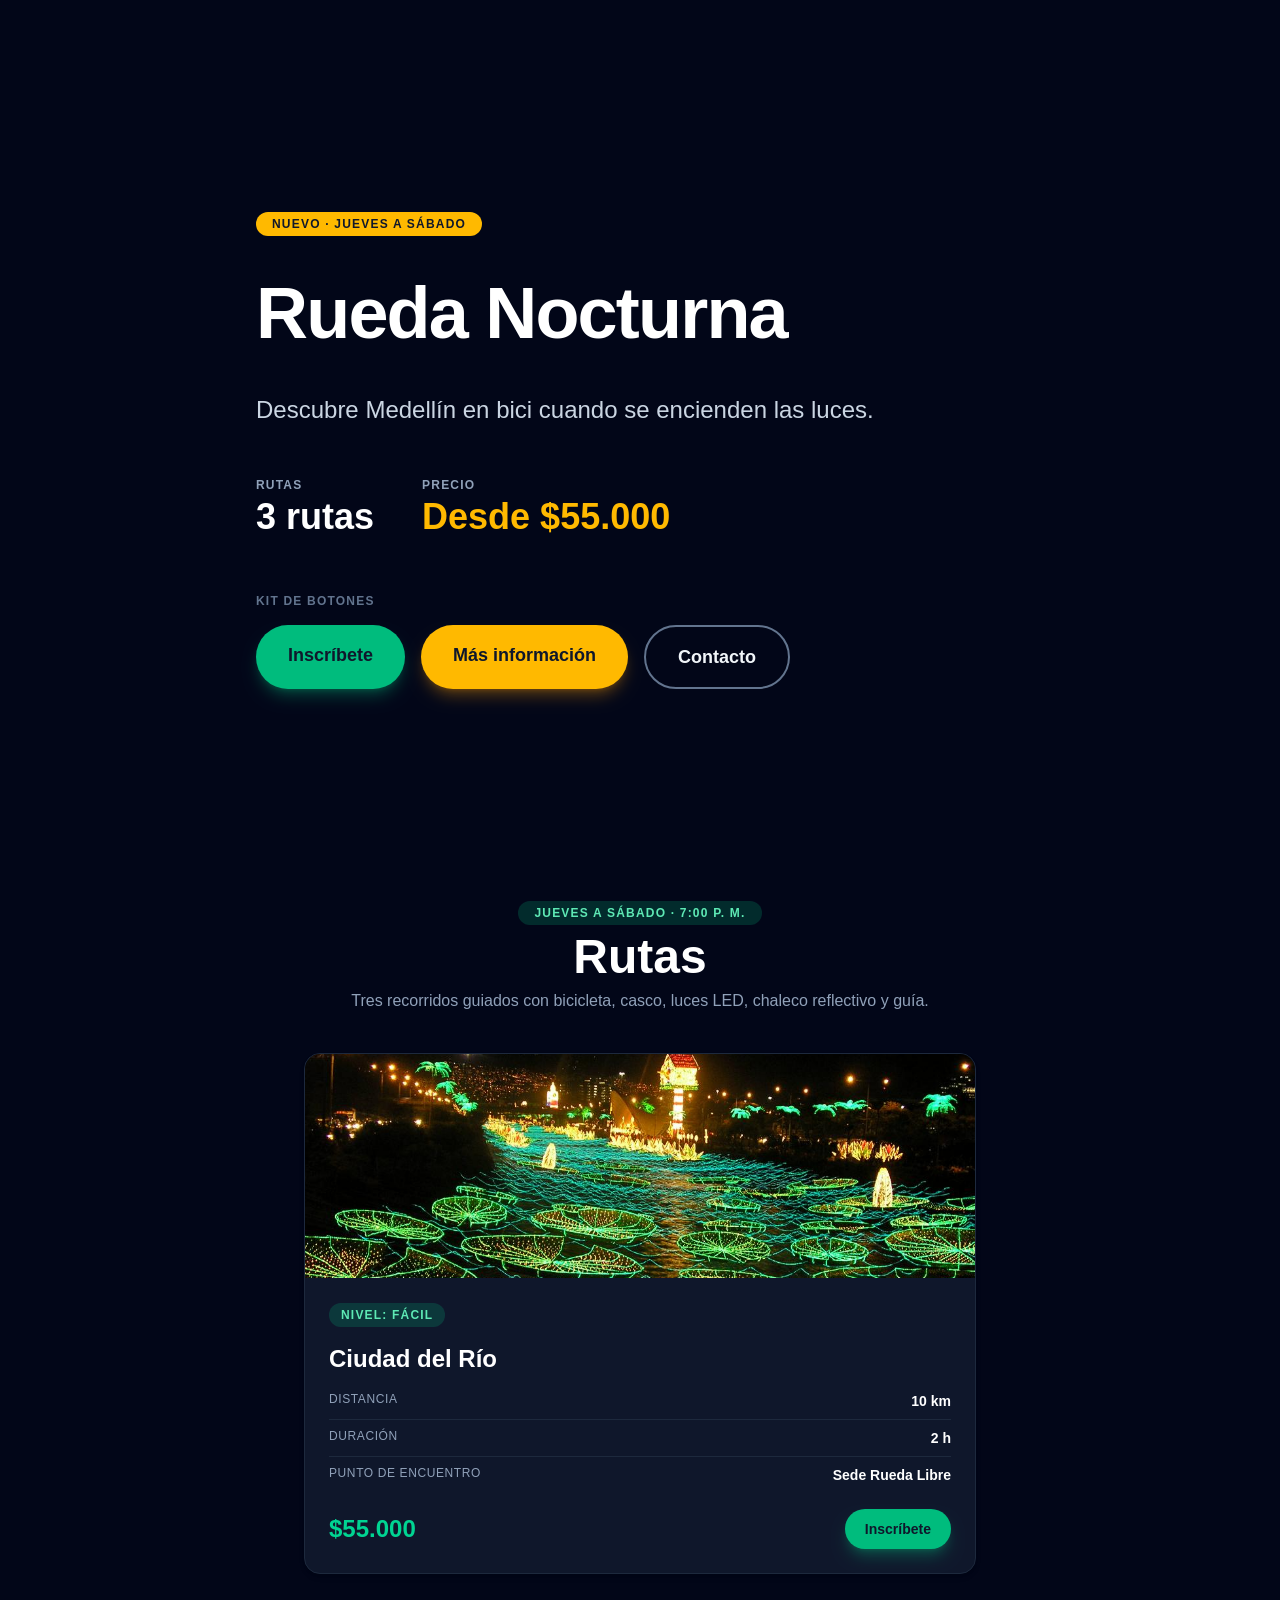
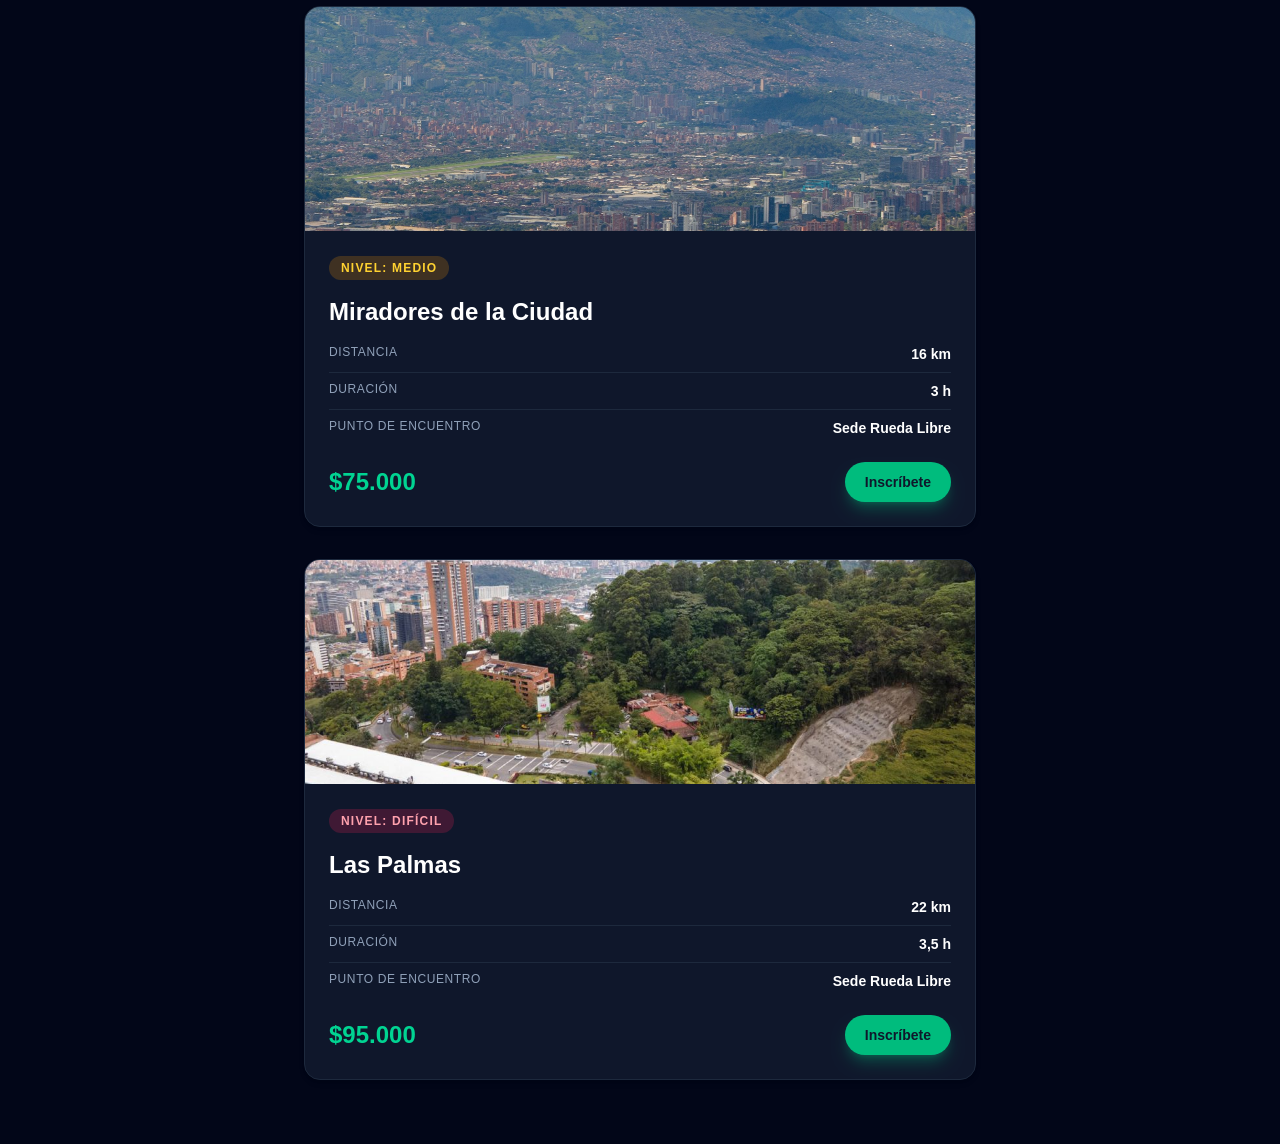
==== nocturna/index.html @ 1883d612 "feat: Agrega rutas en nocturna" ====
<!DOCTYPE html>
<html lang="es">
<head>
    <meta charset="UTF-8">
    <meta name="viewport" content="width=device-width, initial-scale=1.0">
    <meta name="description" content="Rueda Nocturna: descubre Medellín en bici cuando se encienden las luces. Nuevo, jueves a sábado.">
    <title>Rueda Nocturna | Rueda Libre</title>

    <!-- CSS generado por Tailwind CLI (NO el Play CDN) -->
    <link href="./src/output.css" rel="stylesheet">
</head>
<body class="bg-slate-950 text-slate-100 antialiased">

    <!-- ============ HERO (Reto 1 y 2) ============ -->
    <header class="min-h-screen flex items-center justify-center px-6 py-16">
        <section class="w-full max-w-3xl space-y-8">

            <span class="inline-block rounded-full bg-amber-400 text-slate-900 text-xs font-bold uppercase tracking-widest px-4 py-1">
                Nuevo · Jueves a sábado
            </span>

            <h1 class="text-5xl md:text-7xl font-extrabold leading-tight tracking-tight text-white">
                Rueda Nocturna
            </h1>

            <p class="text-lg md:text-2xl text-slate-300 leading-relaxed max-w-2xl">
                Descubre Medellín en bici cuando se encienden las luces.
            </p>

            <dl class="flex flex-wrap gap-8 md:gap-12 pt-4">
                <div class="space-y-1">
                    <dt class="text-xs uppercase tracking-widest text-slate-400 font-semibold">Rutas</dt>
                    <dd class="text-3xl md:text-4xl font-bold text-white">3 rutas</dd>
                </div>
                <div class="space-y-1">
                    <dt class="text-xs uppercase tracking-widest text-slate-400 font-semibold">Precio</dt>
                    <dd class="text-3xl md:text-4xl font-bold text-amber-400">Desde $55.000</dd>
                </div>
            </dl>

            <div class="pt-6 space-y-4">
                <p class="text-xs uppercase tracking-widest text-slate-500 font-semibold">Kit de botones</p>
                <div class="flex flex-wrap gap-4">
                    <a href="../paginas/reservas.html"
                       class="inline-block bg-emerald-500 hover:bg-emerald-400 focus:outline-none focus:ring-4 focus:ring-emerald-300/50 text-slate-900 text-lg font-bold px-8 py-4 rounded-full shadow-lg shadow-emerald-500/30 transition-colors duration-200">
                        Inscríbete
                    </a>
                    <a href="#info"
                       class="inline-block bg-amber-400 hover:bg-amber-300 focus:outline-none focus:ring-4 focus:ring-amber-300/50 text-slate-900 text-lg font-bold px-8 py-4 rounded-full shadow-lg shadow-amber-500/30 transition-colors duration-200">
                        Más información
                    </a>
                    <a href="#contacto"
                       class="inline-block border-2 border-slate-500 hover:border-white hover:bg-slate-800 focus:outline-none focus:ring-4 focus:ring-slate-400/50 text-slate-100 text-lg font-bold px-8 py-4 rounded-full transition-colors duration-200">
                        Contacto
                    </a>
                </div>
            </div>

        </section>
    </header>

    <!-- ============ SECCIÓN RUTAS (Reto 3) ============ -->
    <main id="rutas" class="px-6 pb-16 max-w-3xl mx-auto">

        <div class="text-center mb-10 space-y-2">
            <span class="inline-block rounded-full bg-emerald-500/20 text-emerald-300 text-xs font-bold uppercase tracking-widest px-4 py-1">
                Jueves a sábado · 7:00 p. m.
            </span>
            <h2 class="text-4xl md:text-5xl font-extrabold text-white">Rutas</h2>
            <p class="text-slate-400">Tres recorridos guiados con bicicleta, casco, luces LED, chaleco reflectivo y guía.</p>
        </div>

        <!-- Aquí van las 3 cards, una debajo de otra -->
        <div class="space-y-8">

            <!-- ===== CARD 1: Luces del Centro ===== -->
            <article class="group max-w-2xl mx-auto w-full bg-slate-900 border border-slate-800 rounded-2xl overflow-hidden shadow-md hover:shadow-2xl hover:border-emerald-500/50 transition-all duration-300">

                <img src="../img/ciudad_rio.jpg"
                     alt="Decoración navidad sobre el río Medellín"
                     class="w-full h-56 object-cover">

                <div class="p-6 space-y-4">

                    <span class="inline-block rounded-full bg-emerald-500/20 text-emerald-300 text-xs font-bold uppercase tracking-widest px-3 py-1">
                        Nivel: Fácil
                    </span>

                    <h3 class="text-2xl font-bold text-white">Ciudad del Río</h3>

                    <dl class="space-y-2 text-sm">
                        <div class="flex justify-between border-b border-slate-800 pb-2">
                            <dt class="text-slate-400 uppercase tracking-wider text-xs">Distancia</dt>
                            <dd class="text-white font-semibold">10 km</dd>
                        </div>
                        <div class="flex justify-between border-b border-slate-800 pb-2">
                            <dt class="text-slate-400 uppercase tracking-wider text-xs">Duración</dt>
                            <dd class="text-white font-semibold">2 h</dd>
                        </div>
                        <div class="flex justify-between">
                            <dt class="text-slate-400 uppercase tracking-wider text-xs">Punto de encuentro</dt>
                            <dd class="text-white font-semibold">Sede Rueda Libre</dd>
                        </div>
                    </dl>

                    <div class="flex items-center justify-between pt-2">
                        <p class="text-2xl font-extrabold text-emerald-400">$55.000</p>
                        <a href="../paginas/reservas.html"
                           class="inline-block bg-emerald-500 hover:bg-emerald-400 focus:outline-none focus:ring-4 focus:ring-emerald-300/50 text-slate-900 text-sm font-bold px-5 py-2.5 rounded-full shadow-lg shadow-emerald-500/30 transition-colors duration-200">
                            Inscríbete
                        </a>
                    </div>

                </div>
            </article>

            <!-- ===== CARD 2: Miradores de la Ciudad ===== -->
            <article class="group max-w-2xl mx-auto w-full bg-slate-900 border border-slate-800 rounded-2xl overflow-hidden shadow-md hover:shadow-2xl hover:border-amber-500/50 transition-all duration-300">

                <img src="../img/mirador.jpg"
                     alt="Un mirador de Medellín"
                     class="w-full h-56 object-cover">

                <div class="p-6 space-y-4">

                    <span class="inline-block rounded-full bg-amber-500/20 text-amber-300 text-xs font-bold uppercase tracking-widest px-3 py-1">
                        Nivel: Medio
                    </span>

                    <h3 class="text-2xl font-bold text-white">Miradores de la Ciudad</h3>

                    <dl class="space-y-2 text-sm">
                        <div class="flex justify-between border-b border-slate-800 pb-2">
                            <dt class="text-slate-400 uppercase tracking-wider text-xs">Distancia</dt>
                            <dd class="text-white font-semibold">16 km</dd>
                        </div>
                        <div class="flex justify-between border-b border-slate-800 pb-2">
                            <dt class="text-slate-400 uppercase tracking-wider text-xs">Duración</dt>
                            <dd class="text-white font-semibold">3 h</dd>
                        </div>
                        <div class="flex justify-between">
                            <dt class="text-slate-400 uppercase tracking-wider text-xs">Punto de encuentro</dt>
                            <dd class="text-white font-semibold">Sede Rueda Libre</dd>
                        </div>
                    </dl>

                    <div class="flex items-center justify-between pt-2">
                        <p class="text-2xl font-extrabold text-emerald-400">$75.000</p>
                        <a href="../paginas/reservas.html"
                           class="inline-block bg-emerald-500 hover:bg-emerald-400 focus:outline-none focus:ring-4 focus:ring-emerald-300/50 text-slate-900 text-sm font-bold px-5 py-2.5 rounded-full shadow-lg shadow-emerald-500/30 transition-colors duration-200">
                            Inscríbete
                        </a>
                    </div>

                </div>
            </article>

            <!-- ===== CARD 3: Luna en Las Palmas ===== -->
            <article class="group max-w-2xl mx-auto w-full bg-slate-900 border border-slate-800 rounded-2xl overflow-hidden shadow-md hover:shadow-2xl hover:border-rose-500/50 transition-all duration-300">

                <img src="../img/palmas.jpg"
                     alt="Las Palmas Medellín"
                     class="w-full h-56 object-cover">

                <div class="p-6 space-y-4">

                    <span class="inline-block rounded-full bg-rose-500/20 text-rose-300 text-xs font-bold uppercase tracking-widest px-3 py-1">
                        Nivel: Difícil
                    </span>

                    <h3 class="text-2xl font-bold text-white">Las Palmas</h3>

                    <dl class="space-y-2 text-sm">
                        <div class="flex justify-between border-b border-slate-800 pb-2">
                            <dt class="text-slate-400 uppercase tracking-wider text-xs">Distancia</dt>
                            <dd class="text-white font-semibold">22 km</dd>
                        </div>
                        <div class="flex justify-between border-b border-slate-800 pb-2">
                            <dt class="text-slate-400 uppercase tracking-wider text-xs">Duración</dt>
                            <dd class="text-white font-semibold">3,5 h</dd>
                        </div>
                        <div class="flex justify-between">
                            <dt class="text-slate-400 uppercase tracking-wider text-xs">Punto de encuentro</dt>
                            <dd class="text-white font-semibold">Sede Rueda Libre</dd>
                        </div>
                    </dl>

                    <div class="flex items-center justify-between pt-2">
                        <p class="text-2xl font-extrabold text-emerald-400">$95.000</p>
                        <a href="../paginas/reservas.html"
                           class="inline-block bg-emerald-500 hover:bg-emerald-400 focus:outline-none focus:ring-4 focus:ring-emerald-300/50 text-slate-900 text-sm font-bold px-5 py-2.5 rounded-full shadow-lg shadow-emerald-500/30 transition-colors duration-200">
                            Inscríbete
                        </a>
                    </div>

                </div>
            </article>

        </div>

    </main>

</body>
</html>
---- nocturna/src/output.css ----
/*! tailwindcss v4.3.5 | MIT License | https://tailwindcss.com */
@layer properties;
@layer theme, base, components, utilities;
@layer theme {
  :root, :host {
    --font-sans: -apple-system, BlinkMacSystemFont, "Segoe UI", Roboto, "Helvetica Neue",
      "Noto Sans", Arial, sans-serif, "Apple Color Emoji", "Segoe UI Emoji",
      "Segoe UI Symbol", "Noto Color Emoji";
    --font-mono: ui-monospace, SFMono-Regular, Menlo, Monaco, Consolas, "Liberation Mono",
      "Courier New", monospace;
    --color-amber-300: oklch(87.9% 0.169 91.605);
    --color-amber-400: oklch(82.8% 0.189 84.429);
    --color-amber-500: oklch(76.9% 0.188 70.08);
    --color-emerald-300: oklch(84.5% 0.143 164.978);
    --color-emerald-400: oklch(76.5% 0.177 163.223);
    --color-emerald-500: oklch(69.6% 0.17 162.48);
    --color-rose-300: oklch(81% 0.117 11.638);
    --color-rose-500: oklch(64.5% 0.246 16.439);
    --color-slate-100: oklch(96.8% 0.007 247.896);
    --color-slate-300: oklch(86.9% 0.022 252.894);
    --color-slate-400: oklch(70.4% 0.04 256.788);
    --color-slate-500: oklch(55.4% 0.046 257.417);
    --color-slate-800: oklch(27.9% 0.041 260.031);
    --color-slate-900: oklch(20.8% 0.042 265.755);
    --color-slate-950: oklch(12.9% 0.042 264.695);
    --color-white: #fff;
    --spacing: 0.25rem;
    --container-2xl: 42rem;
    --container-3xl: 48rem;
    --text-xs: 0.75rem;
    --text-xs--line-height: calc(1 / 0.75);
    --text-sm: 0.875rem;
    --text-sm--line-height: calc(1.25 / 0.875);
    --text-lg: 1.125rem;
    --text-lg--line-height: calc(1.75 / 1.125);
    --text-2xl: 1.5rem;
    --text-2xl--line-height: calc(2 / 1.5);
    --text-3xl: 1.875rem;
    --text-3xl--line-height: calc(2.25 / 1.875);
    --text-4xl: 2.25rem;
    --text-4xl--line-height: calc(2.5 / 2.25);
    --text-5xl: 3rem;
    --text-5xl--line-height: 1;
    --text-7xl: 4.5rem;
    --text-7xl--line-height: 1;
    --font-weight-semibold: 600;
    --font-weight-bold: 700;
    --font-weight-extrabold: 800;
    --tracking-tight: -0.025em;
    --tracking-wider: 0.05em;
    --tracking-widest: 0.1em;
    --leading-tight: 1.25;
    --leading-relaxed: 1.625;
    --radius-2xl: 1rem;
    --default-transition-duration: 150ms;
    --default-transition-timing-function: cubic-bezier(0.4, 0, 0.2, 1);
    --default-font-family: var(--font-sans);
    --default-mono-font-family: var(--font-mono);
  }
}
@layer base {
  *, ::after, ::before, ::backdrop, ::file-selector-button {
    box-sizing: border-box;
    margin: 0;
    padding: 0;
    border: 0 solid;
  }
  html, :host {
    line-height: 1.5;
    -webkit-text-size-adjust: 100%;
    tab-size: 4;
    font-family: var(--default-font-family, -apple-system, BlinkMacSystemFont, "Segoe UI", Roboto, "Helvetica Neue", "Noto Sans", Arial, sans-serif, "Apple Color Emoji", "Segoe UI Emoji", "Segoe UI Symbol", "Noto Color Emoji");
    font-feature-settings: var(--default-font-feature-settings, normal);
    font-variation-settings: var(--default-font-variation-settings, normal);
    -webkit-tap-highlight-color: transparent;
  }
  hr {
    height: 0;
    color: inherit;
    border-top-width: 1px;
  }
  abbr:where([title]) {
    -webkit-text-decoration: underline dotted;
    text-decoration: underline dotted;
  }
  h1, h2, h3, h4, h5, h6 {
    font-size: inherit;
    font-weight: inherit;
  }
  a {
    color: inherit;
    -webkit-text-decoration: inherit;
    text-decoration: inherit;
  }
  b, strong {
    font-weight: bolder;
  }
  code, kbd, samp, pre {
    font-family: var(--default-mono-font-family, ui-monospace, SFMono-Regular, Menlo, Monaco, Consolas, "Liberation Mono", "Courier New", monospace);
    font-feature-settings: var(--default-mono-font-feature-settings, normal);
    font-variation-settings: var(--default-mono-font-variation-settings, normal);
    font-size: 1em;
  }
  small {
    font-size: 80%;
  }
  sub, sup {
    font-size: 75%;
    line-height: 0;
    position: relative;
    vertical-align: baseline;
  }
  sub {
    bottom: -0.25em;
  }
  sup {
    top: -0.5em;
  }
  table {
    text-indent: 0;
    border-color: inherit;
    border-collapse: collapse;
  }
  :-moz-focusring:where(:not(iframe)) {
    outline: auto;
  }
  progress {
    vertical-align: baseline;
  }
  summary {
    display: list-item;
  }
  ol, ul, menu {
    list-style: none;
  }
  img, svg, video, canvas, audio, iframe, embed, object {
    display: block;
    vertical-align: middle;
  }
  img, video {
    max-width: 100%;
    height: auto;
  }
  button, input, select, optgroup, textarea, ::file-selector-button {
    font: inherit;
    font-feature-settings: inherit;
    font-variation-settings: inherit;
    letter-spacing: inherit;
    color: inherit;
    border-radius: 0;
    background-color: transparent;
    opacity: 1;
  }
  :where(select:is([multiple], [size])) optgroup {
    font-weight: bolder;
  }
  :where(select:is([multiple], [size])) optgroup option {
    padding-inline-start: 20px;
  }
  ::file-selector-button {
    margin-inline-end: 4px;
  }
  ::placeholder {
    opacity: 1;
  }
  @supports (not (-webkit-appearance: -apple-pay-button))  or (contain-intrinsic-size: 1px) {
    ::placeholder {
      color: currentcolor;
      @supports (color: color-mix(in lab, red, red)) {
        color: color-mix(in oklab, currentcolor 50%, transparent);
      }
    }
  }
  textarea {
    resize: vertical;
  }
  ::-webkit-search-decoration {
    -webkit-appearance: none;
  }
  ::-webkit-date-and-time-value {
    min-height: 1lh;
    text-align: inherit;
  }
  ::-webkit-datetime-edit {
    display: inline-flex;
  }
  ::-webkit-datetime-edit-fields-wrapper {
    padding: 0;
  }
  ::-webkit-datetime-edit, ::-webkit-datetime-edit-year-field, ::-webkit-datetime-edit-month-field, ::-webkit-datetime-edit-day-field, ::-webkit-datetime-edit-hour-field, ::-webkit-datetime-edit-minute-field, ::-webkit-datetime-edit-second-field, ::-webkit-datetime-edit-millisecond-field, ::-webkit-datetime-edit-meridiem-field {
    padding-block: 0;
  }
  ::-webkit-calendar-picker-indicator {
    line-height: 1;
  }
  :-moz-ui-invalid {
    box-shadow: none;
  }
  button, input:where([type="button"], [type="reset"], [type="submit"]), ::file-selector-button {
    appearance: button;
  }
  ::-webkit-inner-spin-button, ::-webkit-outer-spin-button {
    height: auto;
  }
  [hidden]:where(:not([hidden="until-found"])) {
    display: none !important;
  }
}
@layer utilities {
  .mx-auto {
    margin-inline: auto;
  }
  .mb-10 {
    margin-bottom: calc(var(--spacing) * 10);
  }
  .flex {
    display: flex;
  }
  .inline-block {
    display: inline-block;
  }
  .h-56 {
    height: calc(var(--spacing) * 56);
  }
  .min-h-screen {
    min-height: 100vh;
  }
  .w-full {
    width: 100%;
  }
  .max-w-2xl {
    max-width: var(--container-2xl);
  }
  .max-w-3xl {
    max-width: var(--container-3xl);
  }
  .flex-wrap {
    flex-wrap: wrap;
  }
  .items-center {
    align-items: center;
  }
  .justify-between {
    justify-content: space-between;
  }
  .justify-center {
    justify-content: center;
  }
  .gap-4 {
    gap: calc(var(--spacing) * 4);
  }
  .gap-8 {
    gap: calc(var(--spacing) * 8);
  }
  :where(.space-y-1 > :not(:last-child)) {
    --tw-space-y-reverse: 0;
    margin-block-start: calc(var(--spacing) * var(--tw-space-y-reverse));
    margin-block-end: calc(var(--spacing) * calc(1 - var(--tw-space-y-reverse)));
  }
  :where(.space-y-2 > :not(:last-child)) {
    --tw-space-y-reverse: 0;
    margin-block-start: calc(calc(var(--spacing) * 2) * var(--tw-space-y-reverse));
    margin-block-end: calc(calc(var(--spacing) * 2) * calc(1 - var(--tw-space-y-reverse)));
  }
  :where(.space-y-4 > :not(:last-child)) {
    --tw-space-y-reverse: 0;
    margin-block-start: calc(calc(var(--spacing) * 4) * var(--tw-space-y-reverse));
    margin-block-end: calc(calc(var(--spacing) * 4) * calc(1 - var(--tw-space-y-reverse)));
  }
  :where(.space-y-8 > :not(:last-child)) {
    --tw-space-y-reverse: 0;
    margin-block-start: calc(calc(var(--spacing) * 8) * var(--tw-space-y-reverse));
    margin-block-end: calc(calc(var(--spacing) * 8) * calc(1 - var(--tw-space-y-reverse)));
  }
  .overflow-hidden {
    overflow: hidden;
  }
  .rounded-2xl {
    border-radius: var(--radius-2xl);
  }
  .rounded-full {
    border-radius: calc(infinity * 1px);
  }
  .border {
    border-style: var(--tw-border-style);
    border-width: 1px;
  }
  .border-2 {
    border-style: var(--tw-border-style);
    border-width: 2px;
  }
  .border-b {
    border-bottom-style: var(--tw-border-style);
    border-bottom-width: 1px;
  }
  .border-slate-500 {
    border-color: var(--color-slate-500);
  }
  .border-slate-800 {
    border-color: var(--color-slate-800);
  }
  .bg-amber-400 {
    background-color: var(--color-amber-400);
  }
  .bg-amber-500\/20 {
    background-color: color-mix(in srgb, oklch(76.9% 0.188 70.08) 20%, transparent);
    @supports (color: color-mix(in lab, red, red)) {
      background-color: color-mix(in oklab, var(--color-amber-500) 20%, transparent);
    }
  }
  .bg-emerald-500 {
    background-color: var(--color-emerald-500);
  }
  .bg-emerald-500\/20 {
    background-color: color-mix(in srgb, oklch(69.6% 0.17 162.48) 20%, transparent);
    @supports (color: color-mix(in lab, red, red)) {
      background-color: color-mix(in oklab, var(--color-emerald-500) 20%, transparent);
    }
  }
  .bg-rose-500\/20 {
    background-color: color-mix(in srgb, oklch(64.5% 0.246 16.439) 20%, transparent);
    @supports (color: color-mix(in lab, red, red)) {
      background-color: color-mix(in oklab, var(--color-rose-500) 20%, transparent);
    }
  }
  .bg-slate-900 {
    background-color: var(--color-slate-900);
  }
  .bg-slate-950 {
    background-color: var(--color-slate-950);
  }
  .object-cover {
    object-fit: cover;
  }
  .p-6 {
    padding: calc(var(--spacing) * 6);
  }
  .px-3 {
    padding-inline: calc(var(--spacing) * 3);
  }
  .px-4 {
    padding-inline: calc(var(--spacing) * 4);
  }
  .px-5 {
    padding-inline: calc(var(--spacing) * 5);
  }
  .px-6 {
    padding-inline: calc(var(--spacing) * 6);
  }
  .px-8 {
    padding-inline: calc(var(--spacing) * 8);
  }
  .py-1 {
    padding-block: var(--spacing);
  }
  .py-2\.5 {
    padding-block: calc(var(--spacing) * 2.5);
  }
  .py-4 {
    padding-block: calc(var(--spacing) * 4);
  }
  .py-16 {
    padding-block: calc(var(--spacing) * 16);
  }
  .pt-2 {
    padding-top: calc(var(--spacing) * 2);
  }
  .pt-4 {
    padding-top: calc(var(--spacing) * 4);
  }
  .pt-6 {
    padding-top: calc(var(--spacing) * 6);
  }
  .pb-2 {
    padding-bottom: calc(var(--spacing) * 2);
  }
  .pb-16 {
    padding-bottom: calc(var(--spacing) * 16);
  }
  .text-center {
    text-align: center;
  }
  .text-2xl {
    font-size: var(--text-2xl);
    line-height: var(--tw-leading, var(--text-2xl--line-height));
  }
  .text-3xl {
    font-size: var(--text-3xl);
    line-height: var(--tw-leading, var(--text-3xl--line-height));
  }
  .text-4xl {
    font-size: var(--text-4xl);
    line-height: var(--tw-leading, var(--text-4xl--line-height));
  }
  .text-5xl {
    font-size: var(--text-5xl);
    line-height: var(--tw-leading, var(--text-5xl--line-height));
  }
  .text-lg {
    font-size: var(--text-lg);
    line-height: var(--tw-leading, var(--text-lg--line-height));
  }
  .text-sm {
    font-size: var(--text-sm);
    line-height: var(--tw-leading, var(--text-sm--line-height));
  }
  .text-xs {
    font-size: var(--text-xs);
    line-height: var(--tw-leading, var(--text-xs--line-height));
  }
  .leading-relaxed {
    --tw-leading: var(--leading-relaxed);
    line-height: var(--leading-relaxed);
  }
  .leading-tight {
    --tw-leading: var(--leading-tight);
    line-height: var(--leading-tight);
  }
  .font-bold {
    --tw-font-weight: var(--font-weight-bold);
    font-weight: var(--font-weight-bold);
  }
  .font-extrabold {
    --tw-font-weight: var(--font-weight-extrabold);
    font-weight: var(--font-weight-extrabold);
  }
  .font-semibold {
    --tw-font-weight: var(--font-weight-semibold);
    font-weight: var(--font-weight-semibold);
  }
  .tracking-tight {
    --tw-tracking: var(--tracking-tight);
    letter-spacing: var(--tracking-tight);
  }
  .tracking-wider {
    --tw-tracking: var(--tracking-wider);
    letter-spacing: var(--tracking-wider);
  }
  .tracking-widest {
    --tw-tracking: var(--tracking-widest);
    letter-spacing: var(--tracking-widest);
  }
  .text-amber-300 {
    color: var(--color-amber-300);
  }
  .text-amber-400 {
    color: var(--color-amber-400);
  }
  .text-emerald-300 {
    color: var(--color-emerald-300);
  }
  .text-emerald-400 {
    color: var(--color-emerald-400);
  }
  .text-rose-300 {
    color: var(--color-rose-300);
  }
  .text-slate-100 {
    color: var(--color-slate-100);
  }
  .text-slate-300 {
    color: var(--color-slate-300);
  }
  .text-slate-400 {
    color: var(--color-slate-400);
  }
  .text-slate-500 {
    color: var(--color-slate-500);
  }
  .text-slate-900 {
    color: var(--color-slate-900);
  }
  .text-white {
    color: var(--color-white);
  }
  .uppercase {
    text-transform: uppercase;
  }
  .antialiased {
    -webkit-font-smoothing: antialiased;
    -moz-osx-font-smoothing: grayscale;
  }
  .shadow-lg {
    --tw-shadow: 0 10px 15px -3px var(--tw-shadow-color, rgb(0 0 0 / 0.1)), 0 4px 6px -4px var(--tw-shadow-color, rgb(0 0 0 / 0.1));
    box-shadow: var(--tw-inset-shadow), var(--tw-inset-ring-shadow), var(--tw-ring-offset-shadow), var(--tw-ring-shadow), var(--tw-shadow);
  }
  .shadow-md {
    --tw-shadow: 0 4px 6px -1px var(--tw-shadow-color, rgb(0 0 0 / 0.1)), 0 2px 4px -2px var(--tw-shadow-color, rgb(0 0 0 / 0.1));
    box-shadow: var(--tw-inset-shadow), var(--tw-inset-ring-shadow), var(--tw-ring-offset-shadow), var(--tw-ring-shadow), var(--tw-shadow);
  }
  .shadow-amber-500\/30 {
    --tw-shadow-color: color-mix(in srgb, oklch(76.9% 0.188 70.08) 30%, transparent);
    @supports (color: color-mix(in lab, red, red)) {
      --tw-shadow-color: color-mix(in oklab, color-mix(in oklab, var(--color-amber-500) 30%, transparent) var(--tw-shadow-alpha), transparent);
    }
  }
  .shadow-emerald-500\/30 {
    --tw-shadow-color: color-mix(in srgb, oklch(69.6% 0.17 162.48) 30%, transparent);
    @supports (color: color-mix(in lab, red, red)) {
      --tw-shadow-color: color-mix(in oklab, color-mix(in oklab, var(--color-emerald-500) 30%, transparent) var(--tw-shadow-alpha), transparent);
    }
  }
  .transition-all {
    transition-property: all;
    transition-timing-function: var(--tw-ease, var(--default-transition-timing-function));
    transition-duration: var(--tw-duration, var(--default-transition-duration));
  }
  .transition-colors {
    transition-property: color, background-color, border-color, outline-color, text-decoration-color, fill, stroke, --tw-gradient-from, --tw-gradient-via, --tw-gradient-to;
    transition-timing-function: var(--tw-ease, var(--default-transition-timing-function));
    transition-duration: var(--tw-duration, var(--default-transition-duration));
  }
  .duration-200 {
    --tw-duration: 200ms;
    transition-duration: 200ms;
  }
  .duration-300 {
    --tw-duration: 300ms;
    transition-duration: 300ms;
  }
  @media (hover: hover) {
    .hover\:border-amber-500\/50:hover {
      border-color: color-mix(in srgb, oklch(76.9% 0.188 70.08) 50%, transparent);
    }
    @supports (color: color-mix(in lab, red, red)) {
      .hover\:border-amber-500\/50:hover {
        border-color: color-mix(in oklab, var(--color-amber-500) 50%, transparent);
      }
    }
    .hover\:border-emerald-500\/50:hover {
      border-color: color-mix(in srgb, oklch(69.6% 0.17 162.48) 50%, transparent);
    }
    @supports (color: color-mix(in lab, red, red)) {
      .hover\:border-emerald-500\/50:hover {
        border-color: color-mix(in oklab, var(--color-emerald-500) 50%, transparent);
      }
    }
    .hover\:border-rose-500\/50:hover {
      border-color: color-mix(in srgb, oklch(64.5% 0.246 16.439) 50%, transparent);
    }
    @supports (color: color-mix(in lab, red, red)) {
      .hover\:border-rose-500\/50:hover {
        border-color: color-mix(in oklab, var(--color-rose-500) 50%, transparent);
      }
    }
    .hover\:border-white:hover {
      border-color: var(--color-white);
    }
    .hover\:bg-amber-300:hover {
      background-color: var(--color-amber-300);
    }
    .hover\:bg-emerald-400:hover {
      background-color: var(--color-emerald-400);
    }
    .hover\:bg-slate-800:hover {
      background-color: var(--color-slate-800);
    }
    .hover\:shadow-2xl:hover {
      --tw-shadow: 0 25px 50px -12px var(--tw-shadow-color, rgb(0 0 0 / 0.25));
      box-shadow: var(--tw-inset-shadow), var(--tw-inset-ring-shadow), var(--tw-ring-offset-shadow), var(--tw-ring-shadow), var(--tw-shadow);
    }
  }
  .focus\:ring-4:focus {
    --tw-ring-shadow: var(--tw-ring-inset, ) 0 0 0 calc(4px + var(--tw-ring-offset-width)) var(--tw-ring-color, currentcolor);
    box-shadow: var(--tw-inset-shadow), var(--tw-inset-ring-shadow), var(--tw-ring-offset-shadow), var(--tw-ring-shadow), var(--tw-shadow);
  }
  .focus\:ring-amber-300\/50:focus {
    --tw-ring-color: color-mix(in srgb, oklch(87.9% 0.169 91.605) 50%, transparent);
    @supports (color: color-mix(in lab, red, red)) {
      --tw-ring-color: color-mix(in oklab, var(--color-amber-300) 50%, transparent);
    }
  }
  .focus\:ring-emerald-300\/50:focus {
    --tw-ring-color: color-mix(in srgb, oklch(84.5% 0.143 164.978) 50%, transparent);
    @supports (color: color-mix(in lab, red, red)) {
      --tw-ring-color: color-mix(in oklab, var(--color-emerald-300) 50%, transparent);
    }
  }
  .focus\:ring-slate-400\/50:focus {
    --tw-ring-color: color-mix(in srgb, oklch(70.4% 0.04 256.788) 50%, transparent);
    @supports (color: color-mix(in lab, red, red)) {
      --tw-ring-color: color-mix(in oklab, var(--color-slate-400) 50%, transparent);
    }
  }
  .focus\:outline-none:focus {
    --tw-outline-style: none;
    outline-style: none;
  }
  @media (width >= 48rem) {
    .md\:gap-12 {
      gap: calc(var(--spacing) * 12);
    }
    .md\:text-2xl {
      font-size: var(--text-2xl);
      line-height: var(--tw-leading, var(--text-2xl--line-height));
    }
    .md\:text-4xl {
      font-size: var(--text-4xl);
      line-height: var(--tw-leading, var(--text-4xl--line-height));
    }
    .md\:text-5xl {
      font-size: var(--text-5xl);
      line-height: var(--tw-leading, var(--text-5xl--line-height));
    }
    .md\:text-7xl {
      font-size: var(--text-7xl);
      line-height: var(--tw-leading, var(--text-7xl--line-height));
    }
  }
}
@property --tw-space-y-reverse {
  syntax: "*";
  inherits: false;
  initial-value: 0;
}
@property --tw-border-style {
  syntax: "*";
  inherits: false;
  initial-value: solid;
}
@property --tw-leading {
  syntax: "*";
  inherits: false;
}
@property --tw-font-weight {
  syntax: "*";
  inherits: false;
}
@property --tw-tracking {
  syntax: "*";
  inherits: false;
}
@property --tw-shadow {
  syntax: "*";
  inherits: false;
  initial-value: 0 0 #0000;
}
@property --tw-shadow-color {
  syntax: "*";
  inherits: false;
}
@property --tw-shadow-alpha {
  syntax: "<percentage>";
  inherits: false;
  initial-value: 100%;
}
@property --tw-inset-shadow {
  syntax: "*";
  inherits: false;
  initial-value: 0 0 #0000;
}
@property --tw-inset-shadow-color {
  syntax: "*";
  inherits: false;
}
@property --tw-inset-shadow-alpha {
  syntax: "<percentage>";
  inherits: false;
  initial-value: 100%;
}
@property --tw-ring-color {
  syntax: "*";
  inherits: false;
}
@property --tw-ring-shadow {
  syntax: "*";
  inherits: false;
  initial-value: 0 0 #0000;
}
@property --tw-inset-ring-color {
  syntax: "*";
  inherits: false;
}
@property --tw-inset-ring-shadow {
  syntax: "*";
  inherits: false;
  initial-value: 0 0 #0000;
}
@property --tw-ring-inset {
  syntax: "*";
  inherits: false;
}
@property --tw-ring-offset-width {
  syntax: "<length>";
  inherits: false;
  initial-value: 0px;
}
@property --tw-ring-offset-color {
  syntax: "*";
  inherits: false;
  initial-value: #fff;
}
@property --tw-ring-offset-shadow {
  syntax: "*";
  inherits: false;
  initial-value: 0 0 #0000;
}
@property --tw-duration {
  syntax: "*";
  inherits: false;
}
@layer properties {
  @supports ((-webkit-hyphens: none) and (not (margin-trim: block))) or ((-moz-orient: inline) and (not (color:rgb(from red r g b)))) {
    *, ::before, ::after, ::backdrop {
      --tw-space-y-reverse: 0;
      --tw-border-style: solid;
      --tw-leading: initial;
      --tw-font-weight: initial;
      --tw-tracking: initial;
      --tw-shadow: 0 0 #0000;
      --tw-shadow-color: initial;
      --tw-shadow-alpha: 100%;
      --tw-inset-shadow: 0 0 #0000;
      --tw-inset-shadow-color: initial;
      --tw-inset-shadow-alpha: 100%;
      --tw-ring-color: initial;
      --tw-ring-shadow: 0 0 #0000;
      --tw-inset-ring-color: initial;
      --tw-inset-ring-shadow: 0 0 #0000;
      --tw-ring-inset: initial;
      --tw-ring-offset-width: 0px;
      --tw-ring-offset-color: #fff;
      --tw-ring-offset-shadow: 0 0 #0000;
      --tw-duration: initial;
    }
  }
}
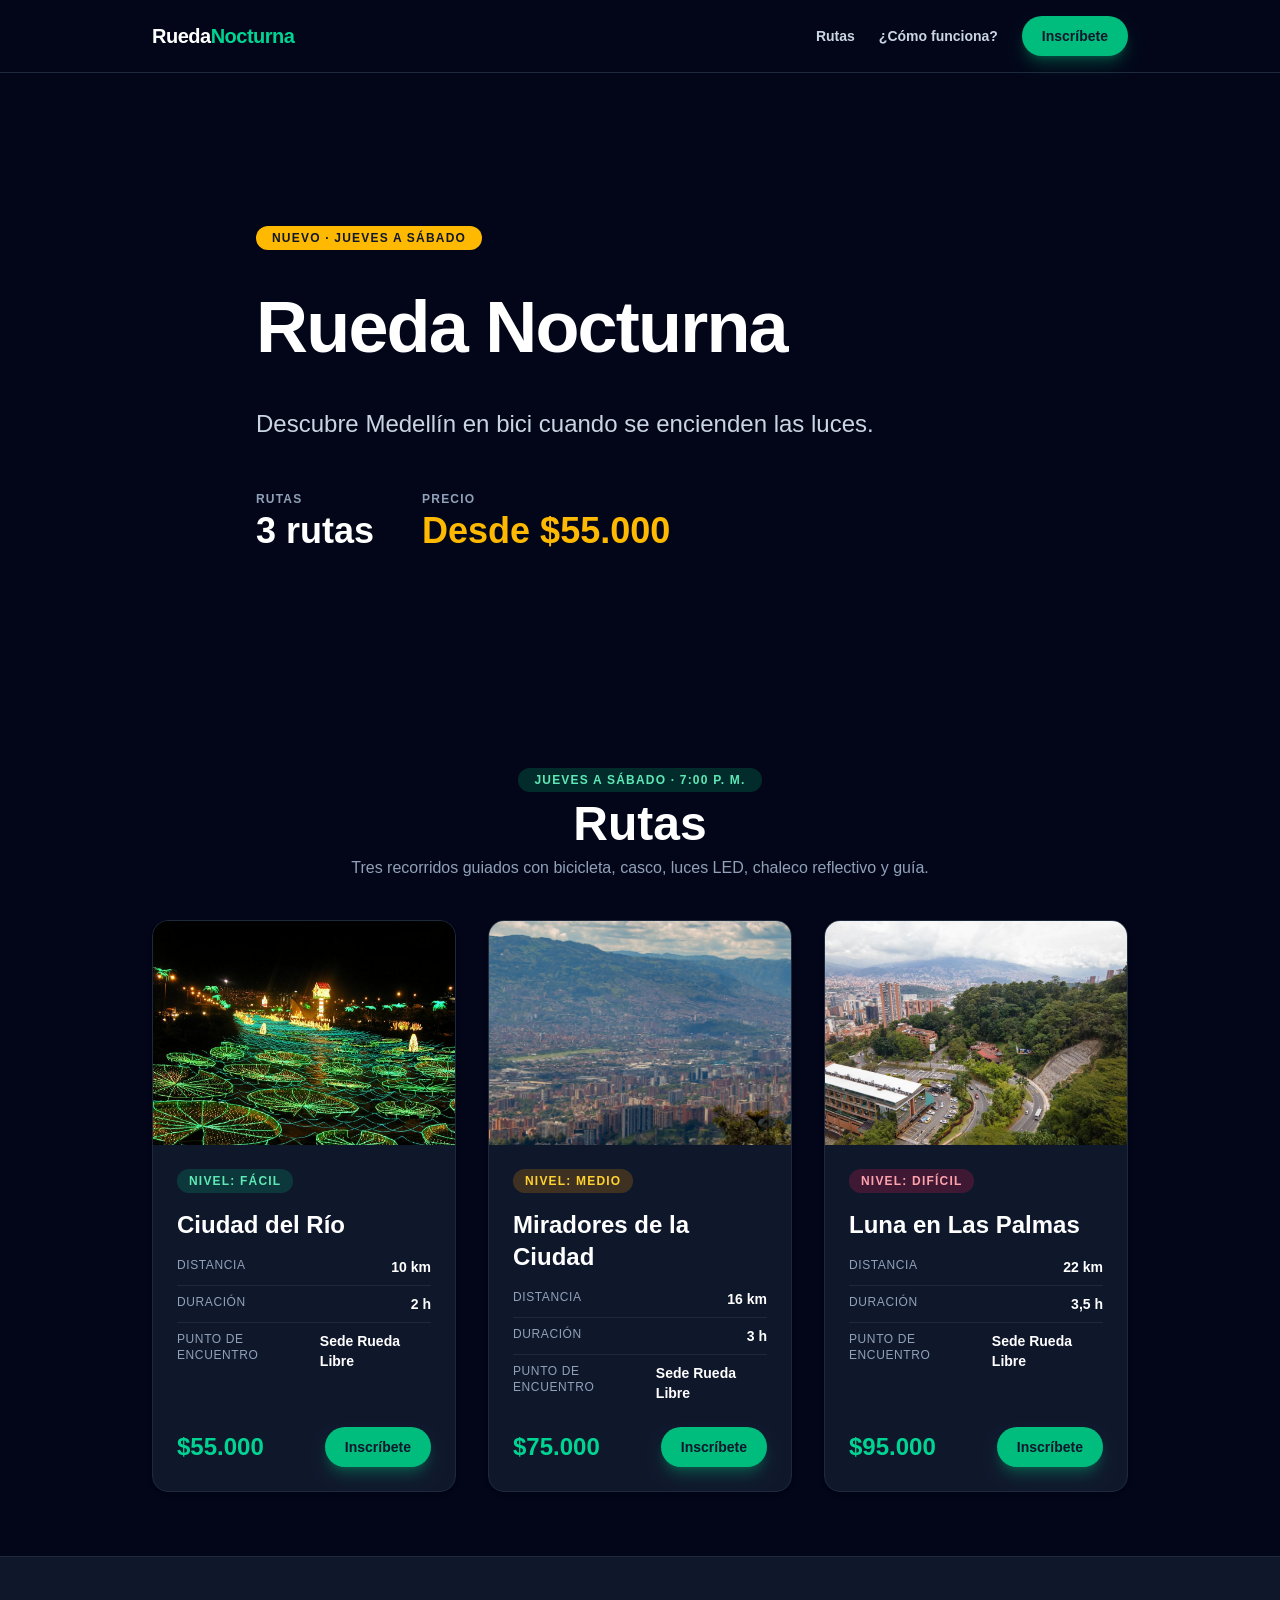
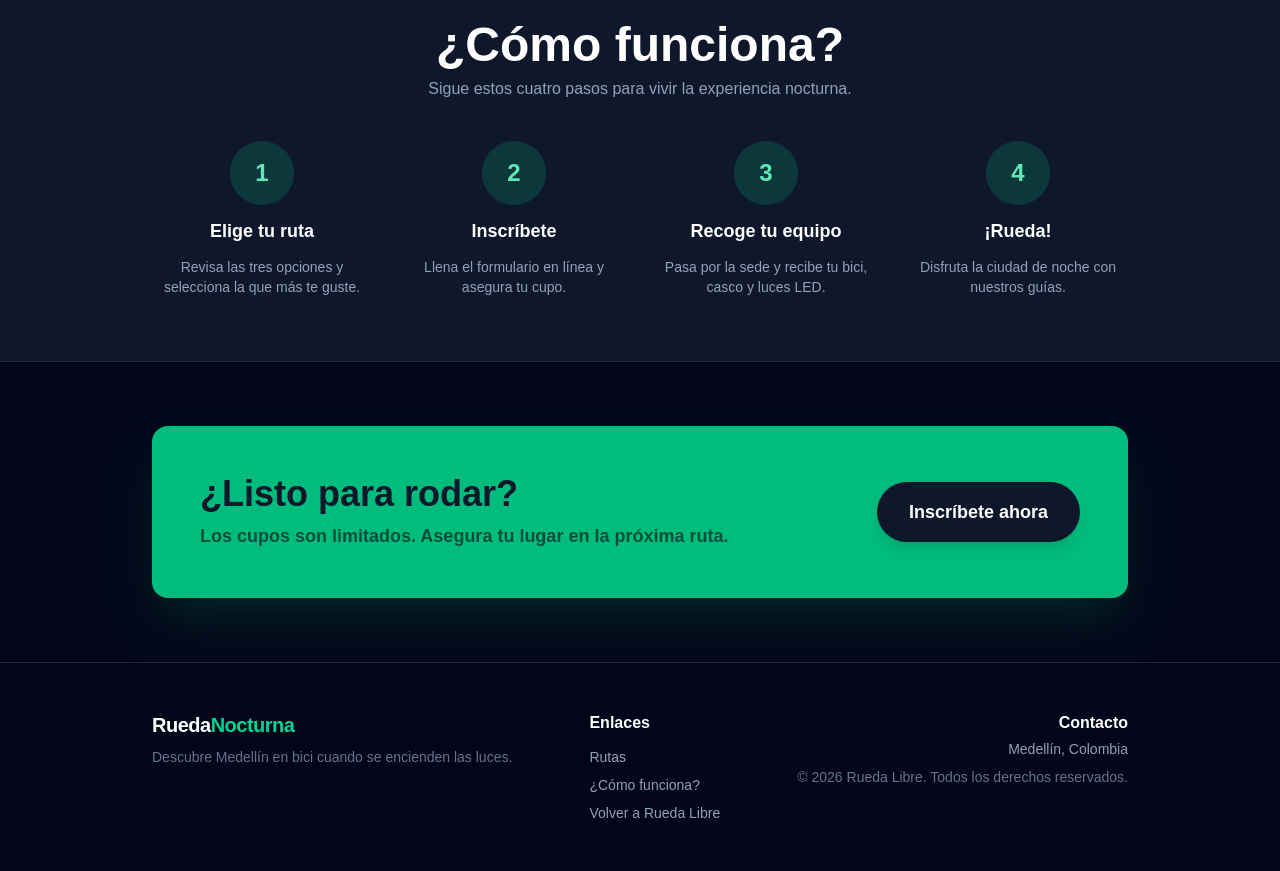
==== commit 41b78b44: "feat: Layout completo de la landing" ====
--- a/nocturna/index.html
+++ b/nocturna/index.html
@@ -6,199 +6,226 @@
     <meta name="description" content="Rueda Nocturna: descubre Medellín en bici cuando se encienden las luces. Nuevo, jueves a sábado.">
     <title>Rueda Nocturna | Rueda Libre</title>
 
-    <!-- CSS generado por Tailwind CLI (NO el Play CDN) -->
+    <!-- CSS generado por Tailwind CLI -->
     <link href="./src/output.css" rel="stylesheet">
 </head>
 <body class="bg-slate-950 text-slate-100 antialiased">
 
-    <!-- ============ HERO (Reto 1 y 2) ============ -->
-    <header class="min-h-screen flex items-center justify-center px-6 py-16">
-        <section class="w-full max-w-3xl space-y-8">
-
-            <span class="inline-block rounded-full bg-amber-400 text-slate-900 text-xs font-bold uppercase tracking-widest px-4 py-1">
-                Nuevo · Jueves a sábado
-            </span>
-
-            <h1 class="text-5xl md:text-7xl font-extrabold leading-tight tracking-tight text-white">
-                Rueda Nocturna
-            </h1>
-
-            <p class="text-lg md:text-2xl text-slate-300 leading-relaxed max-w-2xl">
-                Descubre Medellín en bici cuando se encienden las luces.
-            </p>
-
-            <dl class="flex flex-wrap gap-8 md:gap-12 pt-4">
-                <div class="space-y-1">
-                    <dt class="text-xs uppercase tracking-widest text-slate-400 font-semibold">Rutas</dt>
-                    <dd class="text-3xl md:text-4xl font-bold text-white">3 rutas</dd>
+    <!-- ============ ENCABEZADO (Header) ============ -->
+    <header class="border-b border-slate-800">
+        <div class="max-w-5xl mx-auto px-6 py-4 flex items-center justify-between">
+            <!-- Logo -->
+            <a href="#" class="text-xl font-extrabold text-white tracking-tight">
+                Rueda<span class="text-emerald-400">Nocturna</span>
+            </a>
+
+            <!-- Navegación y CTA -->
+            <nav class="flex items-center gap-6">
+                <a href="#rutas" class="text-sm font-semibold text-slate-300 hover:text-white transition-colors">Rutas</a>
+                <a href="#como-funciona" class="text-sm font-semibold text-slate-300 hover:text-white transition-colors">¿Cómo funciona?</a>
+                <a href="#inscripcion" class="inline-block bg-emerald-500 hover:bg-emerald-400 focus:outline-none focus:ring-4 focus:ring-emerald-300/50 text-slate-900 text-sm font-bold px-5 py-2.5 rounded-full shadow-lg shadow-emerald-500/30 transition-colors duration-200">
+                    Inscríbete
+                </a>
+            </nav>
+        </div>
+    </header>
+
+    <main>
+        <!-- ============ HERO (Retos 1 y 2) ============ -->
+        <section class="max-w-5xl mx-auto px-6 py-20 md:py-32 flex items-center justify-center min-h-[70vh]">
+            <div class="w-full max-w-3xl space-y-8 text-center md:text-left">
+                <span class="inline-block rounded-full bg-amber-400 text-slate-900 text-xs font-bold uppercase tracking-widest px-4 py-1">
+                    Nuevo · Jueves a sábado
+                </span>
+                <h1 class="text-5xl md:text-7xl font-extrabold leading-tight tracking-tight text-white">
+                    Rueda Nocturna
+                </h1>
+                <p class="text-lg md:text-2xl text-slate-300 leading-relaxed max-w-2xl mx-auto md:mx-0">
+                    Descubre Medellín en bici cuando se encienden las luces.
+                </p>
+                <dl class="flex flex-wrap justify-center md:justify-start gap-8 md:gap-12 pt-4">
+                    <div class="space-y-1">
+                        <dt class="text-xs uppercase tracking-widest text-slate-400 font-semibold">Rutas</dt>
+                        <dd class="text-3xl md:text-4xl font-bold text-white">3 rutas</dd>
+                    </div>
+                    <div class="space-y-1">
+                        <dt class="text-xs uppercase tracking-widest text-slate-400 font-semibold">Precio</dt>
+                        <dd class="text-3xl md:text-4xl font-bold text-amber-400">Desde $55.000</dd>
+                    </div>
+                </dl>
+            </div>
+        </section>
+
+        <!-- ============ SECCIÓN RUTAS (Reto 3) ============ -->
+        <section id="rutas" class="max-w-5xl mx-auto px-6 py-16">
+            <div class="text-center mb-10 space-y-2">
+                <span class="inline-block rounded-full bg-emerald-500/20 text-emerald-300 text-xs font-bold uppercase tracking-widest px-4 py-1">
+                    Jueves a sábado · 7:00 p. m.
+                </span>
+                <h2 class="text-4xl md:text-5xl font-extrabold text-white">Rutas</h2>
+                <p class="text-slate-400">Tres recorridos guiados con bicicleta, casco, luces LED, chaleco reflectivo y guía.</p>
+            </div>
+
+            <!-- Grid de 3 columnas -->
+            <div class="grid grid-cols-1 md:grid-cols-3 gap-8">
+                <!-- CARD 1 -->
+                <article class="bg-slate-900 border border-slate-800 rounded-2xl overflow-hidden shadow-md hover:shadow-2xl hover:border-emerald-500/50 transition-all duration-300 flex flex-col">
+                    <img src="../img/ciudad_rio.jpg" alt="Decoración navidad sobre el río Medellín" class="w-full h-56 object-cover">
+                    <div class="p-6 space-y-4 flex-1 flex flex-col">
+                        <span class="inline-block rounded-full bg-emerald-500/20 text-emerald-300 text-xs font-bold uppercase tracking-widest px-3 py-1 w-max">Nivel: Fácil</span>
+                        <h3 class="text-2xl font-bold text-white">Ciudad del Río</h3>
+                        <dl class="space-y-2 text-sm flex-1">
+                            <div class="flex justify-between border-b border-slate-800 pb-2">
+                                <dt class="text-slate-400 uppercase tracking-wider text-xs">Distancia</dt>
+                                <dd class="text-white font-semibold">10 km</dd>
+                            </div>
+                            <div class="flex justify-between border-b border-slate-800 pb-2">
+                                <dt class="text-slate-400 uppercase tracking-wider text-xs">Duración</dt>
+                                <dd class="text-white font-semibold">2 h</dd>
+                            </div>
+                            <div class="flex justify-between">
+                                <dt class="text-slate-400 uppercase tracking-wider text-xs">Punto de encuentro</dt>
+                                <dd class="text-white font-semibold">Sede Rueda Libre</dd>
+                            </div>
+                        </dl>
+                        <div class="flex items-center justify-between pt-2">
+                            <p class="text-2xl font-extrabold text-emerald-400">$55.000</p>
+                            <a href="../paginas/reservas.html" class="inline-block bg-emerald-500 hover:bg-emerald-400 focus:outline-none focus:ring-4 focus:ring-emerald-300/50 text-slate-900 text-sm font-bold px-5 py-2.5 rounded-full shadow-lg shadow-emerald-500/30 transition-colors duration-200">Inscríbete</a>
+                        </div>
+                    </div>
+                </article>
+
+                <!-- CARD 2 -->
+                <article class="bg-slate-900 border border-slate-800 rounded-2xl overflow-hidden shadow-md hover:shadow-2xl hover:border-amber-500/50 transition-all duration-300 flex flex-col">
+                    <img src="../img/mirador.jpg" alt="Un mirador de Medellín" class="w-full h-56 object-cover">
+                    <div class="p-6 space-y-4 flex-1 flex flex-col">
+                        <span class="inline-block rounded-full bg-amber-500/20 text-amber-300 text-xs font-bold uppercase tracking-widest px-3 py-1 w-max">Nivel: Medio</span>
+                        <h3 class="text-2xl font-bold text-white">Miradores de la Ciudad</h3>
+                        <dl class="space-y-2 text-sm flex-1">
+                            <div class="flex justify-between border-b border-slate-800 pb-2">
+                                <dt class="text-slate-400 uppercase tracking-wider text-xs">Distancia</dt>
+                                <dd class="text-white font-semibold">16 km</dd>
+                            </div>
+                            <div class="flex justify-between border-b border-slate-800 pb-2">
+                                <dt class="text-slate-400 uppercase tracking-wider text-xs">Duración</dt>
+                                <dd class="text-white font-semibold">3 h</dd>
+                            </div>
+                            <div class="flex justify-between">
+                                <dt class="text-slate-400 uppercase tracking-wider text-xs">Punto de encuentro</dt>
+                                <dd class="text-white font-semibold">Sede Rueda Libre</dd>
+                            </div>
+                        </dl>
+                        <div class="flex items-center justify-between pt-2">
+                            <p class="text-2xl font-extrabold text-emerald-400">$75.000</p>
+                            <a href="../paginas/reservas.html" class="inline-block bg-emerald-500 hover:bg-emerald-400 focus:outline-none focus:ring-4 focus:ring-emerald-300/50 text-slate-900 text-sm font-bold px-5 py-2.5 rounded-full shadow-lg shadow-emerald-500/30 transition-colors duration-200">Inscríbete</a>
+                        </div>
+                    </div>
+                </article>
+
+                <!-- CARD 3 -->
+                <article class="bg-slate-900 border border-slate-800 rounded-2xl overflow-hidden shadow-md hover:shadow-2xl hover:border-rose-500/50 transition-all duration-300 flex flex-col">
+                    <img src="../img/palmas.jpg" alt="Las Palmas Medellín" class="w-full h-56 object-cover">
+                    <div class="p-6 space-y-4 flex-1 flex flex-col">
+                        <span class="inline-block rounded-full bg-rose-500/20 text-rose-300 text-xs font-bold uppercase tracking-widest px-3 py-1 w-max">Nivel: Difícil</span>
+                        <h3 class="text-2xl font-bold text-white">Luna en Las Palmas</h3>
+                        <dl class="space-y-2 text-sm flex-1">
+                            <div class="flex justify-between border-b border-slate-800 pb-2">
+                                <dt class="text-slate-400 uppercase tracking-wider text-xs">Distancia</dt>
+                                <dd class="text-white font-semibold">22 km</dd>
+                            </div>
+                            <div class="flex justify-between border-b border-slate-800 pb-2">
+                                <dt class="text-slate-400 uppercase tracking-wider text-xs">Duración</dt>
+                                <dd class="text-white font-semibold">3,5 h</dd>
+                            </div>
+                            <div class="flex justify-between">
+                                <dt class="text-slate-400 uppercase tracking-wider text-xs">Punto de encuentro</dt>
+                                <dd class="text-white font-semibold">Sede Rueda Libre</dd>
+                            </div>
+                        </dl>
+                        <div class="flex items-center justify-between pt-2">
+                            <p class="text-2xl font-extrabold text-emerald-400">$95.000</p>
+                            <a href="../paginas/reservas.html" class="inline-block bg-emerald-500 hover:bg-emerald-400 focus:outline-none focus:ring-4 focus:ring-emerald-300/50 text-slate-900 text-sm font-bold px-5 py-2.5 rounded-full shadow-lg shadow-emerald-500/30 transition-colors duration-200">Inscríbete</a>
+                        </div>
+                    </div>
+                </article>
+            </div>
+        </section>
+
+        <!-- ============ SECCIÓN ¿CÓMO FUNCIONA? (Reto 5) ============ -->
+        <section id="como-funciona" class="bg-slate-900 border-y border-slate-800 py-16">
+            <div class="max-w-5xl mx-auto px-6">
+                <div class="text-center mb-10 space-y-2">
+                    <h2 class="text-4xl md:text-5xl font-extrabold text-white">¿Cómo funciona?</h2>
+                    <p class="text-slate-400">Sigue estos cuatro pasos para vivir la experiencia nocturna.</p>
                 </div>
-                <div class="space-y-1">
-                    <dt class="text-xs uppercase tracking-widest text-slate-400 font-semibold">Precio</dt>
-                    <dd class="text-3xl md:text-4xl font-bold text-amber-400">Desde $55.000</dd>
+
+                <!-- Grid de 4 columnas para los pasos -->
+                <div class="grid grid-cols-1 md:grid-cols-4 gap-8">
+                    <!-- Paso 1 -->
+                    <div class="text-center space-y-3">
+                        <div class="w-16 h-16 mx-auto bg-emerald-500/20 text-emerald-300 rounded-full flex items-center justify-center text-2xl font-bold">1</div>
+                        <h3 class="text-lg font-bold text-white">Elige tu ruta</h3>
+                        <p class="text-sm text-slate-400">Revisa las tres opciones y selecciona la que más te guste.</p>
+                    </div>
+                    <!-- Paso 2 -->
+                    <div class="text-center space-y-3">
+                        <div class="w-16 h-16 mx-auto bg-emerald-500/20 text-emerald-300 rounded-full flex items-center justify-center text-2xl font-bold">2</div>
+                        <h3 class="text-lg font-bold text-white">Inscríbete</h3>
+                        <p class="text-sm text-slate-400">Llena el formulario en línea y asegura tu cupo.</p>
+                    </div>
+                    <!-- Paso 3 -->
+                    <div class="text-center space-y-3">
+                        <div class="w-16 h-16 mx-auto bg-emerald-500/20 text-emerald-300 rounded-full flex items-center justify-center text-2xl font-bold">3</div>
+                        <h3 class="text-lg font-bold text-white">Recoge tu equipo</h3>
+                        <p class="text-sm text-slate-400">Pasa por la sede y recibe tu bici, casco y luces LED.</p>
+                    </div>
+                    <!-- Paso 4 -->
+                    <div class="text-center space-y-3">
+                        <div class="w-16 h-16 mx-auto bg-emerald-500/20 text-emerald-300 rounded-full flex items-center justify-center text-2xl font-bold">4</div>
+                        <h3 class="text-lg font-bold text-white">¡Rueda!</h3>
+                        <p class="text-sm text-slate-400">Disfruta la ciudad de noche con nuestros guías.</p>
+                    </div>
                 </div>
-            </dl>
-
-            <div class="pt-6 space-y-4">
-                <p class="text-xs uppercase tracking-widest text-slate-500 font-semibold">Kit de botones</p>
-                <div class="flex flex-wrap gap-4">
-                    <a href="../paginas/reservas.html"
-                       class="inline-block bg-emerald-500 hover:bg-emerald-400 focus:outline-none focus:ring-4 focus:ring-emerald-300/50 text-slate-900 text-lg font-bold px-8 py-4 rounded-full shadow-lg shadow-emerald-500/30 transition-colors duration-200">
-                        Inscríbete
-                    </a>
-                    <a href="#info"
-                       class="inline-block bg-amber-400 hover:bg-amber-300 focus:outline-none focus:ring-4 focus:ring-amber-300/50 text-slate-900 text-lg font-bold px-8 py-4 rounded-full shadow-lg shadow-amber-500/30 transition-colors duration-200">
-                        Más información
-                    </a>
-                    <a href="#contacto"
-                       class="inline-block border-2 border-slate-500 hover:border-white hover:bg-slate-800 focus:outline-none focus:ring-4 focus:ring-slate-400/50 text-slate-100 text-lg font-bold px-8 py-4 rounded-full transition-colors duration-200">
-                        Contacto
-                    </a>
+            </div>
+        </section>
+
+        <!-- ============ FRANJA DE INSCRIPCIÓN (Reto 5) ============ -->
+        <section id="inscripcion" class="max-w-5xl mx-auto px-6 py-16">
+            <div class="bg-emerald-500 rounded-2xl p-8 md:p-12 text-center md:text-left flex flex-col md:flex-row items-center justify-between gap-8 shadow-2xl shadow-emerald-500/20">
+                <div class="space-y-2">
+                    <h2 class="text-3xl md:text-4xl font-extrabold text-slate-900">¿Listo para rodar?</h2>
+                    <p class="text-emerald-900 text-lg font-semibold">Los cupos son limitados. Asegura tu lugar en la próxima ruta.</p>
                 </div>
-            </div>
-
-        </section>
-    </header>
-
-    <!-- ============ SECCIÓN RUTAS (Reto 3) ============ -->
-    <main id="rutas" class="px-6 pb-16 max-w-3xl mx-auto">
-
-        <div class="text-center mb-10 space-y-2">
-            <span class="inline-block rounded-full bg-emerald-500/20 text-emerald-300 text-xs font-bold uppercase tracking-widest px-4 py-1">
-                Jueves a sábado · 7:00 p. m.
-            </span>
-            <h2 class="text-4xl md:text-5xl font-extrabold text-white">Rutas</h2>
-            <p class="text-slate-400">Tres recorridos guiados con bicicleta, casco, luces LED, chaleco reflectivo y guía.</p>
+                <a href="../paginas/reservas.html" class="inline-block bg-slate-900 hover:bg-slate-800 text-white text-lg font-bold px-8 py-4 rounded-full shadow-lg transition-colors duration-200 whitespace-nowrap">
+                    Inscríbete ahora
+                </a>
+            </div>
+        </section>
+    </main>
+
+    <!-- ============ PIE DE PÁGINA (Reto 5) ============ -->
+    <footer class="border-t border-slate-800 bg-slate-950">
+        <div class="max-w-5xl mx-auto px-6 py-12 flex flex-col md:flex-row justify-between items-center md:items-start gap-8">
+            <!-- Bloque 1: Marca -->
+            <div class="text-center md:text-left">
+                <a href="#" class="text-xl font-extrabold text-white tracking-tight">Rueda<span class="text-emerald-400">Nocturna</span></a>
+                <p class="text-slate-500 text-sm mt-2">Descubre Medellín en bici cuando se encienden las luces.</p>
+            </div>
+            <!-- Bloque 2: Enlaces -->
+            <div class="flex flex-col items-center md:items-start gap-2">
+                <p class="text-white font-bold mb-1">Enlaces</p>
+                <a href="#rutas" class="text-slate-400 hover:text-emerald-400 text-sm transition-colors">Rutas</a>
+                <a href="#como-funciona" class="text-slate-400 hover:text-emerald-400 text-sm transition-colors">¿Cómo funciona?</a>
+                <a href="../index.html" class="text-slate-400 hover:text-emerald-400 text-sm transition-colors">Volver a Rueda Libre</a>
+            </div>
+            <!-- Bloque 3: Legal -->
+            <div class="text-center md:text-right">
+                <p class="text-white font-bold mb-1">Contacto</p>
+                <p class="text-slate-400 text-sm">Medellín, Colombia</p>
+                <p class="text-slate-500 text-sm mt-2">&copy; 2026 Rueda Libre. Todos los derechos reservados.</p>
+            </div>
         </div>
-
-        <!-- Aquí van las 3 cards, una debajo de otra -->
-        <div class="space-y-8">
-
-            <!-- ===== CARD 1: Luces del Centro ===== -->
-            <article class="group max-w-2xl mx-auto w-full bg-slate-900 border border-slate-800 rounded-2xl overflow-hidden shadow-md hover:shadow-2xl hover:border-emerald-500/50 transition-all duration-300">
-
-                <img src="../img/ciudad_rio.jpg"
-                     alt="Decoración navidad sobre el río Medellín"
-                     class="w-full h-56 object-cover">
-
-                <div class="p-6 space-y-4">
-
-                    <span class="inline-block rounded-full bg-emerald-500/20 text-emerald-300 text-xs font-bold uppercase tracking-widest px-3 py-1">
-                        Nivel: Fácil
-                    </span>
-
-                    <h3 class="text-2xl font-bold text-white">Ciudad del Río</h3>
-
-                    <dl class="space-y-2 text-sm">
-                        <div class="flex justify-between border-b border-slate-800 pb-2">
-                            <dt class="text-slate-400 uppercase tracking-wider text-xs">Distancia</dt>
-                            <dd class="text-white font-semibold">10 km</dd>
-                        </div>
-                        <div class="flex justify-between border-b border-slate-800 pb-2">
-                            <dt class="text-slate-400 uppercase tracking-wider text-xs">Duración</dt>
-                            <dd class="text-white font-semibold">2 h</dd>
-                        </div>
-                        <div class="flex justify-between">
-                            <dt class="text-slate-400 uppercase tracking-wider text-xs">Punto de encuentro</dt>
-                            <dd class="text-white font-semibold">Sede Rueda Libre</dd>
-                        </div>
-                    </dl>
-
-                    <div class="flex items-center justify-between pt-2">
-                        <p class="text-2xl font-extrabold text-emerald-400">$55.000</p>
-                        <a href="../paginas/reservas.html"
-                           class="inline-block bg-emerald-500 hover:bg-emerald-400 focus:outline-none focus:ring-4 focus:ring-emerald-300/50 text-slate-900 text-sm font-bold px-5 py-2.5 rounded-full shadow-lg shadow-emerald-500/30 transition-colors duration-200">
-                            Inscríbete
-                        </a>
-                    </div>
-
-                </div>
-            </article>
-
-            <!-- ===== CARD 2: Miradores de la Ciudad ===== -->
-            <article class="group max-w-2xl mx-auto w-full bg-slate-900 border border-slate-800 rounded-2xl overflow-hidden shadow-md hover:shadow-2xl hover:border-amber-500/50 transition-all duration-300">
-
-                <img src="../img/mirador.jpg"
-                     alt="Un mirador de Medellín"
-                     class="w-full h-56 object-cover">
-
-                <div class="p-6 space-y-4">
-
-                    <span class="inline-block rounded-full bg-amber-500/20 text-amber-300 text-xs font-bold uppercase tracking-widest px-3 py-1">
-                        Nivel: Medio
-                    </span>
-
-                    <h3 class="text-2xl font-bold text-white">Miradores de la Ciudad</h3>
-
-                    <dl class="space-y-2 text-sm">
-                        <div class="flex justify-between border-b border-slate-800 pb-2">
-                            <dt class="text-slate-400 uppercase tracking-wider text-xs">Distancia</dt>
-                            <dd class="text-white font-semibold">16 km</dd>
-                        </div>
-                        <div class="flex justify-between border-b border-slate-800 pb-2">
-                            <dt class="text-slate-400 uppercase tracking-wider text-xs">Duración</dt>
-                            <dd class="text-white font-semibold">3 h</dd>
-                        </div>
-                        <div class="flex justify-between">
-                            <dt class="text-slate-400 uppercase tracking-wider text-xs">Punto de encuentro</dt>
-                            <dd class="text-white font-semibold">Sede Rueda Libre</dd>
-                        </div>
-                    </dl>
-
-                    <div class="flex items-center justify-between pt-2">
-                        <p class="text-2xl font-extrabold text-emerald-400">$75.000</p>
-                        <a href="../paginas/reservas.html"
-                           class="inline-block bg-emerald-500 hover:bg-emerald-400 focus:outline-none focus:ring-4 focus:ring-emerald-300/50 text-slate-900 text-sm font-bold px-5 py-2.5 rounded-full shadow-lg shadow-emerald-500/30 transition-colors duration-200">
-                            Inscríbete
-                        </a>
-                    </div>
-
-                </div>
-            </article>
-
-            <!-- ===== CARD 3: Luna en Las Palmas ===== -->
-            <article class="group max-w-2xl mx-auto w-full bg-slate-900 border border-slate-800 rounded-2xl overflow-hidden shadow-md hover:shadow-2xl hover:border-rose-500/50 transition-all duration-300">
-
-                <img src="../img/palmas.jpg"
-                     alt="Las Palmas Medellín"
-                     class="w-full h-56 object-cover">
-
-                <div class="p-6 space-y-4">
-
-                    <span class="inline-block rounded-full bg-rose-500/20 text-rose-300 text-xs font-bold uppercase tracking-widest px-3 py-1">
-                        Nivel: Difícil
-                    </span>
-
-                    <h3 class="text-2xl font-bold text-white">Las Palmas</h3>
-
-                    <dl class="space-y-2 text-sm">
-                        <div class="flex justify-between border-b border-slate-800 pb-2">
-                            <dt class="text-slate-400 uppercase tracking-wider text-xs">Distancia</dt>
-                            <dd class="text-white font-semibold">22 km</dd>
-                        </div>
-                        <div class="flex justify-between border-b border-slate-800 pb-2">
-                            <dt class="text-slate-400 uppercase tracking-wider text-xs">Duración</dt>
-                            <dd class="text-white font-semibold">3,5 h</dd>
-                        </div>
-                        <div class="flex justify-between">
-                            <dt class="text-slate-400 uppercase tracking-wider text-xs">Punto de encuentro</dt>
-                            <dd class="text-white font-semibold">Sede Rueda Libre</dd>
-                        </div>
-                    </dl>
-
-                    <div class="flex items-center justify-between pt-2">
-                        <p class="text-2xl font-extrabold text-emerald-400">$95.000</p>
-                        <a href="../paginas/reservas.html"
-                           class="inline-block bg-emerald-500 hover:bg-emerald-400 focus:outline-none focus:ring-4 focus:ring-emerald-300/50 text-slate-900 text-sm font-bold px-5 py-2.5 rounded-full shadow-lg shadow-emerald-500/30 transition-colors duration-200">
-                            Inscríbete
-                        </a>
-                    </div>
-
-                </div>
-            </article>
-
-        </div>
-
-    </main>
+    </footer>
 
 </body>
 </html>
--- a/nocturna/src/output.css
+++ b/nocturna/src/output.css
@@ -14,25 +14,34 @@
     --color-emerald-300: oklch(84.5% 0.143 164.978);
     --color-emerald-400: oklch(76.5% 0.177 163.223);
     --color-emerald-500: oklch(69.6% 0.17 162.48);
+    --color-emerald-900: oklch(37.8% 0.077 168.94);
+    --color-sky-300: oklch(82.8% 0.111 230.318);
+    --color-sky-500: oklch(68.5% 0.169 237.323);
     --color-rose-300: oklch(81% 0.117 11.638);
     --color-rose-500: oklch(64.5% 0.246 16.439);
     --color-slate-100: oklch(96.8% 0.007 247.896);
+    --color-slate-200: oklch(92.9% 0.013 255.508);
     --color-slate-300: oklch(86.9% 0.022 252.894);
     --color-slate-400: oklch(70.4% 0.04 256.788);
     --color-slate-500: oklch(55.4% 0.046 257.417);
+    --color-slate-700: oklch(37.2% 0.044 257.287);
     --color-slate-800: oklch(27.9% 0.041 260.031);
     --color-slate-900: oklch(20.8% 0.042 265.755);
     --color-slate-950: oklch(12.9% 0.042 264.695);
     --color-white: #fff;
     --spacing: 0.25rem;
+    --container-xl: 36rem;
     --container-2xl: 42rem;
     --container-3xl: 48rem;
+    --container-5xl: 64rem;
     --text-xs: 0.75rem;
     --text-xs--line-height: calc(1 / 0.75);
     --text-sm: 0.875rem;
     --text-sm--line-height: calc(1.25 / 0.875);
     --text-lg: 1.125rem;
     --text-lg--line-height: calc(1.75 / 1.125);
+    --text-xl: 1.25rem;
+    --text-xl--line-height: calc(1.75 / 1.25);
     --text-2xl: 1.5rem;
     --text-2xl--line-height: calc(2 / 1.5);
     --text-3xl: 1.875rem;
@@ -51,6 +60,7 @@
     --tracking-widest: 0.1em;
     --leading-tight: 1.25;
     --leading-relaxed: 1.625;
+    --radius-lg: 0.5rem;
     --radius-2xl: 1rem;
     --default-transition-duration: 150ms;
     --default-transition-timing-function: cubic-bezier(0.4, 0, 0.2, 1);
@@ -210,30 +220,69 @@
   .mx-auto {
     margin-inline: auto;
   }
+  .mt-2 {
+    margin-top: calc(var(--spacing) * 2);
+  }
+  .mb-1 {
+    margin-bottom: var(--spacing);
+  }
   .mb-10 {
     margin-bottom: calc(var(--spacing) * 10);
   }
+  .block {
+    display: block;
+  }
   .flex {
     display: flex;
   }
+  .grid {
+    display: grid;
+  }
   .inline-block {
     display: inline-block;
   }
+  .h-16 {
+    height: calc(var(--spacing) * 16);
+  }
   .h-56 {
     height: calc(var(--spacing) * 56);
   }
+  .min-h-\[70vh\] {
+    min-height: 70vh;
+  }
   .min-h-screen {
     min-height: 100vh;
   }
+  .w-16 {
+    width: calc(var(--spacing) * 16);
+  }
   .w-full {
     width: 100%;
   }
+  .w-max {
+    width: max-content;
+  }
   .max-w-2xl {
     max-width: var(--container-2xl);
   }
   .max-w-3xl {
     max-width: var(--container-3xl);
   }
+  .max-w-5xl {
+    max-width: var(--container-5xl);
+  }
+  .max-w-xl {
+    max-width: var(--container-xl);
+  }
+  .flex-1 {
+    flex: 1;
+  }
+  .grid-cols-1 {
+    grid-template-columns: repeat(1, minmax(0, 1fr));
+  }
+  .flex-col {
+    flex-direction: column;
+  }
   .flex-wrap {
     flex-wrap: wrap;
   }
@@ -246,8 +295,14 @@
   .justify-center {
     justify-content: center;
   }
+  .gap-2 {
+    gap: calc(var(--spacing) * 2);
+  }
   .gap-4 {
     gap: calc(var(--spacing) * 4);
+  }
+  .gap-6 {
+    gap: calc(var(--spacing) * 6);
   }
   .gap-8 {
     gap: calc(var(--spacing) * 8);
@@ -262,16 +317,31 @@
     margin-block-start: calc(calc(var(--spacing) * 2) * var(--tw-space-y-reverse));
     margin-block-end: calc(calc(var(--spacing) * 2) * calc(1 - var(--tw-space-y-reverse)));
   }
+  :where(.space-y-3 > :not(:last-child)) {
+    --tw-space-y-reverse: 0;
+    margin-block-start: calc(calc(var(--spacing) * 3) * var(--tw-space-y-reverse));
+    margin-block-end: calc(calc(var(--spacing) * 3) * calc(1 - var(--tw-space-y-reverse)));
+  }
   :where(.space-y-4 > :not(:last-child)) {
     --tw-space-y-reverse: 0;
     margin-block-start: calc(calc(var(--spacing) * 4) * var(--tw-space-y-reverse));
     margin-block-end: calc(calc(var(--spacing) * 4) * calc(1 - var(--tw-space-y-reverse)));
   }
+  :where(.space-y-6 > :not(:last-child)) {
+    --tw-space-y-reverse: 0;
+    margin-block-start: calc(calc(var(--spacing) * 6) * var(--tw-space-y-reverse));
+    margin-block-end: calc(calc(var(--spacing) * 6) * calc(1 - var(--tw-space-y-reverse)));
+  }
   :where(.space-y-8 > :not(:last-child)) {
     --tw-space-y-reverse: 0;
     margin-block-start: calc(calc(var(--spacing) * 8) * var(--tw-space-y-reverse));
     margin-block-end: calc(calc(var(--spacing) * 8) * calc(1 - var(--tw-space-y-reverse)));
   }
+  :where(.space-y-16 > :not(:last-child)) {
+    --tw-space-y-reverse: 0;
+    margin-block-start: calc(calc(var(--spacing) * 16) * var(--tw-space-y-reverse));
+    margin-block-end: calc(calc(var(--spacing) * 16) * calc(1 - var(--tw-space-y-reverse)));
+  }
   .overflow-hidden {
     overflow: hidden;
   }
@@ -280,6 +350,9 @@
   }
   .rounded-full {
     border-radius: calc(infinity * 1px);
+  }
+  .rounded-lg {
+    border-radius: var(--radius-lg);
   }
   .border {
     border-style: var(--tw-border-style);
@@ -289,19 +362,49 @@
     border-style: var(--tw-border-style);
     border-width: 2px;
   }
+  .border-y {
+    border-block-style: var(--tw-border-style);
+    border-block-width: 1px;
+  }
+  .border-t {
+    border-top-style: var(--tw-border-style);
+    border-top-width: 1px;
+  }
   .border-b {
     border-bottom-style: var(--tw-border-style);
     border-bottom-width: 1px;
   }
+  .border-l-4 {
+    border-left-style: var(--tw-border-style);
+    border-left-width: 4px;
+  }
+  .border-amber-500 {
+    border-color: var(--color-amber-500);
+  }
+  .border-emerald-500 {
+    border-color: var(--color-emerald-500);
+  }
+  .border-sky-500 {
+    border-color: var(--color-sky-500);
+  }
   .border-slate-500 {
     border-color: var(--color-slate-500);
   }
+  .border-slate-700 {
+    border-color: var(--color-slate-700);
+  }
   .border-slate-800 {
     border-color: var(--color-slate-800);
   }
   .bg-amber-400 {
     background-color: var(--color-amber-400);
   }
+  .bg-amber-500\/10 {
+    background-color: color-mix(in srgb, oklch(76.9% 0.188 70.08) 10%, transparent);
+    @supports (color: color-mix(in lab, red, red)) {
+      background-color: color-mix(in oklab, var(--color-amber-500) 10%, transparent);
+    }
+  }
   .bg-amber-500\/20 {
     background-color: color-mix(in srgb, oklch(76.9% 0.188 70.08) 20%, transparent);
     @supports (color: color-mix(in lab, red, red)) {
@@ -311,6 +414,12 @@
   .bg-emerald-500 {
     background-color: var(--color-emerald-500);
   }
+  .bg-emerald-500\/10 {
+    background-color: color-mix(in srgb, oklch(69.6% 0.17 162.48) 10%, transparent);
+    @supports (color: color-mix(in lab, red, red)) {
+      background-color: color-mix(in oklab, var(--color-emerald-500) 10%, transparent);
+    }
+  }
   .bg-emerald-500\/20 {
     background-color: color-mix(in srgb, oklch(69.6% 0.17 162.48) 20%, transparent);
     @supports (color: color-mix(in lab, red, red)) {
@@ -323,6 +432,12 @@
       background-color: color-mix(in oklab, var(--color-rose-500) 20%, transparent);
     }
   }
+  .bg-sky-500\/10 {
+    background-color: color-mix(in srgb, oklch(68.5% 0.169 237.323) 10%, transparent);
+    @supports (color: color-mix(in lab, red, red)) {
+      background-color: color-mix(in oklab, var(--color-sky-500) 10%, transparent);
+    }
+  }
   .bg-slate-900 {
     background-color: var(--color-slate-900);
   }
@@ -332,9 +447,15 @@
   .object-cover {
     object-fit: cover;
   }
+  .p-4 {
+    padding: calc(var(--spacing) * 4);
+  }
   .p-6 {
     padding: calc(var(--spacing) * 6);
   }
+  .p-8 {
+    padding: calc(var(--spacing) * 8);
+  }
   .px-3 {
     padding-inline: calc(var(--spacing) * 3);
   }
@@ -356,26 +477,41 @@
   .py-2\.5 {
     padding-block: calc(var(--spacing) * 2.5);
   }
+  .py-3 {
+    padding-block: calc(var(--spacing) * 3);
+  }
   .py-4 {
     padding-block: calc(var(--spacing) * 4);
   }
+  .py-8 {
+    padding-block: calc(var(--spacing) * 8);
+  }
+  .py-12 {
+    padding-block: calc(var(--spacing) * 12);
+  }
   .py-16 {
     padding-block: calc(var(--spacing) * 16);
   }
+  .py-20 {
+    padding-block: calc(var(--spacing) * 20);
+  }
   .pt-2 {
     padding-top: calc(var(--spacing) * 2);
   }
   .pt-4 {
     padding-top: calc(var(--spacing) * 4);
   }
-  .pt-6 {
-    padding-top: calc(var(--spacing) * 6);
-  }
   .pb-2 {
     padding-bottom: calc(var(--spacing) * 2);
   }
-  .pb-16 {
-    padding-bottom: calc(var(--spacing) * 16);
+  .pb-24 {
+    padding-bottom: calc(var(--spacing) * 24);
+  }
+  .pl-4 {
+    padding-left: calc(var(--spacing) * 4);
+  }
+  .pl-5 {
+    padding-left: calc(var(--spacing) * 5);
   }
   .text-center {
     text-align: center;
@@ -404,6 +540,10 @@
     font-size: var(--text-sm);
     line-height: var(--tw-leading, var(--text-sm--line-height));
   }
+  .text-xl {
+    font-size: var(--text-xl);
+    line-height: var(--tw-leading, var(--text-xl--line-height));
+  }
   .text-xs {
     font-size: var(--text-xs);
     line-height: var(--tw-leading, var(--text-xs--line-height));
@@ -440,6 +580,9 @@
     --tw-tracking: var(--tracking-widest);
     letter-spacing: var(--tracking-widest);
   }
+  .whitespace-nowrap {
+    white-space: nowrap;
+  }
   .text-amber-300 {
     color: var(--color-amber-300);
   }
@@ -452,12 +595,21 @@
   .text-emerald-400 {
     color: var(--color-emerald-400);
   }
+  .text-emerald-900 {
+    color: var(--color-emerald-900);
+  }
   .text-rose-300 {
     color: var(--color-rose-300);
   }
+  .text-sky-300 {
+    color: var(--color-sky-300);
+  }
   .text-slate-100 {
     color: var(--color-slate-100);
   }
+  .text-slate-200 {
+    color: var(--color-slate-200);
+  }
   .text-slate-300 {
     color: var(--color-slate-300);
   }
@@ -475,11 +627,21 @@
   }
   .uppercase {
     text-transform: uppercase;
+  }
+  .underline {
+    text-decoration-line: underline;
+  }
+  .underline-offset-4 {
+    text-underline-offset: 4px;
   }
   .antialiased {
     -webkit-font-smoothing: antialiased;
     -moz-osx-font-smoothing: grayscale;
   }
+  .shadow-2xl {
+    --tw-shadow: 0 25px 50px -12px var(--tw-shadow-color, rgb(0 0 0 / 0.25));
+    box-shadow: var(--tw-inset-shadow), var(--tw-inset-ring-shadow), var(--tw-ring-offset-shadow), var(--tw-ring-shadow), var(--tw-shadow);
+  }
   .shadow-lg {
     --tw-shadow: 0 10px 15px -3px var(--tw-shadow-color, rgb(0 0 0 / 0.1)), 0 4px 6px -4px var(--tw-shadow-color, rgb(0 0 0 / 0.1));
     box-shadow: var(--tw-inset-shadow), var(--tw-inset-ring-shadow), var(--tw-ring-offset-shadow), var(--tw-ring-shadow), var(--tw-shadow);
@@ -492,6 +654,12 @@
     --tw-shadow-color: color-mix(in srgb, oklch(76.9% 0.188 70.08) 30%, transparent);
     @supports (color: color-mix(in lab, red, red)) {
       --tw-shadow-color: color-mix(in oklab, color-mix(in oklab, var(--color-amber-500) 30%, transparent) var(--tw-shadow-alpha), transparent);
+    }
+  }
+  .shadow-emerald-500\/20 {
+    --tw-shadow-color: color-mix(in srgb, oklch(69.6% 0.17 162.48) 20%, transparent);
+    @supports (color: color-mix(in lab, red, red)) {
+      --tw-shadow-color: color-mix(in oklab, color-mix(in oklab, var(--color-emerald-500) 20%, transparent) var(--tw-shadow-alpha), transparent);
     }
   }
   .shadow-emerald-500\/30 {
@@ -518,6 +686,9 @@
     --tw-duration: 300ms;
     transition-duration: 300ms;
   }
+  .placeholder\:text-slate-500::placeholder {
+    color: var(--color-slate-500);
+  }
   @media (hover: hover) {
     .hover\:border-amber-500\/50:hover {
       border-color: color-mix(in srgb, oklch(76.9% 0.188 70.08) 50%, transparent);
@@ -555,11 +726,23 @@
     .hover\:bg-slate-800:hover {
       background-color: var(--color-slate-800);
     }
+    .hover\:text-emerald-300:hover {
+      color: var(--color-emerald-300);
+    }
+    .hover\:text-emerald-400:hover {
+      color: var(--color-emerald-400);
+    }
+    .hover\:text-white:hover {
+      color: var(--color-white);
+    }
     .hover\:shadow-2xl:hover {
       --tw-shadow: 0 25px 50px -12px var(--tw-shadow-color, rgb(0 0 0 / 0.25));
       box-shadow: var(--tw-inset-shadow), var(--tw-inset-ring-shadow), var(--tw-ring-offset-shadow), var(--tw-ring-shadow), var(--tw-shadow);
     }
   }
+  .focus\:border-emerald-500:focus {
+    border-color: var(--color-emerald-500);
+  }
   .focus\:ring-4:focus {
     --tw-ring-shadow: var(--tw-ring-inset, ) 0 0 0 calc(4px + var(--tw-ring-offset-width)) var(--tw-ring-color, currentcolor);
     box-shadow: var(--tw-inset-shadow), var(--tw-inset-ring-shadow), var(--tw-ring-offset-shadow), var(--tw-ring-shadow), var(--tw-shadow);
@@ -576,6 +759,12 @@
       --tw-ring-color: color-mix(in oklab, var(--color-emerald-300) 50%, transparent);
     }
   }
+  .focus\:ring-emerald-500\/30:focus {
+    --tw-ring-color: color-mix(in srgb, oklch(69.6% 0.17 162.48) 30%, transparent);
+    @supports (color: color-mix(in lab, red, red)) {
+      --tw-ring-color: color-mix(in oklab, var(--color-emerald-500) 30%, transparent);
+    }
+  }
   .focus\:ring-slate-400\/50:focus {
     --tw-ring-color: color-mix(in srgb, oklch(70.4% 0.04 256.788) 50%, transparent);
     @supports (color: color-mix(in lab, red, red)) {
@@ -587,8 +776,38 @@
     outline-style: none;
   }
   @media (width >= 48rem) {
+    .md\:mx-0 {
+      margin-inline: 0px;
+    }
+    .md\:grid-cols-3 {
+      grid-template-columns: repeat(3, minmax(0, 1fr));
+    }
+    .md\:grid-cols-4 {
+      grid-template-columns: repeat(4, minmax(0, 1fr));
+    }
+    .md\:flex-row {
+      flex-direction: row;
+    }
+    .md\:items-start {
+      align-items: flex-start;
+    }
+    .md\:justify-start {
+      justify-content: flex-start;
+    }
     .md\:gap-12 {
       gap: calc(var(--spacing) * 12);
+    }
+    .md\:p-12 {
+      padding: calc(var(--spacing) * 12);
+    }
+    .md\:py-32 {
+      padding-block: calc(var(--spacing) * 32);
+    }
+    .md\:text-left {
+      text-align: left;
+    }
+    .md\:text-right {
+      text-align: right;
     }
     .md\:text-2xl {
       font-size: var(--text-2xl);
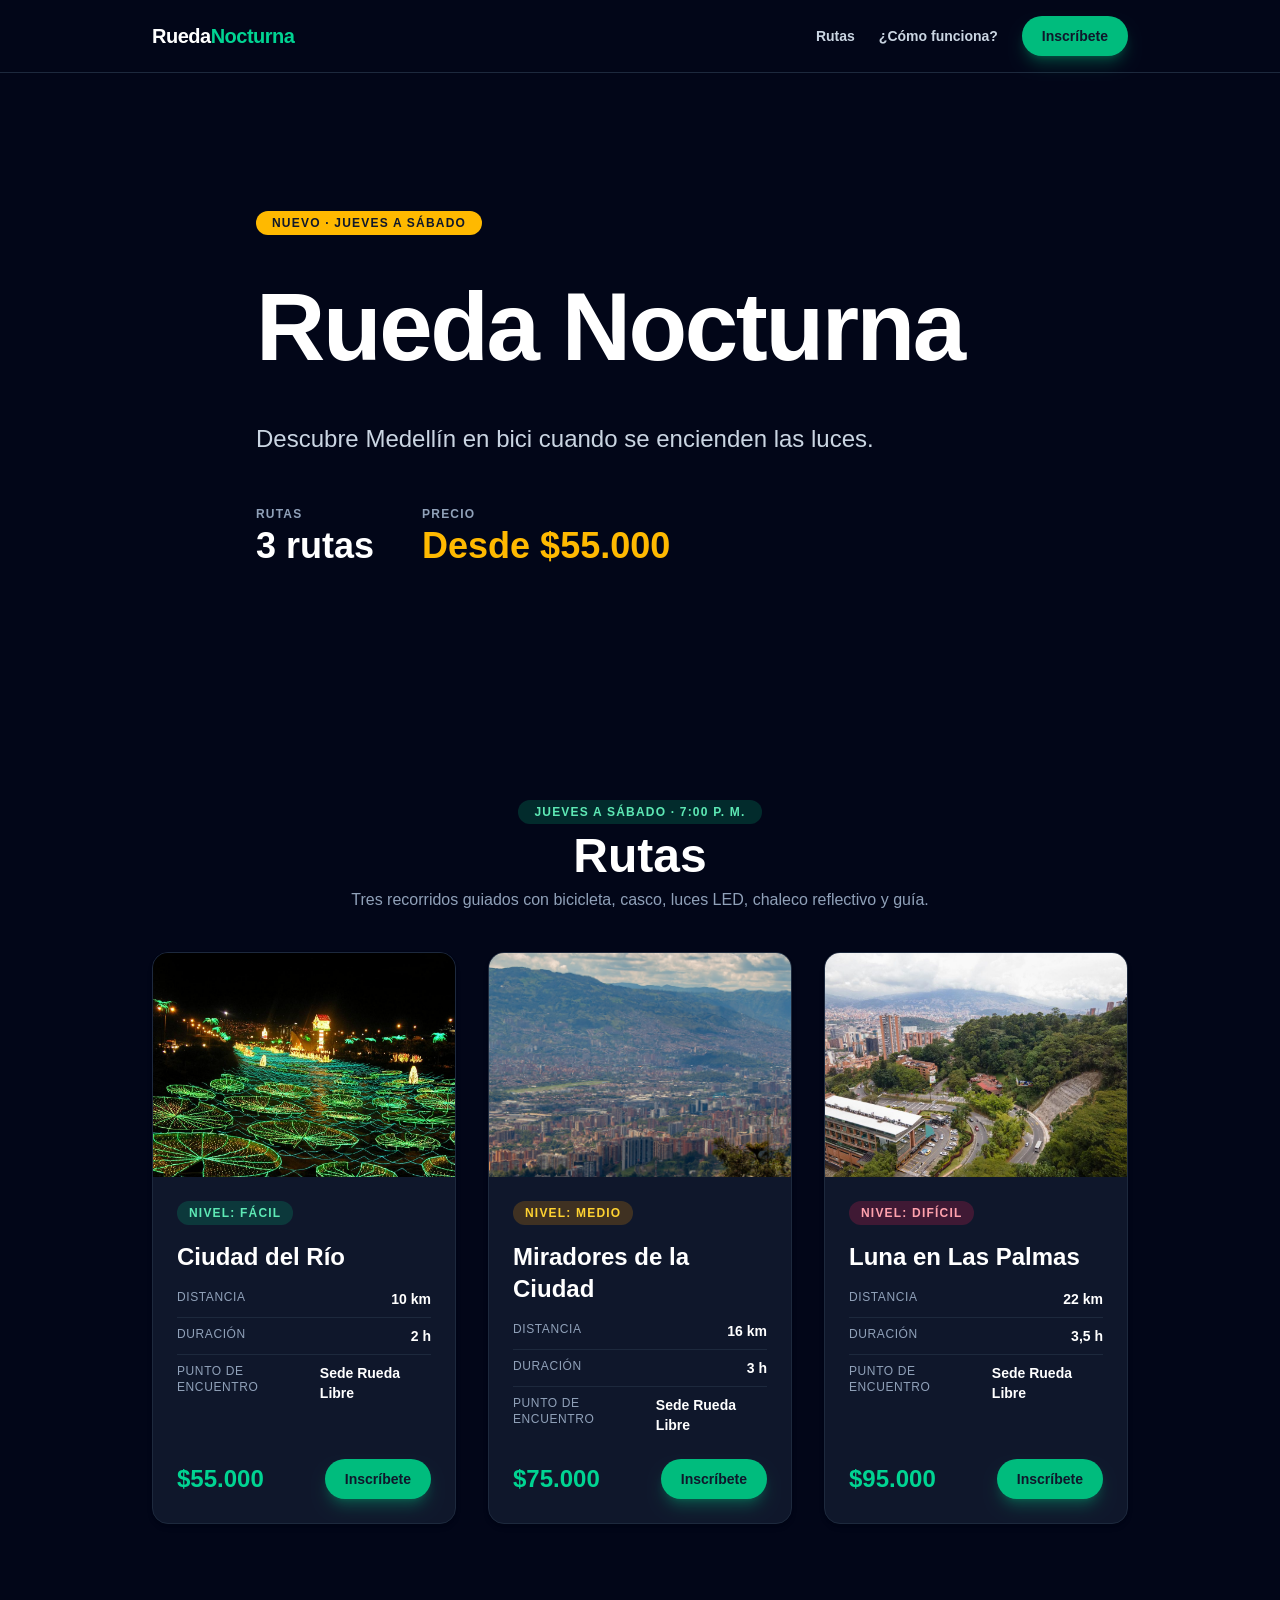
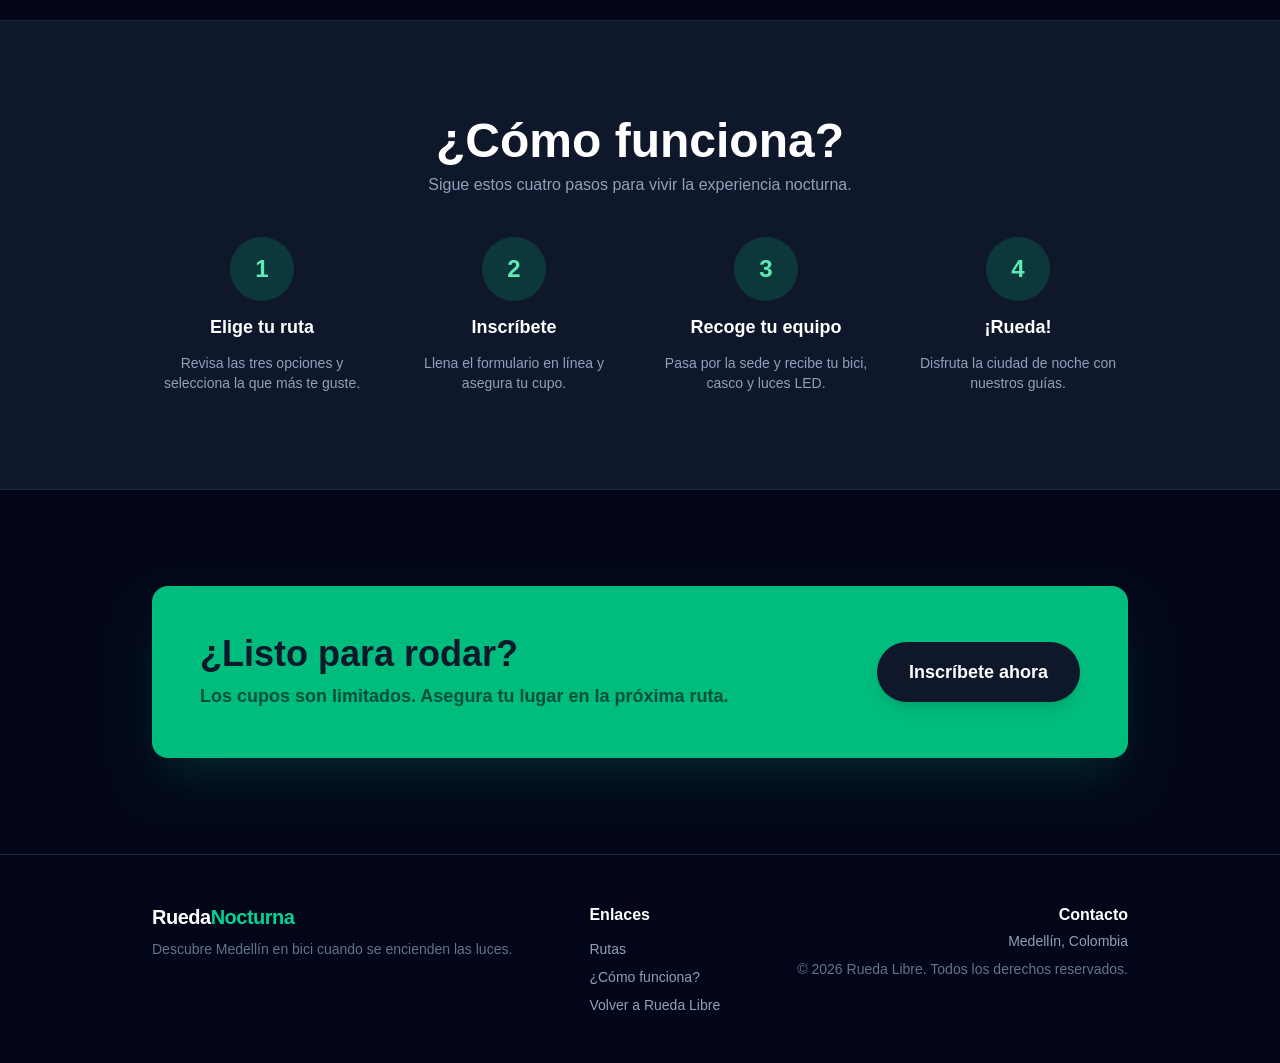
==== commit 4d89e8c3: "feat: Agrega landing responsive enfoque mobile-first" ====
--- a/nocturna/index.html
+++ b/nocturna/index.html
@@ -13,16 +13,21 @@
 
     <!-- ============ ENCABEZADO (Header) ============ -->
     <header class="border-b border-slate-800">
-        <div class="max-w-5xl mx-auto px-6 py-4 flex items-center justify-between">
+        <!-- Mobile: columna | Desktop (md): fila -->
+        <div class="max-w-5xl mx-auto px-6 py-4 flex flex-col md:flex-row items-center justify-between gap-4 md:gap-0">
             <!-- Logo -->
             <a href="#" class="text-xl font-extrabold text-white tracking-tight">
                 Rueda<span class="text-emerald-400">Nocturna</span>
             </a>
 
-            <!-- Navegación y CTA -->
+            <!-- Navegación: oculta en móvil, visible desde md -->
             <nav class="flex items-center gap-6">
-                <a href="#rutas" class="text-sm font-semibold text-slate-300 hover:text-white transition-colors">Rutas</a>
-                <a href="#como-funciona" class="text-sm font-semibold text-slate-300 hover:text-white transition-colors">¿Cómo funciona?</a>
+                <!-- Enlaces ocultos en móvil -->
+                <div class="hidden md:flex items-center gap-6">
+                    <a href="#rutas" class="text-sm font-semibold text-slate-300 hover:text-white transition-colors">Rutas</a>
+                    <a href="#como-funciona" class="text-sm font-semibold text-slate-300 hover:text-white transition-colors">¿Cómo funciona?</a>
+                </div>
+                <!-- Botón visible siempre -->
                 <a href="#inscripcion" class="inline-block bg-emerald-500 hover:bg-emerald-400 focus:outline-none focus:ring-4 focus:ring-emerald-300/50 text-slate-900 text-sm font-bold px-5 py-2.5 rounded-full shadow-lg shadow-emerald-500/30 transition-colors duration-200">
                     Inscríbete
                 </a>
@@ -37,7 +42,8 @@
                 <span class="inline-block rounded-full bg-amber-400 text-slate-900 text-xs font-bold uppercase tracking-widest px-4 py-1">
                     Nuevo · Jueves a sábado
                 </span>
-                <h1 class="text-5xl md:text-7xl font-extrabold leading-tight tracking-tight text-white">
+                <!-- Letra más grande desde lg -->
+                <h1 class="text-5xl md:text-7xl lg:text-8xl font-extrabold leading-tight tracking-tight text-white">
                     Rueda Nocturna
                 </h1>
                 <p class="text-lg md:text-2xl text-slate-300 leading-relaxed max-w-2xl mx-auto md:mx-0">
@@ -57,7 +63,8 @@
         </section>
 
         <!-- ============ SECCIÓN RUTAS (Reto 3) ============ -->
-        <section id="rutas" class="max-w-5xl mx-auto px-6 py-16">
+        <!-- Más relleno vertical en pantallas grandes -->
+        <section id="rutas" class="max-w-5xl mx-auto px-6 py-16 md:py-24">
             <div class="text-center mb-10 space-y-2">
                 <span class="inline-block rounded-full bg-emerald-500/20 text-emerald-300 text-xs font-bold uppercase tracking-widest px-4 py-1">
                     Jueves a sábado · 7:00 p. m.
@@ -66,8 +73,8 @@
                 <p class="text-slate-400">Tres recorridos guiados con bicicleta, casco, luces LED, chaleco reflectivo y guía.</p>
             </div>
 
-            <!-- Grid de 3 columnas -->
-            <div class="grid grid-cols-1 md:grid-cols-3 gap-8">
+            <!-- Grid Mobile-First: 1 col móvil, 2 sm (640px), 3 lg (1024px) -->
+            <div class="grid grid-cols-1 sm:grid-cols-2 lg:grid-cols-3 gap-8">
                 <!-- CARD 1 -->
                 <article class="bg-slate-900 border border-slate-800 rounded-2xl overflow-hidden shadow-md hover:shadow-2xl hover:border-emerald-500/50 transition-all duration-300 flex flex-col">
                     <img src="../img/ciudad_rio.jpg" alt="Decoración navidad sobre el río Medellín" class="w-full h-56 object-cover">
@@ -151,16 +158,16 @@
             </div>
         </section>
 
-        <!-- ============ SECCIÓN ¿CÓMO FUNCIONA? (Reto 5) ============ -->
-        <section id="como-funciona" class="bg-slate-900 border-y border-slate-800 py-16">
+        <!-- ============ SECCIÓN ¿CÓMO FUNCIONA? ============ -->
+        <section id="como-funciona" class="bg-slate-900 border-y border-slate-800 py-16 md:py-24">
             <div class="max-w-5xl mx-auto px-6">
                 <div class="text-center mb-10 space-y-2">
                     <h2 class="text-4xl md:text-5xl font-extrabold text-white">¿Cómo funciona?</h2>
                     <p class="text-slate-400">Sigue estos cuatro pasos para vivir la experiencia nocturna.</p>
                 </div>
 
-                <!-- Grid de 4 columnas para los pasos -->
-                <div class="grid grid-cols-1 md:grid-cols-4 gap-8">
+                <!-- Grid Mobile-First: 1 col móvil, 2 sm (640px), 4 lg (1024px) -->
+                <div class="grid grid-cols-1 sm:grid-cols-2 lg:grid-cols-4 gap-8">
                     <!-- Paso 1 -->
                     <div class="text-center space-y-3">
                         <div class="w-16 h-16 mx-auto bg-emerald-500/20 text-emerald-300 rounded-full flex items-center justify-center text-2xl font-bold">1</div>
@@ -189,8 +196,8 @@
             </div>
         </section>
 
-        <!-- ============ FRANJA DE INSCRIPCIÓN (Reto 5) ============ -->
-        <section id="inscripcion" class="max-w-5xl mx-auto px-6 py-16">
+        <!-- ============ FRANJA DE INSCRIPCIÓN ============ -->
+        <section id="inscripcion" class="max-w-5xl mx-auto px-6 py-16 md:py-24">
             <div class="bg-emerald-500 rounded-2xl p-8 md:p-12 text-center md:text-left flex flex-col md:flex-row items-center justify-between gap-8 shadow-2xl shadow-emerald-500/20">
                 <div class="space-y-2">
                     <h2 class="text-3xl md:text-4xl font-extrabold text-slate-900">¿Listo para rodar?</h2>
@@ -203,7 +210,7 @@
         </section>
     </main>
 
-    <!-- ============ PIE DE PÁGINA (Reto 5) ============ -->
+    <!-- ============ PIE DE PÁGINA ============ -->
     <footer class="border-t border-slate-800 bg-slate-950">
         <div class="max-w-5xl mx-auto px-6 py-12 flex flex-col md:flex-row justify-between items-center md:items-start gap-8">
             <!-- Bloque 1: Marca -->
--- a/nocturna/src/output.css
+++ b/nocturna/src/output.css
@@ -52,6 +52,8 @@
     --text-5xl--line-height: 1;
     --text-7xl: 4.5rem;
     --text-7xl--line-height: 1;
+    --text-8xl: 6rem;
+    --text-8xl--line-height: 1;
     --font-weight-semibold: 600;
     --font-weight-bold: 700;
     --font-weight-extrabold: 800;
@@ -217,6 +219,9 @@
   }
 }
 @layer utilities {
+  .visible {
+    visibility: visible;
+  }
   .mx-auto {
     margin-inline: auto;
   }
@@ -237,6 +242,9 @@
   }
   .grid {
     display: grid;
+  }
+  .hidden {
+    display: none;
   }
   .inline-block {
     display: inline-block;
@@ -775,15 +783,17 @@
     --tw-outline-style: none;
     outline-style: none;
   }
+  @media (width >= 40rem) {
+    .sm\:grid-cols-2 {
+      grid-template-columns: repeat(2, minmax(0, 1fr));
+    }
+  }
   @media (width >= 48rem) {
     .md\:mx-0 {
       margin-inline: 0px;
     }
-    .md\:grid-cols-3 {
-      grid-template-columns: repeat(3, minmax(0, 1fr));
-    }
-    .md\:grid-cols-4 {
-      grid-template-columns: repeat(4, minmax(0, 1fr));
+    .md\:flex {
+      display: flex;
     }
     .md\:flex-row {
       flex-direction: row;
@@ -794,11 +804,17 @@
     .md\:justify-start {
       justify-content: flex-start;
     }
+    .md\:gap-0 {
+      gap: 0px;
+    }
     .md\:gap-12 {
       gap: calc(var(--spacing) * 12);
     }
     .md\:p-12 {
       padding: calc(var(--spacing) * 12);
+    }
+    .md\:py-24 {
+      padding-block: calc(var(--spacing) * 24);
     }
     .md\:py-32 {
       padding-block: calc(var(--spacing) * 32);
@@ -824,6 +840,18 @@
     .md\:text-7xl {
       font-size: var(--text-7xl);
       line-height: var(--tw-leading, var(--text-7xl--line-height));
+    }
+  }
+  @media (width >= 64rem) {
+    .lg\:grid-cols-3 {
+      grid-template-columns: repeat(3, minmax(0, 1fr));
+    }
+    .lg\:grid-cols-4 {
+      grid-template-columns: repeat(4, minmax(0, 1fr));
+    }
+    .lg\:text-8xl {
+      font-size: var(--text-8xl);
+      line-height: var(--tw-leading, var(--text-8xl--line-height));
     }
   }
 }
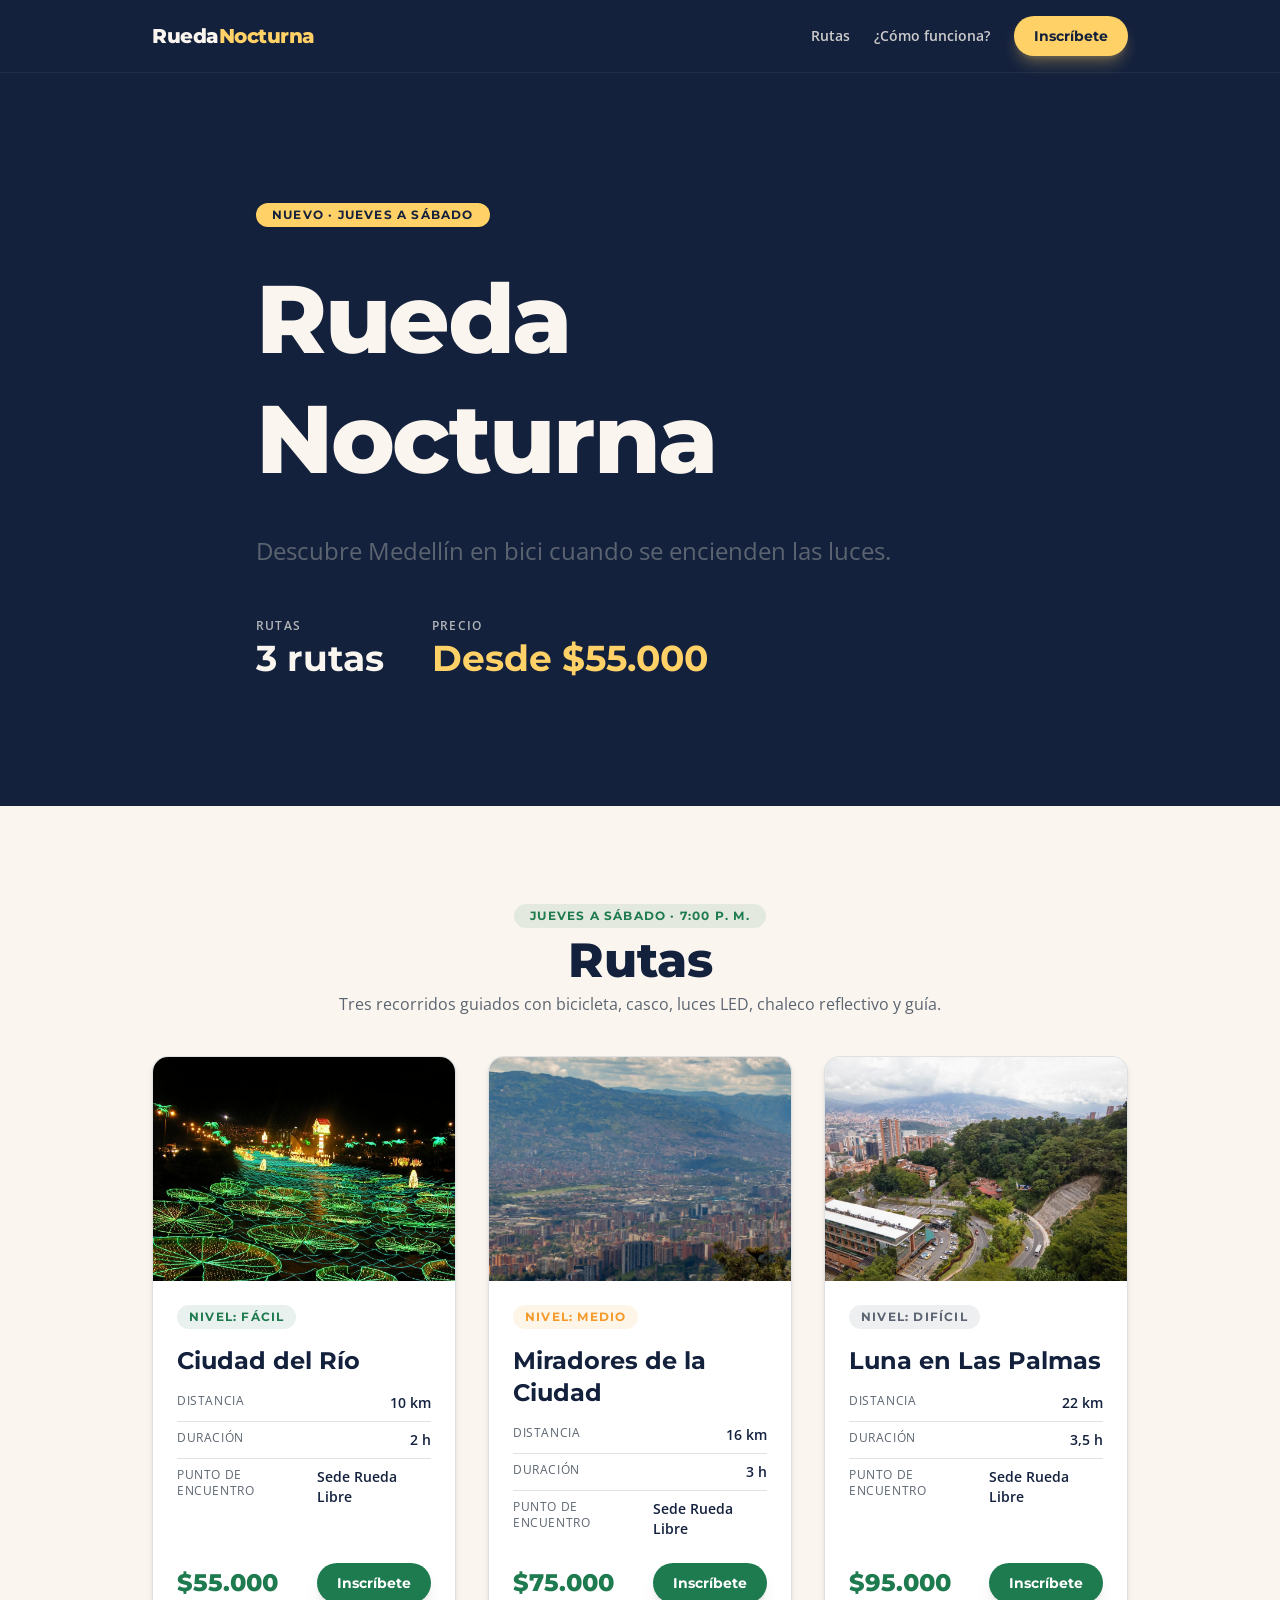
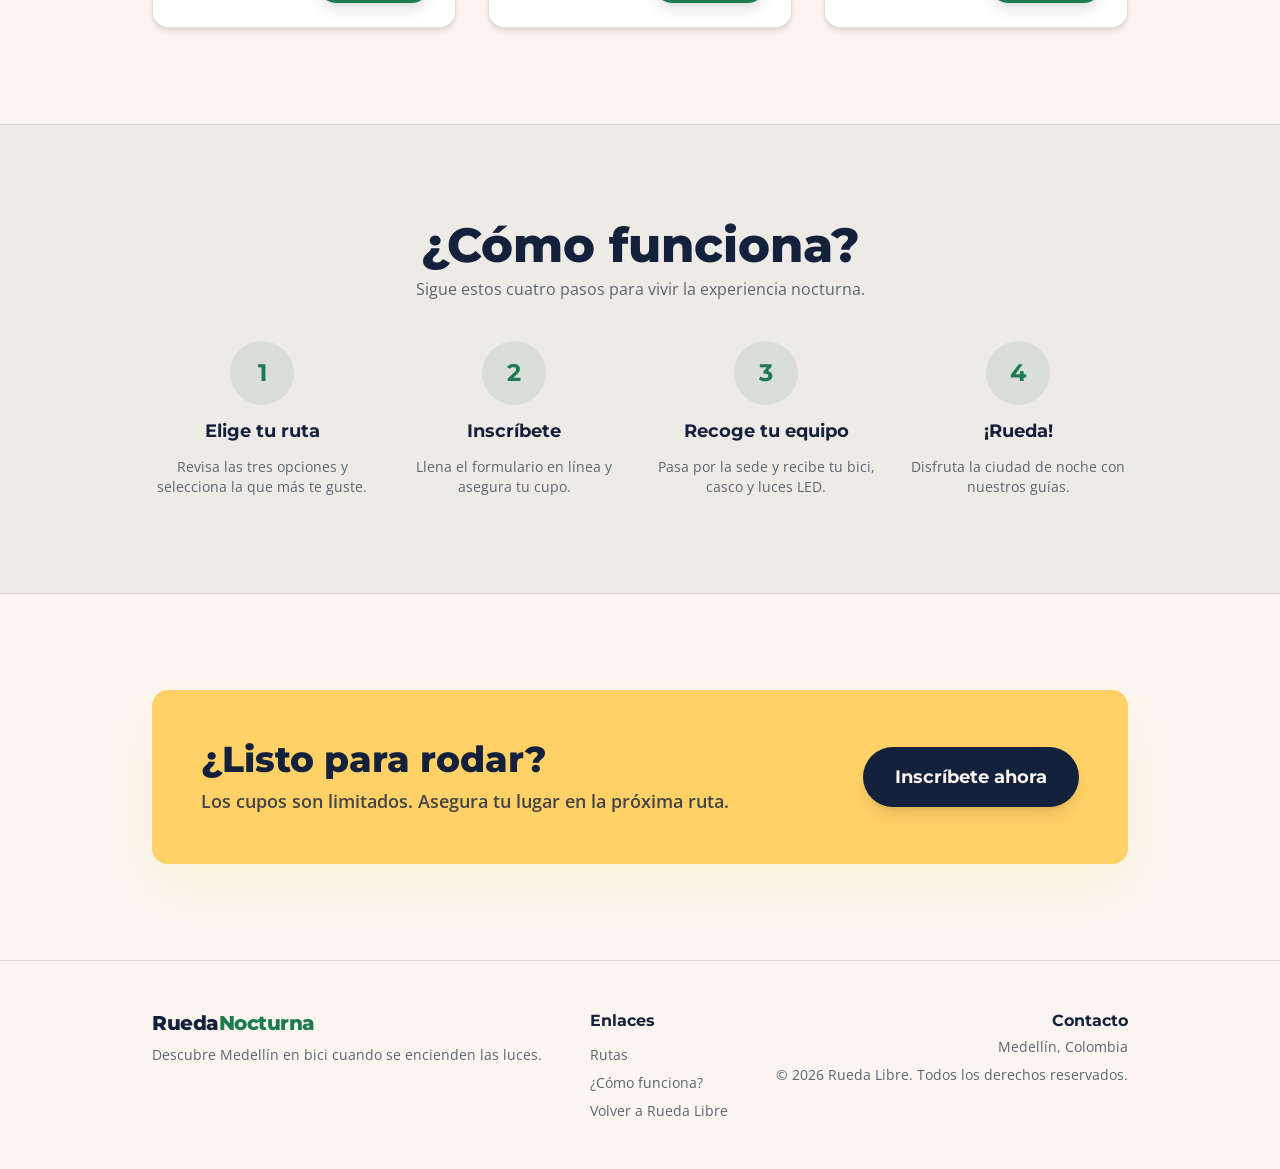
==== commit e3025435: "feat: Agrega @theme y modo oscuro" ====
--- a/nocturna/index.html
+++ b/nocturna/index.html
@@ -6,29 +6,31 @@
     <meta name="description" content="Rueda Nocturna: descubre Medellín en bici cuando se encienden las luces. Nuevo, jueves a sábado.">
     <title>Rueda Nocturna | Rueda Libre</title>
 
+    <!-- Google Fonts: Montserrat y Open Sans -->
+    <link rel="preconnect" href="https://fonts.googleapis.com">
+    <link rel="preconnect" href="https://fonts.gstatic.com" crossorigin>
+    <link href="https://fonts.googleapis.com/css2?family=Montserrat:wght@400;700;800&family=Open+Sans:wght@400;600&display=swap" rel="stylesheet">
+
     <!-- CSS generado por Tailwind CLI -->
     <link href="./src/output.css" rel="stylesheet">
 </head>
-<body class="bg-slate-950 text-slate-100 antialiased">
+<body class="font-body bg-crema text-azul-noche dark:bg-dark-bg dark:text-dark-text antialiased transition-colors duration-300">
 
     <!-- ============ ENCABEZADO (Header) ============ -->
-    <header class="border-b border-slate-800">
-        <!-- Mobile: columna | Desktop (md): fila -->
+    <header class="border-b border-gris-asfalto/20 bg-azul-noche dark:bg-dark-bg dark:border-dark-border transition-colors duration-300">
         <div class="max-w-5xl mx-auto px-6 py-4 flex flex-col md:flex-row items-center justify-between gap-4 md:gap-0">
             <!-- Logo -->
-            <a href="#" class="text-xl font-extrabold text-white tracking-tight">
-                Rueda<span class="text-emerald-400">Nocturna</span>
+            <a href="#" class="text-xl font-heading font-extrabold text-crema tracking-tight">
+                Rueda<span class="text-amarillo-farol">Nocturna</span>
             </a>
 
-            <!-- Navegación: oculta en móvil, visible desde md -->
+            <!-- Navegación -->
             <nav class="flex items-center gap-6">
-                <!-- Enlaces ocultos en móvil -->
                 <div class="hidden md:flex items-center gap-6">
-                    <a href="#rutas" class="text-sm font-semibold text-slate-300 hover:text-white transition-colors">Rutas</a>
-                    <a href="#como-funciona" class="text-sm font-semibold text-slate-300 hover:text-white transition-colors">¿Cómo funciona?</a>
-                </div>
-                <!-- Botón visible siempre -->
-                <a href="#inscripcion" class="inline-block bg-emerald-500 hover:bg-emerald-400 focus:outline-none focus:ring-4 focus:ring-emerald-300/50 text-slate-900 text-sm font-bold px-5 py-2.5 rounded-full shadow-lg shadow-emerald-500/30 transition-colors duration-200">
+                    <a href="#rutas" class="text-sm font-semibold text-crema/80 hover:text-crema transition-colors">Rutas</a>
+                    <a href="#como-funciona" class="text-sm font-semibold text-crema/80 hover:text-crema transition-colors">¿Cómo funciona?</a>
+                </div>
+                <a href="#inscripcion" class="inline-block bg-amarillo-farol hover:bg-amarillo-farol/90 focus:outline-none focus:ring-4 focus:ring-amarillo-farol/50 text-azul-noche text-sm font-heading font-bold px-5 py-2.5 rounded-full shadow-lg shadow-amarillo-farol/30 transition-all duration-200">
                     Inscríbete
                 </a>
             </nav>
@@ -36,122 +38,121 @@
     </header>
 
     <main>
-        <!-- ============ HERO (Retos 1 y 2) ============ -->
-        <section class="max-w-5xl mx-auto px-6 py-20 md:py-32 flex items-center justify-center min-h-[70vh]">
-            <div class="w-full max-w-3xl space-y-8 text-center md:text-left">
-                <span class="inline-block rounded-full bg-amber-400 text-slate-900 text-xs font-bold uppercase tracking-widest px-4 py-1">
-                    Nuevo · Jueves a sábado
-                </span>
-                <!-- Letra más grande desde lg -->
-                <h1 class="text-5xl md:text-7xl lg:text-8xl font-extrabold leading-tight tracking-tight text-white">
-                    Rueda Nocturna
-                </h1>
-                <p class="text-lg md:text-2xl text-slate-300 leading-relaxed max-w-2xl mx-auto md:mx-0">
-                    Descubre Medellín en bici cuando se encienden las luces.
-                </p>
-                <dl class="flex flex-wrap justify-center md:justify-start gap-8 md:gap-12 pt-4">
-                    <div class="space-y-1">
-                        <dt class="text-xs uppercase tracking-widest text-slate-400 font-semibold">Rutas</dt>
-                        <dd class="text-3xl md:text-4xl font-bold text-white">3 rutas</dd>
-                    </div>
-                    <div class="space-y-1">
-                        <dt class="text-xs uppercase tracking-widest text-slate-400 font-semibold">Precio</dt>
-                        <dd class="text-3xl md:text-4xl font-bold text-amber-400">Desde $55.000</dd>
-                    </div>
-                </dl>
-            </div>
-        </section>
-
-        <!-- ============ SECCIÓN RUTAS (Reto 3) ============ -->
-        <!-- Más relleno vertical en pantallas grandes -->
+        <!-- ============ HERO ============ -->
+        <section class="bg-azul-noche dark:bg-dark-bg transition-colors duration-300">
+            <div class="max-w-5xl mx-auto px-6 py-20 md:py-32 flex items-center justify-center min-h-[70vh]">
+                <div class="w-full max-w-3xl space-y-8 text-center md:text-left">
+                    <span class="inline-block rounded-full bg-amarillo-farol text-azul-noche text-xs font-heading font-bold uppercase tracking-widest px-4 py-1 shadow-sm">
+                        Nuevo · Jueves a sábado
+                    </span>
+                    <h1 class="text-5xl md:text-7xl lg:text-8xl font-heading font-extrabold leading-tight tracking-tight text-crema">
+                        Rueda Nocturna
+                    </h1>
+                    <p class="text-lg md:text-2xl text-gris-asfalto dark:text-dark-muted leading-relaxed max-w-2xl mx-auto md:mx-0">
+                        Descubre Medellín en bici cuando se encienden las luces.
+                    </p>
+                    <dl class="flex flex-wrap justify-center md:justify-start gap-8 md:gap-12 pt-4">
+                        <div class="space-y-1">
+                            <dt class="text-xs uppercase tracking-widest text-crema/70 font-semibold">Rutas</dt>
+                            <dd class="text-3xl md:text-4xl font-heading font-bold text-crema">3 rutas</dd>
+                        </div>
+                        <div class="space-y-1">
+                            <dt class="text-xs uppercase tracking-widest text-crema/70 font-semibold">Precio</dt>
+                            <dd class="text-3xl md:text-4xl font-heading font-bold text-amarillo-farol">Desde $55.000</dd>
+                        </div>
+                    </dl>
+                </div>
+            </div>
+        </section>
+
+        <!-- ============ SECCIÓN RUTAS ============ -->
         <section id="rutas" class="max-w-5xl mx-auto px-6 py-16 md:py-24">
             <div class="text-center mb-10 space-y-2">
-                <span class="inline-block rounded-full bg-emerald-500/20 text-emerald-300 text-xs font-bold uppercase tracking-widest px-4 py-1">
+                <span class="inline-block rounded-full bg-verde-ruta/10 dark:bg-verde-ruta/20 text-verde-ruta dark:text-verde-ruta text-xs font-heading font-bold uppercase tracking-widest px-4 py-1">
                     Jueves a sábado · 7:00 p. m.
                 </span>
-                <h2 class="text-4xl md:text-5xl font-extrabold text-white">Rutas</h2>
-                <p class="text-slate-400">Tres recorridos guiados con bicicleta, casco, luces LED, chaleco reflectivo y guía.</p>
-            </div>
-
-            <!-- Grid Mobile-First: 1 col móvil, 2 sm (640px), 3 lg (1024px) -->
+                <h2 class="text-4xl md:text-5xl font-heading font-extrabold text-azul-noche dark:text-crema">Rutas</h2>
+                <p class="text-gris-asfalto dark:text-dark-muted">Tres recorridos guiados con bicicleta, casco, luces LED, chaleco reflectivo y guía.</p>
+            </div>
+
             <div class="grid grid-cols-1 sm:grid-cols-2 lg:grid-cols-3 gap-8">
                 <!-- CARD 1 -->
-                <article class="bg-slate-900 border border-slate-800 rounded-2xl overflow-hidden shadow-md hover:shadow-2xl hover:border-emerald-500/50 transition-all duration-300 flex flex-col">
+                <article class="bg-white dark:bg-dark-surface border border-gris-asfalto/20 dark:border-dark-border rounded-2xl overflow-hidden shadow-md hover:shadow-2xl hover:border-verde-ruta/50 transition-all duration-300 flex flex-col">
                     <img src="../img/ciudad_rio.jpg" alt="Decoración navidad sobre el río Medellín" class="w-full h-56 object-cover">
                     <div class="p-6 space-y-4 flex-1 flex flex-col">
-                        <span class="inline-block rounded-full bg-emerald-500/20 text-emerald-300 text-xs font-bold uppercase tracking-widest px-3 py-1 w-max">Nivel: Fácil</span>
-                        <h3 class="text-2xl font-bold text-white">Ciudad del Río</h3>
-                        <dl class="space-y-2 text-sm flex-1">
-                            <div class="flex justify-between border-b border-slate-800 pb-2">
-                                <dt class="text-slate-400 uppercase tracking-wider text-xs">Distancia</dt>
-                                <dd class="text-white font-semibold">10 km</dd>
-                            </div>
-                            <div class="flex justify-between border-b border-slate-800 pb-2">
-                                <dt class="text-slate-400 uppercase tracking-wider text-xs">Duración</dt>
-                                <dd class="text-white font-semibold">2 h</dd>
+                        <span class="inline-block rounded-full bg-verde-ruta/10 text-verde-ruta dark:bg-verde-ruta/20 dark:text-verde-ruta text-xs font-heading font-bold uppercase tracking-widest px-3 py-1 w-max">Nivel: Fácil</span>
+                        <h3 class="text-2xl font-heading font-bold text-azul-noche dark:text-crema">Ciudad del Río</h3>
+                        <dl class="space-y-2 text-sm flex-1 font-body">
+                            <div class="flex justify-between border-b border-gris-asfalto/20 dark:border-dark-border pb-2">
+                                <dt class="text-gris-asfalto dark:text-dark-muted uppercase tracking-wider text-xs">Distancia</dt>
+                                <dd class="text-azul-noche dark:text-crema font-semibold">10 km</dd>
+                            </div>
+                            <div class="flex justify-between border-b border-gris-asfalto/20 dark:border-dark-border pb-2">
+                                <dt class="text-gris-asfalto dark:text-dark-muted uppercase tracking-wider text-xs">Duración</dt>
+                                <dd class="text-azul-noche dark:text-crema font-semibold">2 h</dd>
                             </div>
                             <div class="flex justify-between">
-                                <dt class="text-slate-400 uppercase tracking-wider text-xs">Punto de encuentro</dt>
-                                <dd class="text-white font-semibold">Sede Rueda Libre</dd>
+                                <dt class="text-gris-asfalto dark:text-dark-muted uppercase tracking-wider text-xs">Punto de encuentro</dt>
+                                <dd class="text-azul-noche dark:text-crema font-semibold">Sede Rueda Libre</dd>
                             </div>
                         </dl>
                         <div class="flex items-center justify-between pt-2">
-                            <p class="text-2xl font-extrabold text-emerald-400">$55.000</p>
-                            <a href="../paginas/reservas.html" class="inline-block bg-emerald-500 hover:bg-emerald-400 focus:outline-none focus:ring-4 focus:ring-emerald-300/50 text-slate-900 text-sm font-bold px-5 py-2.5 rounded-full shadow-lg shadow-emerald-500/30 transition-colors duration-200">Inscríbete</a>
+                            <p class="text-2xl font-heading font-extrabold text-verde-ruta dark:text-verde-ruta">$55.000</p>
+                            <a href="../paginas/reservas.html" class="inline-block bg-verde-ruta hover:bg-verde-hover focus:outline-none focus:ring-4 focus:ring-verde-ruta/50 text-white text-sm font-heading font-bold px-5 py-2.5 rounded-full shadow-lg transition-colors duration-200">Inscríbete</a>
                         </div>
                     </div>
                 </article>
 
                 <!-- CARD 2 -->
-                <article class="bg-slate-900 border border-slate-800 rounded-2xl overflow-hidden shadow-md hover:shadow-2xl hover:border-amber-500/50 transition-all duration-300 flex flex-col">
+                <article class="bg-white dark:bg-dark-surface border border-gris-asfalto/20 dark:border-dark-border rounded-2xl overflow-hidden shadow-md hover:shadow-2xl hover:border-naranja-pedal/50 transition-all duration-300 flex flex-col">
                     <img src="../img/mirador.jpg" alt="Un mirador de Medellín" class="w-full h-56 object-cover">
                     <div class="p-6 space-y-4 flex-1 flex flex-col">
-                        <span class="inline-block rounded-full bg-amber-500/20 text-amber-300 text-xs font-bold uppercase tracking-widest px-3 py-1 w-max">Nivel: Medio</span>
-                        <h3 class="text-2xl font-bold text-white">Miradores de la Ciudad</h3>
-                        <dl class="space-y-2 text-sm flex-1">
-                            <div class="flex justify-between border-b border-slate-800 pb-2">
-                                <dt class="text-slate-400 uppercase tracking-wider text-xs">Distancia</dt>
-                                <dd class="text-white font-semibold">16 km</dd>
-                            </div>
-                            <div class="flex justify-between border-b border-slate-800 pb-2">
-                                <dt class="text-slate-400 uppercase tracking-wider text-xs">Duración</dt>
-                                <dd class="text-white font-semibold">3 h</dd>
+                        <span class="inline-block rounded-full bg-naranja-pedal/10 text-naranja-pedal dark:bg-naranja-pedal/20 dark:text-naranja-pedal text-xs font-heading font-bold uppercase tracking-widest px-3 py-1 w-max">Nivel: Medio</span>
+                        <h3 class="text-2xl font-heading font-bold text-azul-noche dark:text-crema">Miradores de la Ciudad</h3>
+                        <dl class="space-y-2 text-sm flex-1 font-body">
+                            <div class="flex justify-between border-b border-gris-asfalto/20 dark:border-dark-border pb-2">
+                                <dt class="text-gris-asfalto dark:text-dark-muted uppercase tracking-wider text-xs">Distancia</dt>
+                                <dd class="text-azul-noche dark:text-crema font-semibold">16 km</dd>
+                            </div>
+                            <div class="flex justify-between border-b border-gris-asfalto/20 dark:border-dark-border pb-2">
+                                <dt class="text-gris-asfalto dark:text-dark-muted uppercase tracking-wider text-xs">Duración</dt>
+                                <dd class="text-azul-noche dark:text-crema font-semibold">3 h</dd>
                             </div>
                             <div class="flex justify-between">
-                                <dt class="text-slate-400 uppercase tracking-wider text-xs">Punto de encuentro</dt>
-                                <dd class="text-white font-semibold">Sede Rueda Libre</dd>
+                                <dt class="text-gris-asfalto dark:text-dark-muted uppercase tracking-wider text-xs">Punto de encuentro</dt>
+                                <dd class="text-azul-noche dark:text-crema font-semibold">Sede Rueda Libre</dd>
                             </div>
                         </dl>
                         <div class="flex items-center justify-between pt-2">
-                            <p class="text-2xl font-extrabold text-emerald-400">$75.000</p>
-                            <a href="../paginas/reservas.html" class="inline-block bg-emerald-500 hover:bg-emerald-400 focus:outline-none focus:ring-4 focus:ring-emerald-300/50 text-slate-900 text-sm font-bold px-5 py-2.5 rounded-full shadow-lg shadow-emerald-500/30 transition-colors duration-200">Inscríbete</a>
+                            <p class="text-2xl font-heading font-extrabold text-verde-ruta dark:text-verde-ruta">$75.000</p>
+                            <a href="../paginas/reservas.html" class="inline-block bg-verde-ruta hover:bg-verde-hover focus:outline-none focus:ring-4 focus:ring-verde-ruta/50 text-white text-sm font-heading font-bold px-5 py-2.5 rounded-full shadow-lg transition-colors duration-200">Inscríbete</a>
                         </div>
                     </div>
                 </article>
 
                 <!-- CARD 3 -->
-                <article class="bg-slate-900 border border-slate-800 rounded-2xl overflow-hidden shadow-md hover:shadow-2xl hover:border-rose-500/50 transition-all duration-300 flex flex-col">
+                <article class="bg-white dark:bg-dark-surface border border-gris-asfalto/20 dark:border-dark-border rounded-2xl overflow-hidden shadow-md hover:shadow-2xl hover:border-gris-asfalto/50 transition-all duration-300 flex flex-col">
                     <img src="../img/palmas.jpg" alt="Las Palmas Medellín" class="w-full h-56 object-cover">
                     <div class="p-6 space-y-4 flex-1 flex flex-col">
-                        <span class="inline-block rounded-full bg-rose-500/20 text-rose-300 text-xs font-bold uppercase tracking-widest px-3 py-1 w-max">Nivel: Difícil</span>
-                        <h3 class="text-2xl font-bold text-white">Luna en Las Palmas</h3>
-                        <dl class="space-y-2 text-sm flex-1">
-                            <div class="flex justify-between border-b border-slate-800 pb-2">
-                                <dt class="text-slate-400 uppercase tracking-wider text-xs">Distancia</dt>
-                                <dd class="text-white font-semibold">22 km</dd>
-                            </div>
-                            <div class="flex justify-between border-b border-slate-800 pb-2">
-                                <dt class="text-slate-400 uppercase tracking-wider text-xs">Duración</dt>
-                                <dd class="text-white font-semibold">3,5 h</dd>
+                        <span class="inline-block rounded-full bg-gris-asfalto/10 text-gris-asfalto dark:bg-gris-asfalto/30 dark:text-crema text-xs font-heading font-bold uppercase tracking-widest px-3 py-1 w-max">Nivel: Difícil</span>
+                        <h3 class="text-2xl font-heading font-bold text-azul-noche dark:text-crema">Luna en Las Palmas</h3>
+                        <dl class="space-y-2 text-sm flex-1 font-body">
+                            <div class="flex justify-between border-b border-gris-asfalto/20 dark:border-dark-border pb-2">
+                                <dt class="text-gris-asfalto dark:text-dark-muted uppercase tracking-wider text-xs">Distancia</dt>
+                                <dd class="text-azul-noche dark:text-crema font-semibold">22 km</dd>
+                            </div>
+                            <div class="flex justify-between border-b border-gris-asfalto/20 dark:border-dark-border pb-2">
+                                <dt class="text-gris-asfalto dark:text-dark-muted uppercase tracking-wider text-xs">Duración</dt>
+                                <dd class="text-azul-noche dark:text-crema font-semibold">3,5 h</dd>
                             </div>
                             <div class="flex justify-between">
-                                <dt class="text-slate-400 uppercase tracking-wider text-xs">Punto de encuentro</dt>
-                                <dd class="text-white font-semibold">Sede Rueda Libre</dd>
+                                <dt class="text-gris-asfalto dark:text-dark-muted uppercase tracking-wider text-xs">Punto de encuentro</dt>
+                                <dd class="text-azul-noche dark:text-crema font-semibold">Sede Rueda Libre</dd>
                             </div>
                         </dl>
                         <div class="flex items-center justify-between pt-2">
-                            <p class="text-2xl font-extrabold text-emerald-400">$95.000</p>
-                            <a href="../paginas/reservas.html" class="inline-block bg-emerald-500 hover:bg-emerald-400 focus:outline-none focus:ring-4 focus:ring-emerald-300/50 text-slate-900 text-sm font-bold px-5 py-2.5 rounded-full shadow-lg shadow-emerald-500/30 transition-colors duration-200">Inscríbete</a>
+                            <p class="text-2xl font-heading font-extrabold text-verde-ruta dark:text-verde-ruta">$95.000</p>
+                            <a href="../paginas/reservas.html" class="inline-block bg-verde-ruta hover:bg-verde-hover focus:outline-none focus:ring-4 focus:ring-verde-ruta/50 text-white text-sm font-heading font-bold px-5 py-2.5 rounded-full shadow-lg transition-colors duration-200">Inscríbete</a>
                         </div>
                     </div>
                 </article>
@@ -159,38 +160,33 @@
         </section>
 
         <!-- ============ SECCIÓN ¿CÓMO FUNCIONA? ============ -->
-        <section id="como-funciona" class="bg-slate-900 border-y border-slate-800 py-16 md:py-24">
+        <section id="como-funciona" class="bg-azul-noche/5 dark:bg-dark-surface/50 border-y border-gris-asfalto/20 dark:border-dark-border py-16 md:py-24 transition-colors duration-300">
             <div class="max-w-5xl mx-auto px-6">
                 <div class="text-center mb-10 space-y-2">
-                    <h2 class="text-4xl md:text-5xl font-extrabold text-white">¿Cómo funciona?</h2>
-                    <p class="text-slate-400">Sigue estos cuatro pasos para vivir la experiencia nocturna.</p>
-                </div>
-
-                <!-- Grid Mobile-First: 1 col móvil, 2 sm (640px), 4 lg (1024px) -->
+                    <h2 class="text-4xl md:text-5xl font-heading font-extrabold text-azul-noche dark:text-crema">¿Cómo funciona?</h2>
+                    <p class="text-gris-asfalto dark:text-dark-muted">Sigue estos cuatro pasos para vivir la experiencia nocturna.</p>
+                </div>
+
                 <div class="grid grid-cols-1 sm:grid-cols-2 lg:grid-cols-4 gap-8">
-                    <!-- Paso 1 -->
-                    <div class="text-center space-y-3">
-                        <div class="w-16 h-16 mx-auto bg-emerald-500/20 text-emerald-300 rounded-full flex items-center justify-center text-2xl font-bold">1</div>
-                        <h3 class="text-lg font-bold text-white">Elige tu ruta</h3>
-                        <p class="text-sm text-slate-400">Revisa las tres opciones y selecciona la que más te guste.</p>
-                    </div>
-                    <!-- Paso 2 -->
-                    <div class="text-center space-y-3">
-                        <div class="w-16 h-16 mx-auto bg-emerald-500/20 text-emerald-300 rounded-full flex items-center justify-center text-2xl font-bold">2</div>
-                        <h3 class="text-lg font-bold text-white">Inscríbete</h3>
-                        <p class="text-sm text-slate-400">Llena el formulario en línea y asegura tu cupo.</p>
-                    </div>
-                    <!-- Paso 3 -->
-                    <div class="text-center space-y-3">
-                        <div class="w-16 h-16 mx-auto bg-emerald-500/20 text-emerald-300 rounded-full flex items-center justify-center text-2xl font-bold">3</div>
-                        <h3 class="text-lg font-bold text-white">Recoge tu equipo</h3>
-                        <p class="text-sm text-slate-400">Pasa por la sede y recibe tu bici, casco y luces LED.</p>
-                    </div>
-                    <!-- Paso 4 -->
-                    <div class="text-center space-y-3">
-                        <div class="w-16 h-16 mx-auto bg-emerald-500/20 text-emerald-300 rounded-full flex items-center justify-center text-2xl font-bold">4</div>
-                        <h3 class="text-lg font-bold text-white">¡Rueda!</h3>
-                        <p class="text-sm text-slate-400">Disfruta la ciudad de noche con nuestros guías.</p>
+                    <div class="text-center space-y-3">
+                        <div class="w-16 h-16 mx-auto bg-verde-ruta/10 dark:bg-verde-ruta/20 text-verde-ruta rounded-full flex items-center justify-center text-2xl font-heading font-bold">1</div>
+                        <h3 class="text-lg font-heading font-bold text-azul-noche dark:text-crema">Elige tu ruta</h3>
+                        <p class="text-sm text-gris-asfalto dark:text-dark-muted">Revisa las tres opciones y selecciona la que más te guste.</p>
+                    </div>
+                    <div class="text-center space-y-3">
+                        <div class="w-16 h-16 mx-auto bg-verde-ruta/10 dark:bg-verde-ruta/20 text-verde-ruta rounded-full flex items-center justify-center text-2xl font-heading font-bold">2</div>
+                        <h3 class="text-lg font-heading font-bold text-azul-noche dark:text-crema">Inscríbete</h3>
+                        <p class="text-sm text-gris-asfalto dark:text-dark-muted">Llena el formulario en línea y asegura tu cupo.</p>
+                    </div>
+                    <div class="text-center space-y-3">
+                        <div class="w-16 h-16 mx-auto bg-verde-ruta/10 dark:bg-verde-ruta/20 text-verde-ruta rounded-full flex items-center justify-center text-2xl font-heading font-bold">3</div>
+                        <h3 class="text-lg font-heading font-bold text-azul-noche dark:text-crema">Recoge tu equipo</h3>
+                        <p class="text-sm text-gris-asfalto dark:text-dark-muted">Pasa por la sede y recibe tu bici, casco y luces LED.</p>
+                    </div>
+                    <div class="text-center space-y-3">
+                        <div class="w-16 h-16 mx-auto bg-verde-ruta/10 dark:bg-verde-ruta/20 text-verde-ruta rounded-full flex items-center justify-center text-2xl font-heading font-bold">4</div>
+                        <h3 class="text-lg font-heading font-bold text-azul-noche dark:text-crema">¡Rueda!</h3>
+                        <p class="text-sm text-gris-asfalto dark:text-dark-muted">Disfruta la ciudad de noche con nuestros guías.</p>
                     </div>
                 </div>
             </div>
@@ -198,12 +194,12 @@
 
         <!-- ============ FRANJA DE INSCRIPCIÓN ============ -->
         <section id="inscripcion" class="max-w-5xl mx-auto px-6 py-16 md:py-24">
-            <div class="bg-emerald-500 rounded-2xl p-8 md:p-12 text-center md:text-left flex flex-col md:flex-row items-center justify-between gap-8 shadow-2xl shadow-emerald-500/20">
+            <div class="bg-amarillo-farol rounded-2xl p-8 md:p-12 text-center md:text-left flex flex-col md:flex-row items-center justify-between gap-8 shadow-2xl shadow-amarillo-farol/20 dark:shadow-none border border-transparent dark:border-amarillo-farol/20 transition-colors duration-300">
                 <div class="space-y-2">
-                    <h2 class="text-3xl md:text-4xl font-extrabold text-slate-900">¿Listo para rodar?</h2>
-                    <p class="text-emerald-900 text-lg font-semibold">Los cupos son limitados. Asegura tu lugar en la próxima ruta.</p>
-                </div>
-                <a href="../paginas/reservas.html" class="inline-block bg-slate-900 hover:bg-slate-800 text-white text-lg font-bold px-8 py-4 rounded-full shadow-lg transition-colors duration-200 whitespace-nowrap">
+                    <h2 class="text-3xl md:text-4xl font-heading font-extrabold text-azul-noche">¿Listo para rodar?</h2>
+                    <p class="text-azul-noche/80 text-lg font-semibold">Los cupos son limitados. Asegura tu lugar en la próxima ruta.</p>
+                </div>
+                <a href="../paginas/reservas.html" class="inline-block bg-azul-noche hover:bg-azul-noche/90 text-crema text-lg font-heading font-bold px-8 py-4 rounded-full shadow-lg transition-colors duration-200 whitespace-nowrap">
                     Inscríbete ahora
                 </a>
             </div>
@@ -211,25 +207,22 @@
     </main>
 
     <!-- ============ PIE DE PÁGINA ============ -->
-    <footer class="border-t border-slate-800 bg-slate-950">
+    <footer class="border-t border-gris-asfalto/20 dark:border-dark-border bg-crema dark:bg-dark-bg transition-colors duration-300">
         <div class="max-w-5xl mx-auto px-6 py-12 flex flex-col md:flex-row justify-between items-center md:items-start gap-8">
-            <!-- Bloque 1: Marca -->
             <div class="text-center md:text-left">
-                <a href="#" class="text-xl font-extrabold text-white tracking-tight">Rueda<span class="text-emerald-400">Nocturna</span></a>
-                <p class="text-slate-500 text-sm mt-2">Descubre Medellín en bici cuando se encienden las luces.</p>
-            </div>
-            <!-- Bloque 2: Enlaces -->
+                <a href="#" class="text-xl font-heading font-extrabold text-azul-noche dark:text-crema tracking-tight">Rueda<span class="text-verde-ruta dark:text-amarillo-farol">Nocturna</span></a>
+                <p class="text-gris-asfalto dark:text-dark-muted text-sm mt-2">Descubre Medellín en bici cuando se encienden las luces.</p>
+            </div>
             <div class="flex flex-col items-center md:items-start gap-2">
-                <p class="text-white font-bold mb-1">Enlaces</p>
-                <a href="#rutas" class="text-slate-400 hover:text-emerald-400 text-sm transition-colors">Rutas</a>
-                <a href="#como-funciona" class="text-slate-400 hover:text-emerald-400 text-sm transition-colors">¿Cómo funciona?</a>
-                <a href="../index.html" class="text-slate-400 hover:text-emerald-400 text-sm transition-colors">Volver a Rueda Libre</a>
-            </div>
-            <!-- Bloque 3: Legal -->
+                <p class="text-azul-noche dark:text-crema font-heading font-bold mb-1">Enlaces</p>
+                <a href="#rutas" class="text-gris-asfalto dark:text-dark-muted hover:text-verde-ruta dark:hover:text-amarillo-farol text-sm transition-colors">Rutas</a>
+                <a href="#como-funciona" class="text-gris-asfalto dark:text-dark-muted hover:text-verde-ruta dark:hover:text-amarillo-farol text-sm transition-colors">¿Cómo funciona?</a>
+                <a href="../index.html" class="text-gris-asfalto dark:text-dark-muted hover:text-verde-ruta dark:hover:text-amarillo-farol text-sm transition-colors">Volver a Rueda Libre</a>
+            </div>
             <div class="text-center md:text-right">
-                <p class="text-white font-bold mb-1">Contacto</p>
-                <p class="text-slate-400 text-sm">Medellín, Colombia</p>
-                <p class="text-slate-500 text-sm mt-2">&copy; 2026 Rueda Libre. Todos los derechos reservados.</p>
+                <p class="text-azul-noche dark:text-crema font-heading font-bold mb-1">Contacto</p>
+                <p class="text-gris-asfalto dark:text-dark-muted text-sm">Medellín, Colombia</p>
+                <p class="text-gris-asfalto dark:text-dark-muted text-sm mt-2">&copy; 2026 Rueda Libre. Todos los derechos reservados.</p>
             </div>
         </div>
     </footer>
--- a/nocturna/src/output.css
+++ b/nocturna/src/output.css
@@ -68,6 +68,20 @@
     --default-transition-timing-function: cubic-bezier(0.4, 0, 0.2, 1);
     --default-font-family: var(--font-sans);
     --default-mono-font-family: var(--font-mono);
+    --color-verde-ruta: #1E7A4F;
+    --color-verde-hover: #155C3B;
+    --color-naranja-pedal: #F39A2B;
+    --color-azul-noche: #14213D;
+    --color-crema: #FAF6EF;
+    --color-gris-asfalto: #5B6470;
+    --color-amarillo-farol: #FFD166;
+    --font-heading: "Montserrat", sans-serif;
+    --font-body: "Open Sans", sans-serif;
+    --color-dark-bg: #0B1121;
+    --color-dark-surface: #14213D;
+    --color-dark-border: #1F2E52;
+    --color-dark-text: #FAF6EF;
+    --color-dark-muted: #9CA3AF;
   }
 }
 @layer base {
@@ -219,9 +233,6 @@
   }
 }
 @layer utilities {
-  .visible {
-    visibility: visible;
-  }
   .mx-auto {
     margin-inline: auto;
   }
@@ -386,72 +397,84 @@
     border-left-style: var(--tw-border-style);
     border-left-width: 4px;
   }
-  .border-amber-500 {
-    border-color: var(--color-amber-500);
-  }
-  .border-emerald-500 {
-    border-color: var(--color-emerald-500);
-  }
-  .border-sky-500 {
-    border-color: var(--color-sky-500);
-  }
-  .border-slate-500 {
-    border-color: var(--color-slate-500);
-  }
-  .border-slate-700 {
-    border-color: var(--color-slate-700);
-  }
-  .border-slate-800 {
-    border-color: var(--color-slate-800);
+  .border-azul-noche {
+    border-color: var(--color-azul-noche);
+  }
+  .border-gris-asfalto {
+    border-color: var(--color-gris-asfalto);
+  }
+  .border-gris-asfalto\/20 {
+    border-color: color-mix(in srgb, #5B6470 20%, transparent);
+    @supports (color: color-mix(in lab, red, red)) {
+      border-color: color-mix(in oklab, var(--color-gris-asfalto) 20%, transparent);
+    }
+  }
+  .border-gris-asfalto\/30 {
+    border-color: color-mix(in srgb, #5B6470 30%, transparent);
+    @supports (color: color-mix(in lab, red, red)) {
+      border-color: color-mix(in oklab, var(--color-gris-asfalto) 30%, transparent);
+    }
+  }
+  .border-naranja-pedal {
+    border-color: var(--color-naranja-pedal);
+  }
+  .border-transparent {
+    border-color: transparent;
+  }
+  .border-verde-ruta {
+    border-color: var(--color-verde-ruta);
+  }
+  .bg-amarillo-farol {
+    background-color: var(--color-amarillo-farol);
   }
   .bg-amber-400 {
     background-color: var(--color-amber-400);
   }
-  .bg-amber-500\/10 {
-    background-color: color-mix(in srgb, oklch(76.9% 0.188 70.08) 10%, transparent);
-    @supports (color: color-mix(in lab, red, red)) {
-      background-color: color-mix(in oklab, var(--color-amber-500) 10%, transparent);
-    }
-  }
-  .bg-amber-500\/20 {
-    background-color: color-mix(in srgb, oklch(76.9% 0.188 70.08) 20%, transparent);
-    @supports (color: color-mix(in lab, red, red)) {
-      background-color: color-mix(in oklab, var(--color-amber-500) 20%, transparent);
-    }
+  .bg-azul-noche {
+    background-color: var(--color-azul-noche);
+  }
+  .bg-azul-noche\/5 {
+    background-color: color-mix(in srgb, #14213D 5%, transparent);
+    @supports (color: color-mix(in lab, red, red)) {
+      background-color: color-mix(in oklab, var(--color-azul-noche) 5%, transparent);
+    }
+  }
+  .bg-crema {
+    background-color: var(--color-crema);
   }
   .bg-emerald-500 {
     background-color: var(--color-emerald-500);
   }
-  .bg-emerald-500\/10 {
-    background-color: color-mix(in srgb, oklch(69.6% 0.17 162.48) 10%, transparent);
-    @supports (color: color-mix(in lab, red, red)) {
-      background-color: color-mix(in oklab, var(--color-emerald-500) 10%, transparent);
-    }
-  }
-  .bg-emerald-500\/20 {
-    background-color: color-mix(in srgb, oklch(69.6% 0.17 162.48) 20%, transparent);
-    @supports (color: color-mix(in lab, red, red)) {
-      background-color: color-mix(in oklab, var(--color-emerald-500) 20%, transparent);
-    }
-  }
-  .bg-rose-500\/20 {
-    background-color: color-mix(in srgb, oklch(64.5% 0.246 16.439) 20%, transparent);
-    @supports (color: color-mix(in lab, red, red)) {
-      background-color: color-mix(in oklab, var(--color-rose-500) 20%, transparent);
-    }
-  }
-  .bg-sky-500\/10 {
-    background-color: color-mix(in srgb, oklch(68.5% 0.169 237.323) 10%, transparent);
-    @supports (color: color-mix(in lab, red, red)) {
-      background-color: color-mix(in oklab, var(--color-sky-500) 10%, transparent);
-    }
-  }
-  .bg-slate-900 {
-    background-color: var(--color-slate-900);
+  .bg-gris-asfalto\/10 {
+    background-color: color-mix(in srgb, #5B6470 10%, transparent);
+    @supports (color: color-mix(in lab, red, red)) {
+      background-color: color-mix(in oklab, var(--color-gris-asfalto) 10%, transparent);
+    }
+  }
+  .bg-naranja-pedal\/10 {
+    background-color: color-mix(in srgb, #F39A2B 10%, transparent);
+    @supports (color: color-mix(in lab, red, red)) {
+      background-color: color-mix(in oklab, var(--color-naranja-pedal) 10%, transparent);
+    }
   }
   .bg-slate-950 {
     background-color: var(--color-slate-950);
   }
+  .bg-transparent {
+    background-color: transparent;
+  }
+  .bg-verde-ruta {
+    background-color: var(--color-verde-ruta);
+  }
+  .bg-verde-ruta\/10 {
+    background-color: color-mix(in srgb, #1E7A4F 10%, transparent);
+    @supports (color: color-mix(in lab, red, red)) {
+      background-color: color-mix(in oklab, var(--color-verde-ruta) 10%, transparent);
+    }
+  }
+  .bg-white {
+    background-color: var(--color-white);
+  }
   .object-cover {
     object-fit: cover;
   }
@@ -523,6 +546,12 @@
   }
   .text-center {
     text-align: center;
+  }
+  .font-body {
+    font-family: var(--font-body);
+  }
+  .font-heading {
+    font-family: var(--font-heading);
   }
   .text-2xl {
     font-size: var(--text-2xl);
@@ -591,53 +620,62 @@
   .whitespace-nowrap {
     white-space: nowrap;
   }
-  .text-amber-300 {
-    color: var(--color-amber-300);
+  .text-amarillo-farol {
+    color: var(--color-amarillo-farol);
   }
   .text-amber-400 {
     color: var(--color-amber-400);
   }
-  .text-emerald-300 {
-    color: var(--color-emerald-300);
-  }
-  .text-emerald-400 {
-    color: var(--color-emerald-400);
-  }
-  .text-emerald-900 {
-    color: var(--color-emerald-900);
-  }
-  .text-rose-300 {
-    color: var(--color-rose-300);
-  }
-  .text-sky-300 {
-    color: var(--color-sky-300);
+  .text-azul-noche {
+    color: var(--color-azul-noche);
+  }
+  .text-azul-noche\/80 {
+    color: color-mix(in srgb, #14213D 80%, transparent);
+    @supports (color: color-mix(in lab, red, red)) {
+      color: color-mix(in oklab, var(--color-azul-noche) 80%, transparent);
+    }
+  }
+  .text-crema {
+    color: var(--color-crema);
+  }
+  .text-crema\/70 {
+    color: color-mix(in srgb, #FAF6EF 70%, transparent);
+    @supports (color: color-mix(in lab, red, red)) {
+      color: color-mix(in oklab, var(--color-crema) 70%, transparent);
+    }
+  }
+  .text-crema\/80 {
+    color: color-mix(in srgb, #FAF6EF 80%, transparent);
+    @supports (color: color-mix(in lab, red, red)) {
+      color: color-mix(in oklab, var(--color-crema) 80%, transparent);
+    }
+  }
+  .text-gris-asfalto {
+    color: var(--color-gris-asfalto);
+  }
+  .text-naranja-pedal {
+    color: var(--color-naranja-pedal);
   }
   .text-slate-100 {
     color: var(--color-slate-100);
   }
-  .text-slate-200 {
-    color: var(--color-slate-200);
-  }
   .text-slate-300 {
     color: var(--color-slate-300);
   }
   .text-slate-400 {
     color: var(--color-slate-400);
   }
-  .text-slate-500 {
-    color: var(--color-slate-500);
-  }
   .text-slate-900 {
     color: var(--color-slate-900);
   }
+  .text-verde-ruta {
+    color: var(--color-verde-ruta);
+  }
   .text-white {
     color: var(--color-white);
   }
   .uppercase {
     text-transform: uppercase;
-  }
-  .underline {
-    text-decoration-line: underline;
   }
   .underline-offset-4 {
     text-underline-offset: 4px;
@@ -658,22 +696,20 @@
     --tw-shadow: 0 4px 6px -1px var(--tw-shadow-color, rgb(0 0 0 / 0.1)), 0 2px 4px -2px var(--tw-shadow-color, rgb(0 0 0 / 0.1));
     box-shadow: var(--tw-inset-shadow), var(--tw-inset-ring-shadow), var(--tw-ring-offset-shadow), var(--tw-ring-shadow), var(--tw-shadow);
   }
-  .shadow-amber-500\/30 {
-    --tw-shadow-color: color-mix(in srgb, oklch(76.9% 0.188 70.08) 30%, transparent);
-    @supports (color: color-mix(in lab, red, red)) {
-      --tw-shadow-color: color-mix(in oklab, color-mix(in oklab, var(--color-amber-500) 30%, transparent) var(--tw-shadow-alpha), transparent);
-    }
-  }
-  .shadow-emerald-500\/20 {
-    --tw-shadow-color: color-mix(in srgb, oklch(69.6% 0.17 162.48) 20%, transparent);
-    @supports (color: color-mix(in lab, red, red)) {
-      --tw-shadow-color: color-mix(in oklab, color-mix(in oklab, var(--color-emerald-500) 20%, transparent) var(--tw-shadow-alpha), transparent);
-    }
-  }
-  .shadow-emerald-500\/30 {
-    --tw-shadow-color: color-mix(in srgb, oklch(69.6% 0.17 162.48) 30%, transparent);
-    @supports (color: color-mix(in lab, red, red)) {
-      --tw-shadow-color: color-mix(in oklab, color-mix(in oklab, var(--color-emerald-500) 30%, transparent) var(--tw-shadow-alpha), transparent);
+  .shadow-sm {
+    --tw-shadow: 0 1px 3px 0 var(--tw-shadow-color, rgb(0 0 0 / 0.1)), 0 1px 2px -1px var(--tw-shadow-color, rgb(0 0 0 / 0.1));
+    box-shadow: var(--tw-inset-shadow), var(--tw-inset-ring-shadow), var(--tw-ring-offset-shadow), var(--tw-ring-shadow), var(--tw-shadow);
+  }
+  .shadow-amarillo-farol\/20 {
+    --tw-shadow-color: color-mix(in srgb, #FFD166 20%, transparent);
+    @supports (color: color-mix(in lab, red, red)) {
+      --tw-shadow-color: color-mix(in oklab, color-mix(in oklab, var(--color-amarillo-farol) 20%, transparent) var(--tw-shadow-alpha), transparent);
+    }
+  }
+  .shadow-amarillo-farol\/30 {
+    --tw-shadow-color: color-mix(in srgb, #FFD166 30%, transparent);
+    @supports (color: color-mix(in lab, red, red)) {
+      --tw-shadow-color: color-mix(in oklab, color-mix(in oklab, var(--color-amarillo-farol) 30%, transparent) var(--tw-shadow-alpha), transparent);
     }
   }
   .transition-all {
@@ -694,71 +730,98 @@
     --tw-duration: 300ms;
     transition-duration: 300ms;
   }
-  .placeholder\:text-slate-500::placeholder {
-    color: var(--color-slate-500);
+  .placeholder\:text-gris-asfalto\/50::placeholder {
+    color: color-mix(in srgb, #5B6470 50%, transparent);
+    @supports (color: color-mix(in lab, red, red)) {
+      color: color-mix(in oklab, var(--color-gris-asfalto) 50%, transparent);
+    }
   }
   @media (hover: hover) {
-    .hover\:border-amber-500\/50:hover {
-      border-color: color-mix(in srgb, oklch(76.9% 0.188 70.08) 50%, transparent);
-    }
-    @supports (color: color-mix(in lab, red, red)) {
-      .hover\:border-amber-500\/50:hover {
-        border-color: color-mix(in oklab, var(--color-amber-500) 50%, transparent);
-      }
-    }
-    .hover\:border-emerald-500\/50:hover {
-      border-color: color-mix(in srgb, oklch(69.6% 0.17 162.48) 50%, transparent);
-    }
-    @supports (color: color-mix(in lab, red, red)) {
-      .hover\:border-emerald-500\/50:hover {
-        border-color: color-mix(in oklab, var(--color-emerald-500) 50%, transparent);
-      }
-    }
-    .hover\:border-rose-500\/50:hover {
-      border-color: color-mix(in srgb, oklch(64.5% 0.246 16.439) 50%, transparent);
-    }
-    @supports (color: color-mix(in lab, red, red)) {
-      .hover\:border-rose-500\/50:hover {
-        border-color: color-mix(in oklab, var(--color-rose-500) 50%, transparent);
-      }
-    }
-    .hover\:border-white:hover {
-      border-color: var(--color-white);
-    }
-    .hover\:bg-amber-300:hover {
-      background-color: var(--color-amber-300);
+    .hover\:border-gris-asfalto\/50:hover {
+      border-color: color-mix(in srgb, #5B6470 50%, transparent);
+    }
+    @supports (color: color-mix(in lab, red, red)) {
+      .hover\:border-gris-asfalto\/50:hover {
+        border-color: color-mix(in oklab, var(--color-gris-asfalto) 50%, transparent);
+      }
+    }
+    .hover\:border-naranja-pedal\/50:hover {
+      border-color: color-mix(in srgb, #F39A2B 50%, transparent);
+    }
+    @supports (color: color-mix(in lab, red, red)) {
+      .hover\:border-naranja-pedal\/50:hover {
+        border-color: color-mix(in oklab, var(--color-naranja-pedal) 50%, transparent);
+      }
+    }
+    .hover\:border-verde-ruta\/50:hover {
+      border-color: color-mix(in srgb, #1E7A4F 50%, transparent);
+    }
+    @supports (color: color-mix(in lab, red, red)) {
+      .hover\:border-verde-ruta\/50:hover {
+        border-color: color-mix(in oklab, var(--color-verde-ruta) 50%, transparent);
+      }
+    }
+    .hover\:bg-amarillo-farol\/90:hover {
+      background-color: color-mix(in srgb, #FFD166 90%, transparent);
+    }
+    @supports (color: color-mix(in lab, red, red)) {
+      .hover\:bg-amarillo-farol\/90:hover {
+        background-color: color-mix(in oklab, var(--color-amarillo-farol) 90%, transparent);
+      }
+    }
+    .hover\:bg-azul-noche\/10:hover {
+      background-color: color-mix(in srgb, #14213D 10%, transparent);
+    }
+    @supports (color: color-mix(in lab, red, red)) {
+      .hover\:bg-azul-noche\/10:hover {
+        background-color: color-mix(in oklab, var(--color-azul-noche) 10%, transparent);
+      }
+    }
+    .hover\:bg-azul-noche\/90:hover {
+      background-color: color-mix(in srgb, #14213D 90%, transparent);
+    }
+    @supports (color: color-mix(in lab, red, red)) {
+      .hover\:bg-azul-noche\/90:hover {
+        background-color: color-mix(in oklab, var(--color-azul-noche) 90%, transparent);
+      }
     }
     .hover\:bg-emerald-400:hover {
       background-color: var(--color-emerald-400);
     }
-    .hover\:bg-slate-800:hover {
-      background-color: var(--color-slate-800);
-    }
-    .hover\:text-emerald-300:hover {
-      color: var(--color-emerald-300);
-    }
-    .hover\:text-emerald-400:hover {
-      color: var(--color-emerald-400);
-    }
-    .hover\:text-white:hover {
-      color: var(--color-white);
+    .hover\:bg-verde-hover:hover {
+      background-color: var(--color-verde-hover);
+    }
+    .hover\:text-crema:hover {
+      color: var(--color-crema);
+    }
+    .hover\:text-verde-ruta:hover {
+      color: var(--color-verde-ruta);
+    }
+    .hover\:underline:hover {
+      text-decoration-line: underline;
     }
     .hover\:shadow-2xl:hover {
       --tw-shadow: 0 25px 50px -12px var(--tw-shadow-color, rgb(0 0 0 / 0.25));
       box-shadow: var(--tw-inset-shadow), var(--tw-inset-ring-shadow), var(--tw-ring-offset-shadow), var(--tw-ring-shadow), var(--tw-shadow);
     }
   }
-  .focus\:border-emerald-500:focus {
-    border-color: var(--color-emerald-500);
+  .focus\:border-verde-ruta:focus {
+    border-color: var(--color-verde-ruta);
   }
   .focus\:ring-4:focus {
     --tw-ring-shadow: var(--tw-ring-inset, ) 0 0 0 calc(4px + var(--tw-ring-offset-width)) var(--tw-ring-color, currentcolor);
     box-shadow: var(--tw-inset-shadow), var(--tw-inset-ring-shadow), var(--tw-ring-offset-shadow), var(--tw-ring-shadow), var(--tw-shadow);
   }
-  .focus\:ring-amber-300\/50:focus {
-    --tw-ring-color: color-mix(in srgb, oklch(87.9% 0.169 91.605) 50%, transparent);
-    @supports (color: color-mix(in lab, red, red)) {
-      --tw-ring-color: color-mix(in oklab, var(--color-amber-300) 50%, transparent);
+  .focus\:ring-amarillo-farol\/50:focus {
+    --tw-ring-color: color-mix(in srgb, #FFD166 50%, transparent);
+    @supports (color: color-mix(in lab, red, red)) {
+      --tw-ring-color: color-mix(in oklab, var(--color-amarillo-farol) 50%, transparent);
+    }
+  }
+  .focus\:ring-azul-noche\/50:focus {
+    --tw-ring-color: color-mix(in srgb, #14213D 50%, transparent);
+    @supports (color: color-mix(in lab, red, red)) {
+      --tw-ring-color: color-mix(in oklab, var(--color-azul-noche) 50%, transparent);
     }
   }
   .focus\:ring-emerald-300\/50:focus {
@@ -767,16 +830,16 @@
       --tw-ring-color: color-mix(in oklab, var(--color-emerald-300) 50%, transparent);
     }
   }
-  .focus\:ring-emerald-500\/30:focus {
-    --tw-ring-color: color-mix(in srgb, oklch(69.6% 0.17 162.48) 30%, transparent);
-    @supports (color: color-mix(in lab, red, red)) {
-      --tw-ring-color: color-mix(in oklab, var(--color-emerald-500) 30%, transparent);
-    }
-  }
-  .focus\:ring-slate-400\/50:focus {
-    --tw-ring-color: color-mix(in srgb, oklch(70.4% 0.04 256.788) 50%, transparent);
-    @supports (color: color-mix(in lab, red, red)) {
-      --tw-ring-color: color-mix(in oklab, var(--color-slate-400) 50%, transparent);
+  .focus\:ring-verde-ruta\/30:focus {
+    --tw-ring-color: color-mix(in srgb, #1E7A4F 30%, transparent);
+    @supports (color: color-mix(in lab, red, red)) {
+      --tw-ring-color: color-mix(in oklab, var(--color-verde-ruta) 30%, transparent);
+    }
+  }
+  .focus\:ring-verde-ruta\/50:focus {
+    --tw-ring-color: color-mix(in srgb, #1E7A4F 50%, transparent);
+    @supports (color: color-mix(in lab, red, red)) {
+      --tw-ring-color: color-mix(in oklab, var(--color-verde-ruta) 50%, transparent);
     }
   }
   .focus\:outline-none:focus {
@@ -852,6 +915,117 @@
     .lg\:text-8xl {
       font-size: var(--text-8xl);
       line-height: var(--tw-leading, var(--text-8xl--line-height));
+    }
+  }
+  @media (prefers-color-scheme: dark) {
+    .dark\:border-amarillo-farol\/20 {
+      border-color: color-mix(in srgb, #FFD166 20%, transparent);
+    }
+    @supports (color: color-mix(in lab, red, red)) {
+      .dark\:border-amarillo-farol\/20 {
+        border-color: color-mix(in oklab, var(--color-amarillo-farol) 20%, transparent);
+      }
+    }
+    .dark\:border-crema {
+      border-color: var(--color-crema);
+    }
+    .dark\:border-dark-border {
+      border-color: var(--color-dark-border);
+    }
+    .dark\:border-gris-asfalto\/50 {
+      border-color: color-mix(in srgb, #5B6470 50%, transparent);
+    }
+    @supports (color: color-mix(in lab, red, red)) {
+      .dark\:border-gris-asfalto\/50 {
+        border-color: color-mix(in oklab, var(--color-gris-asfalto) 50%, transparent);
+      }
+    }
+    .dark\:bg-dark-bg {
+      background-color: var(--color-dark-bg);
+    }
+    .dark\:bg-dark-surface {
+      background-color: var(--color-dark-surface);
+    }
+    .dark\:bg-dark-surface\/50 {
+      background-color: color-mix(in srgb, #14213D 50%, transparent);
+    }
+    @supports (color: color-mix(in lab, red, red)) {
+      .dark\:bg-dark-surface\/50 {
+        background-color: color-mix(in oklab, var(--color-dark-surface) 50%, transparent);
+      }
+    }
+    .dark\:bg-gris-asfalto\/20 {
+      background-color: color-mix(in srgb, #5B6470 20%, transparent);
+    }
+    @supports (color: color-mix(in lab, red, red)) {
+      .dark\:bg-gris-asfalto\/20 {
+        background-color: color-mix(in oklab, var(--color-gris-asfalto) 20%, transparent);
+      }
+    }
+    .dark\:bg-gris-asfalto\/30 {
+      background-color: color-mix(in srgb, #5B6470 30%, transparent);
+    }
+    @supports (color: color-mix(in lab, red, red)) {
+      .dark\:bg-gris-asfalto\/30 {
+        background-color: color-mix(in oklab, var(--color-gris-asfalto) 30%, transparent);
+      }
+    }
+    .dark\:bg-naranja-pedal\/20 {
+      background-color: color-mix(in srgb, #F39A2B 20%, transparent);
+    }
+    @supports (color: color-mix(in lab, red, red)) {
+      .dark\:bg-naranja-pedal\/20 {
+        background-color: color-mix(in oklab, var(--color-naranja-pedal) 20%, transparent);
+      }
+    }
+    .dark\:bg-verde-ruta\/20 {
+      background-color: color-mix(in srgb, #1E7A4F 20%, transparent);
+    }
+    @supports (color: color-mix(in lab, red, red)) {
+      .dark\:bg-verde-ruta\/20 {
+        background-color: color-mix(in oklab, var(--color-verde-ruta) 20%, transparent);
+      }
+    }
+    .dark\:text-amarillo-farol {
+      color: var(--color-amarillo-farol);
+    }
+    .dark\:text-crema {
+      color: var(--color-crema);
+    }
+    .dark\:text-dark-muted {
+      color: var(--color-dark-muted);
+    }
+    .dark\:text-dark-text {
+      color: var(--color-dark-text);
+    }
+    .dark\:text-naranja-pedal {
+      color: var(--color-naranja-pedal);
+    }
+    .dark\:text-verde-ruta {
+      color: var(--color-verde-ruta);
+    }
+    .dark\:shadow-none {
+      --tw-shadow: 0 0 #0000;
+      box-shadow: var(--tw-inset-shadow), var(--tw-inset-ring-shadow), var(--tw-ring-offset-shadow), var(--tw-ring-shadow), var(--tw-shadow);
+    }
+    .dark\:placeholder\:text-dark-muted\/50::placeholder {
+      color: color-mix(in srgb, #9CA3AF 50%, transparent);
+      @supports (color: color-mix(in lab, red, red)) {
+        color: color-mix(in oklab, var(--color-dark-muted) 50%, transparent);
+      }
+    }
+    @media (hover: hover) {
+      .dark\:hover\:bg-crema\/10:hover {
+        background-color: color-mix(in srgb, #FAF6EF 10%, transparent);
+      }
+      @supports (color: color-mix(in lab, red, red)) {
+        .dark\:hover\:bg-crema\/10:hover {
+          background-color: color-mix(in oklab, var(--color-crema) 10%, transparent);
+        }
+      }
+      .dark\:hover\:text-amarillo-farol:hover {
+        color: var(--color-amarillo-farol);
+      }
     }
   }
 }
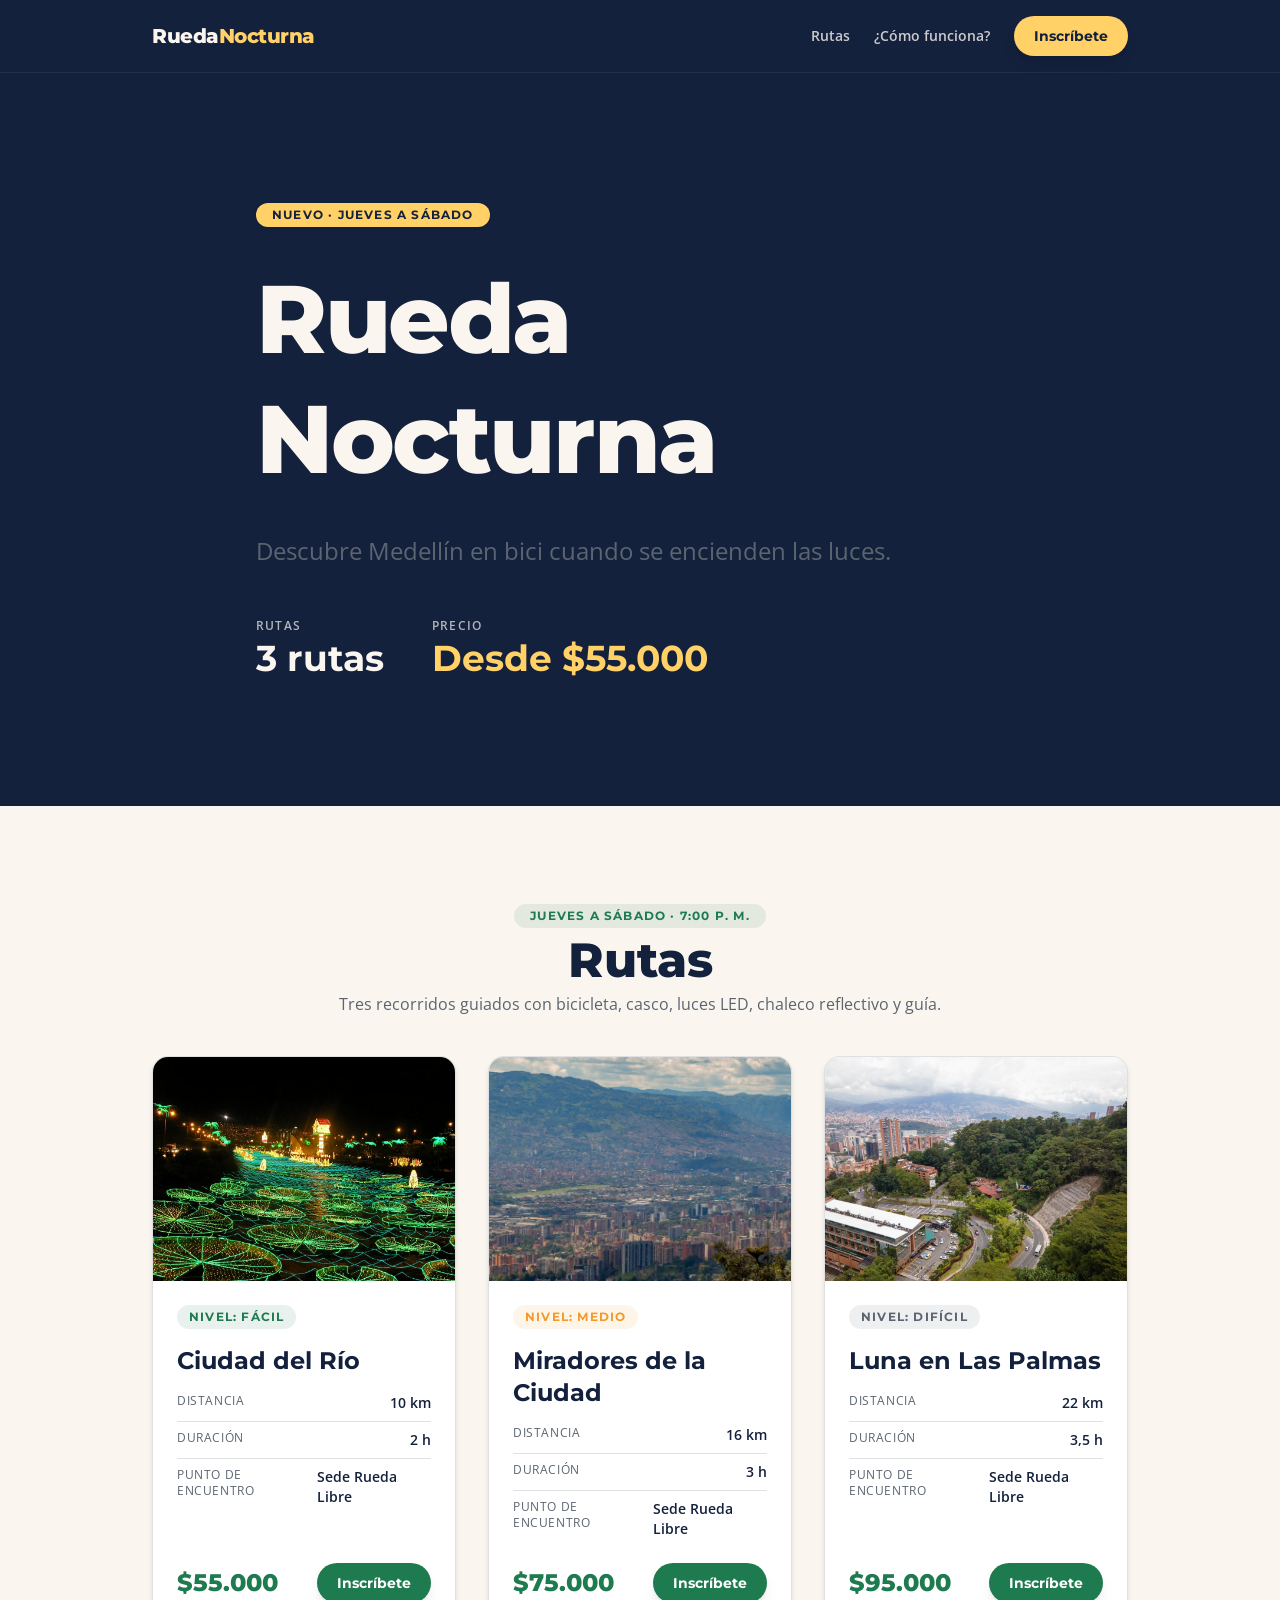
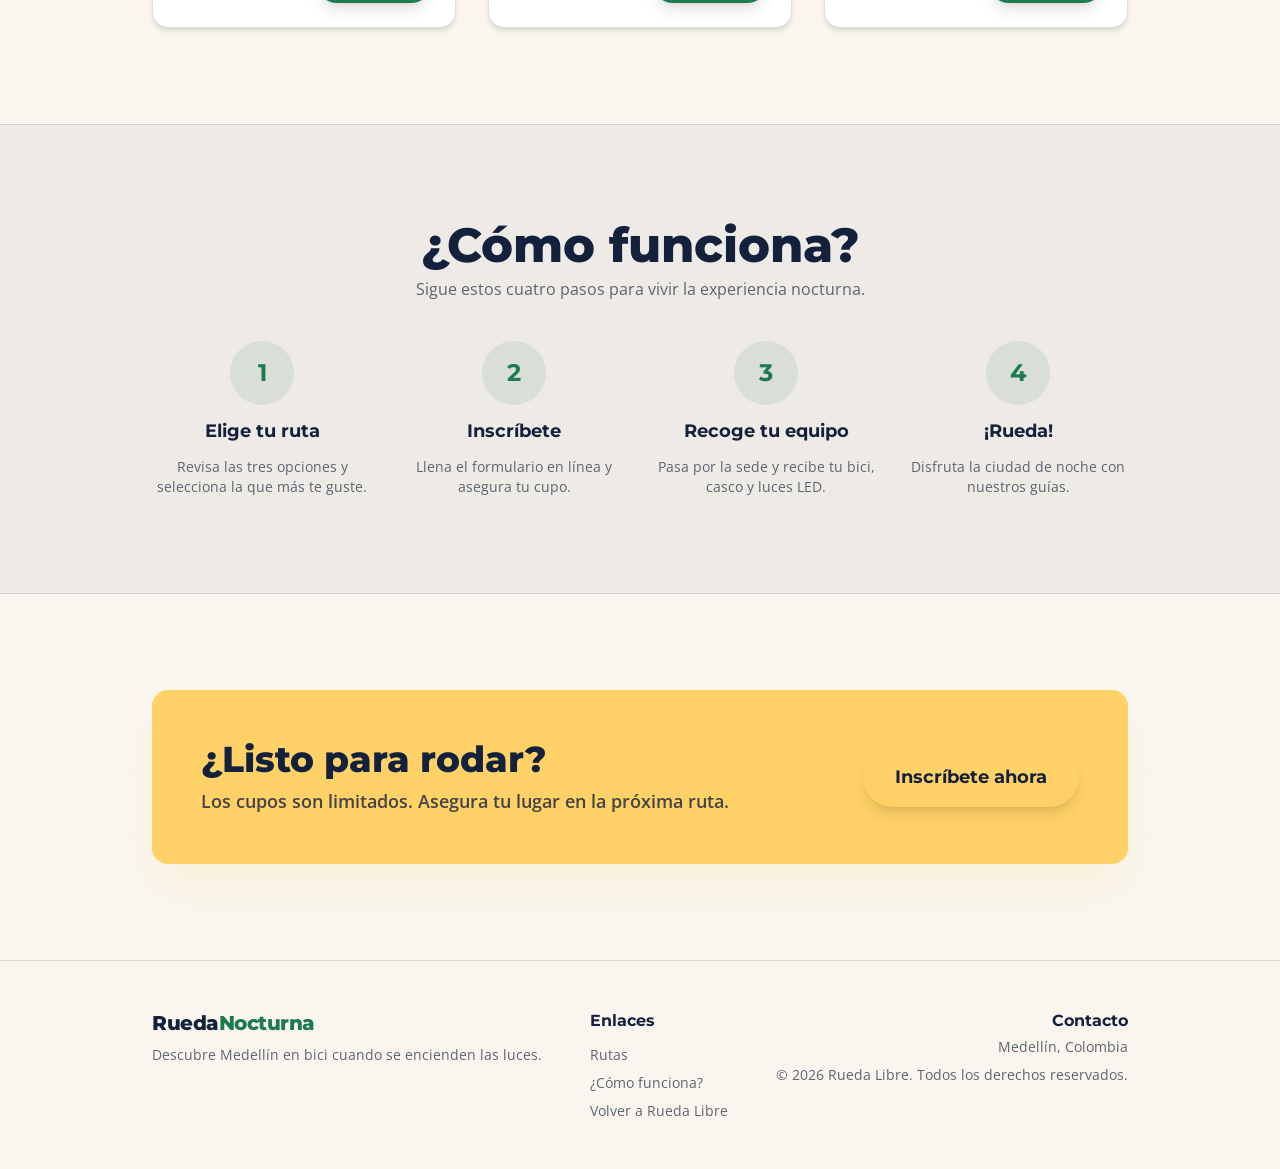
==== commit 2d23bf92: "feat: Agrega refactorización con @apply" ====
--- a/nocturna/index.html
+++ b/nocturna/index.html
@@ -6,33 +6,30 @@
     <meta name="description" content="Rueda Nocturna: descubre Medellín en bici cuando se encienden las luces. Nuevo, jueves a sábado.">
     <title>Rueda Nocturna | Rueda Libre</title>
 
-    <!-- Google Fonts: Montserrat y Open Sans -->
+    <!-- Google Fonts -->
     <link rel="preconnect" href="https://fonts.googleapis.com">
     <link rel="preconnect" href="https://fonts.gstatic.com" crossorigin>
     <link href="https://fonts.googleapis.com/css2?family=Montserrat:wght@400;700;800&family=Open+Sans:wght@400;600&display=swap" rel="stylesheet">
 
-    <!-- CSS generado por Tailwind CLI -->
     <link href="./src/output.css" rel="stylesheet">
 </head>
 <body class="font-body bg-crema text-azul-noche dark:bg-dark-bg dark:text-dark-text antialiased transition-colors duration-300">
 
-    <!-- ============ ENCABEZADO (Header) ============ -->
+    <!-- ============ ENCABEZADO ============ -->
     <header class="border-b border-gris-asfalto/20 bg-azul-noche dark:bg-dark-bg dark:border-dark-border transition-colors duration-300">
         <div class="max-w-5xl mx-auto px-6 py-4 flex flex-col md:flex-row items-center justify-between gap-4 md:gap-0">
-            <!-- Logo -->
+            
             <a href="#" class="text-xl font-heading font-extrabold text-crema tracking-tight">
                 Rueda<span class="text-amarillo-farol">Nocturna</span>
             </a>
 
-            <!-- Navegación -->
             <nav class="flex items-center gap-6">
                 <div class="hidden md:flex items-center gap-6">
                     <a href="#rutas" class="text-sm font-semibold text-crema/80 hover:text-crema transition-colors">Rutas</a>
                     <a href="#como-funciona" class="text-sm font-semibold text-crema/80 hover:text-crema transition-colors">¿Cómo funciona?</a>
                 </div>
-                <a href="#inscripcion" class="inline-block bg-amarillo-farol hover:bg-amarillo-farol/90 focus:outline-none focus:ring-4 focus:ring-amarillo-farol/50 text-azul-noche text-sm font-heading font-bold px-5 py-2.5 rounded-full shadow-lg shadow-amarillo-farol/30 transition-all duration-200">
-                    Inscríbete
-                </a>
+                <!-- Botón Refactorizado -->
+                <a href="#inscripcion" class="btn-secondary">Inscríbete</a>
             </nav>
         </div>
     </header>
@@ -42,7 +39,7 @@
         <section class="bg-azul-noche dark:bg-dark-bg transition-colors duration-300">
             <div class="max-w-5xl mx-auto px-6 py-20 md:py-32 flex items-center justify-center min-h-[70vh]">
                 <div class="w-full max-w-3xl space-y-8 text-center md:text-left">
-                    <span class="inline-block rounded-full bg-amarillo-farol text-azul-noche text-xs font-heading font-bold uppercase tracking-widest px-4 py-1 shadow-sm">
+                    <span class="inline-block bg-amarillo-farol text-azul-noche text-xs font-heading font-bold uppercase tracking-widest px-4 py-1 rounded-full shadow-sm">
                         Nuevo · Jueves a sábado
                     </span>
                     <h1 class="text-5xl md:text-7xl lg:text-8xl font-heading font-extrabold leading-tight tracking-tight text-crema">
@@ -68,7 +65,7 @@
         <!-- ============ SECCIÓN RUTAS ============ -->
         <section id="rutas" class="max-w-5xl mx-auto px-6 py-16 md:py-24">
             <div class="text-center mb-10 space-y-2">
-                <span class="inline-block rounded-full bg-verde-ruta/10 dark:bg-verde-ruta/20 text-verde-ruta dark:text-verde-ruta text-xs font-heading font-bold uppercase tracking-widest px-4 py-1">
+                <span class="inline-block bg-verde-ruta/10 dark:bg-verde-ruta/20 text-verde-ruta dark:text-verde-ruta text-xs font-heading font-bold uppercase tracking-widest px-4 py-1 rounded-full">
                     Jueves a sábado · 7:00 p. m.
                 </span>
                 <h2 class="text-4xl md:text-5xl font-heading font-extrabold text-azul-noche dark:text-crema">Rutas</h2>
@@ -80,7 +77,8 @@
                 <article class="bg-white dark:bg-dark-surface border border-gris-asfalto/20 dark:border-dark-border rounded-2xl overflow-hidden shadow-md hover:shadow-2xl hover:border-verde-ruta/50 transition-all duration-300 flex flex-col">
                     <img src="../img/ciudad_rio.jpg" alt="Decoración navidad sobre el río Medellín" class="w-full h-56 object-cover">
                     <div class="p-6 space-y-4 flex-1 flex flex-col">
-                        <span class="inline-block rounded-full bg-verde-ruta/10 text-verde-ruta dark:bg-verde-ruta/20 dark:text-verde-ruta text-xs font-heading font-bold uppercase tracking-widest px-3 py-1 w-max">Nivel: Fácil</span>
+                        <!-- Etiqueta Refactorizada -->
+                        <span class="badge-level bg-verde-ruta/10 text-verde-ruta dark:bg-verde-ruta/20 dark:text-verde-ruta">Nivel: Fácil</span>
                         <h3 class="text-2xl font-heading font-bold text-azul-noche dark:text-crema">Ciudad del Río</h3>
                         <dl class="space-y-2 text-sm flex-1 font-body">
                             <div class="flex justify-between border-b border-gris-asfalto/20 dark:border-dark-border pb-2">
@@ -98,7 +96,8 @@
                         </dl>
                         <div class="flex items-center justify-between pt-2">
                             <p class="text-2xl font-heading font-extrabold text-verde-ruta dark:text-verde-ruta">$55.000</p>
-                            <a href="../paginas/reservas.html" class="inline-block bg-verde-ruta hover:bg-verde-hover focus:outline-none focus:ring-4 focus:ring-verde-ruta/50 text-white text-sm font-heading font-bold px-5 py-2.5 rounded-full shadow-lg transition-colors duration-200">Inscríbete</a>
+                            <!-- Botón Refactorizado -->
+                            <a href="../paginas/reservas.html" class="btn-primary">Inscríbete</a>
                         </div>
                     </div>
                 </article>
@@ -107,7 +106,7 @@
                 <article class="bg-white dark:bg-dark-surface border border-gris-asfalto/20 dark:border-dark-border rounded-2xl overflow-hidden shadow-md hover:shadow-2xl hover:border-naranja-pedal/50 transition-all duration-300 flex flex-col">
                     <img src="../img/mirador.jpg" alt="Un mirador de Medellín" class="w-full h-56 object-cover">
                     <div class="p-6 space-y-4 flex-1 flex flex-col">
-                        <span class="inline-block rounded-full bg-naranja-pedal/10 text-naranja-pedal dark:bg-naranja-pedal/20 dark:text-naranja-pedal text-xs font-heading font-bold uppercase tracking-widest px-3 py-1 w-max">Nivel: Medio</span>
+                        <span class="badge-level bg-naranja-pedal/10 text-naranja-pedal dark:bg-naranja-pedal/20 dark:text-naranja-pedal">Nivel: Medio</span>
                         <h3 class="text-2xl font-heading font-bold text-azul-noche dark:text-crema">Miradores de la Ciudad</h3>
                         <dl class="space-y-2 text-sm flex-1 font-body">
                             <div class="flex justify-between border-b border-gris-asfalto/20 dark:border-dark-border pb-2">
@@ -125,7 +124,7 @@
                         </dl>
                         <div class="flex items-center justify-between pt-2">
                             <p class="text-2xl font-heading font-extrabold text-verde-ruta dark:text-verde-ruta">$75.000</p>
-                            <a href="../paginas/reservas.html" class="inline-block bg-verde-ruta hover:bg-verde-hover focus:outline-none focus:ring-4 focus:ring-verde-ruta/50 text-white text-sm font-heading font-bold px-5 py-2.5 rounded-full shadow-lg transition-colors duration-200">Inscríbete</a>
+                            <a href="../paginas/reservas.html" class="btn-primary">Inscríbete</a>
                         </div>
                     </div>
                 </article>
@@ -134,7 +133,7 @@
                 <article class="bg-white dark:bg-dark-surface border border-gris-asfalto/20 dark:border-dark-border rounded-2xl overflow-hidden shadow-md hover:shadow-2xl hover:border-gris-asfalto/50 transition-all duration-300 flex flex-col">
                     <img src="../img/palmas.jpg" alt="Las Palmas Medellín" class="w-full h-56 object-cover">
                     <div class="p-6 space-y-4 flex-1 flex flex-col">
-                        <span class="inline-block rounded-full bg-gris-asfalto/10 text-gris-asfalto dark:bg-gris-asfalto/30 dark:text-crema text-xs font-heading font-bold uppercase tracking-widest px-3 py-1 w-max">Nivel: Difícil</span>
+                        <span class="badge-level bg-gris-asfalto/10 text-gris-asfalto dark:bg-gris-asfalto/30 dark:text-crema">Nivel: Difícil</span>
                         <h3 class="text-2xl font-heading font-bold text-azul-noche dark:text-crema">Luna en Las Palmas</h3>
                         <dl class="space-y-2 text-sm flex-1 font-body">
                             <div class="flex justify-between border-b border-gris-asfalto/20 dark:border-dark-border pb-2">
@@ -152,7 +151,7 @@
                         </dl>
                         <div class="flex items-center justify-between pt-2">
                             <p class="text-2xl font-heading font-extrabold text-verde-ruta dark:text-verde-ruta">$95.000</p>
-                            <a href="../paginas/reservas.html" class="inline-block bg-verde-ruta hover:bg-verde-hover focus:outline-none focus:ring-4 focus:ring-verde-ruta/50 text-white text-sm font-heading font-bold px-5 py-2.5 rounded-full shadow-lg transition-colors duration-200">Inscríbete</a>
+                            <a href="../paginas/reservas.html" class="btn-primary">Inscríbete</a>
                         </div>
                     </div>
                 </article>
@@ -199,9 +198,8 @@
                     <h2 class="text-3xl md:text-4xl font-heading font-extrabold text-azul-noche">¿Listo para rodar?</h2>
                     <p class="text-azul-noche/80 text-lg font-semibold">Los cupos son limitados. Asegura tu lugar en la próxima ruta.</p>
                 </div>
-                <a href="../paginas/reservas.html" class="inline-block bg-azul-noche hover:bg-azul-noche/90 text-crema text-lg font-heading font-bold px-8 py-4 rounded-full shadow-lg transition-colors duration-200 whitespace-nowrap">
-                    Inscríbete ahora
-                </a>
+                <!-- Botón Refactorizado (usa btn-secondary pero con tamaño más grande) -->
+                <a href="../paginas/reservas.html" class="btn-secondary text-lg px-8 py-4">Inscríbete ahora</a>
             </div>
         </section>
     </main>
--- a/nocturna/src/output.css
+++ b/nocturna/src/output.css
@@ -1,1148 +1,2 @@
 /*! tailwindcss v4.3.5 | MIT License | https://tailwindcss.com */
-@layer properties;
-@layer theme, base, components, utilities;
-@layer theme {
-  :root, :host {
-    --font-sans: -apple-system, BlinkMacSystemFont, "Segoe UI", Roboto, "Helvetica Neue",
-      "Noto Sans", Arial, sans-serif, "Apple Color Emoji", "Segoe UI Emoji",
-      "Segoe UI Symbol", "Noto Color Emoji";
-    --font-mono: ui-monospace, SFMono-Regular, Menlo, Monaco, Consolas, "Liberation Mono",
-      "Courier New", monospace;
-    --color-amber-300: oklch(87.9% 0.169 91.605);
-    --color-amber-400: oklch(82.8% 0.189 84.429);
-    --color-amber-500: oklch(76.9% 0.188 70.08);
-    --color-emerald-300: oklch(84.5% 0.143 164.978);
-    --color-emerald-400: oklch(76.5% 0.177 163.223);
-    --color-emerald-500: oklch(69.6% 0.17 162.48);
-    --color-emerald-900: oklch(37.8% 0.077 168.94);
-    --color-sky-300: oklch(82.8% 0.111 230.318);
-    --color-sky-500: oklch(68.5% 0.169 237.323);
-    --color-rose-300: oklch(81% 0.117 11.638);
-    --color-rose-500: oklch(64.5% 0.246 16.439);
-    --color-slate-100: oklch(96.8% 0.007 247.896);
-    --color-slate-200: oklch(92.9% 0.013 255.508);
-    --color-slate-300: oklch(86.9% 0.022 252.894);
-    --color-slate-400: oklch(70.4% 0.04 256.788);
-    --color-slate-500: oklch(55.4% 0.046 257.417);
-    --color-slate-700: oklch(37.2% 0.044 257.287);
-    --color-slate-800: oklch(27.9% 0.041 260.031);
-    --color-slate-900: oklch(20.8% 0.042 265.755);
-    --color-slate-950: oklch(12.9% 0.042 264.695);
-    --color-white: #fff;
-    --spacing: 0.25rem;
-    --container-xl: 36rem;
-    --container-2xl: 42rem;
-    --container-3xl: 48rem;
-    --container-5xl: 64rem;
-    --text-xs: 0.75rem;
-    --text-xs--line-height: calc(1 / 0.75);
-    --text-sm: 0.875rem;
-    --text-sm--line-height: calc(1.25 / 0.875);
-    --text-lg: 1.125rem;
-    --text-lg--line-height: calc(1.75 / 1.125);
-    --text-xl: 1.25rem;
-    --text-xl--line-height: calc(1.75 / 1.25);
-    --text-2xl: 1.5rem;
-    --text-2xl--line-height: calc(2 / 1.5);
-    --text-3xl: 1.875rem;
-    --text-3xl--line-height: calc(2.25 / 1.875);
-    --text-4xl: 2.25rem;
-    --text-4xl--line-height: calc(2.5 / 2.25);
-    --text-5xl: 3rem;
-    --text-5xl--line-height: 1;
-    --text-7xl: 4.5rem;
-    --text-7xl--line-height: 1;
-    --text-8xl: 6rem;
-    --text-8xl--line-height: 1;
-    --font-weight-semibold: 600;
-    --font-weight-bold: 700;
-    --font-weight-extrabold: 800;
-    --tracking-tight: -0.025em;
-    --tracking-wider: 0.05em;
-    --tracking-widest: 0.1em;
-    --leading-tight: 1.25;
-    --leading-relaxed: 1.625;
-    --radius-lg: 0.5rem;
-    --radius-2xl: 1rem;
-    --default-transition-duration: 150ms;
-    --default-transition-timing-function: cubic-bezier(0.4, 0, 0.2, 1);
-    --default-font-family: var(--font-sans);
-    --default-mono-font-family: var(--font-mono);
-    --color-verde-ruta: #1E7A4F;
-    --color-verde-hover: #155C3B;
-    --color-naranja-pedal: #F39A2B;
-    --color-azul-noche: #14213D;
-    --color-crema: #FAF6EF;
-    --color-gris-asfalto: #5B6470;
-    --color-amarillo-farol: #FFD166;
-    --font-heading: "Montserrat", sans-serif;
-    --font-body: "Open Sans", sans-serif;
-    --color-dark-bg: #0B1121;
-    --color-dark-surface: #14213D;
-    --color-dark-border: #1F2E52;
-    --color-dark-text: #FAF6EF;
-    --color-dark-muted: #9CA3AF;
-  }
-}
-@layer base {
-  *, ::after, ::before, ::backdrop, ::file-selector-button {
-    box-sizing: border-box;
-    margin: 0;
-    padding: 0;
-    border: 0 solid;
-  }
-  html, :host {
-    line-height: 1.5;
-    -webkit-text-size-adjust: 100%;
-    tab-size: 4;
-    font-family: var(--default-font-family, -apple-system, BlinkMacSystemFont, "Segoe UI", Roboto, "Helvetica Neue", "Noto Sans", Arial, sans-serif, "Apple Color Emoji", "Segoe UI Emoji", "Segoe UI Symbol", "Noto Color Emoji");
-    font-feature-settings: var(--default-font-feature-settings, normal);
-    font-variation-settings: var(--default-font-variation-settings, normal);
-    -webkit-tap-highlight-color: transparent;
-  }
-  hr {
-    height: 0;
-    color: inherit;
-    border-top-width: 1px;
-  }
-  abbr:where([title]) {
-    -webkit-text-decoration: underline dotted;
-    text-decoration: underline dotted;
-  }
-  h1, h2, h3, h4, h5, h6 {
-    font-size: inherit;
-    font-weight: inherit;
-  }
-  a {
-    color: inherit;
-    -webkit-text-decoration: inherit;
-    text-decoration: inherit;
-  }
-  b, strong {
-    font-weight: bolder;
-  }
-  code, kbd, samp, pre {
-    font-family: var(--default-mono-font-family, ui-monospace, SFMono-Regular, Menlo, Monaco, Consolas, "Liberation Mono", "Courier New", monospace);
-    font-feature-settings: var(--default-mono-font-feature-settings, normal);
-    font-variation-settings: var(--default-mono-font-variation-settings, normal);
-    font-size: 1em;
-  }
-  small {
-    font-size: 80%;
-  }
-  sub, sup {
-    font-size: 75%;
-    line-height: 0;
-    position: relative;
-    vertical-align: baseline;
-  }
-  sub {
-    bottom: -0.25em;
-  }
-  sup {
-    top: -0.5em;
-  }
-  table {
-    text-indent: 0;
-    border-color: inherit;
-    border-collapse: collapse;
-  }
-  :-moz-focusring:where(:not(iframe)) {
-    outline: auto;
-  }
-  progress {
-    vertical-align: baseline;
-  }
-  summary {
-    display: list-item;
-  }
-  ol, ul, menu {
-    list-style: none;
-  }
-  img, svg, video, canvas, audio, iframe, embed, object {
-    display: block;
-    vertical-align: middle;
-  }
-  img, video {
-    max-width: 100%;
-    height: auto;
-  }
-  button, input, select, optgroup, textarea, ::file-selector-button {
-    font: inherit;
-    font-feature-settings: inherit;
-    font-variation-settings: inherit;
-    letter-spacing: inherit;
-    color: inherit;
-    border-radius: 0;
-    background-color: transparent;
-    opacity: 1;
-  }
-  :where(select:is([multiple], [size])) optgroup {
-    font-weight: bolder;
-  }
-  :where(select:is([multiple], [size])) optgroup option {
-    padding-inline-start: 20px;
-  }
-  ::file-selector-button {
-    margin-inline-end: 4px;
-  }
-  ::placeholder {
-    opacity: 1;
-  }
-  @supports (not (-webkit-appearance: -apple-pay-button))  or (contain-intrinsic-size: 1px) {
-    ::placeholder {
-      color: currentcolor;
-      @supports (color: color-mix(in lab, red, red)) {
-        color: color-mix(in oklab, currentcolor 50%, transparent);
-      }
-    }
-  }
-  textarea {
-    resize: vertical;
-  }
-  ::-webkit-search-decoration {
-    -webkit-appearance: none;
-  }
-  ::-webkit-date-and-time-value {
-    min-height: 1lh;
-    text-align: inherit;
-  }
-  ::-webkit-datetime-edit {
-    display: inline-flex;
-  }
-  ::-webkit-datetime-edit-fields-wrapper {
-    padding: 0;
-  }
-  ::-webkit-datetime-edit, ::-webkit-datetime-edit-year-field, ::-webkit-datetime-edit-month-field, ::-webkit-datetime-edit-day-field, ::-webkit-datetime-edit-hour-field, ::-webkit-datetime-edit-minute-field, ::-webkit-datetime-edit-second-field, ::-webkit-datetime-edit-millisecond-field, ::-webkit-datetime-edit-meridiem-field {
-    padding-block: 0;
-  }
-  ::-webkit-calendar-picker-indicator {
-    line-height: 1;
-  }
-  :-moz-ui-invalid {
-    box-shadow: none;
-  }
-  button, input:where([type="button"], [type="reset"], [type="submit"]), ::file-selector-button {
-    appearance: button;
-  }
-  ::-webkit-inner-spin-button, ::-webkit-outer-spin-button {
-    height: auto;
-  }
-  [hidden]:where(:not([hidden="until-found"])) {
-    display: none !important;
-  }
-}
-@layer utilities {
-  .mx-auto {
-    margin-inline: auto;
-  }
-  .mt-2 {
-    margin-top: calc(var(--spacing) * 2);
-  }
-  .mb-1 {
-    margin-bottom: var(--spacing);
-  }
-  .mb-10 {
-    margin-bottom: calc(var(--spacing) * 10);
-  }
-  .block {
-    display: block;
-  }
-  .flex {
-    display: flex;
-  }
-  .grid {
-    display: grid;
-  }
-  .hidden {
-    display: none;
-  }
-  .inline-block {
-    display: inline-block;
-  }
-  .h-16 {
-    height: calc(var(--spacing) * 16);
-  }
-  .h-56 {
-    height: calc(var(--spacing) * 56);
-  }
-  .min-h-\[70vh\] {
-    min-height: 70vh;
-  }
-  .min-h-screen {
-    min-height: 100vh;
-  }
-  .w-16 {
-    width: calc(var(--spacing) * 16);
-  }
-  .w-full {
-    width: 100%;
-  }
-  .w-max {
-    width: max-content;
-  }
-  .max-w-2xl {
-    max-width: var(--container-2xl);
-  }
-  .max-w-3xl {
-    max-width: var(--container-3xl);
-  }
-  .max-w-5xl {
-    max-width: var(--container-5xl);
-  }
-  .max-w-xl {
-    max-width: var(--container-xl);
-  }
-  .flex-1 {
-    flex: 1;
-  }
-  .grid-cols-1 {
-    grid-template-columns: repeat(1, minmax(0, 1fr));
-  }
-  .flex-col {
-    flex-direction: column;
-  }
-  .flex-wrap {
-    flex-wrap: wrap;
-  }
-  .items-center {
-    align-items: center;
-  }
-  .justify-between {
-    justify-content: space-between;
-  }
-  .justify-center {
-    justify-content: center;
-  }
-  .gap-2 {
-    gap: calc(var(--spacing) * 2);
-  }
-  .gap-4 {
-    gap: calc(var(--spacing) * 4);
-  }
-  .gap-6 {
-    gap: calc(var(--spacing) * 6);
-  }
-  .gap-8 {
-    gap: calc(var(--spacing) * 8);
-  }
-  :where(.space-y-1 > :not(:last-child)) {
-    --tw-space-y-reverse: 0;
-    margin-block-start: calc(var(--spacing) * var(--tw-space-y-reverse));
-    margin-block-end: calc(var(--spacing) * calc(1 - var(--tw-space-y-reverse)));
-  }
-  :where(.space-y-2 > :not(:last-child)) {
-    --tw-space-y-reverse: 0;
-    margin-block-start: calc(calc(var(--spacing) * 2) * var(--tw-space-y-reverse));
-    margin-block-end: calc(calc(var(--spacing) * 2) * calc(1 - var(--tw-space-y-reverse)));
-  }
-  :where(.space-y-3 > :not(:last-child)) {
-    --tw-space-y-reverse: 0;
-    margin-block-start: calc(calc(var(--spacing) * 3) * var(--tw-space-y-reverse));
-    margin-block-end: calc(calc(var(--spacing) * 3) * calc(1 - var(--tw-space-y-reverse)));
-  }
-  :where(.space-y-4 > :not(:last-child)) {
-    --tw-space-y-reverse: 0;
-    margin-block-start: calc(calc(var(--spacing) * 4) * var(--tw-space-y-reverse));
-    margin-block-end: calc(calc(var(--spacing) * 4) * calc(1 - var(--tw-space-y-reverse)));
-  }
-  :where(.space-y-6 > :not(:last-child)) {
-    --tw-space-y-reverse: 0;
-    margin-block-start: calc(calc(var(--spacing) * 6) * var(--tw-space-y-reverse));
-    margin-block-end: calc(calc(var(--spacing) * 6) * calc(1 - var(--tw-space-y-reverse)));
-  }
-  :where(.space-y-8 > :not(:last-child)) {
-    --tw-space-y-reverse: 0;
-    margin-block-start: calc(calc(var(--spacing) * 8) * var(--tw-space-y-reverse));
-    margin-block-end: calc(calc(var(--spacing) * 8) * calc(1 - var(--tw-space-y-reverse)));
-  }
-  :where(.space-y-16 > :not(:last-child)) {
-    --tw-space-y-reverse: 0;
-    margin-block-start: calc(calc(var(--spacing) * 16) * var(--tw-space-y-reverse));
-    margin-block-end: calc(calc(var(--spacing) * 16) * calc(1 - var(--tw-space-y-reverse)));
-  }
-  .overflow-hidden {
-    overflow: hidden;
-  }
-  .rounded-2xl {
-    border-radius: var(--radius-2xl);
-  }
-  .rounded-full {
-    border-radius: calc(infinity * 1px);
-  }
-  .rounded-lg {
-    border-radius: var(--radius-lg);
-  }
-  .border {
-    border-style: var(--tw-border-style);
-    border-width: 1px;
-  }
-  .border-2 {
-    border-style: var(--tw-border-style);
-    border-width: 2px;
-  }
-  .border-y {
-    border-block-style: var(--tw-border-style);
-    border-block-width: 1px;
-  }
-  .border-t {
-    border-top-style: var(--tw-border-style);
-    border-top-width: 1px;
-  }
-  .border-b {
-    border-bottom-style: var(--tw-border-style);
-    border-bottom-width: 1px;
-  }
-  .border-l-4 {
-    border-left-style: var(--tw-border-style);
-    border-left-width: 4px;
-  }
-  .border-azul-noche {
-    border-color: var(--color-azul-noche);
-  }
-  .border-gris-asfalto {
-    border-color: var(--color-gris-asfalto);
-  }
-  .border-gris-asfalto\/20 {
-    border-color: color-mix(in srgb, #5B6470 20%, transparent);
-    @supports (color: color-mix(in lab, red, red)) {
-      border-color: color-mix(in oklab, var(--color-gris-asfalto) 20%, transparent);
-    }
-  }
-  .border-gris-asfalto\/30 {
-    border-color: color-mix(in srgb, #5B6470 30%, transparent);
-    @supports (color: color-mix(in lab, red, red)) {
-      border-color: color-mix(in oklab, var(--color-gris-asfalto) 30%, transparent);
-    }
-  }
-  .border-naranja-pedal {
-    border-color: var(--color-naranja-pedal);
-  }
-  .border-transparent {
-    border-color: transparent;
-  }
-  .border-verde-ruta {
-    border-color: var(--color-verde-ruta);
-  }
-  .bg-amarillo-farol {
-    background-color: var(--color-amarillo-farol);
-  }
-  .bg-amber-400 {
-    background-color: var(--color-amber-400);
-  }
-  .bg-azul-noche {
-    background-color: var(--color-azul-noche);
-  }
-  .bg-azul-noche\/5 {
-    background-color: color-mix(in srgb, #14213D 5%, transparent);
-    @supports (color: color-mix(in lab, red, red)) {
-      background-color: color-mix(in oklab, var(--color-azul-noche) 5%, transparent);
-    }
-  }
-  .bg-crema {
-    background-color: var(--color-crema);
-  }
-  .bg-emerald-500 {
-    background-color: var(--color-emerald-500);
-  }
-  .bg-gris-asfalto\/10 {
-    background-color: color-mix(in srgb, #5B6470 10%, transparent);
-    @supports (color: color-mix(in lab, red, red)) {
-      background-color: color-mix(in oklab, var(--color-gris-asfalto) 10%, transparent);
-    }
-  }
-  .bg-naranja-pedal\/10 {
-    background-color: color-mix(in srgb, #F39A2B 10%, transparent);
-    @supports (color: color-mix(in lab, red, red)) {
-      background-color: color-mix(in oklab, var(--color-naranja-pedal) 10%, transparent);
-    }
-  }
-  .bg-slate-950 {
-    background-color: var(--color-slate-950);
-  }
-  .bg-transparent {
-    background-color: transparent;
-  }
-  .bg-verde-ruta {
-    background-color: var(--color-verde-ruta);
-  }
-  .bg-verde-ruta\/10 {
-    background-color: color-mix(in srgb, #1E7A4F 10%, transparent);
-    @supports (color: color-mix(in lab, red, red)) {
-      background-color: color-mix(in oklab, var(--color-verde-ruta) 10%, transparent);
-    }
-  }
-  .bg-white {
-    background-color: var(--color-white);
-  }
-  .object-cover {
-    object-fit: cover;
-  }
-  .p-4 {
-    padding: calc(var(--spacing) * 4);
-  }
-  .p-6 {
-    padding: calc(var(--spacing) * 6);
-  }
-  .p-8 {
-    padding: calc(var(--spacing) * 8);
-  }
-  .px-3 {
-    padding-inline: calc(var(--spacing) * 3);
-  }
-  .px-4 {
-    padding-inline: calc(var(--spacing) * 4);
-  }
-  .px-5 {
-    padding-inline: calc(var(--spacing) * 5);
-  }
-  .px-6 {
-    padding-inline: calc(var(--spacing) * 6);
-  }
-  .px-8 {
-    padding-inline: calc(var(--spacing) * 8);
-  }
-  .py-1 {
-    padding-block: var(--spacing);
-  }
-  .py-2\.5 {
-    padding-block: calc(var(--spacing) * 2.5);
-  }
-  .py-3 {
-    padding-block: calc(var(--spacing) * 3);
-  }
-  .py-4 {
-    padding-block: calc(var(--spacing) * 4);
-  }
-  .py-8 {
-    padding-block: calc(var(--spacing) * 8);
-  }
-  .py-12 {
-    padding-block: calc(var(--spacing) * 12);
-  }
-  .py-16 {
-    padding-block: calc(var(--spacing) * 16);
-  }
-  .py-20 {
-    padding-block: calc(var(--spacing) * 20);
-  }
-  .pt-2 {
-    padding-top: calc(var(--spacing) * 2);
-  }
-  .pt-4 {
-    padding-top: calc(var(--spacing) * 4);
-  }
-  .pb-2 {
-    padding-bottom: calc(var(--spacing) * 2);
-  }
-  .pb-24 {
-    padding-bottom: calc(var(--spacing) * 24);
-  }
-  .pl-4 {
-    padding-left: calc(var(--spacing) * 4);
-  }
-  .pl-5 {
-    padding-left: calc(var(--spacing) * 5);
-  }
-  .text-center {
-    text-align: center;
-  }
-  .font-body {
-    font-family: var(--font-body);
-  }
-  .font-heading {
-    font-family: var(--font-heading);
-  }
-  .text-2xl {
-    font-size: var(--text-2xl);
-    line-height: var(--tw-leading, var(--text-2xl--line-height));
-  }
-  .text-3xl {
-    font-size: var(--text-3xl);
-    line-height: var(--tw-leading, var(--text-3xl--line-height));
-  }
-  .text-4xl {
-    font-size: var(--text-4xl);
-    line-height: var(--tw-leading, var(--text-4xl--line-height));
-  }
-  .text-5xl {
-    font-size: var(--text-5xl);
-    line-height: var(--tw-leading, var(--text-5xl--line-height));
-  }
-  .text-lg {
-    font-size: var(--text-lg);
-    line-height: var(--tw-leading, var(--text-lg--line-height));
-  }
-  .text-sm {
-    font-size: var(--text-sm);
-    line-height: var(--tw-leading, var(--text-sm--line-height));
-  }
-  .text-xl {
-    font-size: var(--text-xl);
-    line-height: var(--tw-leading, var(--text-xl--line-height));
-  }
-  .text-xs {
-    font-size: var(--text-xs);
-    line-height: var(--tw-leading, var(--text-xs--line-height));
-  }
-  .leading-relaxed {
-    --tw-leading: var(--leading-relaxed);
-    line-height: var(--leading-relaxed);
-  }
-  .leading-tight {
-    --tw-leading: var(--leading-tight);
-    line-height: var(--leading-tight);
-  }
-  .font-bold {
-    --tw-font-weight: var(--font-weight-bold);
-    font-weight: var(--font-weight-bold);
-  }
-  .font-extrabold {
-    --tw-font-weight: var(--font-weight-extrabold);
-    font-weight: var(--font-weight-extrabold);
-  }
-  .font-semibold {
-    --tw-font-weight: var(--font-weight-semibold);
-    font-weight: var(--font-weight-semibold);
-  }
-  .tracking-tight {
-    --tw-tracking: var(--tracking-tight);
-    letter-spacing: var(--tracking-tight);
-  }
-  .tracking-wider {
-    --tw-tracking: var(--tracking-wider);
-    letter-spacing: var(--tracking-wider);
-  }
-  .tracking-widest {
-    --tw-tracking: var(--tracking-widest);
-    letter-spacing: var(--tracking-widest);
-  }
-  .whitespace-nowrap {
-    white-space: nowrap;
-  }
-  .text-amarillo-farol {
-    color: var(--color-amarillo-farol);
-  }
-  .text-amber-400 {
-    color: var(--color-amber-400);
-  }
-  .text-azul-noche {
-    color: var(--color-azul-noche);
-  }
-  .text-azul-noche\/80 {
-    color: color-mix(in srgb, #14213D 80%, transparent);
-    @supports (color: color-mix(in lab, red, red)) {
-      color: color-mix(in oklab, var(--color-azul-noche) 80%, transparent);
-    }
-  }
-  .text-crema {
-    color: var(--color-crema);
-  }
-  .text-crema\/70 {
-    color: color-mix(in srgb, #FAF6EF 70%, transparent);
-    @supports (color: color-mix(in lab, red, red)) {
-      color: color-mix(in oklab, var(--color-crema) 70%, transparent);
-    }
-  }
-  .text-crema\/80 {
-    color: color-mix(in srgb, #FAF6EF 80%, transparent);
-    @supports (color: color-mix(in lab, red, red)) {
-      color: color-mix(in oklab, var(--color-crema) 80%, transparent);
-    }
-  }
-  .text-gris-asfalto {
-    color: var(--color-gris-asfalto);
-  }
-  .text-naranja-pedal {
-    color: var(--color-naranja-pedal);
-  }
-  .text-slate-100 {
-    color: var(--color-slate-100);
-  }
-  .text-slate-300 {
-    color: var(--color-slate-300);
-  }
-  .text-slate-400 {
-    color: var(--color-slate-400);
-  }
-  .text-slate-900 {
-    color: var(--color-slate-900);
-  }
-  .text-verde-ruta {
-    color: var(--color-verde-ruta);
-  }
-  .text-white {
-    color: var(--color-white);
-  }
-  .uppercase {
-    text-transform: uppercase;
-  }
-  .underline-offset-4 {
-    text-underline-offset: 4px;
-  }
-  .antialiased {
-    -webkit-font-smoothing: antialiased;
-    -moz-osx-font-smoothing: grayscale;
-  }
-  .shadow-2xl {
-    --tw-shadow: 0 25px 50px -12px var(--tw-shadow-color, rgb(0 0 0 / 0.25));
-    box-shadow: var(--tw-inset-shadow), var(--tw-inset-ring-shadow), var(--tw-ring-offset-shadow), var(--tw-ring-shadow), var(--tw-shadow);
-  }
-  .shadow-lg {
-    --tw-shadow: 0 10px 15px -3px var(--tw-shadow-color, rgb(0 0 0 / 0.1)), 0 4px 6px -4px var(--tw-shadow-color, rgb(0 0 0 / 0.1));
-    box-shadow: var(--tw-inset-shadow), var(--tw-inset-ring-shadow), var(--tw-ring-offset-shadow), var(--tw-ring-shadow), var(--tw-shadow);
-  }
-  .shadow-md {
-    --tw-shadow: 0 4px 6px -1px var(--tw-shadow-color, rgb(0 0 0 / 0.1)), 0 2px 4px -2px var(--tw-shadow-color, rgb(0 0 0 / 0.1));
-    box-shadow: var(--tw-inset-shadow), var(--tw-inset-ring-shadow), var(--tw-ring-offset-shadow), var(--tw-ring-shadow), var(--tw-shadow);
-  }
-  .shadow-sm {
-    --tw-shadow: 0 1px 3px 0 var(--tw-shadow-color, rgb(0 0 0 / 0.1)), 0 1px 2px -1px var(--tw-shadow-color, rgb(0 0 0 / 0.1));
-    box-shadow: var(--tw-inset-shadow), var(--tw-inset-ring-shadow), var(--tw-ring-offset-shadow), var(--tw-ring-shadow), var(--tw-shadow);
-  }
-  .shadow-amarillo-farol\/20 {
-    --tw-shadow-color: color-mix(in srgb, #FFD166 20%, transparent);
-    @supports (color: color-mix(in lab, red, red)) {
-      --tw-shadow-color: color-mix(in oklab, color-mix(in oklab, var(--color-amarillo-farol) 20%, transparent) var(--tw-shadow-alpha), transparent);
-    }
-  }
-  .shadow-amarillo-farol\/30 {
-    --tw-shadow-color: color-mix(in srgb, #FFD166 30%, transparent);
-    @supports (color: color-mix(in lab, red, red)) {
-      --tw-shadow-color: color-mix(in oklab, color-mix(in oklab, var(--color-amarillo-farol) 30%, transparent) var(--tw-shadow-alpha), transparent);
-    }
-  }
-  .transition-all {
-    transition-property: all;
-    transition-timing-function: var(--tw-ease, var(--default-transition-timing-function));
-    transition-duration: var(--tw-duration, var(--default-transition-duration));
-  }
-  .transition-colors {
-    transition-property: color, background-color, border-color, outline-color, text-decoration-color, fill, stroke, --tw-gradient-from, --tw-gradient-via, --tw-gradient-to;
-    transition-timing-function: var(--tw-ease, var(--default-transition-timing-function));
-    transition-duration: var(--tw-duration, var(--default-transition-duration));
-  }
-  .duration-200 {
-    --tw-duration: 200ms;
-    transition-duration: 200ms;
-  }
-  .duration-300 {
-    --tw-duration: 300ms;
-    transition-duration: 300ms;
-  }
-  .placeholder\:text-gris-asfalto\/50::placeholder {
-    color: color-mix(in srgb, #5B6470 50%, transparent);
-    @supports (color: color-mix(in lab, red, red)) {
-      color: color-mix(in oklab, var(--color-gris-asfalto) 50%, transparent);
-    }
-  }
-  @media (hover: hover) {
-    .hover\:border-gris-asfalto\/50:hover {
-      border-color: color-mix(in srgb, #5B6470 50%, transparent);
-    }
-    @supports (color: color-mix(in lab, red, red)) {
-      .hover\:border-gris-asfalto\/50:hover {
-        border-color: color-mix(in oklab, var(--color-gris-asfalto) 50%, transparent);
-      }
-    }
-    .hover\:border-naranja-pedal\/50:hover {
-      border-color: color-mix(in srgb, #F39A2B 50%, transparent);
-    }
-    @supports (color: color-mix(in lab, red, red)) {
-      .hover\:border-naranja-pedal\/50:hover {
-        border-color: color-mix(in oklab, var(--color-naranja-pedal) 50%, transparent);
-      }
-    }
-    .hover\:border-verde-ruta\/50:hover {
-      border-color: color-mix(in srgb, #1E7A4F 50%, transparent);
-    }
-    @supports (color: color-mix(in lab, red, red)) {
-      .hover\:border-verde-ruta\/50:hover {
-        border-color: color-mix(in oklab, var(--color-verde-ruta) 50%, transparent);
-      }
-    }
-    .hover\:bg-amarillo-farol\/90:hover {
-      background-color: color-mix(in srgb, #FFD166 90%, transparent);
-    }
-    @supports (color: color-mix(in lab, red, red)) {
-      .hover\:bg-amarillo-farol\/90:hover {
-        background-color: color-mix(in oklab, var(--color-amarillo-farol) 90%, transparent);
-      }
-    }
-    .hover\:bg-azul-noche\/10:hover {
-      background-color: color-mix(in srgb, #14213D 10%, transparent);
-    }
-    @supports (color: color-mix(in lab, red, red)) {
-      .hover\:bg-azul-noche\/10:hover {
-        background-color: color-mix(in oklab, var(--color-azul-noche) 10%, transparent);
-      }
-    }
-    .hover\:bg-azul-noche\/90:hover {
-      background-color: color-mix(in srgb, #14213D 90%, transparent);
-    }
-    @supports (color: color-mix(in lab, red, red)) {
-      .hover\:bg-azul-noche\/90:hover {
-        background-color: color-mix(in oklab, var(--color-azul-noche) 90%, transparent);
-      }
-    }
-    .hover\:bg-emerald-400:hover {
-      background-color: var(--color-emerald-400);
-    }
-    .hover\:bg-verde-hover:hover {
-      background-color: var(--color-verde-hover);
-    }
-    .hover\:text-crema:hover {
-      color: var(--color-crema);
-    }
-    .hover\:text-verde-ruta:hover {
-      color: var(--color-verde-ruta);
-    }
-    .hover\:underline:hover {
-      text-decoration-line: underline;
-    }
-    .hover\:shadow-2xl:hover {
-      --tw-shadow: 0 25px 50px -12px var(--tw-shadow-color, rgb(0 0 0 / 0.25));
-      box-shadow: var(--tw-inset-shadow), var(--tw-inset-ring-shadow), var(--tw-ring-offset-shadow), var(--tw-ring-shadow), var(--tw-shadow);
-    }
-  }
-  .focus\:border-verde-ruta:focus {
-    border-color: var(--color-verde-ruta);
-  }
-  .focus\:ring-4:focus {
-    --tw-ring-shadow: var(--tw-ring-inset, ) 0 0 0 calc(4px + var(--tw-ring-offset-width)) var(--tw-ring-color, currentcolor);
-    box-shadow: var(--tw-inset-shadow), var(--tw-inset-ring-shadow), var(--tw-ring-offset-shadow), var(--tw-ring-shadow), var(--tw-shadow);
-  }
-  .focus\:ring-amarillo-farol\/50:focus {
-    --tw-ring-color: color-mix(in srgb, #FFD166 50%, transparent);
-    @supports (color: color-mix(in lab, red, red)) {
-      --tw-ring-color: color-mix(in oklab, var(--color-amarillo-farol) 50%, transparent);
-    }
-  }
-  .focus\:ring-azul-noche\/50:focus {
-    --tw-ring-color: color-mix(in srgb, #14213D 50%, transparent);
-    @supports (color: color-mix(in lab, red, red)) {
-      --tw-ring-color: color-mix(in oklab, var(--color-azul-noche) 50%, transparent);
-    }
-  }
-  .focus\:ring-emerald-300\/50:focus {
-    --tw-ring-color: color-mix(in srgb, oklch(84.5% 0.143 164.978) 50%, transparent);
-    @supports (color: color-mix(in lab, red, red)) {
-      --tw-ring-color: color-mix(in oklab, var(--color-emerald-300) 50%, transparent);
-    }
-  }
-  .focus\:ring-verde-ruta\/30:focus {
-    --tw-ring-color: color-mix(in srgb, #1E7A4F 30%, transparent);
-    @supports (color: color-mix(in lab, red, red)) {
-      --tw-ring-color: color-mix(in oklab, var(--color-verde-ruta) 30%, transparent);
-    }
-  }
-  .focus\:ring-verde-ruta\/50:focus {
-    --tw-ring-color: color-mix(in srgb, #1E7A4F 50%, transparent);
-    @supports (color: color-mix(in lab, red, red)) {
-      --tw-ring-color: color-mix(in oklab, var(--color-verde-ruta) 50%, transparent);
-    }
-  }
-  .focus\:outline-none:focus {
-    --tw-outline-style: none;
-    outline-style: none;
-  }
-  @media (width >= 40rem) {
-    .sm\:grid-cols-2 {
-      grid-template-columns: repeat(2, minmax(0, 1fr));
-    }
-  }
-  @media (width >= 48rem) {
-    .md\:mx-0 {
-      margin-inline: 0px;
-    }
-    .md\:flex {
-      display: flex;
-    }
-    .md\:flex-row {
-      flex-direction: row;
-    }
-    .md\:items-start {
-      align-items: flex-start;
-    }
-    .md\:justify-start {
-      justify-content: flex-start;
-    }
-    .md\:gap-0 {
-      gap: 0px;
-    }
-    .md\:gap-12 {
-      gap: calc(var(--spacing) * 12);
-    }
-    .md\:p-12 {
-      padding: calc(var(--spacing) * 12);
-    }
-    .md\:py-24 {
-      padding-block: calc(var(--spacing) * 24);
-    }
-    .md\:py-32 {
-      padding-block: calc(var(--spacing) * 32);
-    }
-    .md\:text-left {
-      text-align: left;
-    }
-    .md\:text-right {
-      text-align: right;
-    }
-    .md\:text-2xl {
-      font-size: var(--text-2xl);
-      line-height: var(--tw-leading, var(--text-2xl--line-height));
-    }
-    .md\:text-4xl {
-      font-size: var(--text-4xl);
-      line-height: var(--tw-leading, var(--text-4xl--line-height));
-    }
-    .md\:text-5xl {
-      font-size: var(--text-5xl);
-      line-height: var(--tw-leading, var(--text-5xl--line-height));
-    }
-    .md\:text-7xl {
-      font-size: var(--text-7xl);
-      line-height: var(--tw-leading, var(--text-7xl--line-height));
-    }
-  }
-  @media (width >= 64rem) {
-    .lg\:grid-cols-3 {
-      grid-template-columns: repeat(3, minmax(0, 1fr));
-    }
-    .lg\:grid-cols-4 {
-      grid-template-columns: repeat(4, minmax(0, 1fr));
-    }
-    .lg\:text-8xl {
-      font-size: var(--text-8xl);
-      line-height: var(--tw-leading, var(--text-8xl--line-height));
-    }
-  }
-  @media (prefers-color-scheme: dark) {
-    .dark\:border-amarillo-farol\/20 {
-      border-color: color-mix(in srgb, #FFD166 20%, transparent);
-    }
-    @supports (color: color-mix(in lab, red, red)) {
-      .dark\:border-amarillo-farol\/20 {
-        border-color: color-mix(in oklab, var(--color-amarillo-farol) 20%, transparent);
-      }
-    }
-    .dark\:border-crema {
-      border-color: var(--color-crema);
-    }
-    .dark\:border-dark-border {
-      border-color: var(--color-dark-border);
-    }
-    .dark\:border-gris-asfalto\/50 {
-      border-color: color-mix(in srgb, #5B6470 50%, transparent);
-    }
-    @supports (color: color-mix(in lab, red, red)) {
-      .dark\:border-gris-asfalto\/50 {
-        border-color: color-mix(in oklab, var(--color-gris-asfalto) 50%, transparent);
-      }
-    }
-    .dark\:bg-dark-bg {
-      background-color: var(--color-dark-bg);
-    }
-    .dark\:bg-dark-surface {
-      background-color: var(--color-dark-surface);
-    }
-    .dark\:bg-dark-surface\/50 {
-      background-color: color-mix(in srgb, #14213D 50%, transparent);
-    }
-    @supports (color: color-mix(in lab, red, red)) {
-      .dark\:bg-dark-surface\/50 {
-        background-color: color-mix(in oklab, var(--color-dark-surface) 50%, transparent);
-      }
-    }
-    .dark\:bg-gris-asfalto\/20 {
-      background-color: color-mix(in srgb, #5B6470 20%, transparent);
-    }
-    @supports (color: color-mix(in lab, red, red)) {
-      .dark\:bg-gris-asfalto\/20 {
-        background-color: color-mix(in oklab, var(--color-gris-asfalto) 20%, transparent);
-      }
-    }
-    .dark\:bg-gris-asfalto\/30 {
-      background-color: color-mix(in srgb, #5B6470 30%, transparent);
-    }
-    @supports (color: color-mix(in lab, red, red)) {
-      .dark\:bg-gris-asfalto\/30 {
-        background-color: color-mix(in oklab, var(--color-gris-asfalto) 30%, transparent);
-      }
-    }
-    .dark\:bg-naranja-pedal\/20 {
-      background-color: color-mix(in srgb, #F39A2B 20%, transparent);
-    }
-    @supports (color: color-mix(in lab, red, red)) {
-      .dark\:bg-naranja-pedal\/20 {
-        background-color: color-mix(in oklab, var(--color-naranja-pedal) 20%, transparent);
-      }
-    }
-    .dark\:bg-verde-ruta\/20 {
-      background-color: color-mix(in srgb, #1E7A4F 20%, transparent);
-    }
-    @supports (color: color-mix(in lab, red, red)) {
-      .dark\:bg-verde-ruta\/20 {
-        background-color: color-mix(in oklab, var(--color-verde-ruta) 20%, transparent);
-      }
-    }
-    .dark\:text-amarillo-farol {
-      color: var(--color-amarillo-farol);
-    }
-    .dark\:text-crema {
-      color: var(--color-crema);
-    }
-    .dark\:text-dark-muted {
-      color: var(--color-dark-muted);
-    }
-    .dark\:text-dark-text {
-      color: var(--color-dark-text);
-    }
-    .dark\:text-naranja-pedal {
-      color: var(--color-naranja-pedal);
-    }
-    .dark\:text-verde-ruta {
-      color: var(--color-verde-ruta);
-    }
-    .dark\:shadow-none {
-      --tw-shadow: 0 0 #0000;
-      box-shadow: var(--tw-inset-shadow), var(--tw-inset-ring-shadow), var(--tw-ring-offset-shadow), var(--tw-ring-shadow), var(--tw-shadow);
-    }
-    .dark\:placeholder\:text-dark-muted\/50::placeholder {
-      color: color-mix(in srgb, #9CA3AF 50%, transparent);
-      @supports (color: color-mix(in lab, red, red)) {
-        color: color-mix(in oklab, var(--color-dark-muted) 50%, transparent);
-      }
-    }
-    @media (hover: hover) {
-      .dark\:hover\:bg-crema\/10:hover {
-        background-color: color-mix(in srgb, #FAF6EF 10%, transparent);
-      }
-      @supports (color: color-mix(in lab, red, red)) {
-        .dark\:hover\:bg-crema\/10:hover {
-          background-color: color-mix(in oklab, var(--color-crema) 10%, transparent);
-        }
-      }
-      .dark\:hover\:text-amarillo-farol:hover {
-        color: var(--color-amarillo-farol);
-      }
-    }
-  }
-}
-@property --tw-space-y-reverse {
-  syntax: "*";
-  inherits: false;
-  initial-value: 0;
-}
-@property --tw-border-style {
-  syntax: "*";
-  inherits: false;
-  initial-value: solid;
-}
-@property --tw-leading {
-  syntax: "*";
-  inherits: false;
-}
-@property --tw-font-weight {
-  syntax: "*";
-  inherits: false;
-}
-@property --tw-tracking {
-  syntax: "*";
-  inherits: false;
-}
-@property --tw-shadow {
-  syntax: "*";
-  inherits: false;
-  initial-value: 0 0 #0000;
-}
-@property --tw-shadow-color {
-  syntax: "*";
-  inherits: false;
-}
-@property --tw-shadow-alpha {
-  syntax: "<percentage>";
-  inherits: false;
-  initial-value: 100%;
-}
-@property --tw-inset-shadow {
-  syntax: "*";
-  inherits: false;
-  initial-value: 0 0 #0000;
-}
-@property --tw-inset-shadow-color {
-  syntax: "*";
-  inherits: false;
-}
-@property --tw-inset-shadow-alpha {
-  syntax: "<percentage>";
-  inherits: false;
-  initial-value: 100%;
-}
-@property --tw-ring-color {
-  syntax: "*";
-  inherits: false;
-}
-@property --tw-ring-shadow {
-  syntax: "*";
-  inherits: false;
-  initial-value: 0 0 #0000;
-}
-@property --tw-inset-ring-color {
-  syntax: "*";
-  inherits: false;
-}
-@property --tw-inset-ring-shadow {
-  syntax: "*";
-  inherits: false;
-  initial-value: 0 0 #0000;
-}
-@property --tw-ring-inset {
-  syntax: "*";
-  inherits: false;
-}
-@property --tw-ring-offset-width {
-  syntax: "<length>";
-  inherits: false;
-  initial-value: 0px;
-}
-@property --tw-ring-offset-color {
-  syntax: "*";
-  inherits: false;
-  initial-value: #fff;
-}
-@property --tw-ring-offset-shadow {
-  syntax: "*";
-  inherits: false;
-  initial-value: 0 0 #0000;
-}
-@property --tw-duration {
-  syntax: "*";
-  inherits: false;
-}
-@layer properties {
-  @supports ((-webkit-hyphens: none) and (not (margin-trim: block))) or ((-moz-orient: inline) and (not (color:rgb(from red r g b)))) {
-    *, ::before, ::after, ::backdrop {
-      --tw-space-y-reverse: 0;
-      --tw-border-style: solid;
-      --tw-leading: initial;
-      --tw-font-weight: initial;
-      --tw-tracking: initial;
-      --tw-shadow: 0 0 #0000;
-      --tw-shadow-color: initial;
-      --tw-shadow-alpha: 100%;
-      --tw-inset-shadow: 0 0 #0000;
-      --tw-inset-shadow-color: initial;
-      --tw-inset-shadow-alpha: 100%;
-      --tw-ring-color: initial;
-      --tw-ring-shadow: 0 0 #0000;
-      --tw-inset-ring-color: initial;
-      --tw-inset-ring-shadow: 0 0 #0000;
-      --tw-ring-inset: initial;
-      --tw-ring-offset-width: 0px;
-      --tw-ring-offset-color: #fff;
-      --tw-ring-offset-shadow: 0 0 #0000;
-      --tw-duration: initial;
-    }
-  }
-}
+@layer properties{@supports (((-webkit-hyphens:none)) and (not (margin-trim:block))) or ((-moz-orient:inline) and (not (color:rgb(from red r g b)))){*,:before,:after,::backdrop{--tw-space-y-reverse:0;--tw-border-style:solid;--tw-leading:initial;--tw-font-weight:initial;--tw-tracking:initial;--tw-shadow:0 0 #0000;--tw-shadow-color:initial;--tw-shadow-alpha:100%;--tw-inset-shadow:0 0 #0000;--tw-inset-shadow-color:initial;--tw-inset-shadow-alpha:100%;--tw-ring-color:initial;--tw-ring-shadow:0 0 #0000;--tw-inset-ring-color:initial;--tw-inset-ring-shadow:0 0 #0000;--tw-ring-inset:initial;--tw-ring-offset-width:0px;--tw-ring-offset-color:#fff;--tw-ring-offset-shadow:0 0 #0000;--tw-duration:initial}}}@layer theme{:root,:host{--font-sans:-apple-system, BlinkMacSystemFont, "Segoe UI", Roboto, "Helvetica Neue", "Noto Sans", Arial, sans-serif, "Apple Color Emoji", "Segoe UI Emoji", "Segoe UI Symbol", "Noto Color Emoji";--font-mono:ui-monospace, SFMono-Regular, Menlo, Monaco, Consolas, "Liberation Mono", "Courier New", monospace;--color-amber-400:oklch(82.8% .189 84.429);--color-emerald-300:oklch(84.5% .143 164.978);--color-emerald-400:oklch(76.5% .177 163.223);--color-emerald-500:oklch(69.6% .17 162.48);--color-slate-100:oklch(96.8% .007 247.896);--color-slate-300:oklch(86.9% .022 252.894);--color-slate-400:oklch(70.4% .04 256.788);--color-slate-900:oklch(20.8% .042 265.755);--color-slate-950:oklch(12.9% .042 264.695);--color-white:#fff;--spacing:.25rem;--container-xl:36rem;--container-2xl:42rem;--container-3xl:48rem;--container-5xl:64rem;--text-xs:.75rem;--text-xs--line-height:calc(1 / .75);--text-sm:.875rem;--text-sm--line-height:calc(1.25 / .875);--text-lg:1.125rem;--text-lg--line-height:calc(1.75 / 1.125);--text-xl:1.25rem;--text-xl--line-height:calc(1.75 / 1.25);--text-2xl:1.5rem;--text-2xl--line-height:calc(2 / 1.5);--text-3xl:1.875rem;--text-3xl--line-height:calc(2.25 / 1.875);--text-4xl:2.25rem;--text-4xl--line-height:calc(2.5 / 2.25);--text-5xl:3rem;--text-5xl--line-height:1;--text-7xl:4.5rem;--text-7xl--line-height:1;--text-8xl:6rem;--text-8xl--line-height:1;--font-weight-semibold:600;--font-weight-bold:700;--font-weight-extrabold:800;--tracking-tight:-.025em;--tracking-wider:.05em;--tracking-widest:.1em;--leading-tight:1.25;--leading-relaxed:1.625;--radius-lg:.5rem;--radius-2xl:1rem;--default-transition-duration:.15s;--default-transition-timing-function:cubic-bezier(.4, 0, .2, 1);--default-font-family:var(--font-sans);--default-mono-font-family:var(--font-mono);--color-verde-ruta:#1e7a4f;--color-verde-hover:#155c3b;--color-naranja-pedal:#f39a2b;--color-azul-noche:#14213d;--color-crema:#faf6ef;--color-gris-asfalto:#5b6470;--color-amarillo-farol:#ffd166;--font-heading:"Montserrat", sans-serif;--font-body:"Open Sans", sans-serif;--color-dark-bg:#0b1121;--color-dark-surface:#14213d;--color-dark-border:#1f2e52;--color-dark-text:#faf6ef;--color-dark-muted:#9ca3af}}@layer base{*,:after,:before,::backdrop{box-sizing:border-box;border:0 solid;margin:0;padding:0}::file-selector-button{box-sizing:border-box;border:0 solid;margin:0;padding:0}html,:host{-webkit-text-size-adjust:100%;tab-size:4;line-height:1.5;font-family:var(--default-font-family,-apple-system, BlinkMacSystemFont, "Segoe UI", Roboto, "Helvetica Neue", "Noto Sans", Arial, sans-serif, "Apple Color Emoji", "Segoe UI Emoji", "Segoe UI Symbol", "Noto Color Emoji");font-feature-settings:var(--default-font-feature-settings,normal);font-variation-settings:var(--default-font-variation-settings,normal);-webkit-tap-highlight-color:transparent}hr{height:0;color:inherit;border-top-width:1px}abbr:where([title]){-webkit-text-decoration:underline dotted;text-decoration:underline dotted}h1,h2,h3,h4,h5,h6{font-size:inherit;font-weight:inherit}a{color:inherit;-webkit-text-decoration:inherit;-webkit-text-decoration:inherit;-webkit-text-decoration:inherit;text-decoration:inherit}b,strong{font-weight:bolder}code,kbd,samp,pre{font-family:var(--default-mono-font-family,ui-monospace, SFMono-Regular, Menlo, Monaco, Consolas, "Liberation Mono", "Courier New", monospace);font-feature-settings:var(--default-mono-font-feature-settings,normal);font-variation-settings:var(--default-mono-font-variation-settings,normal);font-size:1em}small{font-size:80%}sub,sup{vertical-align:baseline;font-size:75%;line-height:0;position:relative}sub{bottom:-.25em}sup{top:-.5em}table{text-indent:0;border-color:inherit;border-collapse:collapse}:-moz-focusring:where(:not(iframe)){outline:auto}progress{vertical-align:baseline}summary{display:list-item}ol,ul,menu{list-style:none}img,svg,video,canvas,audio,iframe,embed,object{vertical-align:middle;display:block}img,video{max-width:100%;height:auto}button,input,select,optgroup,textarea{font:inherit;font-feature-settings:inherit;font-variation-settings:inherit;letter-spacing:inherit;color:inherit;opacity:1;background-color:#0000;border-radius:0}::file-selector-button{font:inherit;font-feature-settings:inherit;font-variation-settings:inherit;letter-spacing:inherit;color:inherit;opacity:1;background-color:#0000;border-radius:0}:where(select:is([multiple],[size])) optgroup{font-weight:bolder}:where(select:is([multiple],[size])) optgroup option{padding-inline-start:20px}::file-selector-button{margin-inline-end:4px}::placeholder{opacity:1}@supports (not ((-webkit-appearance:-apple-pay-button))) or (contain-intrinsic-size:1px){::placeholder{color:currentColor}@supports (color:color-mix(in lab, red, red)){::placeholder{color:color-mix(in oklab, currentcolor 50%, transparent)}}}textarea{resize:vertical}::-webkit-search-decoration{-webkit-appearance:none}::-webkit-date-and-time-value{min-height:1lh;text-align:inherit}::-webkit-datetime-edit{display:inline-flex}::-webkit-datetime-edit-fields-wrapper{padding:0}::-webkit-datetime-edit{padding-block:0}::-webkit-datetime-edit-year-field{padding-block:0}::-webkit-datetime-edit-month-field{padding-block:0}::-webkit-datetime-edit-day-field{padding-block:0}::-webkit-datetime-edit-hour-field{padding-block:0}::-webkit-datetime-edit-minute-field{padding-block:0}::-webkit-datetime-edit-second-field{padding-block:0}::-webkit-datetime-edit-millisecond-field{padding-block:0}::-webkit-datetime-edit-meridiem-field{padding-block:0}::-webkit-calendar-picker-indicator{line-height:1}:-moz-ui-invalid{box-shadow:none}button,input:where([type=button],[type=reset],[type=submit]){appearance:button}::file-selector-button{appearance:button}::-webkit-inner-spin-button{height:auto}::-webkit-outer-spin-button{height:auto}[hidden]:where(:not([hidden=until-found])){display:none!important}}@layer components{.btn-primary{background-color:var(--color-verde-ruta);padding-inline:calc(var(--spacing) * 5);padding-block:calc(var(--spacing) * 2.5);font-family:var(--font-heading);font-size:var(--text-sm);line-height:var(--tw-leading,var(--text-sm--line-height));--tw-font-weight:var(--font-weight-bold);font-weight:var(--font-weight-bold);color:var(--color-white);--tw-shadow:0 10px 15px -3px var(--tw-shadow-color,#0000001a), 0 4px 6px -4px var(--tw-shadow-color,#0000001a);box-shadow:var(--tw-inset-shadow), var(--tw-inset-ring-shadow), var(--tw-ring-offset-shadow), var(--tw-ring-shadow), var(--tw-shadow);transition-property:color,background-color,border-color,outline-color,text-decoration-color,fill,stroke,--tw-gradient-from,--tw-gradient-via,--tw-gradient-to;transition-timing-function:var(--tw-ease,var(--default-transition-timing-function));transition-duration:var(--tw-duration,var(--default-transition-duration));--tw-duration:.2s;border-radius:2147483647px;transition-duration:.2s;display:inline-block}@media (hover:hover){.btn-primary:hover{background-color:var(--color-verde-hover)}}.btn-primary:focus{--tw-ring-shadow:var(--tw-ring-inset, ) 0 0 0 calc(4px + var(--tw-ring-offset-width)) var(--tw-ring-color,currentcolor);box-shadow:var(--tw-inset-shadow), var(--tw-inset-ring-shadow), var(--tw-ring-offset-shadow), var(--tw-ring-shadow), var(--tw-shadow);--tw-ring-color:#1e7a4f80}@supports (color:color-mix(in lab, red, red)){.btn-primary:focus{--tw-ring-color:color-mix(in oklab, var(--color-verde-ruta) 50%, transparent)}}.btn-primary:focus{--tw-outline-style:none;outline-style:none}.btn-secondary{background-color:var(--color-amarillo-farol);padding-inline:calc(var(--spacing) * 5);padding-block:calc(var(--spacing) * 2.5);font-family:var(--font-heading);font-size:var(--text-sm);line-height:var(--tw-leading,var(--text-sm--line-height));--tw-font-weight:var(--font-weight-bold);font-weight:var(--font-weight-bold);color:var(--color-azul-noche);--tw-shadow:0 10px 15px -3px var(--tw-shadow-color,#0000001a), 0 4px 6px -4px var(--tw-shadow-color,#0000001a);box-shadow:var(--tw-inset-shadow), var(--tw-inset-ring-shadow), var(--tw-ring-offset-shadow), var(--tw-ring-shadow), var(--tw-shadow);transition-property:color,background-color,border-color,outline-color,text-decoration-color,fill,stroke,--tw-gradient-from,--tw-gradient-via,--tw-gradient-to;transition-timing-function:var(--tw-ease,var(--default-transition-timing-function));transition-duration:var(--tw-duration,var(--default-transition-duration));--tw-duration:.2s;border-radius:2147483647px;transition-duration:.2s;display:inline-block}@media (hover:hover){.btn-secondary:hover{background-color:#ffd166e6}@supports (color:color-mix(in lab, red, red)){.btn-secondary:hover{background-color:color-mix(in oklab, var(--color-amarillo-farol) 90%, transparent)}}}.btn-secondary:focus{--tw-ring-shadow:var(--tw-ring-inset, ) 0 0 0 calc(4px + var(--tw-ring-offset-width)) var(--tw-ring-color,currentcolor);box-shadow:var(--tw-inset-shadow), var(--tw-inset-ring-shadow), var(--tw-ring-offset-shadow), var(--tw-ring-shadow), var(--tw-shadow);--tw-ring-color:#ffd16680}@supports (color:color-mix(in lab, red, red)){.btn-secondary:focus{--tw-ring-color:color-mix(in oklab, var(--color-amarillo-farol) 50%, transparent)}}.btn-secondary:focus{--tw-outline-style:none;outline-style:none}.badge-level{width:max-content;padding-inline:calc(var(--spacing) * 3);padding-block:var(--spacing);font-family:var(--font-heading);font-size:var(--text-xs);line-height:var(--tw-leading,var(--text-xs--line-height));--tw-font-weight:var(--font-weight-bold);font-weight:var(--font-weight-bold);--tw-tracking:var(--tracking-widest);letter-spacing:var(--tracking-widest);text-transform:uppercase;border-radius:2147483647px;display:inline-block}}@layer utilities{.mx-auto{margin-inline:auto}.mt-2{margin-top:calc(var(--spacing) * 2)}.mb-1{margin-bottom:var(--spacing)}.mb-10{margin-bottom:calc(var(--spacing) * 10)}.block{display:block}.flex{display:flex}.grid{display:grid}.hidden{display:none}.inline-block{display:inline-block}.h-16{height:calc(var(--spacing) * 16)}.h-56{height:calc(var(--spacing) * 56)}.min-h-\[70vh\]{min-height:70vh}.min-h-screen{min-height:100vh}.w-16{width:calc(var(--spacing) * 16)}.w-full{width:100%}.max-w-2xl{max-width:var(--container-2xl)}.max-w-3xl{max-width:var(--container-3xl)}.max-w-5xl{max-width:var(--container-5xl)}.max-w-xl{max-width:var(--container-xl)}.flex-1{flex:1}.grid-cols-1{grid-template-columns:repeat(1,minmax(0,1fr))}.flex-col{flex-direction:column}.flex-wrap{flex-wrap:wrap}.items-center{align-items:center}.justify-between{justify-content:space-between}.justify-center{justify-content:center}.gap-2{gap:calc(var(--spacing) * 2)}.gap-4{gap:calc(var(--spacing) * 4)}.gap-6{gap:calc(var(--spacing) * 6)}.gap-8{gap:calc(var(--spacing) * 8)}:where(.space-y-1>:not(:last-child)){--tw-space-y-reverse:0;margin-block-start:calc(var(--spacing) * var(--tw-space-y-reverse));margin-block-end:calc(var(--spacing) * calc(1 - var(--tw-space-y-reverse)))}:where(.space-y-2>:not(:last-child)){--tw-space-y-reverse:0;margin-block-start:calc(calc(var(--spacing) * 2) * var(--tw-space-y-reverse));margin-block-end:calc(calc(var(--spacing) * 2) * calc(1 - var(--tw-space-y-reverse)))}:where(.space-y-3>:not(:last-child)){--tw-space-y-reverse:0;margin-block-start:calc(calc(var(--spacing) * 3) * var(--tw-space-y-reverse));margin-block-end:calc(calc(var(--spacing) * 3) * calc(1 - var(--tw-space-y-reverse)))}:where(.space-y-4>:not(:last-child)){--tw-space-y-reverse:0;margin-block-start:calc(calc(var(--spacing) * 4) * var(--tw-space-y-reverse));margin-block-end:calc(calc(var(--spacing) * 4) * calc(1 - var(--tw-space-y-reverse)))}:where(.space-y-6>:not(:last-child)){--tw-space-y-reverse:0;margin-block-start:calc(calc(var(--spacing) * 6) * var(--tw-space-y-reverse));margin-block-end:calc(calc(var(--spacing) * 6) * calc(1 - var(--tw-space-y-reverse)))}:where(.space-y-8>:not(:last-child)){--tw-space-y-reverse:0;margin-block-start:calc(calc(var(--spacing) * 8) * var(--tw-space-y-reverse));margin-block-end:calc(calc(var(--spacing) * 8) * calc(1 - var(--tw-space-y-reverse)))}:where(.space-y-16>:not(:last-child)){--tw-space-y-reverse:0;margin-block-start:calc(calc(var(--spacing) * 16) * var(--tw-space-y-reverse));margin-block-end:calc(calc(var(--spacing) * 16) * calc(1 - var(--tw-space-y-reverse)))}.overflow-hidden{overflow:hidden}.rounded-2xl{border-radius:var(--radius-2xl)}.rounded-full{border-radius:2147483647px}.rounded-lg{border-radius:var(--radius-lg)}.border{border-style:var(--tw-border-style);border-width:1px}.border-2{border-style:var(--tw-border-style);border-width:2px}.border-y{border-block-style:var(--tw-border-style);border-block-width:1px}.border-t{border-top-style:var(--tw-border-style);border-top-width:1px}.border-b{border-bottom-style:var(--tw-border-style);border-bottom-width:1px}.border-l-4{border-left-style:var(--tw-border-style);border-left-width:4px}.border-azul-noche{border-color:var(--color-azul-noche)}.border-gris-asfalto{border-color:var(--color-gris-asfalto)}.border-gris-asfalto\/20{border-color:#5b647033}@supports (color:color-mix(in lab, red, red)){.border-gris-asfalto\/20{border-color:color-mix(in oklab, var(--color-gris-asfalto) 20%, transparent)}}.border-gris-asfalto\/30{border-color:#5b64704d}@supports (color:color-mix(in lab, red, red)){.border-gris-asfalto\/30{border-color:color-mix(in oklab, var(--color-gris-asfalto) 30%, transparent)}}.border-naranja-pedal{border-color:var(--color-naranja-pedal)}.border-transparent{border-color:#0000}.border-verde-ruta{border-color:var(--color-verde-ruta)}.bg-amarillo-farol{background-color:var(--color-amarillo-farol)}.bg-amber-400{background-color:var(--color-amber-400)}.bg-azul-noche{background-color:var(--color-azul-noche)}.bg-azul-noche\/5{background-color:#14213d0d}@supports (color:color-mix(in lab, red, red)){.bg-azul-noche\/5{background-color:color-mix(in oklab, var(--color-azul-noche) 5%, transparent)}}.bg-crema{background-color:var(--color-crema)}.bg-emerald-500{background-color:var(--color-emerald-500)}.bg-gris-asfalto\/10{background-color:#5b64701a}@supports (color:color-mix(in lab, red, red)){.bg-gris-asfalto\/10{background-color:color-mix(in oklab, var(--color-gris-asfalto) 10%, transparent)}}.bg-naranja-pedal\/10{background-color:#f39a2b1a}@supports (color:color-mix(in lab, red, red)){.bg-naranja-pedal\/10{background-color:color-mix(in oklab, var(--color-naranja-pedal) 10%, transparent)}}.bg-slate-950{background-color:var(--color-slate-950)}.bg-transparent{background-color:#0000}.bg-verde-ruta{background-color:var(--color-verde-ruta)}.bg-verde-ruta\/10{background-color:#1e7a4f1a}@supports (color:color-mix(in lab, red, red)){.bg-verde-ruta\/10{background-color:color-mix(in oklab, var(--color-verde-ruta) 10%, transparent)}}.bg-white{background-color:var(--color-white)}.object-cover{object-fit:cover}.p-4{padding:calc(var(--spacing) * 4)}.p-6{padding:calc(var(--spacing) * 6)}.p-8{padding:calc(var(--spacing) * 8)}.px-3{padding-inline:calc(var(--spacing) * 3)}.px-4{padding-inline:calc(var(--spacing) * 4)}.px-5{padding-inline:calc(var(--spacing) * 5)}.px-6{padding-inline:calc(var(--spacing) * 6)}.px-8{padding-inline:calc(var(--spacing) * 8)}.py-1{padding-block:var(--spacing)}.py-2\.5{padding-block:calc(var(--spacing) * 2.5)}.py-3{padding-block:calc(var(--spacing) * 3)}.py-4{padding-block:calc(var(--spacing) * 4)}.py-8{padding-block:calc(var(--spacing) * 8)}.py-12{padding-block:calc(var(--spacing) * 12)}.py-16{padding-block:calc(var(--spacing) * 16)}.py-20{padding-block:calc(var(--spacing) * 20)}.pt-2{padding-top:calc(var(--spacing) * 2)}.pt-4{padding-top:calc(var(--spacing) * 4)}.pb-2{padding-bottom:calc(var(--spacing) * 2)}.pb-24{padding-bottom:calc(var(--spacing) * 24)}.pl-4{padding-left:calc(var(--spacing) * 4)}.pl-5{padding-left:calc(var(--spacing) * 5)}.text-center{text-align:center}.font-body{font-family:var(--font-body)}.font-heading{font-family:var(--font-heading)}.text-2xl{font-size:var(--text-2xl);line-height:var(--tw-leading,var(--text-2xl--line-height))}.text-3xl{font-size:var(--text-3xl);line-height:var(--tw-leading,var(--text-3xl--line-height))}.text-4xl{font-size:var(--text-4xl);line-height:var(--tw-leading,var(--text-4xl--line-height))}.text-5xl{font-size:var(--text-5xl);line-height:var(--tw-leading,var(--text-5xl--line-height))}.text-lg{font-size:var(--text-lg);line-height:var(--tw-leading,var(--text-lg--line-height))}.text-sm{font-size:var(--text-sm);line-height:var(--tw-leading,var(--text-sm--line-height))}.text-xl{font-size:var(--text-xl);line-height:var(--tw-leading,var(--text-xl--line-height))}.text-xs{font-size:var(--text-xs);line-height:var(--tw-leading,var(--text-xs--line-height))}.leading-relaxed{--tw-leading:var(--leading-relaxed);line-height:var(--leading-relaxed)}.leading-tight{--tw-leading:var(--leading-tight);line-height:var(--leading-tight)}.font-bold{--tw-font-weight:var(--font-weight-bold);font-weight:var(--font-weight-bold)}.font-extrabold{--tw-font-weight:var(--font-weight-extrabold);font-weight:var(--font-weight-extrabold)}.font-semibold{--tw-font-weight:var(--font-weight-semibold);font-weight:var(--font-weight-semibold)}.tracking-tight{--tw-tracking:var(--tracking-tight);letter-spacing:var(--tracking-tight)}.tracking-wider{--tw-tracking:var(--tracking-wider);letter-spacing:var(--tracking-wider)}.tracking-widest{--tw-tracking:var(--tracking-widest);letter-spacing:var(--tracking-widest)}.text-amarillo-farol{color:var(--color-amarillo-farol)}.text-amber-400{color:var(--color-amber-400)}.text-azul-noche{color:var(--color-azul-noche)}.text-azul-noche\/80{color:#14213dcc}@supports (color:color-mix(in lab, red, red)){.text-azul-noche\/80{color:color-mix(in oklab, var(--color-azul-noche) 80%, transparent)}}.text-crema{color:var(--color-crema)}.text-crema\/70{color:#faf6efb3}@supports (color:color-mix(in lab, red, red)){.text-crema\/70{color:color-mix(in oklab, var(--color-crema) 70%, transparent)}}.text-crema\/80{color:#faf6efcc}@supports (color:color-mix(in lab, red, red)){.text-crema\/80{color:color-mix(in oklab, var(--color-crema) 80%, transparent)}}.text-gris-asfalto{color:var(--color-gris-asfalto)}.text-naranja-pedal{color:var(--color-naranja-pedal)}.text-slate-100{color:var(--color-slate-100)}.text-slate-300{color:var(--color-slate-300)}.text-slate-400{color:var(--color-slate-400)}.text-slate-900{color:var(--color-slate-900)}.text-verde-ruta{color:var(--color-verde-ruta)}.text-white{color:var(--color-white)}.uppercase{text-transform:uppercase}.underline-offset-4{text-underline-offset:4px}.antialiased{-webkit-font-smoothing:antialiased;-moz-osx-font-smoothing:grayscale}.shadow-2xl{--tw-shadow:0 25px 50px -12px var(--tw-shadow-color,#00000040);box-shadow:var(--tw-inset-shadow), var(--tw-inset-ring-shadow), var(--tw-ring-offset-shadow), var(--tw-ring-shadow), var(--tw-shadow)}.shadow-lg{--tw-shadow:0 10px 15px -3px var(--tw-shadow-color,#0000001a), 0 4px 6px -4px var(--tw-shadow-color,#0000001a);box-shadow:var(--tw-inset-shadow), var(--tw-inset-ring-shadow), var(--tw-ring-offset-shadow), var(--tw-ring-shadow), var(--tw-shadow)}.shadow-md{--tw-shadow:0 4px 6px -1px var(--tw-shadow-color,#0000001a), 0 2px 4px -2px var(--tw-shadow-color,#0000001a);box-shadow:var(--tw-inset-shadow), var(--tw-inset-ring-shadow), var(--tw-ring-offset-shadow), var(--tw-ring-shadow), var(--tw-shadow)}.shadow-sm{--tw-shadow:0 1px 3px 0 var(--tw-shadow-color,#0000001a), 0 1px 2px -1px var(--tw-shadow-color,#0000001a);box-shadow:var(--tw-inset-shadow), var(--tw-inset-ring-shadow), var(--tw-ring-offset-shadow), var(--tw-ring-shadow), var(--tw-shadow)}.shadow-amarillo-farol\/20{--tw-shadow-color:#ffd16633}@supports (color:color-mix(in lab, red, red)){.shadow-amarillo-farol\/20{--tw-shadow-color:color-mix(in oklab, color-mix(in oklab, var(--color-amarillo-farol) 20%, transparent) var(--tw-shadow-alpha), transparent)}}.transition-all{transition-property:all;transition-timing-function:var(--tw-ease,var(--default-transition-timing-function));transition-duration:var(--tw-duration,var(--default-transition-duration))}.transition-colors{transition-property:color,background-color,border-color,outline-color,text-decoration-color,fill,stroke,--tw-gradient-from,--tw-gradient-via,--tw-gradient-to;transition-timing-function:var(--tw-ease,var(--default-transition-timing-function));transition-duration:var(--tw-duration,var(--default-transition-duration))}.duration-200{--tw-duration:.2s;transition-duration:.2s}.duration-300{--tw-duration:.3s;transition-duration:.3s}.placeholder\:text-gris-asfalto\/50::placeholder{color:#5b647080}@supports (color:color-mix(in lab, red, red)){.placeholder\:text-gris-asfalto\/50::placeholder{color:color-mix(in oklab, var(--color-gris-asfalto) 50%, transparent)}}@media (hover:hover){.hover\:border-gris-asfalto\/50:hover{border-color:#5b647080}@supports (color:color-mix(in lab, red, red)){.hover\:border-gris-asfalto\/50:hover{border-color:color-mix(in oklab, var(--color-gris-asfalto) 50%, transparent)}}.hover\:border-naranja-pedal\/50:hover{border-color:#f39a2b80}@supports (color:color-mix(in lab, red, red)){.hover\:border-naranja-pedal\/50:hover{border-color:color-mix(in oklab, var(--color-naranja-pedal) 50%, transparent)}}.hover\:border-verde-ruta\/50:hover{border-color:#1e7a4f80}@supports (color:color-mix(in lab, red, red)){.hover\:border-verde-ruta\/50:hover{border-color:color-mix(in oklab, var(--color-verde-ruta) 50%, transparent)}}.hover\:bg-amarillo-farol\/90:hover{background-color:#ffd166e6}@supports (color:color-mix(in lab, red, red)){.hover\:bg-amarillo-farol\/90:hover{background-color:color-mix(in oklab, var(--color-amarillo-farol) 90%, transparent)}}.hover\:bg-azul-noche\/10:hover{background-color:#14213d1a}@supports (color:color-mix(in lab, red, red)){.hover\:bg-azul-noche\/10:hover{background-color:color-mix(in oklab, var(--color-azul-noche) 10%, transparent)}}.hover\:bg-emerald-400:hover{background-color:var(--color-emerald-400)}.hover\:bg-verde-hover:hover{background-color:var(--color-verde-hover)}.hover\:text-crema:hover{color:var(--color-crema)}.hover\:text-verde-ruta:hover{color:var(--color-verde-ruta)}.hover\:underline:hover{text-decoration-line:underline}.hover\:shadow-2xl:hover{--tw-shadow:0 25px 50px -12px var(--tw-shadow-color,#00000040);box-shadow:var(--tw-inset-shadow), var(--tw-inset-ring-shadow), var(--tw-ring-offset-shadow), var(--tw-ring-shadow), var(--tw-shadow)}}.focus\:border-verde-ruta:focus{border-color:var(--color-verde-ruta)}.focus\:ring-4:focus{--tw-ring-shadow:var(--tw-ring-inset, ) 0 0 0 calc(4px + var(--tw-ring-offset-width)) var(--tw-ring-color,currentcolor);box-shadow:var(--tw-inset-shadow), var(--tw-inset-ring-shadow), var(--tw-ring-offset-shadow), var(--tw-ring-shadow), var(--tw-shadow)}.focus\:ring-amarillo-farol\/50:focus{--tw-ring-color:#ffd16680}@supports (color:color-mix(in lab, red, red)){.focus\:ring-amarillo-farol\/50:focus{--tw-ring-color:color-mix(in oklab, var(--color-amarillo-farol) 50%, transparent)}}.focus\:ring-azul-noche\/50:focus{--tw-ring-color:#14213d80}@supports (color:color-mix(in lab, red, red)){.focus\:ring-azul-noche\/50:focus{--tw-ring-color:color-mix(in oklab, var(--color-azul-noche) 50%, transparent)}}.focus\:ring-emerald-300\/50:focus{--tw-ring-color:#5ee9b580}@supports (color:color-mix(in lab, red, red)){.focus\:ring-emerald-300\/50:focus{--tw-ring-color:color-mix(in oklab, var(--color-emerald-300) 50%, transparent)}}.focus\:ring-verde-ruta\/30:focus{--tw-ring-color:#1e7a4f4d}@supports (color:color-mix(in lab, red, red)){.focus\:ring-verde-ruta\/30:focus{--tw-ring-color:color-mix(in oklab, var(--color-verde-ruta) 30%, transparent)}}.focus\:ring-verde-ruta\/50:focus{--tw-ring-color:#1e7a4f80}@supports (color:color-mix(in lab, red, red)){.focus\:ring-verde-ruta\/50:focus{--tw-ring-color:color-mix(in oklab, var(--color-verde-ruta) 50%, transparent)}}.focus\:outline-none:focus{--tw-outline-style:none;outline-style:none}@media (min-width:40rem){.sm\:grid-cols-2{grid-template-columns:repeat(2,minmax(0,1fr))}}@media (min-width:48rem){.md\:mx-0{margin-inline:0}.md\:flex{display:flex}.md\:flex-row{flex-direction:row}.md\:items-start{align-items:flex-start}.md\:justify-start{justify-content:flex-start}.md\:gap-0{gap:0}.md\:gap-12{gap:calc(var(--spacing) * 12)}.md\:p-12{padding:calc(var(--spacing) * 12)}.md\:py-24{padding-block:calc(var(--spacing) * 24)}.md\:py-32{padding-block:calc(var(--spacing) * 32)}.md\:text-left{text-align:left}.md\:text-right{text-align:right}.md\:text-2xl{font-size:var(--text-2xl);line-height:var(--tw-leading,var(--text-2xl--line-height))}.md\:text-4xl{font-size:var(--text-4xl);line-height:var(--tw-leading,var(--text-4xl--line-height))}.md\:text-5xl{font-size:var(--text-5xl);line-height:var(--tw-leading,var(--text-5xl--line-height))}.md\:text-7xl{font-size:var(--text-7xl);line-height:var(--tw-leading,var(--text-7xl--line-height))}}@media (min-width:64rem){.lg\:grid-cols-3{grid-template-columns:repeat(3,minmax(0,1fr))}.lg\:grid-cols-4{grid-template-columns:repeat(4,minmax(0,1fr))}.lg\:text-8xl{font-size:var(--text-8xl);line-height:var(--tw-leading,var(--text-8xl--line-height))}}@media (prefers-color-scheme:dark){.dark\:border-amarillo-farol\/20{border-color:#ffd16633}@supports (color:color-mix(in lab, red, red)){.dark\:border-amarillo-farol\/20{border-color:color-mix(in oklab, var(--color-amarillo-farol) 20%, transparent)}}.dark\:border-crema{border-color:var(--color-crema)}.dark\:border-dark-border{border-color:var(--color-dark-border)}.dark\:border-gris-asfalto\/50{border-color:#5b647080}@supports (color:color-mix(in lab, red, red)){.dark\:border-gris-asfalto\/50{border-color:color-mix(in oklab, var(--color-gris-asfalto) 50%, transparent)}}.dark\:bg-dark-bg{background-color:var(--color-dark-bg)}.dark\:bg-dark-surface{background-color:var(--color-dark-surface)}.dark\:bg-dark-surface\/50{background-color:#14213d80}@supports (color:color-mix(in lab, red, red)){.dark\:bg-dark-surface\/50{background-color:color-mix(in oklab, var(--color-dark-surface) 50%, transparent)}}.dark\:bg-gris-asfalto\/20{background-color:#5b647033}@supports (color:color-mix(in lab, red, red)){.dark\:bg-gris-asfalto\/20{background-color:color-mix(in oklab, var(--color-gris-asfalto) 20%, transparent)}}.dark\:bg-gris-asfalto\/30{background-color:#5b64704d}@supports (color:color-mix(in lab, red, red)){.dark\:bg-gris-asfalto\/30{background-color:color-mix(in oklab, var(--color-gris-asfalto) 30%, transparent)}}.dark\:bg-naranja-pedal\/20{background-color:#f39a2b33}@supports (color:color-mix(in lab, red, red)){.dark\:bg-naranja-pedal\/20{background-color:color-mix(in oklab, var(--color-naranja-pedal) 20%, transparent)}}.dark\:bg-verde-ruta\/20{background-color:#1e7a4f33}@supports (color:color-mix(in lab, red, red)){.dark\:bg-verde-ruta\/20{background-color:color-mix(in oklab, var(--color-verde-ruta) 20%, transparent)}}.dark\:text-amarillo-farol{color:var(--color-amarillo-farol)}.dark\:text-crema{color:var(--color-crema)}.dark\:text-dark-muted{color:var(--color-dark-muted)}.dark\:text-dark-text{color:var(--color-dark-text)}.dark\:text-naranja-pedal{color:var(--color-naranja-pedal)}.dark\:text-verde-ruta{color:var(--color-verde-ruta)}.dark\:shadow-none{--tw-shadow:0 0 #0000;box-shadow:var(--tw-inset-shadow), var(--tw-inset-ring-shadow), var(--tw-ring-offset-shadow), var(--tw-ring-shadow), var(--tw-shadow)}.dark\:placeholder\:text-dark-muted\/50::placeholder{color:#9ca3af80}@supports (color:color-mix(in lab, red, red)){.dark\:placeholder\:text-dark-muted\/50::placeholder{color:color-mix(in oklab, var(--color-dark-muted) 50%, transparent)}}@media (hover:hover){.dark\:hover\:bg-crema\/10:hover{background-color:#faf6ef1a}@supports (color:color-mix(in lab, red, red)){.dark\:hover\:bg-crema\/10:hover{background-color:color-mix(in oklab, var(--color-crema) 10%, transparent)}}.dark\:hover\:text-amarillo-farol:hover{color:var(--color-amarillo-farol)}}}}@property --tw-space-y-reverse{syntax:"*";inherits:false;initial-value:0}@property --tw-border-style{syntax:"*";inherits:false;initial-value:solid}@property --tw-leading{syntax:"*";inherits:false}@property --tw-font-weight{syntax:"*";inherits:false}@property --tw-tracking{syntax:"*";inherits:false}@property --tw-shadow{syntax:"*";inherits:false;initial-value:0 0 #0000}@property --tw-shadow-color{syntax:"*";inherits:false}@property --tw-shadow-alpha{syntax:"<percentage>";inherits:false;initial-value:100%}@property --tw-inset-shadow{syntax:"*";inherits:false;initial-value:0 0 #0000}@property --tw-inset-shadow-color{syntax:"*";inherits:false}@property --tw-inset-shadow-alpha{syntax:"<percentage>";inherits:false;initial-value:100%}@property --tw-ring-color{syntax:"*";inherits:false}@property --tw-ring-shadow{syntax:"*";inherits:false;initial-value:0 0 #0000}@property --tw-inset-ring-color{syntax:"*";inherits:false}@property --tw-inset-ring-shadow{syntax:"*";inherits:false;initial-value:0 0 #0000}@property --tw-ring-inset{syntax:"*";inherits:false}@property --tw-ring-offset-width{syntax:"<length>";inherits:false;initial-value:0}@property --tw-ring-offset-color{syntax:"*";inherits:false;initial-value:#fff}@property --tw-ring-offset-shadow{syntax:"*";inherits:false;initial-value:0 0 #0000}@property --tw-duration{syntax:"*";inherits:false}
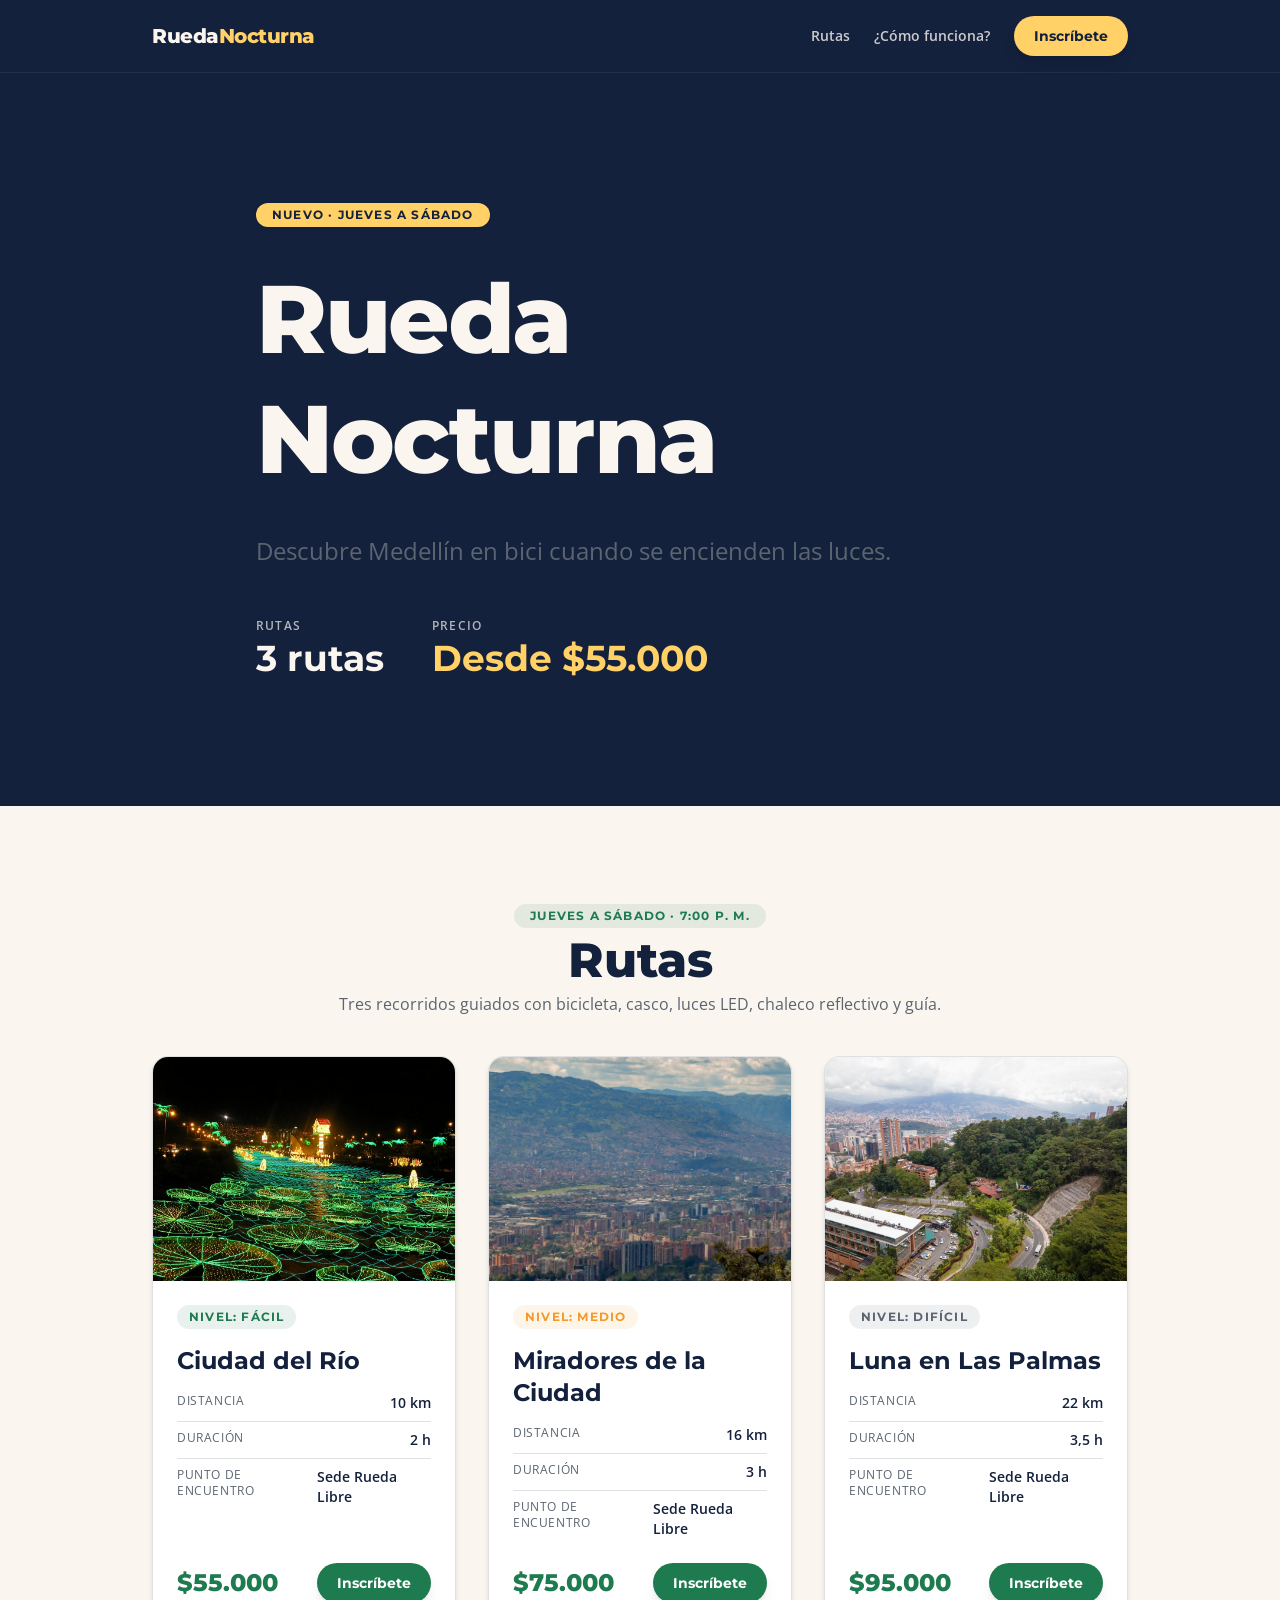
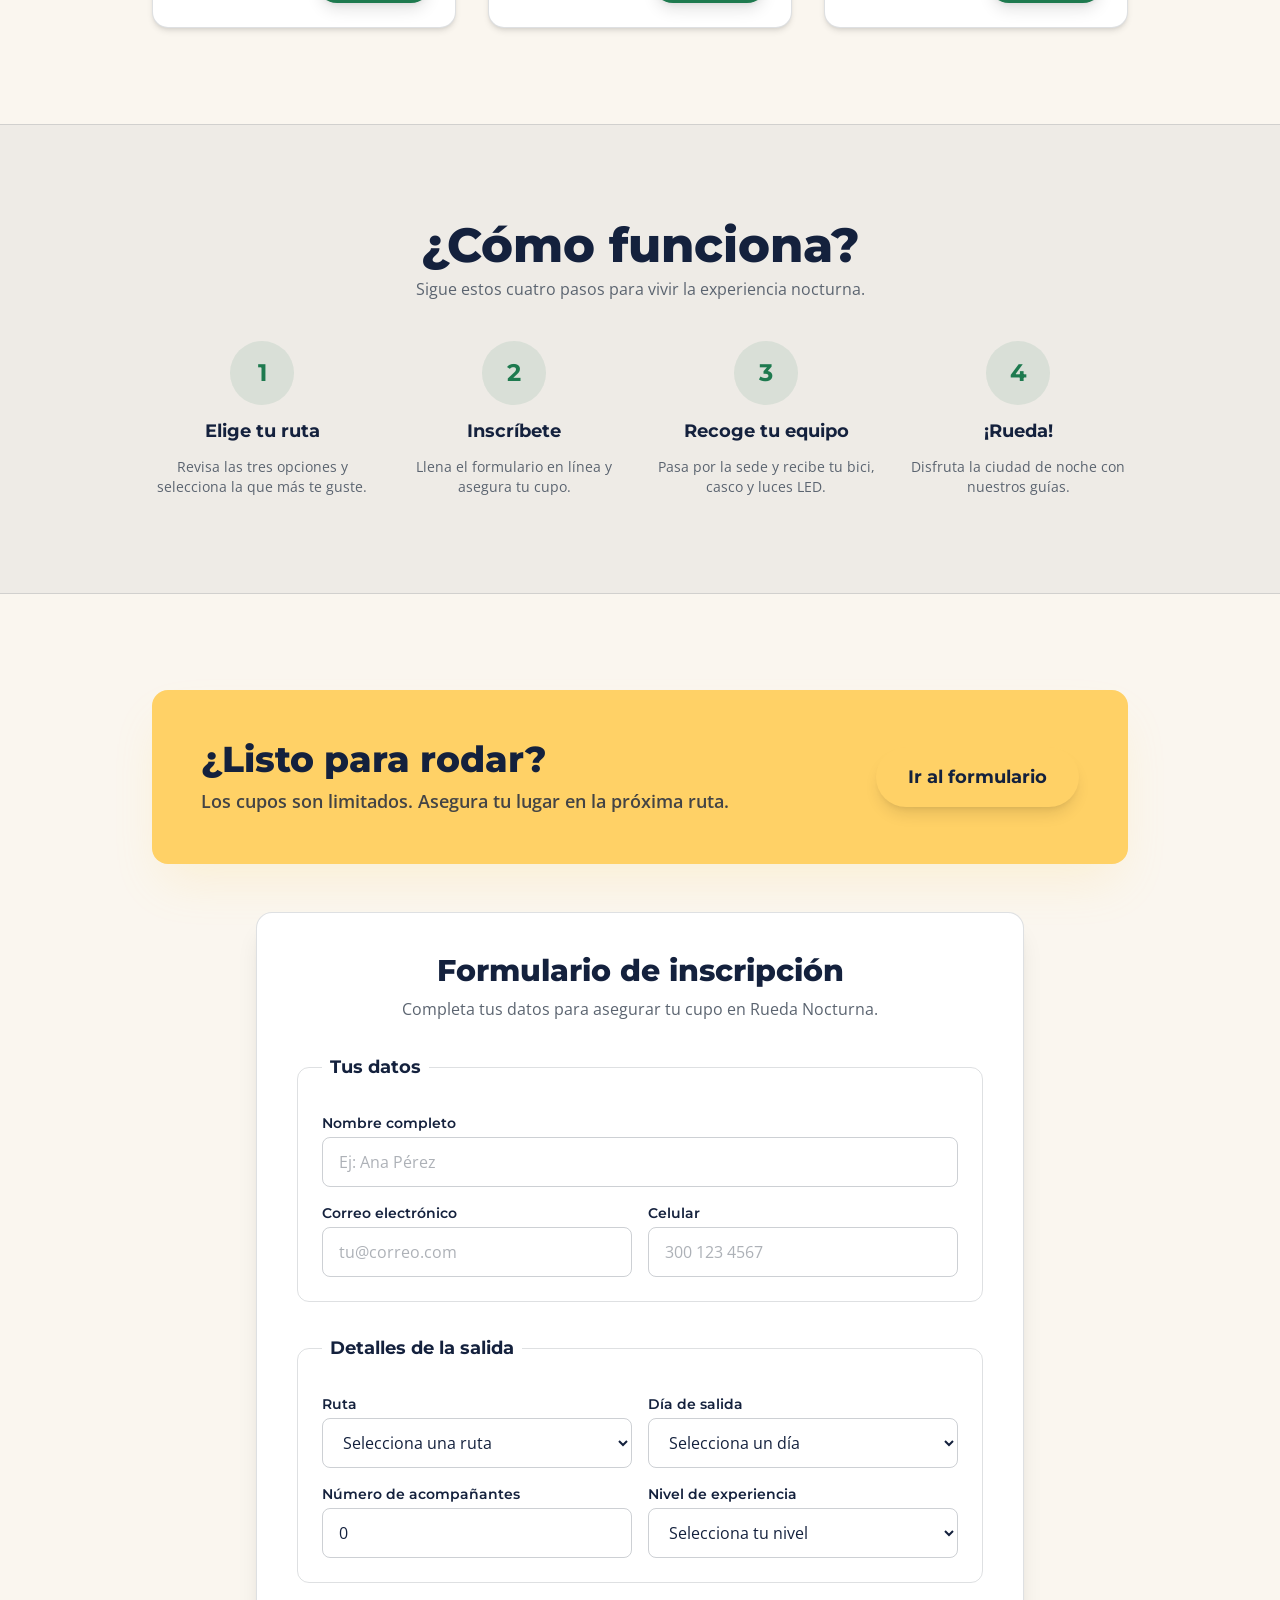
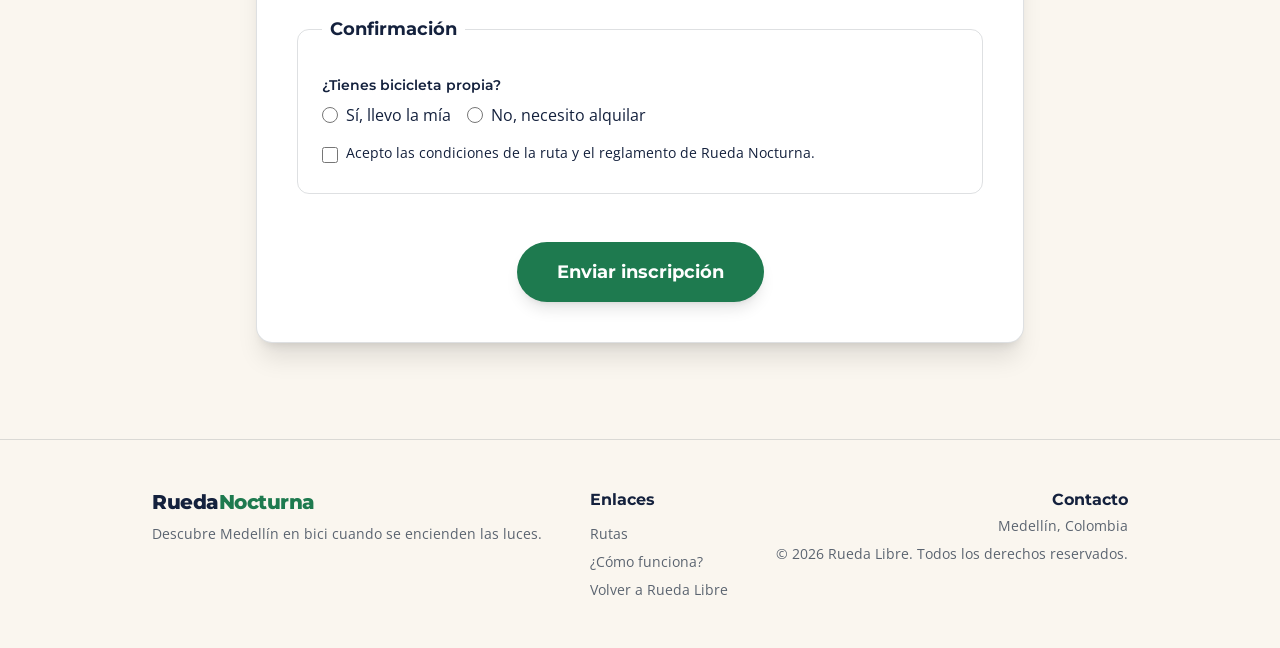
==== commit b5e80988: "Agrega formulario de inscripción en rueda nocturna" ====
--- a/nocturna/index.html
+++ b/nocturna/index.html
@@ -191,15 +191,146 @@
             </div>
         </section>
 
-        <!-- ============ FRANJA DE INSCRIPCIÓN ============ -->
-        <section id="inscripcion" class="max-w-5xl mx-auto px-6 py-16 md:py-24">
-            <div class="bg-amarillo-farol rounded-2xl p-8 md:p-12 text-center md:text-left flex flex-col md:flex-row items-center justify-between gap-8 shadow-2xl shadow-amarillo-farol/20 dark:shadow-none border border-transparent dark:border-amarillo-farol/20 transition-colors duration-300">
+        <!-- ============ SECCIÓN DE INSCRIPCIÓN (Reto 9) ============ -->
+        <section id="inscripcion" class="max-w-5xl mx-auto px-6 py-16 md:py-24 transition-colors duration-300">
+            
+            <!-- Franja motivacional superior -->
+            <div class="bg-amarillo-farol rounded-2xl p-8 md:p-12 text-center md:text-left flex flex-col md:flex-row items-center justify-between gap-8 shadow-2xl shadow-amarillo-farol/20 dark:shadow-none border border-transparent dark:border-amarillo-farol/20 mb-12">
                 <div class="space-y-2">
                     <h2 class="text-3xl md:text-4xl font-heading font-extrabold text-azul-noche">¿Listo para rodar?</h2>
                     <p class="text-azul-noche/80 text-lg font-semibold">Los cupos son limitados. Asegura tu lugar en la próxima ruta.</p>
                 </div>
-                <!-- Botón Refactorizado (usa btn-secondary pero con tamaño más grande) -->
-                <a href="../paginas/reservas.html" class="btn-secondary text-lg px-8 py-4">Inscríbete ahora</a>
+                <a href="#formulario" class="btn-secondary text-lg px-8 py-4">Ir al formulario</a>
+            </div>
+
+            <!-- Formulario de inscripción -->
+            <div class="max-w-3xl mx-auto bg-white dark:bg-dark-surface border border-gris-asfalto/20 dark:border-dark-border rounded-2xl p-6 md:p-10 shadow-xl transition-colors duration-300">
+                <div class="text-center mb-8">
+                    <h3 class="text-2xl md:text-3xl font-heading font-extrabold text-azul-noche dark:text-crema">Formulario de inscripción</h3>
+                    <p class="text-gris-asfalto dark:text-dark-muted mt-2">Completa tus datos para asegurar tu cupo en Rueda Nocturna.</p>
+                </div>
+
+                <form id="formulario" action="#" method="post" class="space-y-8">
+                    
+                    <!-- GRUPO 1: Tus datos -->
+                    <fieldset class="border border-gris-asfalto/20 dark:border-dark-border rounded-xl p-4 md:p-6">
+                        <legend class="px-2 text-lg font-heading font-bold text-azul-noche dark:text-crema">Tus datos</legend>
+                        
+                        <div class="space-y-4 mt-2">
+                            <!-- Nombre -->
+                            <div>
+                                <label for="nombre" class="block text-sm font-heading font-semibold text-azul-noche dark:text-crema mb-1">Nombre completo</label>
+                                <input type="text" id="nombre" name="nombre" required minlength="3" autocomplete="name"
+                                       class="w-full bg-transparent border border-gris-asfalto/30 dark:border-dark-border rounded-lg px-4 py-3 text-azul-noche dark:text-crema placeholder:text-gris-asfalto/50 dark:placeholder:text-dark-muted/50 focus:outline-none focus:border-verde-ruta focus:ring-4 focus:ring-verde-ruta/30 transition-colors duration-200"
+                                       placeholder="Ej: Ana Pérez">
+                            </div>
+
+                            <!-- Grid para campos cortos: Correo y Celular -->
+                            <div class="grid grid-cols-1 md:grid-cols-2 gap-4">
+                                <div>
+                                    <label for="correo" class="block text-sm font-heading font-semibold text-azul-noche dark:text-crema mb-1">Correo electrónico</label>
+                                    <input type="email" id="correo" name="correo" required autocomplete="email"
+                                           class="w-full bg-transparent border border-gris-asfalto/30 dark:border-dark-border rounded-lg px-4 py-3 text-azul-noche dark:text-crema placeholder:text-gris-asfalto/50 dark:placeholder:text-dark-muted/50 focus:outline-none focus:border-verde-ruta focus:ring-4 focus:ring-verde-ruta/30 transition-colors duration-200"
+                                           placeholder="tu@correo.com">
+                                </div>
+                                <div>
+                                    <label for="celular" class="block text-sm font-heading font-semibold text-azul-noche dark:text-crema mb-1">Celular</label>
+                                    <input type="tel" id="celular" name="celular" required pattern="3[0-9]{9}" minlength="10" maxlength="10" title="Debe tener 10 dígitos y empezar por 3 (ej: 3001234567)." autocomplete="tel"
+                                           class="w-full bg-transparent border border-gris-asfalto/30 dark:border-dark-border rounded-lg px-4 py-3 text-azul-noche dark:text-crema placeholder:text-gris-asfalto/50 dark:placeholder:text-dark-muted/50 focus:outline-none focus:border-verde-ruta focus:ring-4 focus:ring-verde-ruta/30 transition-colors duration-200"
+                                           placeholder="300 123 4567">
+                                </div>
+                            </div>
+                        </div>
+                    </fieldset>
+
+                    <!-- GRUPO 2: Detalles de la salida -->
+                    <fieldset class="border border-gris-asfalto/20 dark:border-dark-border rounded-xl p-4 md:p-6">
+                        <legend class="px-2 text-lg font-heading font-bold text-azul-noche dark:text-crema">Detalles de la salida</legend>
+                        
+                        <div class="space-y-4 mt-2">
+                            <!-- Grid: Ruta y Día -->
+                            <div class="grid grid-cols-1 md:grid-cols-2 gap-4">
+                                <div>
+                                    <label for="ruta" class="block text-sm font-heading font-semibold text-azul-noche dark:text-crema mb-1">Ruta</label>
+                                    <select id="ruta" name="ruta" required
+                                            class="w-full bg-transparent border border-gris-asfalto/30 dark:border-dark-border rounded-lg px-4 py-3 text-azul-noche dark:text-crema focus:outline-none focus:border-verde-ruta focus:ring-4 focus:ring-verde-ruta/30 transition-colors duration-200">
+                                        <option value="" disabled selected>Selecciona una ruta</option>
+                                        <option value="ciudad-rio">Ciudad del Río (Fácil)</option>
+                                        <option value="miradores">Miradores de la Ciudad (Medio)</option>
+                                        <option value="palmas">Luna en Las Palmas (Difícil)</option>
+                                    </select>
+                                </div>
+                                <div>
+                                    <label for="dia" class="block text-sm font-heading font-semibold text-azul-noche dark:text-crema mb-1">Día de salida</label>
+                                    <select id="dia" name="dia" required
+                                            class="w-full bg-transparent border border-gris-asfalto/30 dark:border-dark-border rounded-lg px-4 py-3 text-azul-noche dark:text-crema focus:outline-none focus:border-verde-ruta focus:ring-4 focus:ring-verde-ruta/30 transition-colors duration-200">
+                                        <option value="" disabled selected>Selecciona un día</option>
+                                        <option value="jueves">Jueves</option>
+                                        <option value="viernes">Viernes</option>
+                                        <option value="sabado">Sábado</option>
+                                    </select>
+                                </div>
+                            </div>
+
+                            <!-- Grid: Acompañantes y Experiencia -->
+                            <div class="grid grid-cols-1 md:grid-cols-2 gap-4">
+                                <div>
+                                    <label for="acompanantes" class="block text-sm font-heading font-semibold text-azul-noche dark:text-crema mb-1">Número de acompañantes</label>
+                                    <input type="number" id="acompanantes" name="acompanantes" required min="0" max="3" value="0"
+                                           class="w-full bg-transparent border border-gris-asfalto/30 dark:border-dark-border rounded-lg px-4 py-3 text-azul-noche dark:text-crema focus:outline-none focus:border-verde-ruta focus:ring-4 focus:ring-verde-ruta/30 transition-colors duration-200">
+                                </div>
+                                <div>
+                                    <label for="experiencia" class="block text-sm font-heading font-semibold text-azul-noche dark:text-crema mb-1">Nivel de experiencia</label>
+                                    <select id="experiencia" name="experiencia" required
+                                            class="w-full bg-transparent border border-gris-asfalto/30 dark:border-dark-border rounded-lg px-4 py-3 text-azul-noche dark:text-crema focus:outline-none focus:border-verde-ruta focus:ring-4 focus:ring-verde-ruta/30 transition-colors duration-200">
+                                        <option value="" disabled selected>Selecciona tu nivel</option>
+                                        <option value="principiante">Principiante</option>
+                                        <option value="intermedio">Intermedio</option>
+                                        <option value="avanzado">Avanzado</option>
+                                    </select>
+                                </div>
+                            </div>
+                        </div>
+                    </fieldset>
+
+                    <!-- GRUPO 3: Confirmación -->
+                    <fieldset class="border border-gris-asfalto/20 dark:border-dark-border rounded-xl p-4 md:p-6">
+                        <legend class="px-2 text-lg font-heading font-bold text-azul-noche dark:text-crema">Confirmación</legend>
+                        
+                        <div class="space-y-4 mt-2">
+                            <!-- Bicicleta propia (Radio) -->
+                            <div>
+                                <p class="block text-sm font-heading font-semibold text-azul-noche dark:text-crema mb-2">¿Tienes bicicleta propia?</p>
+                                <div class="flex flex-col sm:flex-row gap-4">
+                                    <label class="inline-flex items-center gap-2 cursor-pointer">
+                                        <input type="radio" name="bicicleta_propia" value="si" required class="w-4 h-4 text-verde-ruta focus:ring-verde-ruta border-gris-asfalto/30 dark:border-dark-border dark:bg-transparent">
+                                        <span class="text-azul-noche dark:text-crema">Sí, llevo la mía</span>
+                                    </label>
+                                    <label class="inline-flex items-center gap-2 cursor-pointer">
+                                        <input type="radio" name="bicicleta_propia" value="no" required class="w-4 h-4 text-verde-ruta focus:ring-verde-ruta border-gris-asfalto/30 dark:border-dark-border dark:bg-transparent">
+                                        <span class="text-azul-noche dark:text-crema">No, necesito alquilar</span>
+                                    </label>
+                                </div>
+                            </div>
+
+                            <!-- Aceptación de condiciones (Checkbox) -->
+                            <div>
+                                <label class="inline-flex items-start gap-2 cursor-pointer">
+                                    <input type="checkbox" id="condiciones" name="condiciones" required class="mt-1 w-4 h-4 text-verde-ruta focus:ring-verde-ruta border-gris-asfalto/30 dark:border-dark-border dark:bg-transparent rounded">
+                                    <span class="text-sm text-azul-noche dark:text-crema">Acepto las condiciones de la ruta y el reglamento de Rueda Nocturna.</span>
+                                </label>
+                            </div>
+                        </div>
+                    </fieldset>
+
+                    <!-- Botón de envío -->
+                    <div class="text-center pt-4">
+                        <button type="submit" class="btn-primary text-lg px-10 py-4 w-full md:w-auto">
+                            Enviar inscripción
+                        </button>
+                    </div>
+
+                </form>
             </div>
         </section>
     </main>
--- a/nocturna/src/output.css
+++ b/nocturna/src/output.css
@@ -1,2 +1,2 @@
 /*! tailwindcss v4.3.5 | MIT License | https://tailwindcss.com */
-@layer properties{@supports (((-webkit-hyphens:none)) and (not (margin-trim:block))) or ((-moz-orient:inline) and (not (color:rgb(from red r g b)))){*,:before,:after,::backdrop{--tw-space-y-reverse:0;--tw-border-style:solid;--tw-leading:initial;--tw-font-weight:initial;--tw-tracking:initial;--tw-shadow:0 0 #0000;--tw-shadow-color:initial;--tw-shadow-alpha:100%;--tw-inset-shadow:0 0 #0000;--tw-inset-shadow-color:initial;--tw-inset-shadow-alpha:100%;--tw-ring-color:initial;--tw-ring-shadow:0 0 #0000;--tw-inset-ring-color:initial;--tw-inset-ring-shadow:0 0 #0000;--tw-ring-inset:initial;--tw-ring-offset-width:0px;--tw-ring-offset-color:#fff;--tw-ring-offset-shadow:0 0 #0000;--tw-duration:initial}}}@layer theme{:root,:host{--font-sans:-apple-system, BlinkMacSystemFont, "Segoe UI", Roboto, "Helvetica Neue", "Noto Sans", Arial, sans-serif, "Apple Color Emoji", "Segoe UI Emoji", "Segoe UI Symbol", "Noto Color Emoji";--font-mono:ui-monospace, SFMono-Regular, Menlo, Monaco, Consolas, "Liberation Mono", "Courier New", monospace;--color-amber-400:oklch(82.8% .189 84.429);--color-emerald-300:oklch(84.5% .143 164.978);--color-emerald-400:oklch(76.5% .177 163.223);--color-emerald-500:oklch(69.6% .17 162.48);--color-slate-100:oklch(96.8% .007 247.896);--color-slate-300:oklch(86.9% .022 252.894);--color-slate-400:oklch(70.4% .04 256.788);--color-slate-900:oklch(20.8% .042 265.755);--color-slate-950:oklch(12.9% .042 264.695);--color-white:#fff;--spacing:.25rem;--container-xl:36rem;--container-2xl:42rem;--container-3xl:48rem;--container-5xl:64rem;--text-xs:.75rem;--text-xs--line-height:calc(1 / .75);--text-sm:.875rem;--text-sm--line-height:calc(1.25 / .875);--text-lg:1.125rem;--text-lg--line-height:calc(1.75 / 1.125);--text-xl:1.25rem;--text-xl--line-height:calc(1.75 / 1.25);--text-2xl:1.5rem;--text-2xl--line-height:calc(2 / 1.5);--text-3xl:1.875rem;--text-3xl--line-height:calc(2.25 / 1.875);--text-4xl:2.25rem;--text-4xl--line-height:calc(2.5 / 2.25);--text-5xl:3rem;--text-5xl--line-height:1;--text-7xl:4.5rem;--text-7xl--line-height:1;--text-8xl:6rem;--text-8xl--line-height:1;--font-weight-semibold:600;--font-weight-bold:700;--font-weight-extrabold:800;--tracking-tight:-.025em;--tracking-wider:.05em;--tracking-widest:.1em;--leading-tight:1.25;--leading-relaxed:1.625;--radius-lg:.5rem;--radius-2xl:1rem;--default-transition-duration:.15s;--default-transition-timing-function:cubic-bezier(.4, 0, .2, 1);--default-font-family:var(--font-sans);--default-mono-font-family:var(--font-mono);--color-verde-ruta:#1e7a4f;--color-verde-hover:#155c3b;--color-naranja-pedal:#f39a2b;--color-azul-noche:#14213d;--color-crema:#faf6ef;--color-gris-asfalto:#5b6470;--color-amarillo-farol:#ffd166;--font-heading:"Montserrat", sans-serif;--font-body:"Open Sans", sans-serif;--color-dark-bg:#0b1121;--color-dark-surface:#14213d;--color-dark-border:#1f2e52;--color-dark-text:#faf6ef;--color-dark-muted:#9ca3af}}@layer base{*,:after,:before,::backdrop{box-sizing:border-box;border:0 solid;margin:0;padding:0}::file-selector-button{box-sizing:border-box;border:0 solid;margin:0;padding:0}html,:host{-webkit-text-size-adjust:100%;tab-size:4;line-height:1.5;font-family:var(--default-font-family,-apple-system, BlinkMacSystemFont, "Segoe UI", Roboto, "Helvetica Neue", "Noto Sans", Arial, sans-serif, "Apple Color Emoji", "Segoe UI Emoji", "Segoe UI Symbol", "Noto Color Emoji");font-feature-settings:var(--default-font-feature-settings,normal);font-variation-settings:var(--default-font-variation-settings,normal);-webkit-tap-highlight-color:transparent}hr{height:0;color:inherit;border-top-width:1px}abbr:where([title]){-webkit-text-decoration:underline dotted;text-decoration:underline dotted}h1,h2,h3,h4,h5,h6{font-size:inherit;font-weight:inherit}a{color:inherit;-webkit-text-decoration:inherit;-webkit-text-decoration:inherit;-webkit-text-decoration:inherit;text-decoration:inherit}b,strong{font-weight:bolder}code,kbd,samp,pre{font-family:var(--default-mono-font-family,ui-monospace, SFMono-Regular, Menlo, Monaco, Consolas, "Liberation Mono", "Courier New", monospace);font-feature-settings:var(--default-mono-font-feature-settings,normal);font-variation-settings:var(--default-mono-font-variation-settings,normal);font-size:1em}small{font-size:80%}sub,sup{vertical-align:baseline;font-size:75%;line-height:0;position:relative}sub{bottom:-.25em}sup{top:-.5em}table{text-indent:0;border-color:inherit;border-collapse:collapse}:-moz-focusring:where(:not(iframe)){outline:auto}progress{vertical-align:baseline}summary{display:list-item}ol,ul,menu{list-style:none}img,svg,video,canvas,audio,iframe,embed,object{vertical-align:middle;display:block}img,video{max-width:100%;height:auto}button,input,select,optgroup,textarea{font:inherit;font-feature-settings:inherit;font-variation-settings:inherit;letter-spacing:inherit;color:inherit;opacity:1;background-color:#0000;border-radius:0}::file-selector-button{font:inherit;font-feature-settings:inherit;font-variation-settings:inherit;letter-spacing:inherit;color:inherit;opacity:1;background-color:#0000;border-radius:0}:where(select:is([multiple],[size])) optgroup{font-weight:bolder}:where(select:is([multiple],[size])) optgroup option{padding-inline-start:20px}::file-selector-button{margin-inline-end:4px}::placeholder{opacity:1}@supports (not ((-webkit-appearance:-apple-pay-button))) or (contain-intrinsic-size:1px){::placeholder{color:currentColor}@supports (color:color-mix(in lab, red, red)){::placeholder{color:color-mix(in oklab, currentcolor 50%, transparent)}}}textarea{resize:vertical}::-webkit-search-decoration{-webkit-appearance:none}::-webkit-date-and-time-value{min-height:1lh;text-align:inherit}::-webkit-datetime-edit{display:inline-flex}::-webkit-datetime-edit-fields-wrapper{padding:0}::-webkit-datetime-edit{padding-block:0}::-webkit-datetime-edit-year-field{padding-block:0}::-webkit-datetime-edit-month-field{padding-block:0}::-webkit-datetime-edit-day-field{padding-block:0}::-webkit-datetime-edit-hour-field{padding-block:0}::-webkit-datetime-edit-minute-field{padding-block:0}::-webkit-datetime-edit-second-field{padding-block:0}::-webkit-datetime-edit-millisecond-field{padding-block:0}::-webkit-datetime-edit-meridiem-field{padding-block:0}::-webkit-calendar-picker-indicator{line-height:1}:-moz-ui-invalid{box-shadow:none}button,input:where([type=button],[type=reset],[type=submit]){appearance:button}::file-selector-button{appearance:button}::-webkit-inner-spin-button{height:auto}::-webkit-outer-spin-button{height:auto}[hidden]:where(:not([hidden=until-found])){display:none!important}}@layer components{.btn-primary{background-color:var(--color-verde-ruta);padding-inline:calc(var(--spacing) * 5);padding-block:calc(var(--spacing) * 2.5);font-family:var(--font-heading);font-size:var(--text-sm);line-height:var(--tw-leading,var(--text-sm--line-height));--tw-font-weight:var(--font-weight-bold);font-weight:var(--font-weight-bold);color:var(--color-white);--tw-shadow:0 10px 15px -3px var(--tw-shadow-color,#0000001a), 0 4px 6px -4px var(--tw-shadow-color,#0000001a);box-shadow:var(--tw-inset-shadow), var(--tw-inset-ring-shadow), var(--tw-ring-offset-shadow), var(--tw-ring-shadow), var(--tw-shadow);transition-property:color,background-color,border-color,outline-color,text-decoration-color,fill,stroke,--tw-gradient-from,--tw-gradient-via,--tw-gradient-to;transition-timing-function:var(--tw-ease,var(--default-transition-timing-function));transition-duration:var(--tw-duration,var(--default-transition-duration));--tw-duration:.2s;border-radius:2147483647px;transition-duration:.2s;display:inline-block}@media (hover:hover){.btn-primary:hover{background-color:var(--color-verde-hover)}}.btn-primary:focus{--tw-ring-shadow:var(--tw-ring-inset, ) 0 0 0 calc(4px + var(--tw-ring-offset-width)) var(--tw-ring-color,currentcolor);box-shadow:var(--tw-inset-shadow), var(--tw-inset-ring-shadow), var(--tw-ring-offset-shadow), var(--tw-ring-shadow), var(--tw-shadow);--tw-ring-color:#1e7a4f80}@supports (color:color-mix(in lab, red, red)){.btn-primary:focus{--tw-ring-color:color-mix(in oklab, var(--color-verde-ruta) 50%, transparent)}}.btn-primary:focus{--tw-outline-style:none;outline-style:none}.btn-secondary{background-color:var(--color-amarillo-farol);padding-inline:calc(var(--spacing) * 5);padding-block:calc(var(--spacing) * 2.5);font-family:var(--font-heading);font-size:var(--text-sm);line-height:var(--tw-leading,var(--text-sm--line-height));--tw-font-weight:var(--font-weight-bold);font-weight:var(--font-weight-bold);color:var(--color-azul-noche);--tw-shadow:0 10px 15px -3px var(--tw-shadow-color,#0000001a), 0 4px 6px -4px var(--tw-shadow-color,#0000001a);box-shadow:var(--tw-inset-shadow), var(--tw-inset-ring-shadow), var(--tw-ring-offset-shadow), var(--tw-ring-shadow), var(--tw-shadow);transition-property:color,background-color,border-color,outline-color,text-decoration-color,fill,stroke,--tw-gradient-from,--tw-gradient-via,--tw-gradient-to;transition-timing-function:var(--tw-ease,var(--default-transition-timing-function));transition-duration:var(--tw-duration,var(--default-transition-duration));--tw-duration:.2s;border-radius:2147483647px;transition-duration:.2s;display:inline-block}@media (hover:hover){.btn-secondary:hover{background-color:#ffd166e6}@supports (color:color-mix(in lab, red, red)){.btn-secondary:hover{background-color:color-mix(in oklab, var(--color-amarillo-farol) 90%, transparent)}}}.btn-secondary:focus{--tw-ring-shadow:var(--tw-ring-inset, ) 0 0 0 calc(4px + var(--tw-ring-offset-width)) var(--tw-ring-color,currentcolor);box-shadow:var(--tw-inset-shadow), var(--tw-inset-ring-shadow), var(--tw-ring-offset-shadow), var(--tw-ring-shadow), var(--tw-shadow);--tw-ring-color:#ffd16680}@supports (color:color-mix(in lab, red, red)){.btn-secondary:focus{--tw-ring-color:color-mix(in oklab, var(--color-amarillo-farol) 50%, transparent)}}.btn-secondary:focus{--tw-outline-style:none;outline-style:none}.badge-level{width:max-content;padding-inline:calc(var(--spacing) * 3);padding-block:var(--spacing);font-family:var(--font-heading);font-size:var(--text-xs);line-height:var(--tw-leading,var(--text-xs--line-height));--tw-font-weight:var(--font-weight-bold);font-weight:var(--font-weight-bold);--tw-tracking:var(--tracking-widest);letter-spacing:var(--tracking-widest);text-transform:uppercase;border-radius:2147483647px;display:inline-block}}@layer utilities{.mx-auto{margin-inline:auto}.mt-2{margin-top:calc(var(--spacing) * 2)}.mb-1{margin-bottom:var(--spacing)}.mb-10{margin-bottom:calc(var(--spacing) * 10)}.block{display:block}.flex{display:flex}.grid{display:grid}.hidden{display:none}.inline-block{display:inline-block}.h-16{height:calc(var(--spacing) * 16)}.h-56{height:calc(var(--spacing) * 56)}.min-h-\[70vh\]{min-height:70vh}.min-h-screen{min-height:100vh}.w-16{width:calc(var(--spacing) * 16)}.w-full{width:100%}.max-w-2xl{max-width:var(--container-2xl)}.max-w-3xl{max-width:var(--container-3xl)}.max-w-5xl{max-width:var(--container-5xl)}.max-w-xl{max-width:var(--container-xl)}.flex-1{flex:1}.grid-cols-1{grid-template-columns:repeat(1,minmax(0,1fr))}.flex-col{flex-direction:column}.flex-wrap{flex-wrap:wrap}.items-center{align-items:center}.justify-between{justify-content:space-between}.justify-center{justify-content:center}.gap-2{gap:calc(var(--spacing) * 2)}.gap-4{gap:calc(var(--spacing) * 4)}.gap-6{gap:calc(var(--spacing) * 6)}.gap-8{gap:calc(var(--spacing) * 8)}:where(.space-y-1>:not(:last-child)){--tw-space-y-reverse:0;margin-block-start:calc(var(--spacing) * var(--tw-space-y-reverse));margin-block-end:calc(var(--spacing) * calc(1 - var(--tw-space-y-reverse)))}:where(.space-y-2>:not(:last-child)){--tw-space-y-reverse:0;margin-block-start:calc(calc(var(--spacing) * 2) * var(--tw-space-y-reverse));margin-block-end:calc(calc(var(--spacing) * 2) * calc(1 - var(--tw-space-y-reverse)))}:where(.space-y-3>:not(:last-child)){--tw-space-y-reverse:0;margin-block-start:calc(calc(var(--spacing) * 3) * var(--tw-space-y-reverse));margin-block-end:calc(calc(var(--spacing) * 3) * calc(1 - var(--tw-space-y-reverse)))}:where(.space-y-4>:not(:last-child)){--tw-space-y-reverse:0;margin-block-start:calc(calc(var(--spacing) * 4) * var(--tw-space-y-reverse));margin-block-end:calc(calc(var(--spacing) * 4) * calc(1 - var(--tw-space-y-reverse)))}:where(.space-y-6>:not(:last-child)){--tw-space-y-reverse:0;margin-block-start:calc(calc(var(--spacing) * 6) * var(--tw-space-y-reverse));margin-block-end:calc(calc(var(--spacing) * 6) * calc(1 - var(--tw-space-y-reverse)))}:where(.space-y-8>:not(:last-child)){--tw-space-y-reverse:0;margin-block-start:calc(calc(var(--spacing) * 8) * var(--tw-space-y-reverse));margin-block-end:calc(calc(var(--spacing) * 8) * calc(1 - var(--tw-space-y-reverse)))}:where(.space-y-16>:not(:last-child)){--tw-space-y-reverse:0;margin-block-start:calc(calc(var(--spacing) * 16) * var(--tw-space-y-reverse));margin-block-end:calc(calc(var(--spacing) * 16) * calc(1 - var(--tw-space-y-reverse)))}.overflow-hidden{overflow:hidden}.rounded-2xl{border-radius:var(--radius-2xl)}.rounded-full{border-radius:2147483647px}.rounded-lg{border-radius:var(--radius-lg)}.border{border-style:var(--tw-border-style);border-width:1px}.border-2{border-style:var(--tw-border-style);border-width:2px}.border-y{border-block-style:var(--tw-border-style);border-block-width:1px}.border-t{border-top-style:var(--tw-border-style);border-top-width:1px}.border-b{border-bottom-style:var(--tw-border-style);border-bottom-width:1px}.border-l-4{border-left-style:var(--tw-border-style);border-left-width:4px}.border-azul-noche{border-color:var(--color-azul-noche)}.border-gris-asfalto{border-color:var(--color-gris-asfalto)}.border-gris-asfalto\/20{border-color:#5b647033}@supports (color:color-mix(in lab, red, red)){.border-gris-asfalto\/20{border-color:color-mix(in oklab, var(--color-gris-asfalto) 20%, transparent)}}.border-gris-asfalto\/30{border-color:#5b64704d}@supports (color:color-mix(in lab, red, red)){.border-gris-asfalto\/30{border-color:color-mix(in oklab, var(--color-gris-asfalto) 30%, transparent)}}.border-naranja-pedal{border-color:var(--color-naranja-pedal)}.border-transparent{border-color:#0000}.border-verde-ruta{border-color:var(--color-verde-ruta)}.bg-amarillo-farol{background-color:var(--color-amarillo-farol)}.bg-amber-400{background-color:var(--color-amber-400)}.bg-azul-noche{background-color:var(--color-azul-noche)}.bg-azul-noche\/5{background-color:#14213d0d}@supports (color:color-mix(in lab, red, red)){.bg-azul-noche\/5{background-color:color-mix(in oklab, var(--color-azul-noche) 5%, transparent)}}.bg-crema{background-color:var(--color-crema)}.bg-emerald-500{background-color:var(--color-emerald-500)}.bg-gris-asfalto\/10{background-color:#5b64701a}@supports (color:color-mix(in lab, red, red)){.bg-gris-asfalto\/10{background-color:color-mix(in oklab, var(--color-gris-asfalto) 10%, transparent)}}.bg-naranja-pedal\/10{background-color:#f39a2b1a}@supports (color:color-mix(in lab, red, red)){.bg-naranja-pedal\/10{background-color:color-mix(in oklab, var(--color-naranja-pedal) 10%, transparent)}}.bg-slate-950{background-color:var(--color-slate-950)}.bg-transparent{background-color:#0000}.bg-verde-ruta{background-color:var(--color-verde-ruta)}.bg-verde-ruta\/10{background-color:#1e7a4f1a}@supports (color:color-mix(in lab, red, red)){.bg-verde-ruta\/10{background-color:color-mix(in oklab, var(--color-verde-ruta) 10%, transparent)}}.bg-white{background-color:var(--color-white)}.object-cover{object-fit:cover}.p-4{padding:calc(var(--spacing) * 4)}.p-6{padding:calc(var(--spacing) * 6)}.p-8{padding:calc(var(--spacing) * 8)}.px-3{padding-inline:calc(var(--spacing) * 3)}.px-4{padding-inline:calc(var(--spacing) * 4)}.px-5{padding-inline:calc(var(--spacing) * 5)}.px-6{padding-inline:calc(var(--spacing) * 6)}.px-8{padding-inline:calc(var(--spacing) * 8)}.py-1{padding-block:var(--spacing)}.py-2\.5{padding-block:calc(var(--spacing) * 2.5)}.py-3{padding-block:calc(var(--spacing) * 3)}.py-4{padding-block:calc(var(--spacing) * 4)}.py-8{padding-block:calc(var(--spacing) * 8)}.py-12{padding-block:calc(var(--spacing) * 12)}.py-16{padding-block:calc(var(--spacing) * 16)}.py-20{padding-block:calc(var(--spacing) * 20)}.pt-2{padding-top:calc(var(--spacing) * 2)}.pt-4{padding-top:calc(var(--spacing) * 4)}.pb-2{padding-bottom:calc(var(--spacing) * 2)}.pb-24{padding-bottom:calc(var(--spacing) * 24)}.pl-4{padding-left:calc(var(--spacing) * 4)}.pl-5{padding-left:calc(var(--spacing) * 5)}.text-center{text-align:center}.font-body{font-family:var(--font-body)}.font-heading{font-family:var(--font-heading)}.text-2xl{font-size:var(--text-2xl);line-height:var(--tw-leading,var(--text-2xl--line-height))}.text-3xl{font-size:var(--text-3xl);line-height:var(--tw-leading,var(--text-3xl--line-height))}.text-4xl{font-size:var(--text-4xl);line-height:var(--tw-leading,var(--text-4xl--line-height))}.text-5xl{font-size:var(--text-5xl);line-height:var(--tw-leading,var(--text-5xl--line-height))}.text-lg{font-size:var(--text-lg);line-height:var(--tw-leading,var(--text-lg--line-height))}.text-sm{font-size:var(--text-sm);line-height:var(--tw-leading,var(--text-sm--line-height))}.text-xl{font-size:var(--text-xl);line-height:var(--tw-leading,var(--text-xl--line-height))}.text-xs{font-size:var(--text-xs);line-height:var(--tw-leading,var(--text-xs--line-height))}.leading-relaxed{--tw-leading:var(--leading-relaxed);line-height:var(--leading-relaxed)}.leading-tight{--tw-leading:var(--leading-tight);line-height:var(--leading-tight)}.font-bold{--tw-font-weight:var(--font-weight-bold);font-weight:var(--font-weight-bold)}.font-extrabold{--tw-font-weight:var(--font-weight-extrabold);font-weight:var(--font-weight-extrabold)}.font-semibold{--tw-font-weight:var(--font-weight-semibold);font-weight:var(--font-weight-semibold)}.tracking-tight{--tw-tracking:var(--tracking-tight);letter-spacing:var(--tracking-tight)}.tracking-wider{--tw-tracking:var(--tracking-wider);letter-spacing:var(--tracking-wider)}.tracking-widest{--tw-tracking:var(--tracking-widest);letter-spacing:var(--tracking-widest)}.text-amarillo-farol{color:var(--color-amarillo-farol)}.text-amber-400{color:var(--color-amber-400)}.text-azul-noche{color:var(--color-azul-noche)}.text-azul-noche\/80{color:#14213dcc}@supports (color:color-mix(in lab, red, red)){.text-azul-noche\/80{color:color-mix(in oklab, var(--color-azul-noche) 80%, transparent)}}.text-crema{color:var(--color-crema)}.text-crema\/70{color:#faf6efb3}@supports (color:color-mix(in lab, red, red)){.text-crema\/70{color:color-mix(in oklab, var(--color-crema) 70%, transparent)}}.text-crema\/80{color:#faf6efcc}@supports (color:color-mix(in lab, red, red)){.text-crema\/80{color:color-mix(in oklab, var(--color-crema) 80%, transparent)}}.text-gris-asfalto{color:var(--color-gris-asfalto)}.text-naranja-pedal{color:var(--color-naranja-pedal)}.text-slate-100{color:var(--color-slate-100)}.text-slate-300{color:var(--color-slate-300)}.text-slate-400{color:var(--color-slate-400)}.text-slate-900{color:var(--color-slate-900)}.text-verde-ruta{color:var(--color-verde-ruta)}.text-white{color:var(--color-white)}.uppercase{text-transform:uppercase}.underline-offset-4{text-underline-offset:4px}.antialiased{-webkit-font-smoothing:antialiased;-moz-osx-font-smoothing:grayscale}.shadow-2xl{--tw-shadow:0 25px 50px -12px var(--tw-shadow-color,#00000040);box-shadow:var(--tw-inset-shadow), var(--tw-inset-ring-shadow), var(--tw-ring-offset-shadow), var(--tw-ring-shadow), var(--tw-shadow)}.shadow-lg{--tw-shadow:0 10px 15px -3px var(--tw-shadow-color,#0000001a), 0 4px 6px -4px var(--tw-shadow-color,#0000001a);box-shadow:var(--tw-inset-shadow), var(--tw-inset-ring-shadow), var(--tw-ring-offset-shadow), var(--tw-ring-shadow), var(--tw-shadow)}.shadow-md{--tw-shadow:0 4px 6px -1px var(--tw-shadow-color,#0000001a), 0 2px 4px -2px var(--tw-shadow-color,#0000001a);box-shadow:var(--tw-inset-shadow), var(--tw-inset-ring-shadow), var(--tw-ring-offset-shadow), var(--tw-ring-shadow), var(--tw-shadow)}.shadow-sm{--tw-shadow:0 1px 3px 0 var(--tw-shadow-color,#0000001a), 0 1px 2px -1px var(--tw-shadow-color,#0000001a);box-shadow:var(--tw-inset-shadow), var(--tw-inset-ring-shadow), var(--tw-ring-offset-shadow), var(--tw-ring-shadow), var(--tw-shadow)}.shadow-amarillo-farol\/20{--tw-shadow-color:#ffd16633}@supports (color:color-mix(in lab, red, red)){.shadow-amarillo-farol\/20{--tw-shadow-color:color-mix(in oklab, color-mix(in oklab, var(--color-amarillo-farol) 20%, transparent) var(--tw-shadow-alpha), transparent)}}.transition-all{transition-property:all;transition-timing-function:var(--tw-ease,var(--default-transition-timing-function));transition-duration:var(--tw-duration,var(--default-transition-duration))}.transition-colors{transition-property:color,background-color,border-color,outline-color,text-decoration-color,fill,stroke,--tw-gradient-from,--tw-gradient-via,--tw-gradient-to;transition-timing-function:var(--tw-ease,var(--default-transition-timing-function));transition-duration:var(--tw-duration,var(--default-transition-duration))}.duration-200{--tw-duration:.2s;transition-duration:.2s}.duration-300{--tw-duration:.3s;transition-duration:.3s}.placeholder\:text-gris-asfalto\/50::placeholder{color:#5b647080}@supports (color:color-mix(in lab, red, red)){.placeholder\:text-gris-asfalto\/50::placeholder{color:color-mix(in oklab, var(--color-gris-asfalto) 50%, transparent)}}@media (hover:hover){.hover\:border-gris-asfalto\/50:hover{border-color:#5b647080}@supports (color:color-mix(in lab, red, red)){.hover\:border-gris-asfalto\/50:hover{border-color:color-mix(in oklab, var(--color-gris-asfalto) 50%, transparent)}}.hover\:border-naranja-pedal\/50:hover{border-color:#f39a2b80}@supports (color:color-mix(in lab, red, red)){.hover\:border-naranja-pedal\/50:hover{border-color:color-mix(in oklab, var(--color-naranja-pedal) 50%, transparent)}}.hover\:border-verde-ruta\/50:hover{border-color:#1e7a4f80}@supports (color:color-mix(in lab, red, red)){.hover\:border-verde-ruta\/50:hover{border-color:color-mix(in oklab, var(--color-verde-ruta) 50%, transparent)}}.hover\:bg-amarillo-farol\/90:hover{background-color:#ffd166e6}@supports (color:color-mix(in lab, red, red)){.hover\:bg-amarillo-farol\/90:hover{background-color:color-mix(in oklab, var(--color-amarillo-farol) 90%, transparent)}}.hover\:bg-azul-noche\/10:hover{background-color:#14213d1a}@supports (color:color-mix(in lab, red, red)){.hover\:bg-azul-noche\/10:hover{background-color:color-mix(in oklab, var(--color-azul-noche) 10%, transparent)}}.hover\:bg-emerald-400:hover{background-color:var(--color-emerald-400)}.hover\:bg-verde-hover:hover{background-color:var(--color-verde-hover)}.hover\:text-crema:hover{color:var(--color-crema)}.hover\:text-verde-ruta:hover{color:var(--color-verde-ruta)}.hover\:underline:hover{text-decoration-line:underline}.hover\:shadow-2xl:hover{--tw-shadow:0 25px 50px -12px var(--tw-shadow-color,#00000040);box-shadow:var(--tw-inset-shadow), var(--tw-inset-ring-shadow), var(--tw-ring-offset-shadow), var(--tw-ring-shadow), var(--tw-shadow)}}.focus\:border-verde-ruta:focus{border-color:var(--color-verde-ruta)}.focus\:ring-4:focus{--tw-ring-shadow:var(--tw-ring-inset, ) 0 0 0 calc(4px + var(--tw-ring-offset-width)) var(--tw-ring-color,currentcolor);box-shadow:var(--tw-inset-shadow), var(--tw-inset-ring-shadow), var(--tw-ring-offset-shadow), var(--tw-ring-shadow), var(--tw-shadow)}.focus\:ring-amarillo-farol\/50:focus{--tw-ring-color:#ffd16680}@supports (color:color-mix(in lab, red, red)){.focus\:ring-amarillo-farol\/50:focus{--tw-ring-color:color-mix(in oklab, var(--color-amarillo-farol) 50%, transparent)}}.focus\:ring-azul-noche\/50:focus{--tw-ring-color:#14213d80}@supports (color:color-mix(in lab, red, red)){.focus\:ring-azul-noche\/50:focus{--tw-ring-color:color-mix(in oklab, var(--color-azul-noche) 50%, transparent)}}.focus\:ring-emerald-300\/50:focus{--tw-ring-color:#5ee9b580}@supports (color:color-mix(in lab, red, red)){.focus\:ring-emerald-300\/50:focus{--tw-ring-color:color-mix(in oklab, var(--color-emerald-300) 50%, transparent)}}.focus\:ring-verde-ruta\/30:focus{--tw-ring-color:#1e7a4f4d}@supports (color:color-mix(in lab, red, red)){.focus\:ring-verde-ruta\/30:focus{--tw-ring-color:color-mix(in oklab, var(--color-verde-ruta) 30%, transparent)}}.focus\:ring-verde-ruta\/50:focus{--tw-ring-color:#1e7a4f80}@supports (color:color-mix(in lab, red, red)){.focus\:ring-verde-ruta\/50:focus{--tw-ring-color:color-mix(in oklab, var(--color-verde-ruta) 50%, transparent)}}.focus\:outline-none:focus{--tw-outline-style:none;outline-style:none}@media (min-width:40rem){.sm\:grid-cols-2{grid-template-columns:repeat(2,minmax(0,1fr))}}@media (min-width:48rem){.md\:mx-0{margin-inline:0}.md\:flex{display:flex}.md\:flex-row{flex-direction:row}.md\:items-start{align-items:flex-start}.md\:justify-start{justify-content:flex-start}.md\:gap-0{gap:0}.md\:gap-12{gap:calc(var(--spacing) * 12)}.md\:p-12{padding:calc(var(--spacing) * 12)}.md\:py-24{padding-block:calc(var(--spacing) * 24)}.md\:py-32{padding-block:calc(var(--spacing) * 32)}.md\:text-left{text-align:left}.md\:text-right{text-align:right}.md\:text-2xl{font-size:var(--text-2xl);line-height:var(--tw-leading,var(--text-2xl--line-height))}.md\:text-4xl{font-size:var(--text-4xl);line-height:var(--tw-leading,var(--text-4xl--line-height))}.md\:text-5xl{font-size:var(--text-5xl);line-height:var(--tw-leading,var(--text-5xl--line-height))}.md\:text-7xl{font-size:var(--text-7xl);line-height:var(--tw-leading,var(--text-7xl--line-height))}}@media (min-width:64rem){.lg\:grid-cols-3{grid-template-columns:repeat(3,minmax(0,1fr))}.lg\:grid-cols-4{grid-template-columns:repeat(4,minmax(0,1fr))}.lg\:text-8xl{font-size:var(--text-8xl);line-height:var(--tw-leading,var(--text-8xl--line-height))}}@media (prefers-color-scheme:dark){.dark\:border-amarillo-farol\/20{border-color:#ffd16633}@supports (color:color-mix(in lab, red, red)){.dark\:border-amarillo-farol\/20{border-color:color-mix(in oklab, var(--color-amarillo-farol) 20%, transparent)}}.dark\:border-crema{border-color:var(--color-crema)}.dark\:border-dark-border{border-color:var(--color-dark-border)}.dark\:border-gris-asfalto\/50{border-color:#5b647080}@supports (color:color-mix(in lab, red, red)){.dark\:border-gris-asfalto\/50{border-color:color-mix(in oklab, var(--color-gris-asfalto) 50%, transparent)}}.dark\:bg-dark-bg{background-color:var(--color-dark-bg)}.dark\:bg-dark-surface{background-color:var(--color-dark-surface)}.dark\:bg-dark-surface\/50{background-color:#14213d80}@supports (color:color-mix(in lab, red, red)){.dark\:bg-dark-surface\/50{background-color:color-mix(in oklab, var(--color-dark-surface) 50%, transparent)}}.dark\:bg-gris-asfalto\/20{background-color:#5b647033}@supports (color:color-mix(in lab, red, red)){.dark\:bg-gris-asfalto\/20{background-color:color-mix(in oklab, var(--color-gris-asfalto) 20%, transparent)}}.dark\:bg-gris-asfalto\/30{background-color:#5b64704d}@supports (color:color-mix(in lab, red, red)){.dark\:bg-gris-asfalto\/30{background-color:color-mix(in oklab, var(--color-gris-asfalto) 30%, transparent)}}.dark\:bg-naranja-pedal\/20{background-color:#f39a2b33}@supports (color:color-mix(in lab, red, red)){.dark\:bg-naranja-pedal\/20{background-color:color-mix(in oklab, var(--color-naranja-pedal) 20%, transparent)}}.dark\:bg-verde-ruta\/20{background-color:#1e7a4f33}@supports (color:color-mix(in lab, red, red)){.dark\:bg-verde-ruta\/20{background-color:color-mix(in oklab, var(--color-verde-ruta) 20%, transparent)}}.dark\:text-amarillo-farol{color:var(--color-amarillo-farol)}.dark\:text-crema{color:var(--color-crema)}.dark\:text-dark-muted{color:var(--color-dark-muted)}.dark\:text-dark-text{color:var(--color-dark-text)}.dark\:text-naranja-pedal{color:var(--color-naranja-pedal)}.dark\:text-verde-ruta{color:var(--color-verde-ruta)}.dark\:shadow-none{--tw-shadow:0 0 #0000;box-shadow:var(--tw-inset-shadow), var(--tw-inset-ring-shadow), var(--tw-ring-offset-shadow), var(--tw-ring-shadow), var(--tw-shadow)}.dark\:placeholder\:text-dark-muted\/50::placeholder{color:#9ca3af80}@supports (color:color-mix(in lab, red, red)){.dark\:placeholder\:text-dark-muted\/50::placeholder{color:color-mix(in oklab, var(--color-dark-muted) 50%, transparent)}}@media (hover:hover){.dark\:hover\:bg-crema\/10:hover{background-color:#faf6ef1a}@supports (color:color-mix(in lab, red, red)){.dark\:hover\:bg-crema\/10:hover{background-color:color-mix(in oklab, var(--color-crema) 10%, transparent)}}.dark\:hover\:text-amarillo-farol:hover{color:var(--color-amarillo-farol)}}}}@property --tw-space-y-reverse{syntax:"*";inherits:false;initial-value:0}@property --tw-border-style{syntax:"*";inherits:false;initial-value:solid}@property --tw-leading{syntax:"*";inherits:false}@property --tw-font-weight{syntax:"*";inherits:false}@property --tw-tracking{syntax:"*";inherits:false}@property --tw-shadow{syntax:"*";inherits:false;initial-value:0 0 #0000}@property --tw-shadow-color{syntax:"*";inherits:false}@property --tw-shadow-alpha{syntax:"<percentage>";inherits:false;initial-value:100%}@property --tw-inset-shadow{syntax:"*";inherits:false;initial-value:0 0 #0000}@property --tw-inset-shadow-color{syntax:"*";inherits:false}@property --tw-inset-shadow-alpha{syntax:"<percentage>";inherits:false;initial-value:100%}@property --tw-ring-color{syntax:"*";inherits:false}@property --tw-ring-shadow{syntax:"*";inherits:false;initial-value:0 0 #0000}@property --tw-inset-ring-color{syntax:"*";inherits:false}@property --tw-inset-ring-shadow{syntax:"*";inherits:false;initial-value:0 0 #0000}@property --tw-ring-inset{syntax:"*";inherits:false}@property --tw-ring-offset-width{syntax:"<length>";inherits:false;initial-value:0}@property --tw-ring-offset-color{syntax:"*";inherits:false;initial-value:#fff}@property --tw-ring-offset-shadow{syntax:"*";inherits:false;initial-value:0 0 #0000}@property --tw-duration{syntax:"*";inherits:false}+@layer properties{@supports (((-webkit-hyphens:none)) and (not (margin-trim:block))) or ((-moz-orient:inline) and (not (color:rgb(from red r g b)))){*,:before,:after,::backdrop{--tw-space-y-reverse:0;--tw-border-style:solid;--tw-leading:initial;--tw-font-weight:initial;--tw-tracking:initial;--tw-shadow:0 0 #0000;--tw-shadow-color:initial;--tw-shadow-alpha:100%;--tw-inset-shadow:0 0 #0000;--tw-inset-shadow-color:initial;--tw-inset-shadow-alpha:100%;--tw-ring-color:initial;--tw-ring-shadow:0 0 #0000;--tw-inset-ring-color:initial;--tw-inset-ring-shadow:0 0 #0000;--tw-ring-inset:initial;--tw-ring-offset-width:0px;--tw-ring-offset-color:#fff;--tw-ring-offset-shadow:0 0 #0000;--tw-duration:initial}}}@layer theme{:root,:host{--font-sans:-apple-system, BlinkMacSystemFont, "Segoe UI", Roboto, "Helvetica Neue", "Noto Sans", Arial, sans-serif, "Apple Color Emoji", "Segoe UI Emoji", "Segoe UI Symbol", "Noto Color Emoji";--font-mono:ui-monospace, SFMono-Regular, Menlo, Monaco, Consolas, "Liberation Mono", "Courier New", monospace;--color-amber-400:oklch(82.8% .189 84.429);--color-emerald-300:oklch(84.5% .143 164.978);--color-emerald-400:oklch(76.5% .177 163.223);--color-emerald-500:oklch(69.6% .17 162.48);--color-slate-100:oklch(96.8% .007 247.896);--color-slate-300:oklch(86.9% .022 252.894);--color-slate-400:oklch(70.4% .04 256.788);--color-slate-900:oklch(20.8% .042 265.755);--color-slate-950:oklch(12.9% .042 264.695);--color-white:#fff;--spacing:.25rem;--container-xl:36rem;--container-2xl:42rem;--container-3xl:48rem;--container-5xl:64rem;--text-xs:.75rem;--text-xs--line-height:calc(1 / .75);--text-sm:.875rem;--text-sm--line-height:calc(1.25 / .875);--text-lg:1.125rem;--text-lg--line-height:calc(1.75 / 1.125);--text-xl:1.25rem;--text-xl--line-height:calc(1.75 / 1.25);--text-2xl:1.5rem;--text-2xl--line-height:calc(2 / 1.5);--text-3xl:1.875rem;--text-3xl--line-height:calc(2.25 / 1.875);--text-4xl:2.25rem;--text-4xl--line-height:calc(2.5 / 2.25);--text-5xl:3rem;--text-5xl--line-height:1;--text-7xl:4.5rem;--text-7xl--line-height:1;--text-8xl:6rem;--text-8xl--line-height:1;--font-weight-semibold:600;--font-weight-bold:700;--font-weight-extrabold:800;--tracking-tight:-.025em;--tracking-wider:.05em;--tracking-widest:.1em;--leading-tight:1.25;--leading-relaxed:1.625;--radius-lg:.5rem;--radius-xl:.75rem;--radius-2xl:1rem;--default-transition-duration:.15s;--default-transition-timing-function:cubic-bezier(.4, 0, .2, 1);--default-font-family:var(--font-sans);--default-mono-font-family:var(--font-mono);--color-verde-ruta:#1e7a4f;--color-verde-hover:#155c3b;--color-naranja-pedal:#f39a2b;--color-azul-noche:#14213d;--color-crema:#faf6ef;--color-gris-asfalto:#5b6470;--color-amarillo-farol:#ffd166;--font-heading:"Montserrat", sans-serif;--font-body:"Open Sans", sans-serif;--color-dark-bg:#0b1121;--color-dark-surface:#14213d;--color-dark-border:#1f2e52;--color-dark-text:#faf6ef;--color-dark-muted:#9ca3af}}@layer base{*,:after,:before,::backdrop{box-sizing:border-box;border:0 solid;margin:0;padding:0}::file-selector-button{box-sizing:border-box;border:0 solid;margin:0;padding:0}html,:host{-webkit-text-size-adjust:100%;tab-size:4;line-height:1.5;font-family:var(--default-font-family,-apple-system, BlinkMacSystemFont, "Segoe UI", Roboto, "Helvetica Neue", "Noto Sans", Arial, sans-serif, "Apple Color Emoji", "Segoe UI Emoji", "Segoe UI Symbol", "Noto Color Emoji");font-feature-settings:var(--default-font-feature-settings,normal);font-variation-settings:var(--default-font-variation-settings,normal);-webkit-tap-highlight-color:transparent}hr{height:0;color:inherit;border-top-width:1px}abbr:where([title]){-webkit-text-decoration:underline dotted;text-decoration:underline dotted}h1,h2,h3,h4,h5,h6{font-size:inherit;font-weight:inherit}a{color:inherit;-webkit-text-decoration:inherit;-webkit-text-decoration:inherit;-webkit-text-decoration:inherit;text-decoration:inherit}b,strong{font-weight:bolder}code,kbd,samp,pre{font-family:var(--default-mono-font-family,ui-monospace, SFMono-Regular, Menlo, Monaco, Consolas, "Liberation Mono", "Courier New", monospace);font-feature-settings:var(--default-mono-font-feature-settings,normal);font-variation-settings:var(--default-mono-font-variation-settings,normal);font-size:1em}small{font-size:80%}sub,sup{vertical-align:baseline;font-size:75%;line-height:0;position:relative}sub{bottom:-.25em}sup{top:-.5em}table{text-indent:0;border-color:inherit;border-collapse:collapse}:-moz-focusring:where(:not(iframe)){outline:auto}progress{vertical-align:baseline}summary{display:list-item}ol,ul,menu{list-style:none}img,svg,video,canvas,audio,iframe,embed,object{vertical-align:middle;display:block}img,video{max-width:100%;height:auto}button,input,select,optgroup,textarea{font:inherit;font-feature-settings:inherit;font-variation-settings:inherit;letter-spacing:inherit;color:inherit;opacity:1;background-color:#0000;border-radius:0}::file-selector-button{font:inherit;font-feature-settings:inherit;font-variation-settings:inherit;letter-spacing:inherit;color:inherit;opacity:1;background-color:#0000;border-radius:0}:where(select:is([multiple],[size])) optgroup{font-weight:bolder}:where(select:is([multiple],[size])) optgroup option{padding-inline-start:20px}::file-selector-button{margin-inline-end:4px}::placeholder{opacity:1}@supports (not ((-webkit-appearance:-apple-pay-button))) or (contain-intrinsic-size:1px){::placeholder{color:currentColor}@supports (color:color-mix(in lab, red, red)){::placeholder{color:color-mix(in oklab, currentcolor 50%, transparent)}}}textarea{resize:vertical}::-webkit-search-decoration{-webkit-appearance:none}::-webkit-date-and-time-value{min-height:1lh;text-align:inherit}::-webkit-datetime-edit{display:inline-flex}::-webkit-datetime-edit-fields-wrapper{padding:0}::-webkit-datetime-edit{padding-block:0}::-webkit-datetime-edit-year-field{padding-block:0}::-webkit-datetime-edit-month-field{padding-block:0}::-webkit-datetime-edit-day-field{padding-block:0}::-webkit-datetime-edit-hour-field{padding-block:0}::-webkit-datetime-edit-minute-field{padding-block:0}::-webkit-datetime-edit-second-field{padding-block:0}::-webkit-datetime-edit-millisecond-field{padding-block:0}::-webkit-datetime-edit-meridiem-field{padding-block:0}::-webkit-calendar-picker-indicator{line-height:1}:-moz-ui-invalid{box-shadow:none}button,input:where([type=button],[type=reset],[type=submit]){appearance:button}::file-selector-button{appearance:button}::-webkit-inner-spin-button{height:auto}::-webkit-outer-spin-button{height:auto}[hidden]:where(:not([hidden=until-found])){display:none!important}}@layer components{.btn-primary{background-color:var(--color-verde-ruta);padding-inline:calc(var(--spacing) * 5);padding-block:calc(var(--spacing) * 2.5);font-family:var(--font-heading);font-size:var(--text-sm);line-height:var(--tw-leading,var(--text-sm--line-height));--tw-font-weight:var(--font-weight-bold);font-weight:var(--font-weight-bold);color:var(--color-white);--tw-shadow:0 10px 15px -3px var(--tw-shadow-color,#0000001a), 0 4px 6px -4px var(--tw-shadow-color,#0000001a);box-shadow:var(--tw-inset-shadow), var(--tw-inset-ring-shadow), var(--tw-ring-offset-shadow), var(--tw-ring-shadow), var(--tw-shadow);transition-property:color,background-color,border-color,outline-color,text-decoration-color,fill,stroke,--tw-gradient-from,--tw-gradient-via,--tw-gradient-to;transition-timing-function:var(--tw-ease,var(--default-transition-timing-function));transition-duration:var(--tw-duration,var(--default-transition-duration));--tw-duration:.2s;border-radius:2147483647px;transition-duration:.2s;display:inline-block}@media (hover:hover){.btn-primary:hover{background-color:var(--color-verde-hover)}}.btn-primary:focus{--tw-ring-shadow:var(--tw-ring-inset, ) 0 0 0 calc(4px + var(--tw-ring-offset-width)) var(--tw-ring-color,currentcolor);box-shadow:var(--tw-inset-shadow), var(--tw-inset-ring-shadow), var(--tw-ring-offset-shadow), var(--tw-ring-shadow), var(--tw-shadow);--tw-ring-color:#1e7a4f80}@supports (color:color-mix(in lab, red, red)){.btn-primary:focus{--tw-ring-color:color-mix(in oklab, var(--color-verde-ruta) 50%, transparent)}}.btn-primary:focus{--tw-outline-style:none;outline-style:none}.btn-secondary{background-color:var(--color-amarillo-farol);padding-inline:calc(var(--spacing) * 5);padding-block:calc(var(--spacing) * 2.5);font-family:var(--font-heading);font-size:var(--text-sm);line-height:var(--tw-leading,var(--text-sm--line-height));--tw-font-weight:var(--font-weight-bold);font-weight:var(--font-weight-bold);color:var(--color-azul-noche);--tw-shadow:0 10px 15px -3px var(--tw-shadow-color,#0000001a), 0 4px 6px -4px var(--tw-shadow-color,#0000001a);box-shadow:var(--tw-inset-shadow), var(--tw-inset-ring-shadow), var(--tw-ring-offset-shadow), var(--tw-ring-shadow), var(--tw-shadow);transition-property:color,background-color,border-color,outline-color,text-decoration-color,fill,stroke,--tw-gradient-from,--tw-gradient-via,--tw-gradient-to;transition-timing-function:var(--tw-ease,var(--default-transition-timing-function));transition-duration:var(--tw-duration,var(--default-transition-duration));--tw-duration:.2s;border-radius:2147483647px;transition-duration:.2s;display:inline-block}@media (hover:hover){.btn-secondary:hover{background-color:#ffd166e6}@supports (color:color-mix(in lab, red, red)){.btn-secondary:hover{background-color:color-mix(in oklab, var(--color-amarillo-farol) 90%, transparent)}}}.btn-secondary:focus{--tw-ring-shadow:var(--tw-ring-inset, ) 0 0 0 calc(4px + var(--tw-ring-offset-width)) var(--tw-ring-color,currentcolor);box-shadow:var(--tw-inset-shadow), var(--tw-inset-ring-shadow), var(--tw-ring-offset-shadow), var(--tw-ring-shadow), var(--tw-shadow);--tw-ring-color:#ffd16680}@supports (color:color-mix(in lab, red, red)){.btn-secondary:focus{--tw-ring-color:color-mix(in oklab, var(--color-amarillo-farol) 50%, transparent)}}.btn-secondary:focus{--tw-outline-style:none;outline-style:none}.badge-level{width:max-content;padding-inline:calc(var(--spacing) * 3);padding-block:var(--spacing);font-family:var(--font-heading);font-size:var(--text-xs);line-height:var(--tw-leading,var(--text-xs--line-height));--tw-font-weight:var(--font-weight-bold);font-weight:var(--font-weight-bold);--tw-tracking:var(--tracking-widest);letter-spacing:var(--tracking-widest);text-transform:uppercase;border-radius:2147483647px;display:inline-block}}@layer utilities{.mx-auto{margin-inline:auto}.mt-1{margin-top:var(--spacing)}.mt-2{margin-top:calc(var(--spacing) * 2)}.mb-1{margin-bottom:var(--spacing)}.mb-2{margin-bottom:calc(var(--spacing) * 2)}.mb-8{margin-bottom:calc(var(--spacing) * 8)}.mb-10{margin-bottom:calc(var(--spacing) * 10)}.mb-12{margin-bottom:calc(var(--spacing) * 12)}.block{display:block}.flex{display:flex}.grid{display:grid}.hidden{display:none}.inline-block{display:inline-block}.inline-flex{display:inline-flex}.h-4{height:calc(var(--spacing) * 4)}.h-16{height:calc(var(--spacing) * 16)}.h-56{height:calc(var(--spacing) * 56)}.min-h-\[70vh\]{min-height:70vh}.min-h-screen{min-height:100vh}.w-4{width:calc(var(--spacing) * 4)}.w-16{width:calc(var(--spacing) * 16)}.w-full{width:100%}.max-w-2xl{max-width:var(--container-2xl)}.max-w-3xl{max-width:var(--container-3xl)}.max-w-5xl{max-width:var(--container-5xl)}.max-w-xl{max-width:var(--container-xl)}.flex-1{flex:1}.cursor-pointer{cursor:pointer}.grid-cols-1{grid-template-columns:repeat(1,minmax(0,1fr))}.flex-col{flex-direction:column}.flex-wrap{flex-wrap:wrap}.items-center{align-items:center}.items-start{align-items:flex-start}.justify-between{justify-content:space-between}.justify-center{justify-content:center}.gap-2{gap:calc(var(--spacing) * 2)}.gap-4{gap:calc(var(--spacing) * 4)}.gap-6{gap:calc(var(--spacing) * 6)}.gap-8{gap:calc(var(--spacing) * 8)}:where(.space-y-1>:not(:last-child)){--tw-space-y-reverse:0;margin-block-start:calc(var(--spacing) * var(--tw-space-y-reverse));margin-block-end:calc(var(--spacing) * calc(1 - var(--tw-space-y-reverse)))}:where(.space-y-2>:not(:last-child)){--tw-space-y-reverse:0;margin-block-start:calc(calc(var(--spacing) * 2) * var(--tw-space-y-reverse));margin-block-end:calc(calc(var(--spacing) * 2) * calc(1 - var(--tw-space-y-reverse)))}:where(.space-y-3>:not(:last-child)){--tw-space-y-reverse:0;margin-block-start:calc(calc(var(--spacing) * 3) * var(--tw-space-y-reverse));margin-block-end:calc(calc(var(--spacing) * 3) * calc(1 - var(--tw-space-y-reverse)))}:where(.space-y-4>:not(:last-child)){--tw-space-y-reverse:0;margin-block-start:calc(calc(var(--spacing) * 4) * var(--tw-space-y-reverse));margin-block-end:calc(calc(var(--spacing) * 4) * calc(1 - var(--tw-space-y-reverse)))}:where(.space-y-6>:not(:last-child)){--tw-space-y-reverse:0;margin-block-start:calc(calc(var(--spacing) * 6) * var(--tw-space-y-reverse));margin-block-end:calc(calc(var(--spacing) * 6) * calc(1 - var(--tw-space-y-reverse)))}:where(.space-y-8>:not(:last-child)){--tw-space-y-reverse:0;margin-block-start:calc(calc(var(--spacing) * 8) * var(--tw-space-y-reverse));margin-block-end:calc(calc(var(--spacing) * 8) * calc(1 - var(--tw-space-y-reverse)))}:where(.space-y-16>:not(:last-child)){--tw-space-y-reverse:0;margin-block-start:calc(calc(var(--spacing) * 16) * var(--tw-space-y-reverse));margin-block-end:calc(calc(var(--spacing) * 16) * calc(1 - var(--tw-space-y-reverse)))}.overflow-hidden{overflow:hidden}.rounded{border-radius:.25rem}.rounded-2xl{border-radius:var(--radius-2xl)}.rounded-full{border-radius:2147483647px}.rounded-lg{border-radius:var(--radius-lg)}.rounded-xl{border-radius:var(--radius-xl)}.border{border-style:var(--tw-border-style);border-width:1px}.border-2{border-style:var(--tw-border-style);border-width:2px}.border-y{border-block-style:var(--tw-border-style);border-block-width:1px}.border-t{border-top-style:var(--tw-border-style);border-top-width:1px}.border-b{border-bottom-style:var(--tw-border-style);border-bottom-width:1px}.border-l-4{border-left-style:var(--tw-border-style);border-left-width:4px}.border-azul-noche{border-color:var(--color-azul-noche)}.border-gris-asfalto{border-color:var(--color-gris-asfalto)}.border-gris-asfalto\/20{border-color:#5b647033}@supports (color:color-mix(in lab, red, red)){.border-gris-asfalto\/20{border-color:color-mix(in oklab, var(--color-gris-asfalto) 20%, transparent)}}.border-gris-asfalto\/30{border-color:#5b64704d}@supports (color:color-mix(in lab, red, red)){.border-gris-asfalto\/30{border-color:color-mix(in oklab, var(--color-gris-asfalto) 30%, transparent)}}.border-naranja-pedal{border-color:var(--color-naranja-pedal)}.border-transparent{border-color:#0000}.border-verde-ruta{border-color:var(--color-verde-ruta)}.bg-amarillo-farol{background-color:var(--color-amarillo-farol)}.bg-amber-400{background-color:var(--color-amber-400)}.bg-azul-noche{background-color:var(--color-azul-noche)}.bg-azul-noche\/5{background-color:#14213d0d}@supports (color:color-mix(in lab, red, red)){.bg-azul-noche\/5{background-color:color-mix(in oklab, var(--color-azul-noche) 5%, transparent)}}.bg-crema{background-color:var(--color-crema)}.bg-emerald-500{background-color:var(--color-emerald-500)}.bg-gris-asfalto\/10{background-color:#5b64701a}@supports (color:color-mix(in lab, red, red)){.bg-gris-asfalto\/10{background-color:color-mix(in oklab, var(--color-gris-asfalto) 10%, transparent)}}.bg-naranja-pedal\/10{background-color:#f39a2b1a}@supports (color:color-mix(in lab, red, red)){.bg-naranja-pedal\/10{background-color:color-mix(in oklab, var(--color-naranja-pedal) 10%, transparent)}}.bg-slate-950{background-color:var(--color-slate-950)}.bg-transparent{background-color:#0000}.bg-verde-ruta{background-color:var(--color-verde-ruta)}.bg-verde-ruta\/10{background-color:#1e7a4f1a}@supports (color:color-mix(in lab, red, red)){.bg-verde-ruta\/10{background-color:color-mix(in oklab, var(--color-verde-ruta) 10%, transparent)}}.bg-white{background-color:var(--color-white)}.object-cover{object-fit:cover}.p-4{padding:calc(var(--spacing) * 4)}.p-6{padding:calc(var(--spacing) * 6)}.p-8{padding:calc(var(--spacing) * 8)}.px-2{padding-inline:calc(var(--spacing) * 2)}.px-3{padding-inline:calc(var(--spacing) * 3)}.px-4{padding-inline:calc(var(--spacing) * 4)}.px-5{padding-inline:calc(var(--spacing) * 5)}.px-6{padding-inline:calc(var(--spacing) * 6)}.px-8{padding-inline:calc(var(--spacing) * 8)}.px-10{padding-inline:calc(var(--spacing) * 10)}.py-1{padding-block:var(--spacing)}.py-2\.5{padding-block:calc(var(--spacing) * 2.5)}.py-3{padding-block:calc(var(--spacing) * 3)}.py-4{padding-block:calc(var(--spacing) * 4)}.py-8{padding-block:calc(var(--spacing) * 8)}.py-12{padding-block:calc(var(--spacing) * 12)}.py-16{padding-block:calc(var(--spacing) * 16)}.py-20{padding-block:calc(var(--spacing) * 20)}.pt-2{padding-top:calc(var(--spacing) * 2)}.pt-4{padding-top:calc(var(--spacing) * 4)}.pb-2{padding-bottom:calc(var(--spacing) * 2)}.pb-24{padding-bottom:calc(var(--spacing) * 24)}.pl-4{padding-left:calc(var(--spacing) * 4)}.pl-5{padding-left:calc(var(--spacing) * 5)}.text-center{text-align:center}.font-body{font-family:var(--font-body)}.font-heading{font-family:var(--font-heading)}.text-2xl{font-size:var(--text-2xl);line-height:var(--tw-leading,var(--text-2xl--line-height))}.text-3xl{font-size:var(--text-3xl);line-height:var(--tw-leading,var(--text-3xl--line-height))}.text-4xl{font-size:var(--text-4xl);line-height:var(--tw-leading,var(--text-4xl--line-height))}.text-5xl{font-size:var(--text-5xl);line-height:var(--tw-leading,var(--text-5xl--line-height))}.text-lg{font-size:var(--text-lg);line-height:var(--tw-leading,var(--text-lg--line-height))}.text-sm{font-size:var(--text-sm);line-height:var(--tw-leading,var(--text-sm--line-height))}.text-xl{font-size:var(--text-xl);line-height:var(--tw-leading,var(--text-xl--line-height))}.text-xs{font-size:var(--text-xs);line-height:var(--tw-leading,var(--text-xs--line-height))}.leading-relaxed{--tw-leading:var(--leading-relaxed);line-height:var(--leading-relaxed)}.leading-tight{--tw-leading:var(--leading-tight);line-height:var(--leading-tight)}.font-bold{--tw-font-weight:var(--font-weight-bold);font-weight:var(--font-weight-bold)}.font-extrabold{--tw-font-weight:var(--font-weight-extrabold);font-weight:var(--font-weight-extrabold)}.font-semibold{--tw-font-weight:var(--font-weight-semibold);font-weight:var(--font-weight-semibold)}.tracking-tight{--tw-tracking:var(--tracking-tight);letter-spacing:var(--tracking-tight)}.tracking-wider{--tw-tracking:var(--tracking-wider);letter-spacing:var(--tracking-wider)}.tracking-widest{--tw-tracking:var(--tracking-widest);letter-spacing:var(--tracking-widest)}.text-amarillo-farol{color:var(--color-amarillo-farol)}.text-amber-400{color:var(--color-amber-400)}.text-azul-noche{color:var(--color-azul-noche)}.text-azul-noche\/80{color:#14213dcc}@supports (color:color-mix(in lab, red, red)){.text-azul-noche\/80{color:color-mix(in oklab, var(--color-azul-noche) 80%, transparent)}}.text-crema{color:var(--color-crema)}.text-crema\/70{color:#faf6efb3}@supports (color:color-mix(in lab, red, red)){.text-crema\/70{color:color-mix(in oklab, var(--color-crema) 70%, transparent)}}.text-crema\/80{color:#faf6efcc}@supports (color:color-mix(in lab, red, red)){.text-crema\/80{color:color-mix(in oklab, var(--color-crema) 80%, transparent)}}.text-gris-asfalto{color:var(--color-gris-asfalto)}.text-naranja-pedal{color:var(--color-naranja-pedal)}.text-slate-100{color:var(--color-slate-100)}.text-slate-300{color:var(--color-slate-300)}.text-slate-400{color:var(--color-slate-400)}.text-slate-900{color:var(--color-slate-900)}.text-verde-ruta{color:var(--color-verde-ruta)}.text-white{color:var(--color-white)}.uppercase{text-transform:uppercase}.underline-offset-4{text-underline-offset:4px}.antialiased{-webkit-font-smoothing:antialiased;-moz-osx-font-smoothing:grayscale}.shadow-2xl{--tw-shadow:0 25px 50px -12px var(--tw-shadow-color,#00000040);box-shadow:var(--tw-inset-shadow), var(--tw-inset-ring-shadow), var(--tw-ring-offset-shadow), var(--tw-ring-shadow), var(--tw-shadow)}.shadow-lg{--tw-shadow:0 10px 15px -3px var(--tw-shadow-color,#0000001a), 0 4px 6px -4px var(--tw-shadow-color,#0000001a);box-shadow:var(--tw-inset-shadow), var(--tw-inset-ring-shadow), var(--tw-ring-offset-shadow), var(--tw-ring-shadow), var(--tw-shadow)}.shadow-md{--tw-shadow:0 4px 6px -1px var(--tw-shadow-color,#0000001a), 0 2px 4px -2px var(--tw-shadow-color,#0000001a);box-shadow:var(--tw-inset-shadow), var(--tw-inset-ring-shadow), var(--tw-ring-offset-shadow), var(--tw-ring-shadow), var(--tw-shadow)}.shadow-sm{--tw-shadow:0 1px 3px 0 var(--tw-shadow-color,#0000001a), 0 1px 2px -1px var(--tw-shadow-color,#0000001a);box-shadow:var(--tw-inset-shadow), var(--tw-inset-ring-shadow), var(--tw-ring-offset-shadow), var(--tw-ring-shadow), var(--tw-shadow)}.shadow-xl{--tw-shadow:0 20px 25px -5px var(--tw-shadow-color,#0000001a), 0 8px 10px -6px var(--tw-shadow-color,#0000001a);box-shadow:var(--tw-inset-shadow), var(--tw-inset-ring-shadow), var(--tw-ring-offset-shadow), var(--tw-ring-shadow), var(--tw-shadow)}.shadow-amarillo-farol\/20{--tw-shadow-color:#ffd16633}@supports (color:color-mix(in lab, red, red)){.shadow-amarillo-farol\/20{--tw-shadow-color:color-mix(in oklab, color-mix(in oklab, var(--color-amarillo-farol) 20%, transparent) var(--tw-shadow-alpha), transparent)}}.transition-all{transition-property:all;transition-timing-function:var(--tw-ease,var(--default-transition-timing-function));transition-duration:var(--tw-duration,var(--default-transition-duration))}.transition-colors{transition-property:color,background-color,border-color,outline-color,text-decoration-color,fill,stroke,--tw-gradient-from,--tw-gradient-via,--tw-gradient-to;transition-timing-function:var(--tw-ease,var(--default-transition-timing-function));transition-duration:var(--tw-duration,var(--default-transition-duration))}.duration-200{--tw-duration:.2s;transition-duration:.2s}.duration-300{--tw-duration:.3s;transition-duration:.3s}.placeholder\:text-gris-asfalto\/50::placeholder{color:#5b647080}@supports (color:color-mix(in lab, red, red)){.placeholder\:text-gris-asfalto\/50::placeholder{color:color-mix(in oklab, var(--color-gris-asfalto) 50%, transparent)}}@media (hover:hover){.hover\:border-gris-asfalto\/50:hover{border-color:#5b647080}@supports (color:color-mix(in lab, red, red)){.hover\:border-gris-asfalto\/50:hover{border-color:color-mix(in oklab, var(--color-gris-asfalto) 50%, transparent)}}.hover\:border-naranja-pedal\/50:hover{border-color:#f39a2b80}@supports (color:color-mix(in lab, red, red)){.hover\:border-naranja-pedal\/50:hover{border-color:color-mix(in oklab, var(--color-naranja-pedal) 50%, transparent)}}.hover\:border-verde-ruta\/50:hover{border-color:#1e7a4f80}@supports (color:color-mix(in lab, red, red)){.hover\:border-verde-ruta\/50:hover{border-color:color-mix(in oklab, var(--color-verde-ruta) 50%, transparent)}}.hover\:bg-amarillo-farol\/90:hover{background-color:#ffd166e6}@supports (color:color-mix(in lab, red, red)){.hover\:bg-amarillo-farol\/90:hover{background-color:color-mix(in oklab, var(--color-amarillo-farol) 90%, transparent)}}.hover\:bg-azul-noche\/10:hover{background-color:#14213d1a}@supports (color:color-mix(in lab, red, red)){.hover\:bg-azul-noche\/10:hover{background-color:color-mix(in oklab, var(--color-azul-noche) 10%, transparent)}}.hover\:bg-emerald-400:hover{background-color:var(--color-emerald-400)}.hover\:bg-verde-hover:hover{background-color:var(--color-verde-hover)}.hover\:text-crema:hover{color:var(--color-crema)}.hover\:text-verde-ruta:hover{color:var(--color-verde-ruta)}.hover\:underline:hover{text-decoration-line:underline}.hover\:shadow-2xl:hover{--tw-shadow:0 25px 50px -12px var(--tw-shadow-color,#00000040);box-shadow:var(--tw-inset-shadow), var(--tw-inset-ring-shadow), var(--tw-ring-offset-shadow), var(--tw-ring-shadow), var(--tw-shadow)}}.focus\:border-verde-ruta:focus{border-color:var(--color-verde-ruta)}.focus\:ring-4:focus{--tw-ring-shadow:var(--tw-ring-inset, ) 0 0 0 calc(4px + var(--tw-ring-offset-width)) var(--tw-ring-color,currentcolor);box-shadow:var(--tw-inset-shadow), var(--tw-inset-ring-shadow), var(--tw-ring-offset-shadow), var(--tw-ring-shadow), var(--tw-shadow)}.focus\:ring-amarillo-farol\/50:focus{--tw-ring-color:#ffd16680}@supports (color:color-mix(in lab, red, red)){.focus\:ring-amarillo-farol\/50:focus{--tw-ring-color:color-mix(in oklab, var(--color-amarillo-farol) 50%, transparent)}}.focus\:ring-azul-noche\/50:focus{--tw-ring-color:#14213d80}@supports (color:color-mix(in lab, red, red)){.focus\:ring-azul-noche\/50:focus{--tw-ring-color:color-mix(in oklab, var(--color-azul-noche) 50%, transparent)}}.focus\:ring-emerald-300\/50:focus{--tw-ring-color:#5ee9b580}@supports (color:color-mix(in lab, red, red)){.focus\:ring-emerald-300\/50:focus{--tw-ring-color:color-mix(in oklab, var(--color-emerald-300) 50%, transparent)}}.focus\:ring-verde-ruta:focus{--tw-ring-color:var(--color-verde-ruta)}.focus\:ring-verde-ruta\/30:focus{--tw-ring-color:#1e7a4f4d}@supports (color:color-mix(in lab, red, red)){.focus\:ring-verde-ruta\/30:focus{--tw-ring-color:color-mix(in oklab, var(--color-verde-ruta) 30%, transparent)}}.focus\:ring-verde-ruta\/50:focus{--tw-ring-color:#1e7a4f80}@supports (color:color-mix(in lab, red, red)){.focus\:ring-verde-ruta\/50:focus{--tw-ring-color:color-mix(in oklab, var(--color-verde-ruta) 50%, transparent)}}.focus\:outline-none:focus{--tw-outline-style:none;outline-style:none}@media (min-width:40rem){.sm\:grid-cols-2{grid-template-columns:repeat(2,minmax(0,1fr))}.sm\:flex-row{flex-direction:row}}@media (min-width:48rem){.md\:mx-0{margin-inline:0}.md\:flex{display:flex}.md\:w-auto{width:auto}.md\:grid-cols-2{grid-template-columns:repeat(2,minmax(0,1fr))}.md\:flex-row{flex-direction:row}.md\:items-start{align-items:flex-start}.md\:justify-start{justify-content:flex-start}.md\:gap-0{gap:0}.md\:gap-12{gap:calc(var(--spacing) * 12)}.md\:p-6{padding:calc(var(--spacing) * 6)}.md\:p-10{padding:calc(var(--spacing) * 10)}.md\:p-12{padding:calc(var(--spacing) * 12)}.md\:py-24{padding-block:calc(var(--spacing) * 24)}.md\:py-32{padding-block:calc(var(--spacing) * 32)}.md\:text-left{text-align:left}.md\:text-right{text-align:right}.md\:text-2xl{font-size:var(--text-2xl);line-height:var(--tw-leading,var(--text-2xl--line-height))}.md\:text-3xl{font-size:var(--text-3xl);line-height:var(--tw-leading,var(--text-3xl--line-height))}.md\:text-4xl{font-size:var(--text-4xl);line-height:var(--tw-leading,var(--text-4xl--line-height))}.md\:text-5xl{font-size:var(--text-5xl);line-height:var(--tw-leading,var(--text-5xl--line-height))}.md\:text-7xl{font-size:var(--text-7xl);line-height:var(--tw-leading,var(--text-7xl--line-height))}}@media (min-width:64rem){.lg\:grid-cols-3{grid-template-columns:repeat(3,minmax(0,1fr))}.lg\:grid-cols-4{grid-template-columns:repeat(4,minmax(0,1fr))}.lg\:text-8xl{font-size:var(--text-8xl);line-height:var(--tw-leading,var(--text-8xl--line-height))}}@media (prefers-color-scheme:dark){.dark\:border-amarillo-farol\/20{border-color:#ffd16633}@supports (color:color-mix(in lab, red, red)){.dark\:border-amarillo-farol\/20{border-color:color-mix(in oklab, var(--color-amarillo-farol) 20%, transparent)}}.dark\:border-crema{border-color:var(--color-crema)}.dark\:border-dark-border{border-color:var(--color-dark-border)}.dark\:border-gris-asfalto\/50{border-color:#5b647080}@supports (color:color-mix(in lab, red, red)){.dark\:border-gris-asfalto\/50{border-color:color-mix(in oklab, var(--color-gris-asfalto) 50%, transparent)}}.dark\:bg-dark-bg{background-color:var(--color-dark-bg)}.dark\:bg-dark-surface{background-color:var(--color-dark-surface)}.dark\:bg-dark-surface\/50{background-color:#14213d80}@supports (color:color-mix(in lab, red, red)){.dark\:bg-dark-surface\/50{background-color:color-mix(in oklab, var(--color-dark-surface) 50%, transparent)}}.dark\:bg-gris-asfalto\/20{background-color:#5b647033}@supports (color:color-mix(in lab, red, red)){.dark\:bg-gris-asfalto\/20{background-color:color-mix(in oklab, var(--color-gris-asfalto) 20%, transparent)}}.dark\:bg-gris-asfalto\/30{background-color:#5b64704d}@supports (color:color-mix(in lab, red, red)){.dark\:bg-gris-asfalto\/30{background-color:color-mix(in oklab, var(--color-gris-asfalto) 30%, transparent)}}.dark\:bg-naranja-pedal\/20{background-color:#f39a2b33}@supports (color:color-mix(in lab, red, red)){.dark\:bg-naranja-pedal\/20{background-color:color-mix(in oklab, var(--color-naranja-pedal) 20%, transparent)}}.dark\:bg-transparent{background-color:#0000}.dark\:bg-verde-ruta\/20{background-color:#1e7a4f33}@supports (color:color-mix(in lab, red, red)){.dark\:bg-verde-ruta\/20{background-color:color-mix(in oklab, var(--color-verde-ruta) 20%, transparent)}}.dark\:text-amarillo-farol{color:var(--color-amarillo-farol)}.dark\:text-crema{color:var(--color-crema)}.dark\:text-dark-muted{color:var(--color-dark-muted)}.dark\:text-dark-text{color:var(--color-dark-text)}.dark\:text-naranja-pedal{color:var(--color-naranja-pedal)}.dark\:text-verde-ruta{color:var(--color-verde-ruta)}.dark\:shadow-none{--tw-shadow:0 0 #0000;box-shadow:var(--tw-inset-shadow), var(--tw-inset-ring-shadow), var(--tw-ring-offset-shadow), var(--tw-ring-shadow), var(--tw-shadow)}.dark\:placeholder\:text-dark-muted\/50::placeholder{color:#9ca3af80}@supports (color:color-mix(in lab, red, red)){.dark\:placeholder\:text-dark-muted\/50::placeholder{color:color-mix(in oklab, var(--color-dark-muted) 50%, transparent)}}@media (hover:hover){.dark\:hover\:bg-crema\/10:hover{background-color:#faf6ef1a}@supports (color:color-mix(in lab, red, red)){.dark\:hover\:bg-crema\/10:hover{background-color:color-mix(in oklab, var(--color-crema) 10%, transparent)}}.dark\:hover\:text-amarillo-farol:hover{color:var(--color-amarillo-farol)}}}}@property --tw-space-y-reverse{syntax:"*";inherits:false;initial-value:0}@property --tw-border-style{syntax:"*";inherits:false;initial-value:solid}@property --tw-leading{syntax:"*";inherits:false}@property --tw-font-weight{syntax:"*";inherits:false}@property --tw-tracking{syntax:"*";inherits:false}@property --tw-shadow{syntax:"*";inherits:false;initial-value:0 0 #0000}@property --tw-shadow-color{syntax:"*";inherits:false}@property --tw-shadow-alpha{syntax:"<percentage>";inherits:false;initial-value:100%}@property --tw-inset-shadow{syntax:"*";inherits:false;initial-value:0 0 #0000}@property --tw-inset-shadow-color{syntax:"*";inherits:false}@property --tw-inset-shadow-alpha{syntax:"<percentage>";inherits:false;initial-value:100%}@property --tw-ring-color{syntax:"*";inherits:false}@property --tw-ring-shadow{syntax:"*";inherits:false;initial-value:0 0 #0000}@property --tw-inset-ring-color{syntax:"*";inherits:false}@property --tw-inset-ring-shadow{syntax:"*";inherits:false;initial-value:0 0 #0000}@property --tw-ring-inset{syntax:"*";inherits:false}@property --tw-ring-offset-width{syntax:"<length>";inherits:false;initial-value:0}@property --tw-ring-offset-color{syntax:"*";inherits:false;initial-value:#fff}@property --tw-ring-offset-shadow{syntax:"*";inherits:false;initial-value:0 0 #0000}@property --tw-duration{syntax:"*";inherits:false}
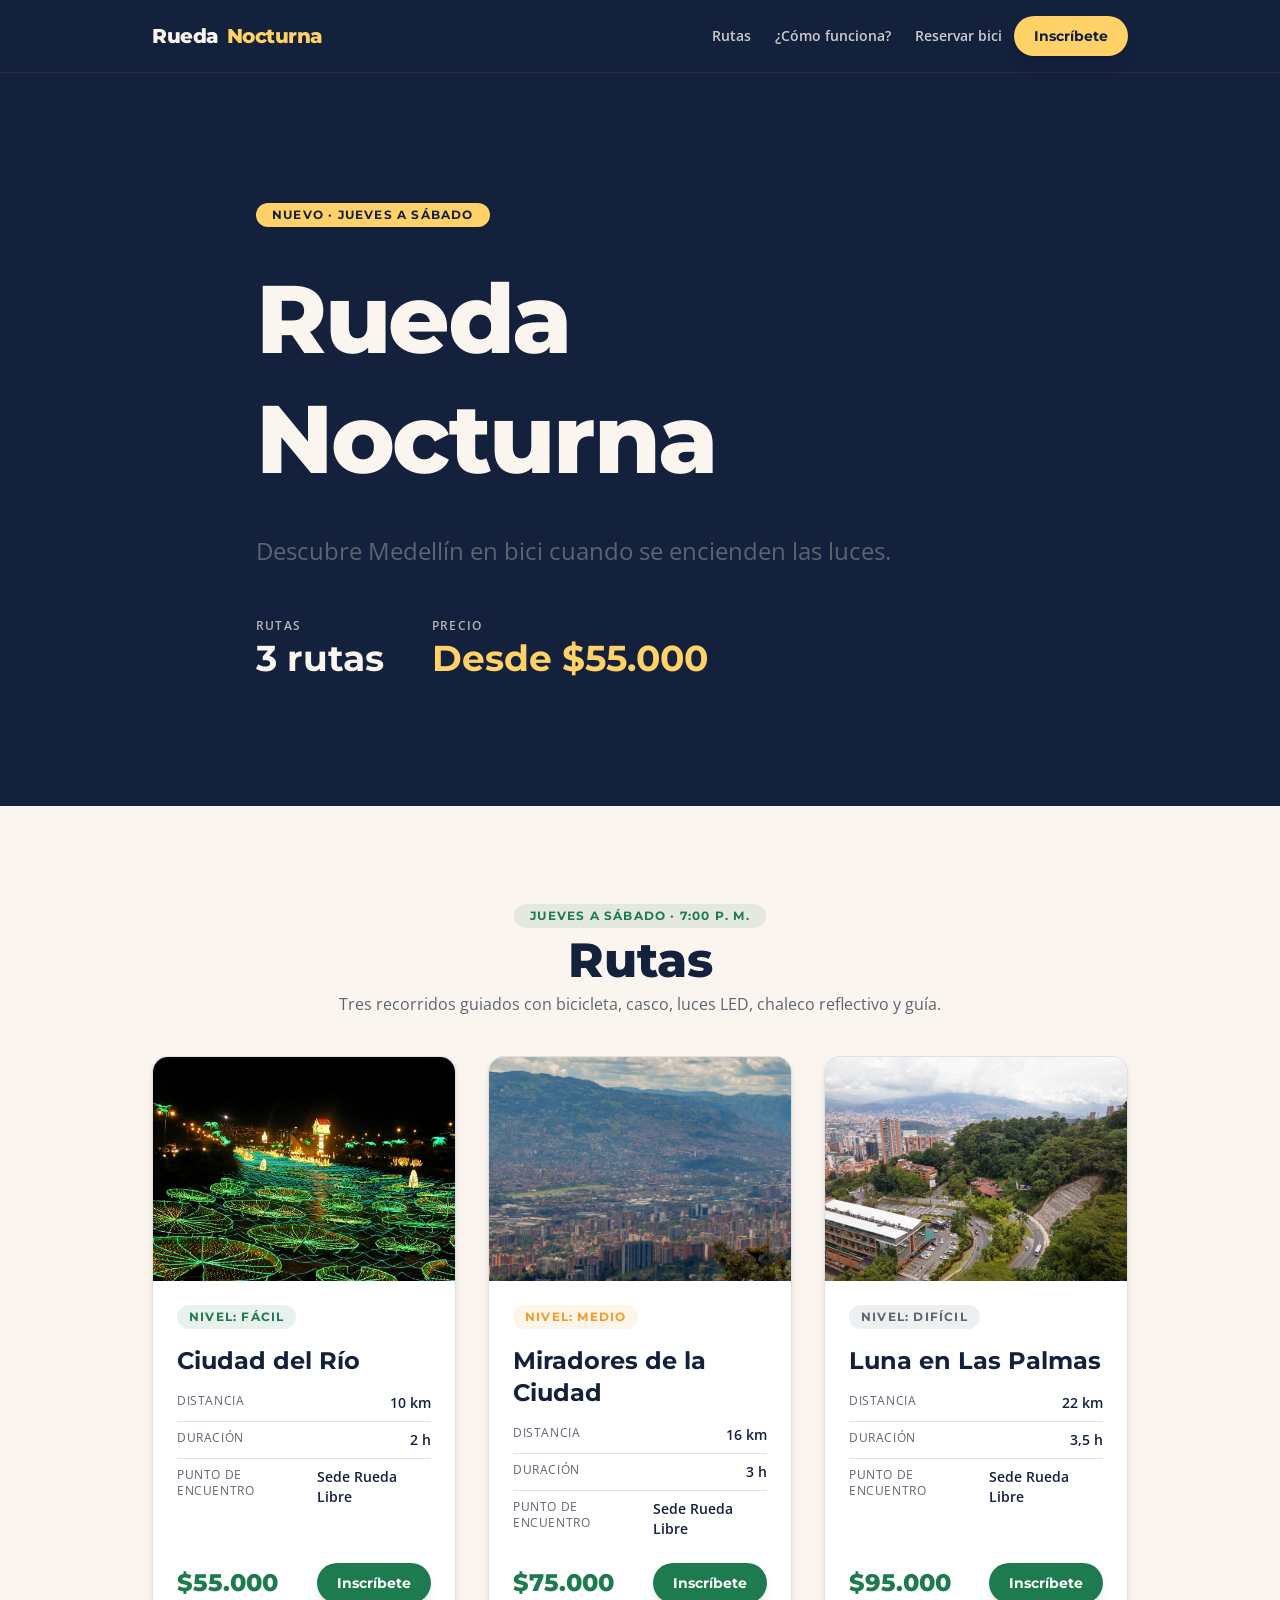
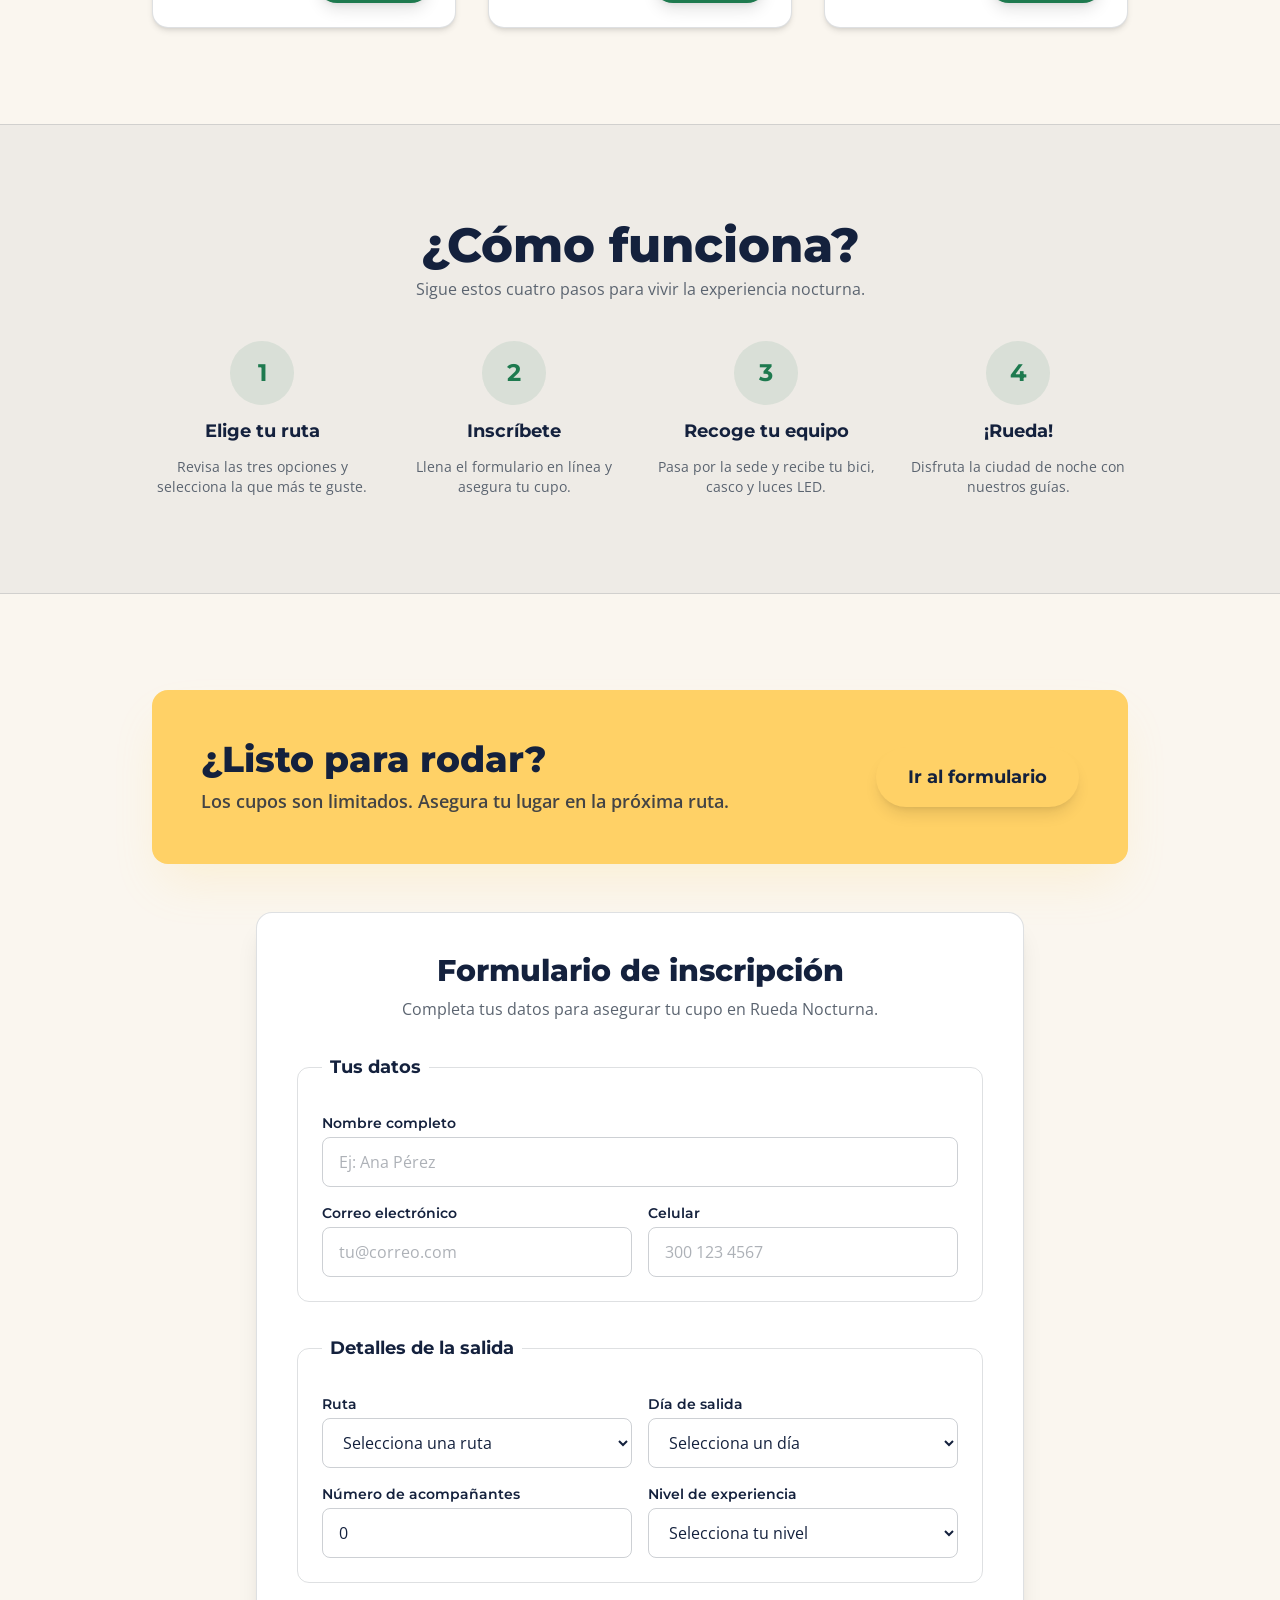
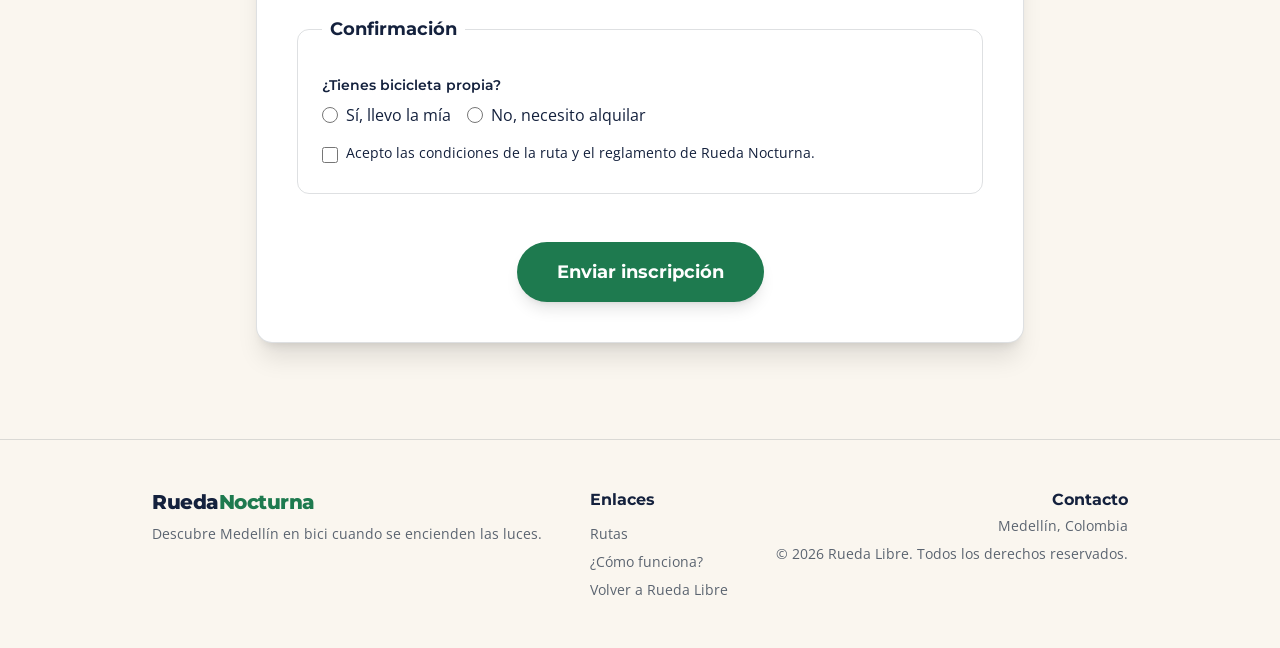
==== commit bc90aab3: "feat: Integración de la landing" ====
--- a/nocturna/index.html
+++ b/nocturna/index.html
@@ -19,17 +19,27 @@
     <header class="border-b border-gris-asfalto/20 bg-azul-noche dark:bg-dark-bg dark:border-dark-border transition-colors duration-300">
         <div class="max-w-5xl mx-auto px-6 py-4 flex flex-col md:flex-row items-center justify-between gap-4 md:gap-0">
             
-            <a href="#" class="text-xl font-heading font-extrabold text-crema tracking-tight">
+            <!-- Logo: ahora va al inicio del sitio principal -->
+            <a href="../index.html" class="text-xl font-heading font-extrabold text-crema tracking-tight flex items-center gap-2">
                 Rueda<span class="text-amarillo-farol">Nocturna</span>
             </a>
 
-            <nav class="flex items-center gap-6">
+            <nav class="flex items-center gap-4 md:gap-6">
+                <!-- Enlaces de la landing (ocultos en móvil) -->
                 <div class="hidden md:flex items-center gap-6">
                     <a href="#rutas" class="text-sm font-semibold text-crema/80 hover:text-crema transition-colors">Rutas</a>
                     <a href="#como-funciona" class="text-sm font-semibold text-crema/80 hover:text-crema transition-colors">¿Cómo funciona?</a>
                 </div>
-                <!-- Botón Refactorizado -->
-                <a href="#inscripcion" class="btn-secondary">Inscríbete</a>
+                
+                <!-- Botones: Reservar bici y Inscríbete -->
+                <div class="flex items-center gap-3">
+                    <!-- Enlace al sitio principal (Reservas) -->
+                    <a href="../paginas/reservas.html" class="hidden sm:inline-block text-sm font-semibold text-crema/80 hover:text-crema transition-colors">
+                        Reservar bici
+                    </a>
+                    <!-- Botón para ir al formulario en la misma landing -->
+                    <a href="#inscripcion" class="btn-secondary">Inscríbete</a>
+                </div>
             </nav>
         </div>
     </header>
--- a/nocturna/src/output.css
+++ b/nocturna/src/output.css
@@ -1,2 +1,2 @@
 /*! tailwindcss v4.3.5 | MIT License | https://tailwindcss.com */
-@layer properties{@supports (((-webkit-hyphens:none)) and (not (margin-trim:block))) or ((-moz-orient:inline) and (not (color:rgb(from red r g b)))){*,:before,:after,::backdrop{--tw-space-y-reverse:0;--tw-border-style:solid;--tw-leading:initial;--tw-font-weight:initial;--tw-tracking:initial;--tw-shadow:0 0 #0000;--tw-shadow-color:initial;--tw-shadow-alpha:100%;--tw-inset-shadow:0 0 #0000;--tw-inset-shadow-color:initial;--tw-inset-shadow-alpha:100%;--tw-ring-color:initial;--tw-ring-shadow:0 0 #0000;--tw-inset-ring-color:initial;--tw-inset-ring-shadow:0 0 #0000;--tw-ring-inset:initial;--tw-ring-offset-width:0px;--tw-ring-offset-color:#fff;--tw-ring-offset-shadow:0 0 #0000;--tw-duration:initial}}}@layer theme{:root,:host{--font-sans:-apple-system, BlinkMacSystemFont, "Segoe UI", Roboto, "Helvetica Neue", "Noto Sans", Arial, sans-serif, "Apple Color Emoji", "Segoe UI Emoji", "Segoe UI Symbol", "Noto Color Emoji";--font-mono:ui-monospace, SFMono-Regular, Menlo, Monaco, Consolas, "Liberation Mono", "Courier New", monospace;--color-amber-400:oklch(82.8% .189 84.429);--color-emerald-300:oklch(84.5% .143 164.978);--color-emerald-400:oklch(76.5% .177 163.223);--color-emerald-500:oklch(69.6% .17 162.48);--color-slate-100:oklch(96.8% .007 247.896);--color-slate-300:oklch(86.9% .022 252.894);--color-slate-400:oklch(70.4% .04 256.788);--color-slate-900:oklch(20.8% .042 265.755);--color-slate-950:oklch(12.9% .042 264.695);--color-white:#fff;--spacing:.25rem;--container-xl:36rem;--container-2xl:42rem;--container-3xl:48rem;--container-5xl:64rem;--text-xs:.75rem;--text-xs--line-height:calc(1 / .75);--text-sm:.875rem;--text-sm--line-height:calc(1.25 / .875);--text-lg:1.125rem;--text-lg--line-height:calc(1.75 / 1.125);--text-xl:1.25rem;--text-xl--line-height:calc(1.75 / 1.25);--text-2xl:1.5rem;--text-2xl--line-height:calc(2 / 1.5);--text-3xl:1.875rem;--text-3xl--line-height:calc(2.25 / 1.875);--text-4xl:2.25rem;--text-4xl--line-height:calc(2.5 / 2.25);--text-5xl:3rem;--text-5xl--line-height:1;--text-7xl:4.5rem;--text-7xl--line-height:1;--text-8xl:6rem;--text-8xl--line-height:1;--font-weight-semibold:600;--font-weight-bold:700;--font-weight-extrabold:800;--tracking-tight:-.025em;--tracking-wider:.05em;--tracking-widest:.1em;--leading-tight:1.25;--leading-relaxed:1.625;--radius-lg:.5rem;--radius-xl:.75rem;--radius-2xl:1rem;--default-transition-duration:.15s;--default-transition-timing-function:cubic-bezier(.4, 0, .2, 1);--default-font-family:var(--font-sans);--default-mono-font-family:var(--font-mono);--color-verde-ruta:#1e7a4f;--color-verde-hover:#155c3b;--color-naranja-pedal:#f39a2b;--color-azul-noche:#14213d;--color-crema:#faf6ef;--color-gris-asfalto:#5b6470;--color-amarillo-farol:#ffd166;--font-heading:"Montserrat", sans-serif;--font-body:"Open Sans", sans-serif;--color-dark-bg:#0b1121;--color-dark-surface:#14213d;--color-dark-border:#1f2e52;--color-dark-text:#faf6ef;--color-dark-muted:#9ca3af}}@layer base{*,:after,:before,::backdrop{box-sizing:border-box;border:0 solid;margin:0;padding:0}::file-selector-button{box-sizing:border-box;border:0 solid;margin:0;padding:0}html,:host{-webkit-text-size-adjust:100%;tab-size:4;line-height:1.5;font-family:var(--default-font-family,-apple-system, BlinkMacSystemFont, "Segoe UI", Roboto, "Helvetica Neue", "Noto Sans", Arial, sans-serif, "Apple Color Emoji", "Segoe UI Emoji", "Segoe UI Symbol", "Noto Color Emoji");font-feature-settings:var(--default-font-feature-settings,normal);font-variation-settings:var(--default-font-variation-settings,normal);-webkit-tap-highlight-color:transparent}hr{height:0;color:inherit;border-top-width:1px}abbr:where([title]){-webkit-text-decoration:underline dotted;text-decoration:underline dotted}h1,h2,h3,h4,h5,h6{font-size:inherit;font-weight:inherit}a{color:inherit;-webkit-text-decoration:inherit;-webkit-text-decoration:inherit;-webkit-text-decoration:inherit;text-decoration:inherit}b,strong{font-weight:bolder}code,kbd,samp,pre{font-family:var(--default-mono-font-family,ui-monospace, SFMono-Regular, Menlo, Monaco, Consolas, "Liberation Mono", "Courier New", monospace);font-feature-settings:var(--default-mono-font-feature-settings,normal);font-variation-settings:var(--default-mono-font-variation-settings,normal);font-size:1em}small{font-size:80%}sub,sup{vertical-align:baseline;font-size:75%;line-height:0;position:relative}sub{bottom:-.25em}sup{top:-.5em}table{text-indent:0;border-color:inherit;border-collapse:collapse}:-moz-focusring:where(:not(iframe)){outline:auto}progress{vertical-align:baseline}summary{display:list-item}ol,ul,menu{list-style:none}img,svg,video,canvas,audio,iframe,embed,object{vertical-align:middle;display:block}img,video{max-width:100%;height:auto}button,input,select,optgroup,textarea{font:inherit;font-feature-settings:inherit;font-variation-settings:inherit;letter-spacing:inherit;color:inherit;opacity:1;background-color:#0000;border-radius:0}::file-selector-button{font:inherit;font-feature-settings:inherit;font-variation-settings:inherit;letter-spacing:inherit;color:inherit;opacity:1;background-color:#0000;border-radius:0}:where(select:is([multiple],[size])) optgroup{font-weight:bolder}:where(select:is([multiple],[size])) optgroup option{padding-inline-start:20px}::file-selector-button{margin-inline-end:4px}::placeholder{opacity:1}@supports (not ((-webkit-appearance:-apple-pay-button))) or (contain-intrinsic-size:1px){::placeholder{color:currentColor}@supports (color:color-mix(in lab, red, red)){::placeholder{color:color-mix(in oklab, currentcolor 50%, transparent)}}}textarea{resize:vertical}::-webkit-search-decoration{-webkit-appearance:none}::-webkit-date-and-time-value{min-height:1lh;text-align:inherit}::-webkit-datetime-edit{display:inline-flex}::-webkit-datetime-edit-fields-wrapper{padding:0}::-webkit-datetime-edit{padding-block:0}::-webkit-datetime-edit-year-field{padding-block:0}::-webkit-datetime-edit-month-field{padding-block:0}::-webkit-datetime-edit-day-field{padding-block:0}::-webkit-datetime-edit-hour-field{padding-block:0}::-webkit-datetime-edit-minute-field{padding-block:0}::-webkit-datetime-edit-second-field{padding-block:0}::-webkit-datetime-edit-millisecond-field{padding-block:0}::-webkit-datetime-edit-meridiem-field{padding-block:0}::-webkit-calendar-picker-indicator{line-height:1}:-moz-ui-invalid{box-shadow:none}button,input:where([type=button],[type=reset],[type=submit]){appearance:button}::file-selector-button{appearance:button}::-webkit-inner-spin-button{height:auto}::-webkit-outer-spin-button{height:auto}[hidden]:where(:not([hidden=until-found])){display:none!important}}@layer components{.btn-primary{background-color:var(--color-verde-ruta);padding-inline:calc(var(--spacing) * 5);padding-block:calc(var(--spacing) * 2.5);font-family:var(--font-heading);font-size:var(--text-sm);line-height:var(--tw-leading,var(--text-sm--line-height));--tw-font-weight:var(--font-weight-bold);font-weight:var(--font-weight-bold);color:var(--color-white);--tw-shadow:0 10px 15px -3px var(--tw-shadow-color,#0000001a), 0 4px 6px -4px var(--tw-shadow-color,#0000001a);box-shadow:var(--tw-inset-shadow), var(--tw-inset-ring-shadow), var(--tw-ring-offset-shadow), var(--tw-ring-shadow), var(--tw-shadow);transition-property:color,background-color,border-color,outline-color,text-decoration-color,fill,stroke,--tw-gradient-from,--tw-gradient-via,--tw-gradient-to;transition-timing-function:var(--tw-ease,var(--default-transition-timing-function));transition-duration:var(--tw-duration,var(--default-transition-duration));--tw-duration:.2s;border-radius:2147483647px;transition-duration:.2s;display:inline-block}@media (hover:hover){.btn-primary:hover{background-color:var(--color-verde-hover)}}.btn-primary:focus{--tw-ring-shadow:var(--tw-ring-inset, ) 0 0 0 calc(4px + var(--tw-ring-offset-width)) var(--tw-ring-color,currentcolor);box-shadow:var(--tw-inset-shadow), var(--tw-inset-ring-shadow), var(--tw-ring-offset-shadow), var(--tw-ring-shadow), var(--tw-shadow);--tw-ring-color:#1e7a4f80}@supports (color:color-mix(in lab, red, red)){.btn-primary:focus{--tw-ring-color:color-mix(in oklab, var(--color-verde-ruta) 50%, transparent)}}.btn-primary:focus{--tw-outline-style:none;outline-style:none}.btn-secondary{background-color:var(--color-amarillo-farol);padding-inline:calc(var(--spacing) * 5);padding-block:calc(var(--spacing) * 2.5);font-family:var(--font-heading);font-size:var(--text-sm);line-height:var(--tw-leading,var(--text-sm--line-height));--tw-font-weight:var(--font-weight-bold);font-weight:var(--font-weight-bold);color:var(--color-azul-noche);--tw-shadow:0 10px 15px -3px var(--tw-shadow-color,#0000001a), 0 4px 6px -4px var(--tw-shadow-color,#0000001a);box-shadow:var(--tw-inset-shadow), var(--tw-inset-ring-shadow), var(--tw-ring-offset-shadow), var(--tw-ring-shadow), var(--tw-shadow);transition-property:color,background-color,border-color,outline-color,text-decoration-color,fill,stroke,--tw-gradient-from,--tw-gradient-via,--tw-gradient-to;transition-timing-function:var(--tw-ease,var(--default-transition-timing-function));transition-duration:var(--tw-duration,var(--default-transition-duration));--tw-duration:.2s;border-radius:2147483647px;transition-duration:.2s;display:inline-block}@media (hover:hover){.btn-secondary:hover{background-color:#ffd166e6}@supports (color:color-mix(in lab, red, red)){.btn-secondary:hover{background-color:color-mix(in oklab, var(--color-amarillo-farol) 90%, transparent)}}}.btn-secondary:focus{--tw-ring-shadow:var(--tw-ring-inset, ) 0 0 0 calc(4px + var(--tw-ring-offset-width)) var(--tw-ring-color,currentcolor);box-shadow:var(--tw-inset-shadow), var(--tw-inset-ring-shadow), var(--tw-ring-offset-shadow), var(--tw-ring-shadow), var(--tw-shadow);--tw-ring-color:#ffd16680}@supports (color:color-mix(in lab, red, red)){.btn-secondary:focus{--tw-ring-color:color-mix(in oklab, var(--color-amarillo-farol) 50%, transparent)}}.btn-secondary:focus{--tw-outline-style:none;outline-style:none}.badge-level{width:max-content;padding-inline:calc(var(--spacing) * 3);padding-block:var(--spacing);font-family:var(--font-heading);font-size:var(--text-xs);line-height:var(--tw-leading,var(--text-xs--line-height));--tw-font-weight:var(--font-weight-bold);font-weight:var(--font-weight-bold);--tw-tracking:var(--tracking-widest);letter-spacing:var(--tracking-widest);text-transform:uppercase;border-radius:2147483647px;display:inline-block}}@layer utilities{.mx-auto{margin-inline:auto}.mt-1{margin-top:var(--spacing)}.mt-2{margin-top:calc(var(--spacing) * 2)}.mb-1{margin-bottom:var(--spacing)}.mb-2{margin-bottom:calc(var(--spacing) * 2)}.mb-8{margin-bottom:calc(var(--spacing) * 8)}.mb-10{margin-bottom:calc(var(--spacing) * 10)}.mb-12{margin-bottom:calc(var(--spacing) * 12)}.block{display:block}.flex{display:flex}.grid{display:grid}.hidden{display:none}.inline-block{display:inline-block}.inline-flex{display:inline-flex}.h-4{height:calc(var(--spacing) * 4)}.h-16{height:calc(var(--spacing) * 16)}.h-56{height:calc(var(--spacing) * 56)}.min-h-\[70vh\]{min-height:70vh}.min-h-screen{min-height:100vh}.w-4{width:calc(var(--spacing) * 4)}.w-16{width:calc(var(--spacing) * 16)}.w-full{width:100%}.max-w-2xl{max-width:var(--container-2xl)}.max-w-3xl{max-width:var(--container-3xl)}.max-w-5xl{max-width:var(--container-5xl)}.max-w-xl{max-width:var(--container-xl)}.flex-1{flex:1}.cursor-pointer{cursor:pointer}.grid-cols-1{grid-template-columns:repeat(1,minmax(0,1fr))}.flex-col{flex-direction:column}.flex-wrap{flex-wrap:wrap}.items-center{align-items:center}.items-start{align-items:flex-start}.justify-between{justify-content:space-between}.justify-center{justify-content:center}.gap-2{gap:calc(var(--spacing) * 2)}.gap-4{gap:calc(var(--spacing) * 4)}.gap-6{gap:calc(var(--spacing) * 6)}.gap-8{gap:calc(var(--spacing) * 8)}:where(.space-y-1>:not(:last-child)){--tw-space-y-reverse:0;margin-block-start:calc(var(--spacing) * var(--tw-space-y-reverse));margin-block-end:calc(var(--spacing) * calc(1 - var(--tw-space-y-reverse)))}:where(.space-y-2>:not(:last-child)){--tw-space-y-reverse:0;margin-block-start:calc(calc(var(--spacing) * 2) * var(--tw-space-y-reverse));margin-block-end:calc(calc(var(--spacing) * 2) * calc(1 - var(--tw-space-y-reverse)))}:where(.space-y-3>:not(:last-child)){--tw-space-y-reverse:0;margin-block-start:calc(calc(var(--spacing) * 3) * var(--tw-space-y-reverse));margin-block-end:calc(calc(var(--spacing) * 3) * calc(1 - var(--tw-space-y-reverse)))}:where(.space-y-4>:not(:last-child)){--tw-space-y-reverse:0;margin-block-start:calc(calc(var(--spacing) * 4) * var(--tw-space-y-reverse));margin-block-end:calc(calc(var(--spacing) * 4) * calc(1 - var(--tw-space-y-reverse)))}:where(.space-y-6>:not(:last-child)){--tw-space-y-reverse:0;margin-block-start:calc(calc(var(--spacing) * 6) * var(--tw-space-y-reverse));margin-block-end:calc(calc(var(--spacing) * 6) * calc(1 - var(--tw-space-y-reverse)))}:where(.space-y-8>:not(:last-child)){--tw-space-y-reverse:0;margin-block-start:calc(calc(var(--spacing) * 8) * var(--tw-space-y-reverse));margin-block-end:calc(calc(var(--spacing) * 8) * calc(1 - var(--tw-space-y-reverse)))}:where(.space-y-16>:not(:last-child)){--tw-space-y-reverse:0;margin-block-start:calc(calc(var(--spacing) * 16) * var(--tw-space-y-reverse));margin-block-end:calc(calc(var(--spacing) * 16) * calc(1 - var(--tw-space-y-reverse)))}.overflow-hidden{overflow:hidden}.rounded{border-radius:.25rem}.rounded-2xl{border-radius:var(--radius-2xl)}.rounded-full{border-radius:2147483647px}.rounded-lg{border-radius:var(--radius-lg)}.rounded-xl{border-radius:var(--radius-xl)}.border{border-style:var(--tw-border-style);border-width:1px}.border-2{border-style:var(--tw-border-style);border-width:2px}.border-y{border-block-style:var(--tw-border-style);border-block-width:1px}.border-t{border-top-style:var(--tw-border-style);border-top-width:1px}.border-b{border-bottom-style:var(--tw-border-style);border-bottom-width:1px}.border-l-4{border-left-style:var(--tw-border-style);border-left-width:4px}.border-azul-noche{border-color:var(--color-azul-noche)}.border-gris-asfalto{border-color:var(--color-gris-asfalto)}.border-gris-asfalto\/20{border-color:#5b647033}@supports (color:color-mix(in lab, red, red)){.border-gris-asfalto\/20{border-color:color-mix(in oklab, var(--color-gris-asfalto) 20%, transparent)}}.border-gris-asfalto\/30{border-color:#5b64704d}@supports (color:color-mix(in lab, red, red)){.border-gris-asfalto\/30{border-color:color-mix(in oklab, var(--color-gris-asfalto) 30%, transparent)}}.border-naranja-pedal{border-color:var(--color-naranja-pedal)}.border-transparent{border-color:#0000}.border-verde-ruta{border-color:var(--color-verde-ruta)}.bg-amarillo-farol{background-color:var(--color-amarillo-farol)}.bg-amber-400{background-color:var(--color-amber-400)}.bg-azul-noche{background-color:var(--color-azul-noche)}.bg-azul-noche\/5{background-color:#14213d0d}@supports (color:color-mix(in lab, red, red)){.bg-azul-noche\/5{background-color:color-mix(in oklab, var(--color-azul-noche) 5%, transparent)}}.bg-crema{background-color:var(--color-crema)}.bg-emerald-500{background-color:var(--color-emerald-500)}.bg-gris-asfalto\/10{background-color:#5b64701a}@supports (color:color-mix(in lab, red, red)){.bg-gris-asfalto\/10{background-color:color-mix(in oklab, var(--color-gris-asfalto) 10%, transparent)}}.bg-naranja-pedal\/10{background-color:#f39a2b1a}@supports (color:color-mix(in lab, red, red)){.bg-naranja-pedal\/10{background-color:color-mix(in oklab, var(--color-naranja-pedal) 10%, transparent)}}.bg-slate-950{background-color:var(--color-slate-950)}.bg-transparent{background-color:#0000}.bg-verde-ruta{background-color:var(--color-verde-ruta)}.bg-verde-ruta\/10{background-color:#1e7a4f1a}@supports (color:color-mix(in lab, red, red)){.bg-verde-ruta\/10{background-color:color-mix(in oklab, var(--color-verde-ruta) 10%, transparent)}}.bg-white{background-color:var(--color-white)}.object-cover{object-fit:cover}.p-4{padding:calc(var(--spacing) * 4)}.p-6{padding:calc(var(--spacing) * 6)}.p-8{padding:calc(var(--spacing) * 8)}.px-2{padding-inline:calc(var(--spacing) * 2)}.px-3{padding-inline:calc(var(--spacing) * 3)}.px-4{padding-inline:calc(var(--spacing) * 4)}.px-5{padding-inline:calc(var(--spacing) * 5)}.px-6{padding-inline:calc(var(--spacing) * 6)}.px-8{padding-inline:calc(var(--spacing) * 8)}.px-10{padding-inline:calc(var(--spacing) * 10)}.py-1{padding-block:var(--spacing)}.py-2\.5{padding-block:calc(var(--spacing) * 2.5)}.py-3{padding-block:calc(var(--spacing) * 3)}.py-4{padding-block:calc(var(--spacing) * 4)}.py-8{padding-block:calc(var(--spacing) * 8)}.py-12{padding-block:calc(var(--spacing) * 12)}.py-16{padding-block:calc(var(--spacing) * 16)}.py-20{padding-block:calc(var(--spacing) * 20)}.pt-2{padding-top:calc(var(--spacing) * 2)}.pt-4{padding-top:calc(var(--spacing) * 4)}.pb-2{padding-bottom:calc(var(--spacing) * 2)}.pb-24{padding-bottom:calc(var(--spacing) * 24)}.pl-4{padding-left:calc(var(--spacing) * 4)}.pl-5{padding-left:calc(var(--spacing) * 5)}.text-center{text-align:center}.font-body{font-family:var(--font-body)}.font-heading{font-family:var(--font-heading)}.text-2xl{font-size:var(--text-2xl);line-height:var(--tw-leading,var(--text-2xl--line-height))}.text-3xl{font-size:var(--text-3xl);line-height:var(--tw-leading,var(--text-3xl--line-height))}.text-4xl{font-size:var(--text-4xl);line-height:var(--tw-leading,var(--text-4xl--line-height))}.text-5xl{font-size:var(--text-5xl);line-height:var(--tw-leading,var(--text-5xl--line-height))}.text-lg{font-size:var(--text-lg);line-height:var(--tw-leading,var(--text-lg--line-height))}.text-sm{font-size:var(--text-sm);line-height:var(--tw-leading,var(--text-sm--line-height))}.text-xl{font-size:var(--text-xl);line-height:var(--tw-leading,var(--text-xl--line-height))}.text-xs{font-size:var(--text-xs);line-height:var(--tw-leading,var(--text-xs--line-height))}.leading-relaxed{--tw-leading:var(--leading-relaxed);line-height:var(--leading-relaxed)}.leading-tight{--tw-leading:var(--leading-tight);line-height:var(--leading-tight)}.font-bold{--tw-font-weight:var(--font-weight-bold);font-weight:var(--font-weight-bold)}.font-extrabold{--tw-font-weight:var(--font-weight-extrabold);font-weight:var(--font-weight-extrabold)}.font-semibold{--tw-font-weight:var(--font-weight-semibold);font-weight:var(--font-weight-semibold)}.tracking-tight{--tw-tracking:var(--tracking-tight);letter-spacing:var(--tracking-tight)}.tracking-wider{--tw-tracking:var(--tracking-wider);letter-spacing:var(--tracking-wider)}.tracking-widest{--tw-tracking:var(--tracking-widest);letter-spacing:var(--tracking-widest)}.text-amarillo-farol{color:var(--color-amarillo-farol)}.text-amber-400{color:var(--color-amber-400)}.text-azul-noche{color:var(--color-azul-noche)}.text-azul-noche\/80{color:#14213dcc}@supports (color:color-mix(in lab, red, red)){.text-azul-noche\/80{color:color-mix(in oklab, var(--color-azul-noche) 80%, transparent)}}.text-crema{color:var(--color-crema)}.text-crema\/70{color:#faf6efb3}@supports (color:color-mix(in lab, red, red)){.text-crema\/70{color:color-mix(in oklab, var(--color-crema) 70%, transparent)}}.text-crema\/80{color:#faf6efcc}@supports (color:color-mix(in lab, red, red)){.text-crema\/80{color:color-mix(in oklab, var(--color-crema) 80%, transparent)}}.text-gris-asfalto{color:var(--color-gris-asfalto)}.text-naranja-pedal{color:var(--color-naranja-pedal)}.text-slate-100{color:var(--color-slate-100)}.text-slate-300{color:var(--color-slate-300)}.text-slate-400{color:var(--color-slate-400)}.text-slate-900{color:var(--color-slate-900)}.text-verde-ruta{color:var(--color-verde-ruta)}.text-white{color:var(--color-white)}.uppercase{text-transform:uppercase}.underline-offset-4{text-underline-offset:4px}.antialiased{-webkit-font-smoothing:antialiased;-moz-osx-font-smoothing:grayscale}.shadow-2xl{--tw-shadow:0 25px 50px -12px var(--tw-shadow-color,#00000040);box-shadow:var(--tw-inset-shadow), var(--tw-inset-ring-shadow), var(--tw-ring-offset-shadow), var(--tw-ring-shadow), var(--tw-shadow)}.shadow-lg{--tw-shadow:0 10px 15px -3px var(--tw-shadow-color,#0000001a), 0 4px 6px -4px var(--tw-shadow-color,#0000001a);box-shadow:var(--tw-inset-shadow), var(--tw-inset-ring-shadow), var(--tw-ring-offset-shadow), var(--tw-ring-shadow), var(--tw-shadow)}.shadow-md{--tw-shadow:0 4px 6px -1px var(--tw-shadow-color,#0000001a), 0 2px 4px -2px var(--tw-shadow-color,#0000001a);box-shadow:var(--tw-inset-shadow), var(--tw-inset-ring-shadow), var(--tw-ring-offset-shadow), var(--tw-ring-shadow), var(--tw-shadow)}.shadow-sm{--tw-shadow:0 1px 3px 0 var(--tw-shadow-color,#0000001a), 0 1px 2px -1px var(--tw-shadow-color,#0000001a);box-shadow:var(--tw-inset-shadow), var(--tw-inset-ring-shadow), var(--tw-ring-offset-shadow), var(--tw-ring-shadow), var(--tw-shadow)}.shadow-xl{--tw-shadow:0 20px 25px -5px var(--tw-shadow-color,#0000001a), 0 8px 10px -6px var(--tw-shadow-color,#0000001a);box-shadow:var(--tw-inset-shadow), var(--tw-inset-ring-shadow), var(--tw-ring-offset-shadow), var(--tw-ring-shadow), var(--tw-shadow)}.shadow-amarillo-farol\/20{--tw-shadow-color:#ffd16633}@supports (color:color-mix(in lab, red, red)){.shadow-amarillo-farol\/20{--tw-shadow-color:color-mix(in oklab, color-mix(in oklab, var(--color-amarillo-farol) 20%, transparent) var(--tw-shadow-alpha), transparent)}}.transition-all{transition-property:all;transition-timing-function:var(--tw-ease,var(--default-transition-timing-function));transition-duration:var(--tw-duration,var(--default-transition-duration))}.transition-colors{transition-property:color,background-color,border-color,outline-color,text-decoration-color,fill,stroke,--tw-gradient-from,--tw-gradient-via,--tw-gradient-to;transition-timing-function:var(--tw-ease,var(--default-transition-timing-function));transition-duration:var(--tw-duration,var(--default-transition-duration))}.duration-200{--tw-duration:.2s;transition-duration:.2s}.duration-300{--tw-duration:.3s;transition-duration:.3s}.placeholder\:text-gris-asfalto\/50::placeholder{color:#5b647080}@supports (color:color-mix(in lab, red, red)){.placeholder\:text-gris-asfalto\/50::placeholder{color:color-mix(in oklab, var(--color-gris-asfalto) 50%, transparent)}}@media (hover:hover){.hover\:border-gris-asfalto\/50:hover{border-color:#5b647080}@supports (color:color-mix(in lab, red, red)){.hover\:border-gris-asfalto\/50:hover{border-color:color-mix(in oklab, var(--color-gris-asfalto) 50%, transparent)}}.hover\:border-naranja-pedal\/50:hover{border-color:#f39a2b80}@supports (color:color-mix(in lab, red, red)){.hover\:border-naranja-pedal\/50:hover{border-color:color-mix(in oklab, var(--color-naranja-pedal) 50%, transparent)}}.hover\:border-verde-ruta\/50:hover{border-color:#1e7a4f80}@supports (color:color-mix(in lab, red, red)){.hover\:border-verde-ruta\/50:hover{border-color:color-mix(in oklab, var(--color-verde-ruta) 50%, transparent)}}.hover\:bg-amarillo-farol\/90:hover{background-color:#ffd166e6}@supports (color:color-mix(in lab, red, red)){.hover\:bg-amarillo-farol\/90:hover{background-color:color-mix(in oklab, var(--color-amarillo-farol) 90%, transparent)}}.hover\:bg-azul-noche\/10:hover{background-color:#14213d1a}@supports (color:color-mix(in lab, red, red)){.hover\:bg-azul-noche\/10:hover{background-color:color-mix(in oklab, var(--color-azul-noche) 10%, transparent)}}.hover\:bg-emerald-400:hover{background-color:var(--color-emerald-400)}.hover\:bg-verde-hover:hover{background-color:var(--color-verde-hover)}.hover\:text-crema:hover{color:var(--color-crema)}.hover\:text-verde-ruta:hover{color:var(--color-verde-ruta)}.hover\:underline:hover{text-decoration-line:underline}.hover\:shadow-2xl:hover{--tw-shadow:0 25px 50px -12px var(--tw-shadow-color,#00000040);box-shadow:var(--tw-inset-shadow), var(--tw-inset-ring-shadow), var(--tw-ring-offset-shadow), var(--tw-ring-shadow), var(--tw-shadow)}}.focus\:border-verde-ruta:focus{border-color:var(--color-verde-ruta)}.focus\:ring-4:focus{--tw-ring-shadow:var(--tw-ring-inset, ) 0 0 0 calc(4px + var(--tw-ring-offset-width)) var(--tw-ring-color,currentcolor);box-shadow:var(--tw-inset-shadow), var(--tw-inset-ring-shadow), var(--tw-ring-offset-shadow), var(--tw-ring-shadow), var(--tw-shadow)}.focus\:ring-amarillo-farol\/50:focus{--tw-ring-color:#ffd16680}@supports (color:color-mix(in lab, red, red)){.focus\:ring-amarillo-farol\/50:focus{--tw-ring-color:color-mix(in oklab, var(--color-amarillo-farol) 50%, transparent)}}.focus\:ring-azul-noche\/50:focus{--tw-ring-color:#14213d80}@supports (color:color-mix(in lab, red, red)){.focus\:ring-azul-noche\/50:focus{--tw-ring-color:color-mix(in oklab, var(--color-azul-noche) 50%, transparent)}}.focus\:ring-emerald-300\/50:focus{--tw-ring-color:#5ee9b580}@supports (color:color-mix(in lab, red, red)){.focus\:ring-emerald-300\/50:focus{--tw-ring-color:color-mix(in oklab, var(--color-emerald-300) 50%, transparent)}}.focus\:ring-verde-ruta:focus{--tw-ring-color:var(--color-verde-ruta)}.focus\:ring-verde-ruta\/30:focus{--tw-ring-color:#1e7a4f4d}@supports (color:color-mix(in lab, red, red)){.focus\:ring-verde-ruta\/30:focus{--tw-ring-color:color-mix(in oklab, var(--color-verde-ruta) 30%, transparent)}}.focus\:ring-verde-ruta\/50:focus{--tw-ring-color:#1e7a4f80}@supports (color:color-mix(in lab, red, red)){.focus\:ring-verde-ruta\/50:focus{--tw-ring-color:color-mix(in oklab, var(--color-verde-ruta) 50%, transparent)}}.focus\:outline-none:focus{--tw-outline-style:none;outline-style:none}@media (min-width:40rem){.sm\:grid-cols-2{grid-template-columns:repeat(2,minmax(0,1fr))}.sm\:flex-row{flex-direction:row}}@media (min-width:48rem){.md\:mx-0{margin-inline:0}.md\:flex{display:flex}.md\:w-auto{width:auto}.md\:grid-cols-2{grid-template-columns:repeat(2,minmax(0,1fr))}.md\:flex-row{flex-direction:row}.md\:items-start{align-items:flex-start}.md\:justify-start{justify-content:flex-start}.md\:gap-0{gap:0}.md\:gap-12{gap:calc(var(--spacing) * 12)}.md\:p-6{padding:calc(var(--spacing) * 6)}.md\:p-10{padding:calc(var(--spacing) * 10)}.md\:p-12{padding:calc(var(--spacing) * 12)}.md\:py-24{padding-block:calc(var(--spacing) * 24)}.md\:py-32{padding-block:calc(var(--spacing) * 32)}.md\:text-left{text-align:left}.md\:text-right{text-align:right}.md\:text-2xl{font-size:var(--text-2xl);line-height:var(--tw-leading,var(--text-2xl--line-height))}.md\:text-3xl{font-size:var(--text-3xl);line-height:var(--tw-leading,var(--text-3xl--line-height))}.md\:text-4xl{font-size:var(--text-4xl);line-height:var(--tw-leading,var(--text-4xl--line-height))}.md\:text-5xl{font-size:var(--text-5xl);line-height:var(--tw-leading,var(--text-5xl--line-height))}.md\:text-7xl{font-size:var(--text-7xl);line-height:var(--tw-leading,var(--text-7xl--line-height))}}@media (min-width:64rem){.lg\:grid-cols-3{grid-template-columns:repeat(3,minmax(0,1fr))}.lg\:grid-cols-4{grid-template-columns:repeat(4,minmax(0,1fr))}.lg\:text-8xl{font-size:var(--text-8xl);line-height:var(--tw-leading,var(--text-8xl--line-height))}}@media (prefers-color-scheme:dark){.dark\:border-amarillo-farol\/20{border-color:#ffd16633}@supports (color:color-mix(in lab, red, red)){.dark\:border-amarillo-farol\/20{border-color:color-mix(in oklab, var(--color-amarillo-farol) 20%, transparent)}}.dark\:border-crema{border-color:var(--color-crema)}.dark\:border-dark-border{border-color:var(--color-dark-border)}.dark\:border-gris-asfalto\/50{border-color:#5b647080}@supports (color:color-mix(in lab, red, red)){.dark\:border-gris-asfalto\/50{border-color:color-mix(in oklab, var(--color-gris-asfalto) 50%, transparent)}}.dark\:bg-dark-bg{background-color:var(--color-dark-bg)}.dark\:bg-dark-surface{background-color:var(--color-dark-surface)}.dark\:bg-dark-surface\/50{background-color:#14213d80}@supports (color:color-mix(in lab, red, red)){.dark\:bg-dark-surface\/50{background-color:color-mix(in oklab, var(--color-dark-surface) 50%, transparent)}}.dark\:bg-gris-asfalto\/20{background-color:#5b647033}@supports (color:color-mix(in lab, red, red)){.dark\:bg-gris-asfalto\/20{background-color:color-mix(in oklab, var(--color-gris-asfalto) 20%, transparent)}}.dark\:bg-gris-asfalto\/30{background-color:#5b64704d}@supports (color:color-mix(in lab, red, red)){.dark\:bg-gris-asfalto\/30{background-color:color-mix(in oklab, var(--color-gris-asfalto) 30%, transparent)}}.dark\:bg-naranja-pedal\/20{background-color:#f39a2b33}@supports (color:color-mix(in lab, red, red)){.dark\:bg-naranja-pedal\/20{background-color:color-mix(in oklab, var(--color-naranja-pedal) 20%, transparent)}}.dark\:bg-transparent{background-color:#0000}.dark\:bg-verde-ruta\/20{background-color:#1e7a4f33}@supports (color:color-mix(in lab, red, red)){.dark\:bg-verde-ruta\/20{background-color:color-mix(in oklab, var(--color-verde-ruta) 20%, transparent)}}.dark\:text-amarillo-farol{color:var(--color-amarillo-farol)}.dark\:text-crema{color:var(--color-crema)}.dark\:text-dark-muted{color:var(--color-dark-muted)}.dark\:text-dark-text{color:var(--color-dark-text)}.dark\:text-naranja-pedal{color:var(--color-naranja-pedal)}.dark\:text-verde-ruta{color:var(--color-verde-ruta)}.dark\:shadow-none{--tw-shadow:0 0 #0000;box-shadow:var(--tw-inset-shadow), var(--tw-inset-ring-shadow), var(--tw-ring-offset-shadow), var(--tw-ring-shadow), var(--tw-shadow)}.dark\:placeholder\:text-dark-muted\/50::placeholder{color:#9ca3af80}@supports (color:color-mix(in lab, red, red)){.dark\:placeholder\:text-dark-muted\/50::placeholder{color:color-mix(in oklab, var(--color-dark-muted) 50%, transparent)}}@media (hover:hover){.dark\:hover\:bg-crema\/10:hover{background-color:#faf6ef1a}@supports (color:color-mix(in lab, red, red)){.dark\:hover\:bg-crema\/10:hover{background-color:color-mix(in oklab, var(--color-crema) 10%, transparent)}}.dark\:hover\:text-amarillo-farol:hover{color:var(--color-amarillo-farol)}}}}@property --tw-space-y-reverse{syntax:"*";inherits:false;initial-value:0}@property --tw-border-style{syntax:"*";inherits:false;initial-value:solid}@property --tw-leading{syntax:"*";inherits:false}@property --tw-font-weight{syntax:"*";inherits:false}@property --tw-tracking{syntax:"*";inherits:false}@property --tw-shadow{syntax:"*";inherits:false;initial-value:0 0 #0000}@property --tw-shadow-color{syntax:"*";inherits:false}@property --tw-shadow-alpha{syntax:"<percentage>";inherits:false;initial-value:100%}@property --tw-inset-shadow{syntax:"*";inherits:false;initial-value:0 0 #0000}@property --tw-inset-shadow-color{syntax:"*";inherits:false}@property --tw-inset-shadow-alpha{syntax:"<percentage>";inherits:false;initial-value:100%}@property --tw-ring-color{syntax:"*";inherits:false}@property --tw-ring-shadow{syntax:"*";inherits:false;initial-value:0 0 #0000}@property --tw-inset-ring-color{syntax:"*";inherits:false}@property --tw-inset-ring-shadow{syntax:"*";inherits:false;initial-value:0 0 #0000}@property --tw-ring-inset{syntax:"*";inherits:false}@property --tw-ring-offset-width{syntax:"<length>";inherits:false;initial-value:0}@property --tw-ring-offset-color{syntax:"*";inherits:false;initial-value:#fff}@property --tw-ring-offset-shadow{syntax:"*";inherits:false;initial-value:0 0 #0000}@property --tw-duration{syntax:"*";inherits:false}+@layer properties{@supports (((-webkit-hyphens:none)) and (not (margin-trim:block))) or ((-moz-orient:inline) and (not (color:rgb(from red r g b)))){*,:before,:after,::backdrop{--tw-space-y-reverse:0;--tw-border-style:solid;--tw-leading:initial;--tw-font-weight:initial;--tw-tracking:initial;--tw-shadow:0 0 #0000;--tw-shadow-color:initial;--tw-shadow-alpha:100%;--tw-inset-shadow:0 0 #0000;--tw-inset-shadow-color:initial;--tw-inset-shadow-alpha:100%;--tw-ring-color:initial;--tw-ring-shadow:0 0 #0000;--tw-inset-ring-color:initial;--tw-inset-ring-shadow:0 0 #0000;--tw-ring-inset:initial;--tw-ring-offset-width:0px;--tw-ring-offset-color:#fff;--tw-ring-offset-shadow:0 0 #0000;--tw-duration:initial}}}@layer theme{:root,:host{--font-sans:-apple-system, BlinkMacSystemFont, "Segoe UI", Roboto, "Helvetica Neue", "Noto Sans", Arial, sans-serif, "Apple Color Emoji", "Segoe UI Emoji", "Segoe UI Symbol", "Noto Color Emoji";--font-mono:ui-monospace, SFMono-Regular, Menlo, Monaco, Consolas, "Liberation Mono", "Courier New", monospace;--color-amber-400:oklch(82.8% .189 84.429);--color-emerald-300:oklch(84.5% .143 164.978);--color-emerald-400:oklch(76.5% .177 163.223);--color-emerald-500:oklch(69.6% .17 162.48);--color-slate-100:oklch(96.8% .007 247.896);--color-slate-300:oklch(86.9% .022 252.894);--color-slate-400:oklch(70.4% .04 256.788);--color-slate-900:oklch(20.8% .042 265.755);--color-slate-950:oklch(12.9% .042 264.695);--color-white:#fff;--spacing:.25rem;--container-xl:36rem;--container-2xl:42rem;--container-3xl:48rem;--container-5xl:64rem;--text-xs:.75rem;--text-xs--line-height:calc(1 / .75);--text-sm:.875rem;--text-sm--line-height:calc(1.25 / .875);--text-lg:1.125rem;--text-lg--line-height:calc(1.75 / 1.125);--text-xl:1.25rem;--text-xl--line-height:calc(1.75 / 1.25);--text-2xl:1.5rem;--text-2xl--line-height:calc(2 / 1.5);--text-3xl:1.875rem;--text-3xl--line-height:calc(2.25 / 1.875);--text-4xl:2.25rem;--text-4xl--line-height:calc(2.5 / 2.25);--text-5xl:3rem;--text-5xl--line-height:1;--text-7xl:4.5rem;--text-7xl--line-height:1;--text-8xl:6rem;--text-8xl--line-height:1;--font-weight-semibold:600;--font-weight-bold:700;--font-weight-extrabold:800;--tracking-tight:-.025em;--tracking-wider:.05em;--tracking-widest:.1em;--leading-tight:1.25;--leading-relaxed:1.625;--radius-lg:.5rem;--radius-xl:.75rem;--radius-2xl:1rem;--default-transition-duration:.15s;--default-transition-timing-function:cubic-bezier(.4, 0, .2, 1);--default-font-family:var(--font-sans);--default-mono-font-family:var(--font-mono);--color-verde-ruta:#1e7a4f;--color-verde-hover:#155c3b;--color-naranja-pedal:#f39a2b;--color-azul-noche:#14213d;--color-crema:#faf6ef;--color-gris-asfalto:#5b6470;--color-amarillo-farol:#ffd166;--font-heading:"Montserrat", sans-serif;--font-body:"Open Sans", sans-serif;--color-dark-bg:#0b1121;--color-dark-surface:#14213d;--color-dark-border:#1f2e52;--color-dark-text:#faf6ef;--color-dark-muted:#9ca3af}}@layer base{*,:after,:before,::backdrop{box-sizing:border-box;border:0 solid;margin:0;padding:0}::file-selector-button{box-sizing:border-box;border:0 solid;margin:0;padding:0}html,:host{-webkit-text-size-adjust:100%;tab-size:4;line-height:1.5;font-family:var(--default-font-family,-apple-system, BlinkMacSystemFont, "Segoe UI", Roboto, "Helvetica Neue", "Noto Sans", Arial, sans-serif, "Apple Color Emoji", "Segoe UI Emoji", "Segoe UI Symbol", "Noto Color Emoji");font-feature-settings:var(--default-font-feature-settings,normal);font-variation-settings:var(--default-font-variation-settings,normal);-webkit-tap-highlight-color:transparent}hr{height:0;color:inherit;border-top-width:1px}abbr:where([title]){-webkit-text-decoration:underline dotted;text-decoration:underline dotted}h1,h2,h3,h4,h5,h6{font-size:inherit;font-weight:inherit}a{color:inherit;-webkit-text-decoration:inherit;-webkit-text-decoration:inherit;-webkit-text-decoration:inherit;text-decoration:inherit}b,strong{font-weight:bolder}code,kbd,samp,pre{font-family:var(--default-mono-font-family,ui-monospace, SFMono-Regular, Menlo, Monaco, Consolas, "Liberation Mono", "Courier New", monospace);font-feature-settings:var(--default-mono-font-feature-settings,normal);font-variation-settings:var(--default-mono-font-variation-settings,normal);font-size:1em}small{font-size:80%}sub,sup{vertical-align:baseline;font-size:75%;line-height:0;position:relative}sub{bottom:-.25em}sup{top:-.5em}table{text-indent:0;border-color:inherit;border-collapse:collapse}:-moz-focusring:where(:not(iframe)){outline:auto}progress{vertical-align:baseline}summary{display:list-item}ol,ul,menu{list-style:none}img,svg,video,canvas,audio,iframe,embed,object{vertical-align:middle;display:block}img,video{max-width:100%;height:auto}button,input,select,optgroup,textarea{font:inherit;font-feature-settings:inherit;font-variation-settings:inherit;letter-spacing:inherit;color:inherit;opacity:1;background-color:#0000;border-radius:0}::file-selector-button{font:inherit;font-feature-settings:inherit;font-variation-settings:inherit;letter-spacing:inherit;color:inherit;opacity:1;background-color:#0000;border-radius:0}:where(select:is([multiple],[size])) optgroup{font-weight:bolder}:where(select:is([multiple],[size])) optgroup option{padding-inline-start:20px}::file-selector-button{margin-inline-end:4px}::placeholder{opacity:1}@supports (not ((-webkit-appearance:-apple-pay-button))) or (contain-intrinsic-size:1px){::placeholder{color:currentColor}@supports (color:color-mix(in lab, red, red)){::placeholder{color:color-mix(in oklab, currentcolor 50%, transparent)}}}textarea{resize:vertical}::-webkit-search-decoration{-webkit-appearance:none}::-webkit-date-and-time-value{min-height:1lh;text-align:inherit}::-webkit-datetime-edit{display:inline-flex}::-webkit-datetime-edit-fields-wrapper{padding:0}::-webkit-datetime-edit{padding-block:0}::-webkit-datetime-edit-year-field{padding-block:0}::-webkit-datetime-edit-month-field{padding-block:0}::-webkit-datetime-edit-day-field{padding-block:0}::-webkit-datetime-edit-hour-field{padding-block:0}::-webkit-datetime-edit-minute-field{padding-block:0}::-webkit-datetime-edit-second-field{padding-block:0}::-webkit-datetime-edit-millisecond-field{padding-block:0}::-webkit-datetime-edit-meridiem-field{padding-block:0}::-webkit-calendar-picker-indicator{line-height:1}:-moz-ui-invalid{box-shadow:none}button,input:where([type=button],[type=reset],[type=submit]){appearance:button}::file-selector-button{appearance:button}::-webkit-inner-spin-button{height:auto}::-webkit-outer-spin-button{height:auto}[hidden]:where(:not([hidden=until-found])){display:none!important}}@layer components{.btn-primary{background-color:var(--color-verde-ruta);padding-inline:calc(var(--spacing) * 5);padding-block:calc(var(--spacing) * 2.5);font-family:var(--font-heading);font-size:var(--text-sm);line-height:var(--tw-leading,var(--text-sm--line-height));--tw-font-weight:var(--font-weight-bold);font-weight:var(--font-weight-bold);color:var(--color-white);--tw-shadow:0 10px 15px -3px var(--tw-shadow-color,#0000001a), 0 4px 6px -4px var(--tw-shadow-color,#0000001a);box-shadow:var(--tw-inset-shadow), var(--tw-inset-ring-shadow), var(--tw-ring-offset-shadow), var(--tw-ring-shadow), var(--tw-shadow);transition-property:color,background-color,border-color,outline-color,text-decoration-color,fill,stroke,--tw-gradient-from,--tw-gradient-via,--tw-gradient-to;transition-timing-function:var(--tw-ease,var(--default-transition-timing-function));transition-duration:var(--tw-duration,var(--default-transition-duration));--tw-duration:.2s;border-radius:2147483647px;transition-duration:.2s;display:inline-block}@media (hover:hover){.btn-primary:hover{background-color:var(--color-verde-hover)}}.btn-primary:focus{--tw-ring-shadow:var(--tw-ring-inset, ) 0 0 0 calc(4px + var(--tw-ring-offset-width)) var(--tw-ring-color,currentcolor);box-shadow:var(--tw-inset-shadow), var(--tw-inset-ring-shadow), var(--tw-ring-offset-shadow), var(--tw-ring-shadow), var(--tw-shadow);--tw-ring-color:#1e7a4f80}@supports (color:color-mix(in lab, red, red)){.btn-primary:focus{--tw-ring-color:color-mix(in oklab, var(--color-verde-ruta) 50%, transparent)}}.btn-primary:focus{--tw-outline-style:none;outline-style:none}.btn-secondary{background-color:var(--color-amarillo-farol);padding-inline:calc(var(--spacing) * 5);padding-block:calc(var(--spacing) * 2.5);font-family:var(--font-heading);font-size:var(--text-sm);line-height:var(--tw-leading,var(--text-sm--line-height));--tw-font-weight:var(--font-weight-bold);font-weight:var(--font-weight-bold);color:var(--color-azul-noche);--tw-shadow:0 10px 15px -3px var(--tw-shadow-color,#0000001a), 0 4px 6px -4px var(--tw-shadow-color,#0000001a);box-shadow:var(--tw-inset-shadow), var(--tw-inset-ring-shadow), var(--tw-ring-offset-shadow), var(--tw-ring-shadow), var(--tw-shadow);transition-property:color,background-color,border-color,outline-color,text-decoration-color,fill,stroke,--tw-gradient-from,--tw-gradient-via,--tw-gradient-to;transition-timing-function:var(--tw-ease,var(--default-transition-timing-function));transition-duration:var(--tw-duration,var(--default-transition-duration));--tw-duration:.2s;border-radius:2147483647px;transition-duration:.2s;display:inline-block}@media (hover:hover){.btn-secondary:hover{background-color:#ffd166e6}@supports (color:color-mix(in lab, red, red)){.btn-secondary:hover{background-color:color-mix(in oklab, var(--color-amarillo-farol) 90%, transparent)}}}.btn-secondary:focus{--tw-ring-shadow:var(--tw-ring-inset, ) 0 0 0 calc(4px + var(--tw-ring-offset-width)) var(--tw-ring-color,currentcolor);box-shadow:var(--tw-inset-shadow), var(--tw-inset-ring-shadow), var(--tw-ring-offset-shadow), var(--tw-ring-shadow), var(--tw-shadow);--tw-ring-color:#ffd16680}@supports (color:color-mix(in lab, red, red)){.btn-secondary:focus{--tw-ring-color:color-mix(in oklab, var(--color-amarillo-farol) 50%, transparent)}}.btn-secondary:focus{--tw-outline-style:none;outline-style:none}.badge-level{width:max-content;padding-inline:calc(var(--spacing) * 3);padding-block:var(--spacing);font-family:var(--font-heading);font-size:var(--text-xs);line-height:var(--tw-leading,var(--text-xs--line-height));--tw-font-weight:var(--font-weight-bold);font-weight:var(--font-weight-bold);--tw-tracking:var(--tracking-widest);letter-spacing:var(--tracking-widest);text-transform:uppercase;border-radius:2147483647px;display:inline-block}}@layer utilities{.mx-auto{margin-inline:auto}.mt-1{margin-top:var(--spacing)}.mt-2{margin-top:calc(var(--spacing) * 2)}.mb-1{margin-bottom:var(--spacing)}.mb-2{margin-bottom:calc(var(--spacing) * 2)}.mb-8{margin-bottom:calc(var(--spacing) * 8)}.mb-10{margin-bottom:calc(var(--spacing) * 10)}.mb-12{margin-bottom:calc(var(--spacing) * 12)}.block{display:block}.flex{display:flex}.grid{display:grid}.hidden{display:none}.inline-block{display:inline-block}.inline-flex{display:inline-flex}.h-4{height:calc(var(--spacing) * 4)}.h-16{height:calc(var(--spacing) * 16)}.h-56{height:calc(var(--spacing) * 56)}.min-h-\[70vh\]{min-height:70vh}.min-h-screen{min-height:100vh}.w-4{width:calc(var(--spacing) * 4)}.w-16{width:calc(var(--spacing) * 16)}.w-full{width:100%}.max-w-2xl{max-width:var(--container-2xl)}.max-w-3xl{max-width:var(--container-3xl)}.max-w-5xl{max-width:var(--container-5xl)}.max-w-xl{max-width:var(--container-xl)}.flex-1{flex:1}.cursor-pointer{cursor:pointer}.grid-cols-1{grid-template-columns:repeat(1,minmax(0,1fr))}.flex-col{flex-direction:column}.flex-wrap{flex-wrap:wrap}.items-center{align-items:center}.items-start{align-items:flex-start}.justify-between{justify-content:space-between}.justify-center{justify-content:center}.gap-2{gap:calc(var(--spacing) * 2)}.gap-3{gap:calc(var(--spacing) * 3)}.gap-4{gap:calc(var(--spacing) * 4)}.gap-6{gap:calc(var(--spacing) * 6)}.gap-8{gap:calc(var(--spacing) * 8)}:where(.space-y-1>:not(:last-child)){--tw-space-y-reverse:0;margin-block-start:calc(var(--spacing) * var(--tw-space-y-reverse));margin-block-end:calc(var(--spacing) * calc(1 - var(--tw-space-y-reverse)))}:where(.space-y-2>:not(:last-child)){--tw-space-y-reverse:0;margin-block-start:calc(calc(var(--spacing) * 2) * var(--tw-space-y-reverse));margin-block-end:calc(calc(var(--spacing) * 2) * calc(1 - var(--tw-space-y-reverse)))}:where(.space-y-3>:not(:last-child)){--tw-space-y-reverse:0;margin-block-start:calc(calc(var(--spacing) * 3) * var(--tw-space-y-reverse));margin-block-end:calc(calc(var(--spacing) * 3) * calc(1 - var(--tw-space-y-reverse)))}:where(.space-y-4>:not(:last-child)){--tw-space-y-reverse:0;margin-block-start:calc(calc(var(--spacing) * 4) * var(--tw-space-y-reverse));margin-block-end:calc(calc(var(--spacing) * 4) * calc(1 - var(--tw-space-y-reverse)))}:where(.space-y-6>:not(:last-child)){--tw-space-y-reverse:0;margin-block-start:calc(calc(var(--spacing) * 6) * var(--tw-space-y-reverse));margin-block-end:calc(calc(var(--spacing) * 6) * calc(1 - var(--tw-space-y-reverse)))}:where(.space-y-8>:not(:last-child)){--tw-space-y-reverse:0;margin-block-start:calc(calc(var(--spacing) * 8) * var(--tw-space-y-reverse));margin-block-end:calc(calc(var(--spacing) * 8) * calc(1 - var(--tw-space-y-reverse)))}:where(.space-y-16>:not(:last-child)){--tw-space-y-reverse:0;margin-block-start:calc(calc(var(--spacing) * 16) * var(--tw-space-y-reverse));margin-block-end:calc(calc(var(--spacing) * 16) * calc(1 - var(--tw-space-y-reverse)))}.overflow-hidden{overflow:hidden}.rounded{border-radius:.25rem}.rounded-2xl{border-radius:var(--radius-2xl)}.rounded-full{border-radius:2147483647px}.rounded-lg{border-radius:var(--radius-lg)}.rounded-xl{border-radius:var(--radius-xl)}.border{border-style:var(--tw-border-style);border-width:1px}.border-2{border-style:var(--tw-border-style);border-width:2px}.border-y{border-block-style:var(--tw-border-style);border-block-width:1px}.border-t{border-top-style:var(--tw-border-style);border-top-width:1px}.border-b{border-bottom-style:var(--tw-border-style);border-bottom-width:1px}.border-l-4{border-left-style:var(--tw-border-style);border-left-width:4px}.border-azul-noche{border-color:var(--color-azul-noche)}.border-gris-asfalto{border-color:var(--color-gris-asfalto)}.border-gris-asfalto\/20{border-color:#5b647033}@supports (color:color-mix(in lab, red, red)){.border-gris-asfalto\/20{border-color:color-mix(in oklab, var(--color-gris-asfalto) 20%, transparent)}}.border-gris-asfalto\/30{border-color:#5b64704d}@supports (color:color-mix(in lab, red, red)){.border-gris-asfalto\/30{border-color:color-mix(in oklab, var(--color-gris-asfalto) 30%, transparent)}}.border-naranja-pedal{border-color:var(--color-naranja-pedal)}.border-transparent{border-color:#0000}.border-verde-ruta{border-color:var(--color-verde-ruta)}.bg-amarillo-farol{background-color:var(--color-amarillo-farol)}.bg-amber-400{background-color:var(--color-amber-400)}.bg-azul-noche{background-color:var(--color-azul-noche)}.bg-azul-noche\/5{background-color:#14213d0d}@supports (color:color-mix(in lab, red, red)){.bg-azul-noche\/5{background-color:color-mix(in oklab, var(--color-azul-noche) 5%, transparent)}}.bg-crema{background-color:var(--color-crema)}.bg-emerald-500{background-color:var(--color-emerald-500)}.bg-gris-asfalto\/10{background-color:#5b64701a}@supports (color:color-mix(in lab, red, red)){.bg-gris-asfalto\/10{background-color:color-mix(in oklab, var(--color-gris-asfalto) 10%, transparent)}}.bg-naranja-pedal\/10{background-color:#f39a2b1a}@supports (color:color-mix(in lab, red, red)){.bg-naranja-pedal\/10{background-color:color-mix(in oklab, var(--color-naranja-pedal) 10%, transparent)}}.bg-slate-950{background-color:var(--color-slate-950)}.bg-transparent{background-color:#0000}.bg-verde-ruta{background-color:var(--color-verde-ruta)}.bg-verde-ruta\/10{background-color:#1e7a4f1a}@supports (color:color-mix(in lab, red, red)){.bg-verde-ruta\/10{background-color:color-mix(in oklab, var(--color-verde-ruta) 10%, transparent)}}.bg-white{background-color:var(--color-white)}.object-cover{object-fit:cover}.p-4{padding:calc(var(--spacing) * 4)}.p-6{padding:calc(var(--spacing) * 6)}.p-8{padding:calc(var(--spacing) * 8)}.px-2{padding-inline:calc(var(--spacing) * 2)}.px-3{padding-inline:calc(var(--spacing) * 3)}.px-4{padding-inline:calc(var(--spacing) * 4)}.px-5{padding-inline:calc(var(--spacing) * 5)}.px-6{padding-inline:calc(var(--spacing) * 6)}.px-8{padding-inline:calc(var(--spacing) * 8)}.px-10{padding-inline:calc(var(--spacing) * 10)}.py-1{padding-block:var(--spacing)}.py-2\.5{padding-block:calc(var(--spacing) * 2.5)}.py-3{padding-block:calc(var(--spacing) * 3)}.py-4{padding-block:calc(var(--spacing) * 4)}.py-8{padding-block:calc(var(--spacing) * 8)}.py-12{padding-block:calc(var(--spacing) * 12)}.py-16{padding-block:calc(var(--spacing) * 16)}.py-20{padding-block:calc(var(--spacing) * 20)}.pt-2{padding-top:calc(var(--spacing) * 2)}.pt-4{padding-top:calc(var(--spacing) * 4)}.pb-2{padding-bottom:calc(var(--spacing) * 2)}.pb-24{padding-bottom:calc(var(--spacing) * 24)}.pl-4{padding-left:calc(var(--spacing) * 4)}.pl-5{padding-left:calc(var(--spacing) * 5)}.text-center{text-align:center}.font-body{font-family:var(--font-body)}.font-heading{font-family:var(--font-heading)}.text-2xl{font-size:var(--text-2xl);line-height:var(--tw-leading,var(--text-2xl--line-height))}.text-3xl{font-size:var(--text-3xl);line-height:var(--tw-leading,var(--text-3xl--line-height))}.text-4xl{font-size:var(--text-4xl);line-height:var(--tw-leading,var(--text-4xl--line-height))}.text-5xl{font-size:var(--text-5xl);line-height:var(--tw-leading,var(--text-5xl--line-height))}.text-lg{font-size:var(--text-lg);line-height:var(--tw-leading,var(--text-lg--line-height))}.text-sm{font-size:var(--text-sm);line-height:var(--tw-leading,var(--text-sm--line-height))}.text-xl{font-size:var(--text-xl);line-height:var(--tw-leading,var(--text-xl--line-height))}.text-xs{font-size:var(--text-xs);line-height:var(--tw-leading,var(--text-xs--line-height))}.leading-relaxed{--tw-leading:var(--leading-relaxed);line-height:var(--leading-relaxed)}.leading-tight{--tw-leading:var(--leading-tight);line-height:var(--leading-tight)}.font-bold{--tw-font-weight:var(--font-weight-bold);font-weight:var(--font-weight-bold)}.font-extrabold{--tw-font-weight:var(--font-weight-extrabold);font-weight:var(--font-weight-extrabold)}.font-semibold{--tw-font-weight:var(--font-weight-semibold);font-weight:var(--font-weight-semibold)}.tracking-tight{--tw-tracking:var(--tracking-tight);letter-spacing:var(--tracking-tight)}.tracking-wider{--tw-tracking:var(--tracking-wider);letter-spacing:var(--tracking-wider)}.tracking-widest{--tw-tracking:var(--tracking-widest);letter-spacing:var(--tracking-widest)}.text-amarillo-farol{color:var(--color-amarillo-farol)}.text-amber-400{color:var(--color-amber-400)}.text-azul-noche{color:var(--color-azul-noche)}.text-azul-noche\/80{color:#14213dcc}@supports (color:color-mix(in lab, red, red)){.text-azul-noche\/80{color:color-mix(in oklab, var(--color-azul-noche) 80%, transparent)}}.text-crema{color:var(--color-crema)}.text-crema\/70{color:#faf6efb3}@supports (color:color-mix(in lab, red, red)){.text-crema\/70{color:color-mix(in oklab, var(--color-crema) 70%, transparent)}}.text-crema\/80{color:#faf6efcc}@supports (color:color-mix(in lab, red, red)){.text-crema\/80{color:color-mix(in oklab, var(--color-crema) 80%, transparent)}}.text-gris-asfalto{color:var(--color-gris-asfalto)}.text-naranja-pedal{color:var(--color-naranja-pedal)}.text-slate-100{color:var(--color-slate-100)}.text-slate-300{color:var(--color-slate-300)}.text-slate-400{color:var(--color-slate-400)}.text-slate-900{color:var(--color-slate-900)}.text-verde-ruta{color:var(--color-verde-ruta)}.text-white{color:var(--color-white)}.uppercase{text-transform:uppercase}.underline-offset-4{text-underline-offset:4px}.antialiased{-webkit-font-smoothing:antialiased;-moz-osx-font-smoothing:grayscale}.shadow-2xl{--tw-shadow:0 25px 50px -12px var(--tw-shadow-color,#00000040);box-shadow:var(--tw-inset-shadow), var(--tw-inset-ring-shadow), var(--tw-ring-offset-shadow), var(--tw-ring-shadow), var(--tw-shadow)}.shadow-lg{--tw-shadow:0 10px 15px -3px var(--tw-shadow-color,#0000001a), 0 4px 6px -4px var(--tw-shadow-color,#0000001a);box-shadow:var(--tw-inset-shadow), var(--tw-inset-ring-shadow), var(--tw-ring-offset-shadow), var(--tw-ring-shadow), var(--tw-shadow)}.shadow-md{--tw-shadow:0 4px 6px -1px var(--tw-shadow-color,#0000001a), 0 2px 4px -2px var(--tw-shadow-color,#0000001a);box-shadow:var(--tw-inset-shadow), var(--tw-inset-ring-shadow), var(--tw-ring-offset-shadow), var(--tw-ring-shadow), var(--tw-shadow)}.shadow-sm{--tw-shadow:0 1px 3px 0 var(--tw-shadow-color,#0000001a), 0 1px 2px -1px var(--tw-shadow-color,#0000001a);box-shadow:var(--tw-inset-shadow), var(--tw-inset-ring-shadow), var(--tw-ring-offset-shadow), var(--tw-ring-shadow), var(--tw-shadow)}.shadow-xl{--tw-shadow:0 20px 25px -5px var(--tw-shadow-color,#0000001a), 0 8px 10px -6px var(--tw-shadow-color,#0000001a);box-shadow:var(--tw-inset-shadow), var(--tw-inset-ring-shadow), var(--tw-ring-offset-shadow), var(--tw-ring-shadow), var(--tw-shadow)}.shadow-amarillo-farol\/20{--tw-shadow-color:#ffd16633}@supports (color:color-mix(in lab, red, red)){.shadow-amarillo-farol\/20{--tw-shadow-color:color-mix(in oklab, color-mix(in oklab, var(--color-amarillo-farol) 20%, transparent) var(--tw-shadow-alpha), transparent)}}.transition-all{transition-property:all;transition-timing-function:var(--tw-ease,var(--default-transition-timing-function));transition-duration:var(--tw-duration,var(--default-transition-duration))}.transition-colors{transition-property:color,background-color,border-color,outline-color,text-decoration-color,fill,stroke,--tw-gradient-from,--tw-gradient-via,--tw-gradient-to;transition-timing-function:var(--tw-ease,var(--default-transition-timing-function));transition-duration:var(--tw-duration,var(--default-transition-duration))}.duration-200{--tw-duration:.2s;transition-duration:.2s}.duration-300{--tw-duration:.3s;transition-duration:.3s}.placeholder\:text-gris-asfalto\/50::placeholder{color:#5b647080}@supports (color:color-mix(in lab, red, red)){.placeholder\:text-gris-asfalto\/50::placeholder{color:color-mix(in oklab, var(--color-gris-asfalto) 50%, transparent)}}@media (hover:hover){.hover\:border-gris-asfalto\/50:hover{border-color:#5b647080}@supports (color:color-mix(in lab, red, red)){.hover\:border-gris-asfalto\/50:hover{border-color:color-mix(in oklab, var(--color-gris-asfalto) 50%, transparent)}}.hover\:border-naranja-pedal\/50:hover{border-color:#f39a2b80}@supports (color:color-mix(in lab, red, red)){.hover\:border-naranja-pedal\/50:hover{border-color:color-mix(in oklab, var(--color-naranja-pedal) 50%, transparent)}}.hover\:border-verde-ruta\/50:hover{border-color:#1e7a4f80}@supports (color:color-mix(in lab, red, red)){.hover\:border-verde-ruta\/50:hover{border-color:color-mix(in oklab, var(--color-verde-ruta) 50%, transparent)}}.hover\:bg-amarillo-farol\/90:hover{background-color:#ffd166e6}@supports (color:color-mix(in lab, red, red)){.hover\:bg-amarillo-farol\/90:hover{background-color:color-mix(in oklab, var(--color-amarillo-farol) 90%, transparent)}}.hover\:bg-azul-noche\/10:hover{background-color:#14213d1a}@supports (color:color-mix(in lab, red, red)){.hover\:bg-azul-noche\/10:hover{background-color:color-mix(in oklab, var(--color-azul-noche) 10%, transparent)}}.hover\:bg-emerald-400:hover{background-color:var(--color-emerald-400)}.hover\:bg-verde-hover:hover{background-color:var(--color-verde-hover)}.hover\:text-crema:hover{color:var(--color-crema)}.hover\:text-verde-ruta:hover{color:var(--color-verde-ruta)}.hover\:underline:hover{text-decoration-line:underline}.hover\:shadow-2xl:hover{--tw-shadow:0 25px 50px -12px var(--tw-shadow-color,#00000040);box-shadow:var(--tw-inset-shadow), var(--tw-inset-ring-shadow), var(--tw-ring-offset-shadow), var(--tw-ring-shadow), var(--tw-shadow)}}.focus\:border-verde-ruta:focus{border-color:var(--color-verde-ruta)}.focus\:ring-4:focus{--tw-ring-shadow:var(--tw-ring-inset, ) 0 0 0 calc(4px + var(--tw-ring-offset-width)) var(--tw-ring-color,currentcolor);box-shadow:var(--tw-inset-shadow), var(--tw-inset-ring-shadow), var(--tw-ring-offset-shadow), var(--tw-ring-shadow), var(--tw-shadow)}.focus\:ring-amarillo-farol\/50:focus{--tw-ring-color:#ffd16680}@supports (color:color-mix(in lab, red, red)){.focus\:ring-amarillo-farol\/50:focus{--tw-ring-color:color-mix(in oklab, var(--color-amarillo-farol) 50%, transparent)}}.focus\:ring-azul-noche\/50:focus{--tw-ring-color:#14213d80}@supports (color:color-mix(in lab, red, red)){.focus\:ring-azul-noche\/50:focus{--tw-ring-color:color-mix(in oklab, var(--color-azul-noche) 50%, transparent)}}.focus\:ring-emerald-300\/50:focus{--tw-ring-color:#5ee9b580}@supports (color:color-mix(in lab, red, red)){.focus\:ring-emerald-300\/50:focus{--tw-ring-color:color-mix(in oklab, var(--color-emerald-300) 50%, transparent)}}.focus\:ring-verde-ruta:focus{--tw-ring-color:var(--color-verde-ruta)}.focus\:ring-verde-ruta\/30:focus{--tw-ring-color:#1e7a4f4d}@supports (color:color-mix(in lab, red, red)){.focus\:ring-verde-ruta\/30:focus{--tw-ring-color:color-mix(in oklab, var(--color-verde-ruta) 30%, transparent)}}.focus\:ring-verde-ruta\/50:focus{--tw-ring-color:#1e7a4f80}@supports (color:color-mix(in lab, red, red)){.focus\:ring-verde-ruta\/50:focus{--tw-ring-color:color-mix(in oklab, var(--color-verde-ruta) 50%, transparent)}}.focus\:outline-none:focus{--tw-outline-style:none;outline-style:none}@media (min-width:40rem){.sm\:inline-block{display:inline-block}.sm\:grid-cols-2{grid-template-columns:repeat(2,minmax(0,1fr))}.sm\:flex-row{flex-direction:row}}@media (min-width:48rem){.md\:mx-0{margin-inline:0}.md\:flex{display:flex}.md\:w-auto{width:auto}.md\:grid-cols-2{grid-template-columns:repeat(2,minmax(0,1fr))}.md\:flex-row{flex-direction:row}.md\:items-start{align-items:flex-start}.md\:justify-start{justify-content:flex-start}.md\:gap-0{gap:0}.md\:gap-6{gap:calc(var(--spacing) * 6)}.md\:gap-12{gap:calc(var(--spacing) * 12)}.md\:p-6{padding:calc(var(--spacing) * 6)}.md\:p-10{padding:calc(var(--spacing) * 10)}.md\:p-12{padding:calc(var(--spacing) * 12)}.md\:py-24{padding-block:calc(var(--spacing) * 24)}.md\:py-32{padding-block:calc(var(--spacing) * 32)}.md\:text-left{text-align:left}.md\:text-right{text-align:right}.md\:text-2xl{font-size:var(--text-2xl);line-height:var(--tw-leading,var(--text-2xl--line-height))}.md\:text-3xl{font-size:var(--text-3xl);line-height:var(--tw-leading,var(--text-3xl--line-height))}.md\:text-4xl{font-size:var(--text-4xl);line-height:var(--tw-leading,var(--text-4xl--line-height))}.md\:text-5xl{font-size:var(--text-5xl);line-height:var(--tw-leading,var(--text-5xl--line-height))}.md\:text-7xl{font-size:var(--text-7xl);line-height:var(--tw-leading,var(--text-7xl--line-height))}}@media (min-width:64rem){.lg\:grid-cols-3{grid-template-columns:repeat(3,minmax(0,1fr))}.lg\:grid-cols-4{grid-template-columns:repeat(4,minmax(0,1fr))}.lg\:text-8xl{font-size:var(--text-8xl);line-height:var(--tw-leading,var(--text-8xl--line-height))}}@media (prefers-color-scheme:dark){.dark\:border-amarillo-farol\/20{border-color:#ffd16633}@supports (color:color-mix(in lab, red, red)){.dark\:border-amarillo-farol\/20{border-color:color-mix(in oklab, var(--color-amarillo-farol) 20%, transparent)}}.dark\:border-crema{border-color:var(--color-crema)}.dark\:border-dark-border{border-color:var(--color-dark-border)}.dark\:border-gris-asfalto\/50{border-color:#5b647080}@supports (color:color-mix(in lab, red, red)){.dark\:border-gris-asfalto\/50{border-color:color-mix(in oklab, var(--color-gris-asfalto) 50%, transparent)}}.dark\:bg-dark-bg{background-color:var(--color-dark-bg)}.dark\:bg-dark-surface{background-color:var(--color-dark-surface)}.dark\:bg-dark-surface\/50{background-color:#14213d80}@supports (color:color-mix(in lab, red, red)){.dark\:bg-dark-surface\/50{background-color:color-mix(in oklab, var(--color-dark-surface) 50%, transparent)}}.dark\:bg-gris-asfalto\/20{background-color:#5b647033}@supports (color:color-mix(in lab, red, red)){.dark\:bg-gris-asfalto\/20{background-color:color-mix(in oklab, var(--color-gris-asfalto) 20%, transparent)}}.dark\:bg-gris-asfalto\/30{background-color:#5b64704d}@supports (color:color-mix(in lab, red, red)){.dark\:bg-gris-asfalto\/30{background-color:color-mix(in oklab, var(--color-gris-asfalto) 30%, transparent)}}.dark\:bg-naranja-pedal\/20{background-color:#f39a2b33}@supports (color:color-mix(in lab, red, red)){.dark\:bg-naranja-pedal\/20{background-color:color-mix(in oklab, var(--color-naranja-pedal) 20%, transparent)}}.dark\:bg-transparent{background-color:#0000}.dark\:bg-verde-ruta\/20{background-color:#1e7a4f33}@supports (color:color-mix(in lab, red, red)){.dark\:bg-verde-ruta\/20{background-color:color-mix(in oklab, var(--color-verde-ruta) 20%, transparent)}}.dark\:text-amarillo-farol{color:var(--color-amarillo-farol)}.dark\:text-crema{color:var(--color-crema)}.dark\:text-dark-muted{color:var(--color-dark-muted)}.dark\:text-dark-text{color:var(--color-dark-text)}.dark\:text-naranja-pedal{color:var(--color-naranja-pedal)}.dark\:text-verde-ruta{color:var(--color-verde-ruta)}.dark\:shadow-none{--tw-shadow:0 0 #0000;box-shadow:var(--tw-inset-shadow), var(--tw-inset-ring-shadow), var(--tw-ring-offset-shadow), var(--tw-ring-shadow), var(--tw-shadow)}.dark\:placeholder\:text-dark-muted\/50::placeholder{color:#9ca3af80}@supports (color:color-mix(in lab, red, red)){.dark\:placeholder\:text-dark-muted\/50::placeholder{color:color-mix(in oklab, var(--color-dark-muted) 50%, transparent)}}@media (hover:hover){.dark\:hover\:bg-crema\/10:hover{background-color:#faf6ef1a}@supports (color:color-mix(in lab, red, red)){.dark\:hover\:bg-crema\/10:hover{background-color:color-mix(in oklab, var(--color-crema) 10%, transparent)}}.dark\:hover\:text-amarillo-farol:hover{color:var(--color-amarillo-farol)}}}}@property --tw-space-y-reverse{syntax:"*";inherits:false;initial-value:0}@property --tw-border-style{syntax:"*";inherits:false;initial-value:solid}@property --tw-leading{syntax:"*";inherits:false}@property --tw-font-weight{syntax:"*";inherits:false}@property --tw-tracking{syntax:"*";inherits:false}@property --tw-shadow{syntax:"*";inherits:false;initial-value:0 0 #0000}@property --tw-shadow-color{syntax:"*";inherits:false}@property --tw-shadow-alpha{syntax:"<percentage>";inherits:false;initial-value:100%}@property --tw-inset-shadow{syntax:"*";inherits:false;initial-value:0 0 #0000}@property --tw-inset-shadow-color{syntax:"*";inherits:false}@property --tw-inset-shadow-alpha{syntax:"<percentage>";inherits:false;initial-value:100%}@property --tw-ring-color{syntax:"*";inherits:false}@property --tw-ring-shadow{syntax:"*";inherits:false;initial-value:0 0 #0000}@property --tw-inset-ring-color{syntax:"*";inherits:false}@property --tw-inset-ring-shadow{syntax:"*";inherits:false;initial-value:0 0 #0000}@property --tw-ring-inset{syntax:"*";inherits:false}@property --tw-ring-offset-width{syntax:"<length>";inherits:false;initial-value:0}@property --tw-ring-offset-color{syntax:"*";inherits:false;initial-value:#fff}@property --tw-ring-offset-shadow{syntax:"*";inherits:false;initial-value:0 0 #0000}@property --tw-duration{syntax:"*";inherits:false}
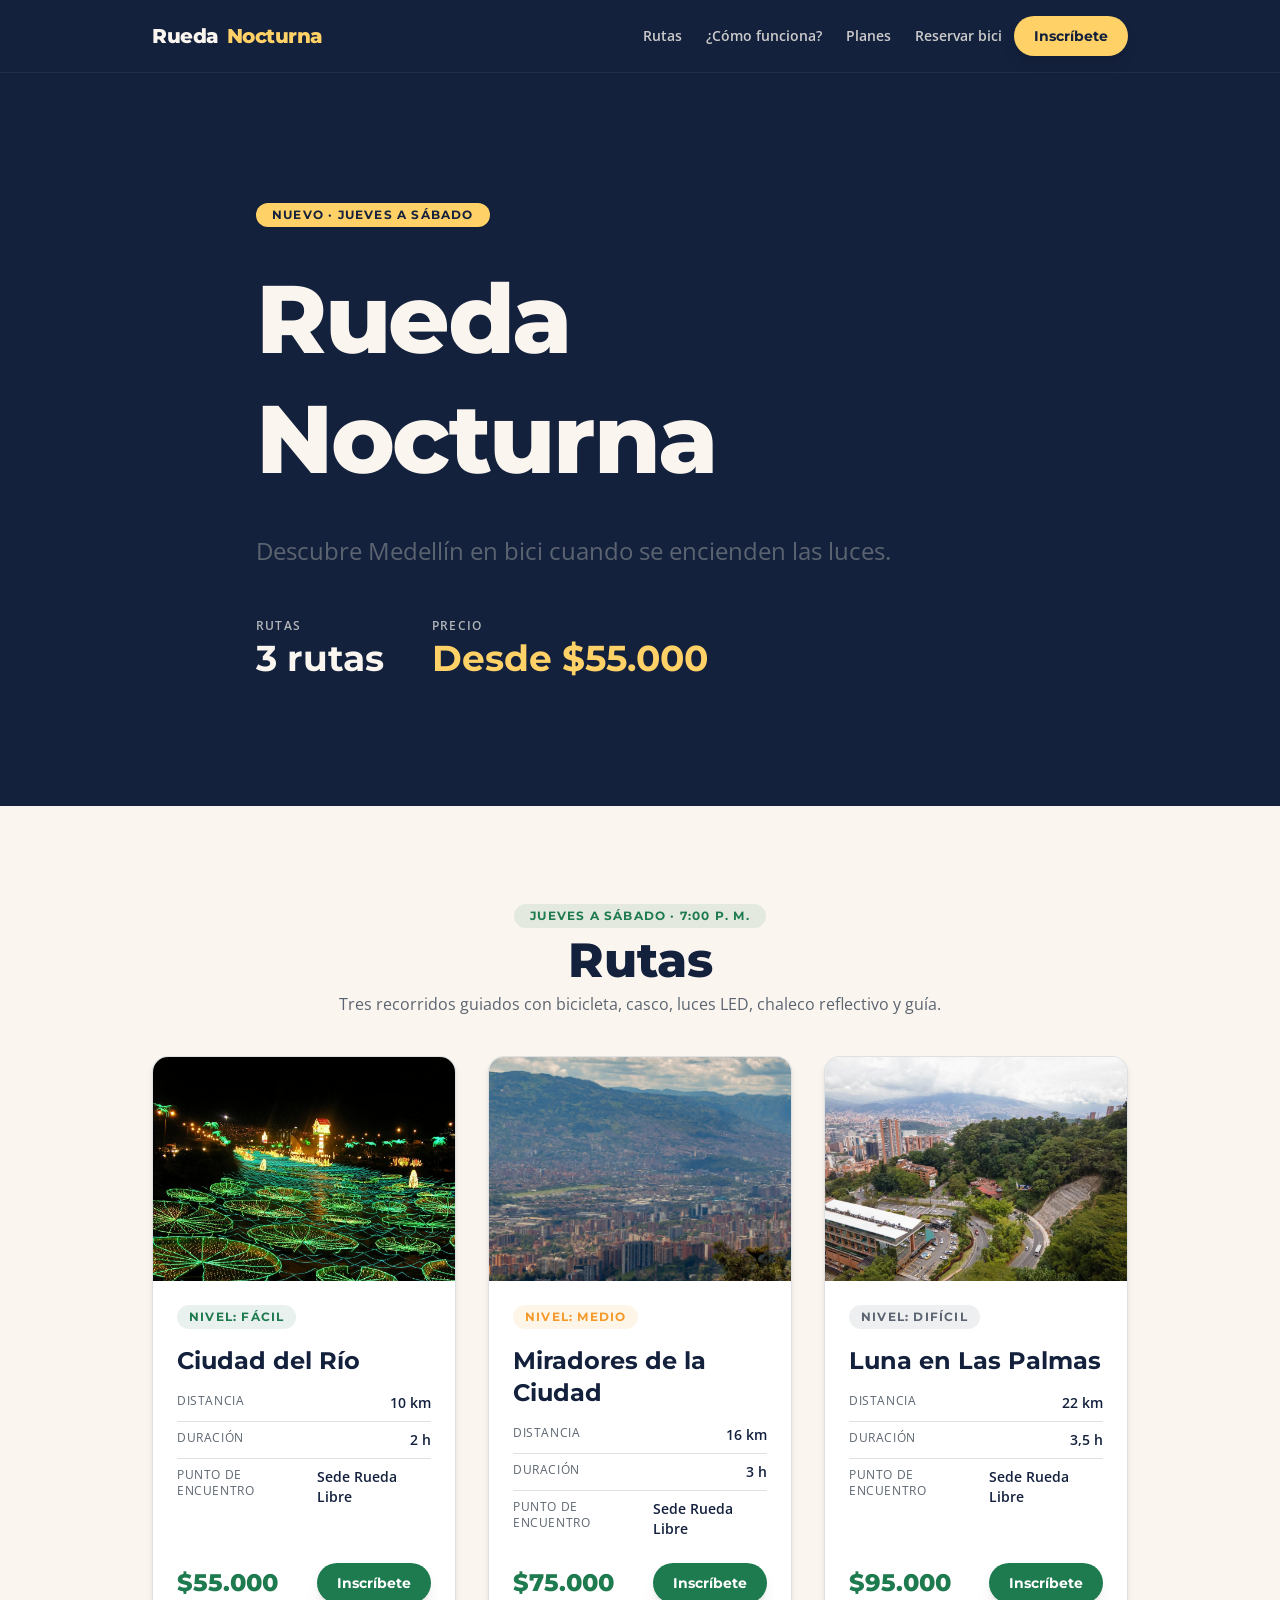
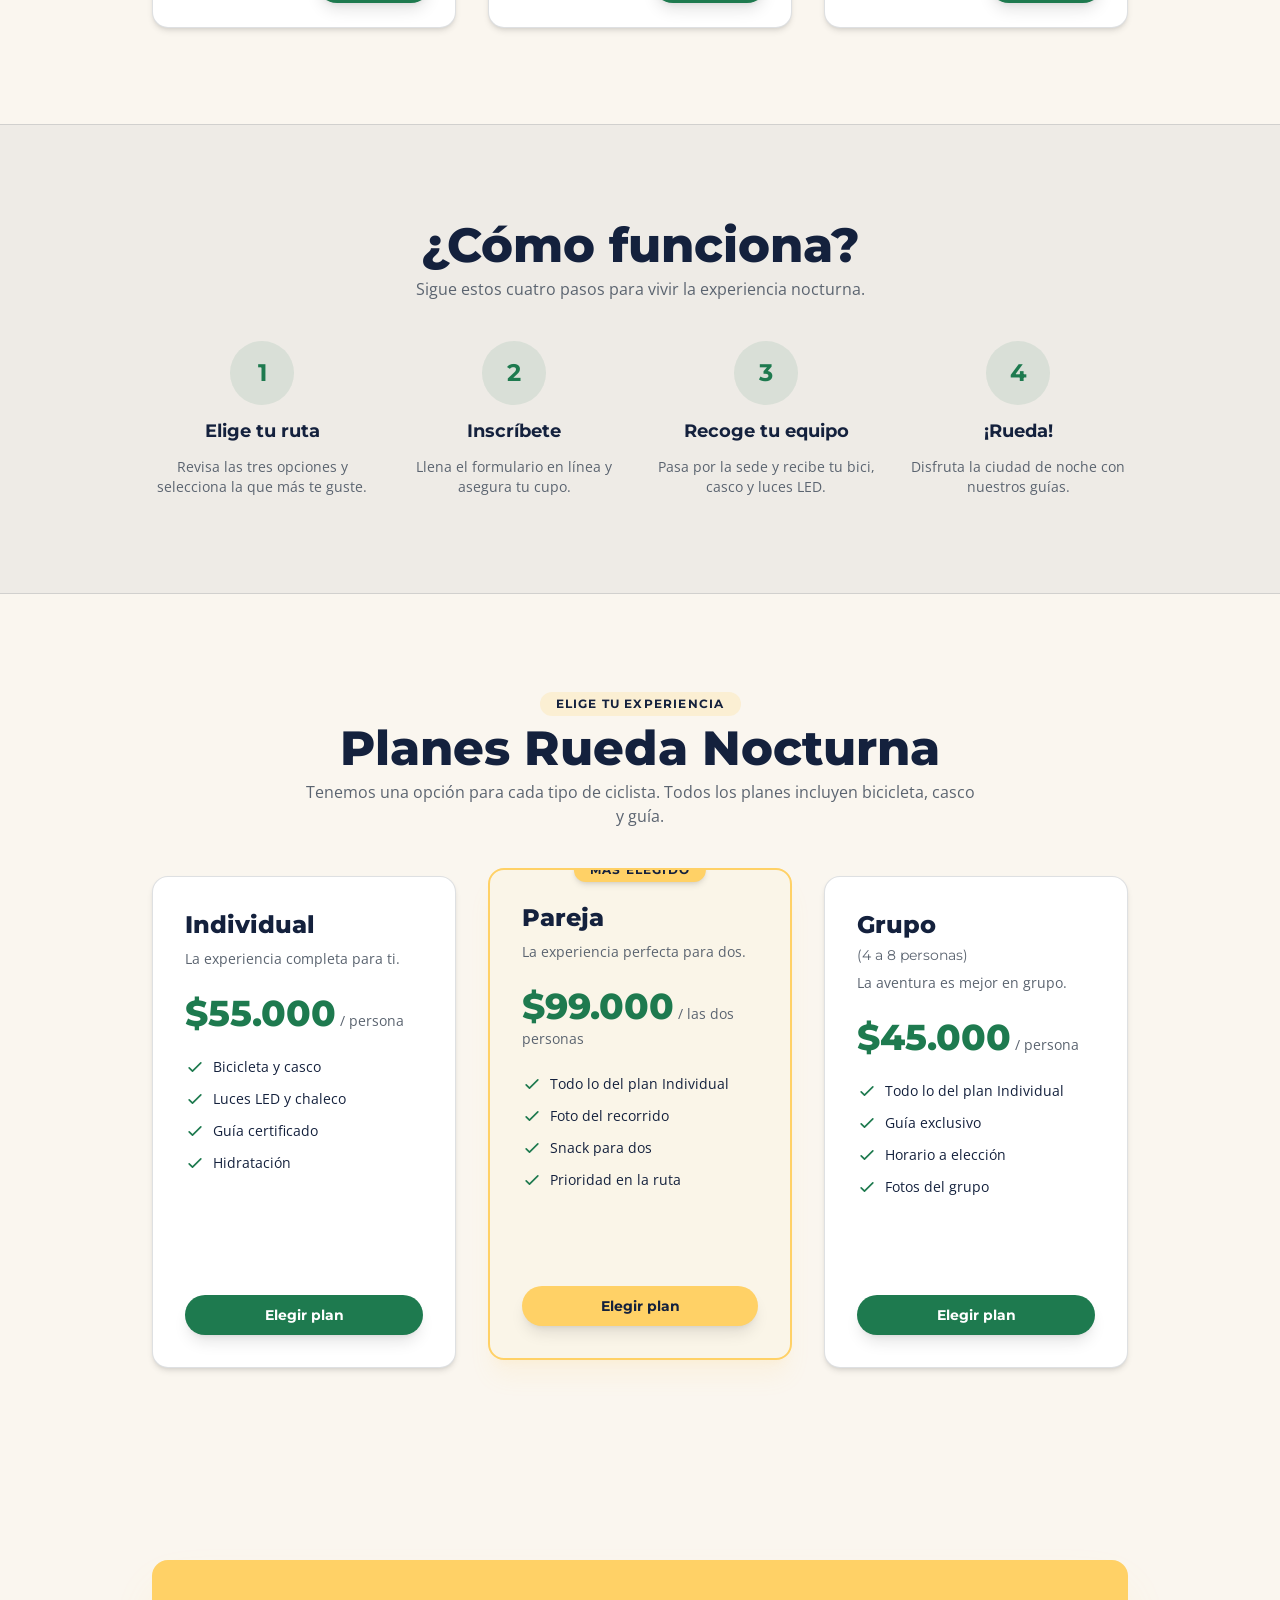
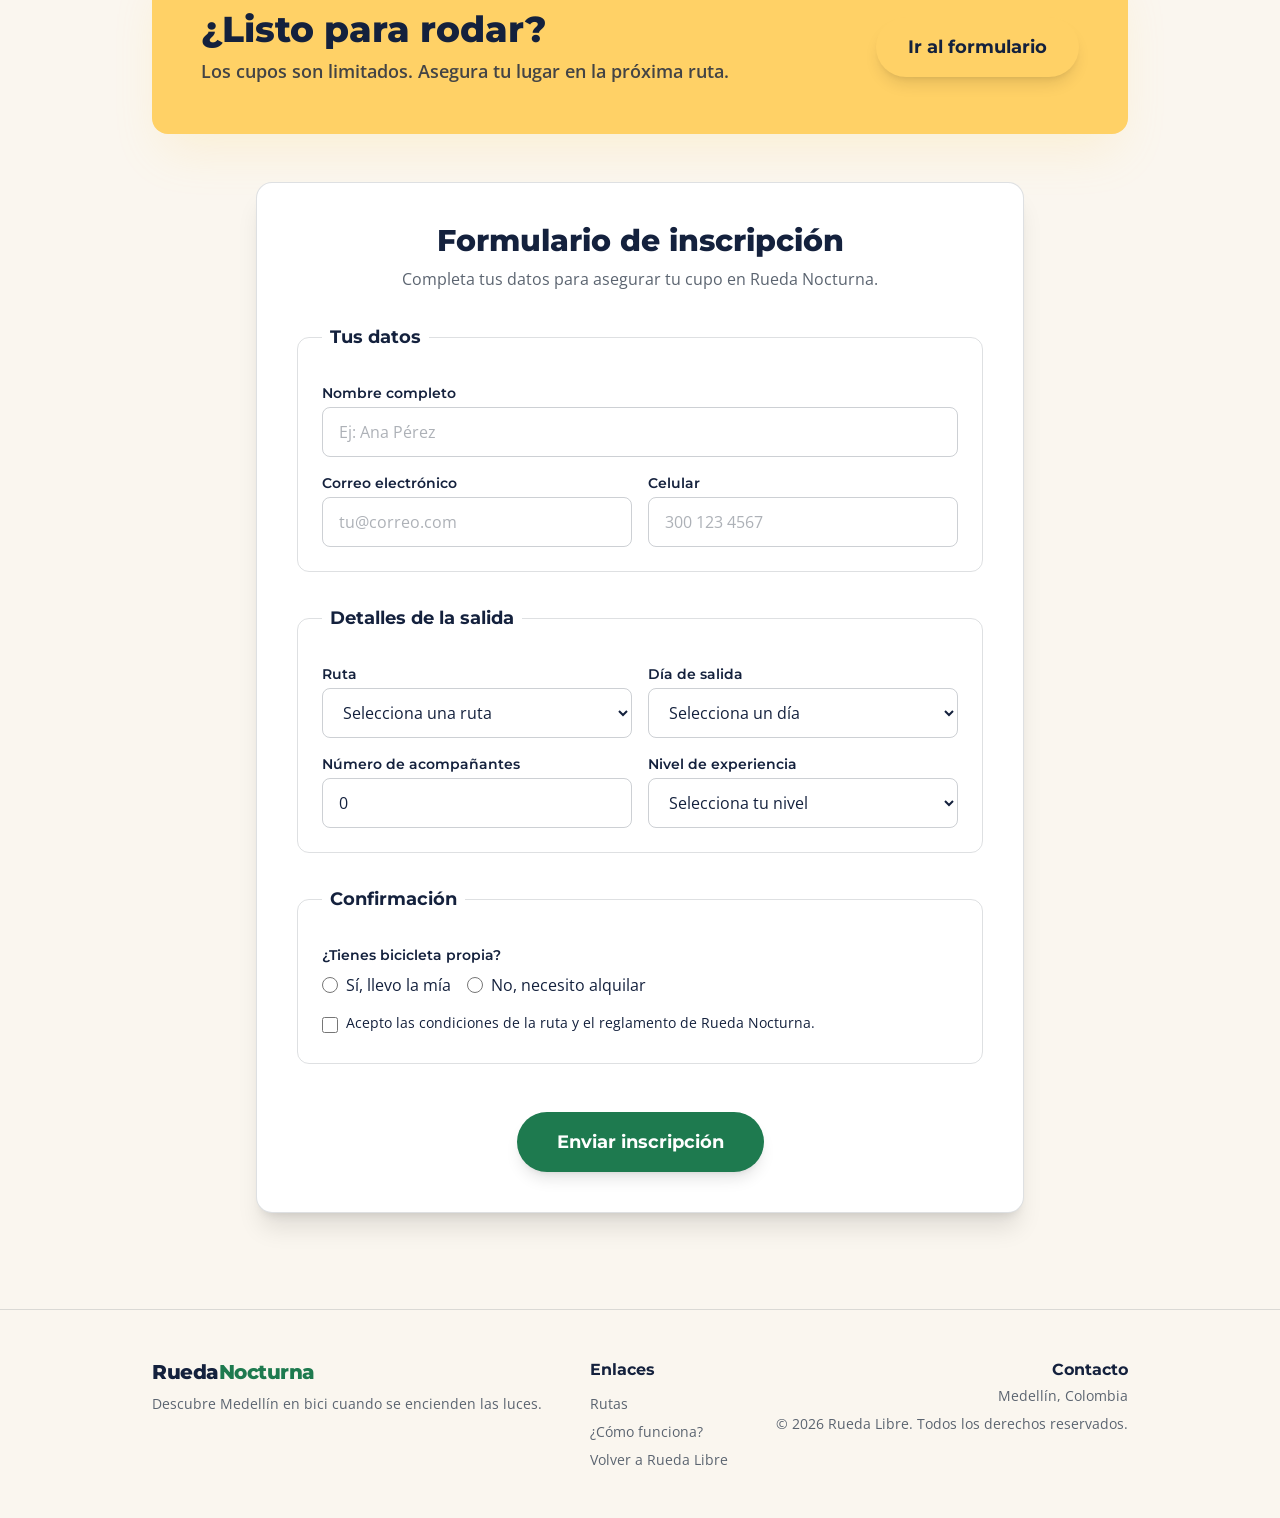
==== commit 8072ad94: "feat: Agrega sección de planes en rueda nocturna" ====
--- a/nocturna/index.html
+++ b/nocturna/index.html
@@ -29,6 +29,7 @@
                 <div class="hidden md:flex items-center gap-6">
                     <a href="#rutas" class="text-sm font-semibold text-crema/80 hover:text-crema transition-colors">Rutas</a>
                     <a href="#como-funciona" class="text-sm font-semibold text-crema/80 hover:text-crema transition-colors">¿Cómo funciona?</a>
+                    <a href="#planes" class="text-sm font-semibold text-crema/80 hover:text-crema transition-colors">Planes</a>
                 </div>
                 
                 <!-- Botones: Reservar bici y Inscríbete -->
@@ -201,6 +202,134 @@
             </div>
         </section>
 
+                <!-- ============ SECCIÓN DE PLANES (Reto 11) ============ -->
+        <section id="planes" class="max-w-5xl mx-auto px-6 py-16 md:py-24 transition-colors duration-300">
+            
+            <div class="text-center mb-12 space-y-2">
+                <span class="inline-block bg-amarillo-farol/20 text-azul-noche dark:text-amarillo-farol text-xs font-heading font-bold uppercase tracking-widest px-4 py-1 rounded-full">
+                    Elige tu experiencia
+                </span>
+                <h2 class="text-4xl md:text-5xl font-heading font-extrabold text-azul-noche dark:text-crema">Planes Rueda Nocturna</h2>
+                <p class="text-gris-asfalto dark:text-dark-muted max-w-2xl mx-auto">Tenemos una opción para cada tipo de ciclista. Todos los planes incluyen bicicleta, casco y guía.</p>
+            </div>
+
+            <!-- Grid: 1 columna en móvil, 3 en escritorio (lg) -->
+            <div class="grid grid-cols-1 lg:grid-cols-3 gap-8 items-stretch">
+                
+                <!-- PLAN 1: INDIVIDUAL -->
+                <article class="bg-white dark:bg-dark-surface border border-gris-asfalto/20 dark:border-dark-border rounded-2xl flex flex-col overflow-hidden shadow-md transition-colors duration-300">
+                    <div class="p-6 md:p-8 flex-1 flex flex-col">
+                        <h3 class="text-2xl font-heading font-extrabold text-azul-noche dark:text-crema mb-2">Individual</h3>
+                        <p class="text-sm text-gris-asfalto dark:text-dark-muted mb-6">La experiencia completa para ti.</p>
+                        
+                        <div class="mb-6">
+                            <span class="text-4xl font-heading font-extrabold text-verde-ruta dark:text-verde-ruta">$55.000</span>
+                            <span class="text-sm text-gris-asfalto dark:text-dark-muted"> / persona</span>
+                        </div>
+
+                        <!-- Lista de beneficios con flex y gap -->
+                        <ul class="flex flex-col gap-3 mb-8 flex-1">
+                            <li class="flex items-start gap-2 text-sm text-azul-noche dark:text-crema">
+                                <svg class="w-5 h-5 text-verde-ruta shrink-0" fill="none" stroke="currentColor" viewBox="0 0 24 24"><path stroke-linecap="round" stroke-linejoin="round" stroke-width="2" d="M5 13l4 4L19 7"></path></svg>
+                                Bicicleta y casco
+                            </li>
+                            <li class="flex items-start gap-2 text-sm text-azul-noche dark:text-crema">
+                                <svg class="w-5 h-5 text-verde-ruta shrink-0" fill="none" stroke="currentColor" viewBox="0 0 24 24"><path stroke-linecap="round" stroke-linejoin="round" stroke-width="2" d="M5 13l4 4L19 7"></path></svg>
+                                Luces LED y chaleco
+                            </li>
+                            <li class="flex items-start gap-2 text-sm text-azul-noche dark:text-crema">
+                                <svg class="w-5 h-5 text-verde-ruta shrink-0" fill="none" stroke="currentColor" viewBox="0 0 24 24"><path stroke-linecap="round" stroke-linejoin="round" stroke-width="2" d="M5 13l4 4L19 7"></path></svg>
+                                Guía certificado
+                            </li>
+                            <li class="flex items-start gap-2 text-sm text-azul-noche dark:text-crema">
+                                <svg class="w-5 h-5 text-verde-ruta shrink-0" fill="none" stroke="currentColor" viewBox="0 0 24 24"><path stroke-linecap="round" stroke-linejoin="round" stroke-width="2" d="M5 13l4 4L19 7"></path></svg>
+                                Hidratación
+                            </li>
+                        </ul>
+                    </div>
+                    <div class="p-6 md:p-8 pt-0 mt-auto">
+                        <a href="#inscripcion" class="btn-primary w-full text-center">Elegir plan</a>
+                    </div>
+                </article>
+
+                <!-- PLAN 2: PAREJA (Destacado) -->
+                <!-- Bordes más gruesos, fondo distinto, etiqueta 'Más elegido' -->
+                <article class="bg-amarillo-farol/5 dark:bg-amarillo-farol/10 border-2 border-amarillo-farol rounded-2xl flex flex-col overflow-hidden shadow-xl shadow-amarillo-farol/10 dark:shadow-none relative transition-colors duration-300 scale-100 lg:-translate-y-2">
+                    <!-- Etiqueta 'Más elegido' anclada arriba -->
+                    <div class="absolute top-0 left-1/2 -translate-x-1/2 -translate-y-1/2 bg-amarillo-farol text-azul-noche text-xs font-heading font-bold uppercase tracking-widest px-4 py-1 rounded-full shadow-md">
+                        Más elegido
+                    </div>
+                    
+                    <div class="p-6 md:p-8 pt-10 flex-1 flex flex-col">
+                        <h3 class="text-2xl font-heading font-extrabold text-azul-noche dark:text-crema mb-2">Pareja</h3>
+                        <p class="text-sm text-gris-asfalto dark:text-dark-muted mb-6">La experiencia perfecta para dos.</p>
+                        
+                        <div class="mb-6">
+                            <span class="text-4xl font-heading font-extrabold text-verde-ruta dark:text-verde-ruta">$99.000</span>
+                            <span class="text-sm text-gris-asfalto dark:text-dark-muted"> / las dos personas</span>
+                        </div>
+
+                        <ul class="flex flex-col gap-3 mb-8 flex-1">
+                            <li class="flex items-start gap-2 text-sm text-azul-noche dark:text-crema">
+                                <svg class="w-5 h-5 text-verde-ruta shrink-0" fill="none" stroke="currentColor" viewBox="0 0 24 24"><path stroke-linecap="round" stroke-linejoin="round" stroke-width="2" d="M5 13l4 4L19 7"></path></svg>
+                                Todo lo del plan Individual
+                            </li>
+                            <li class="flex items-start gap-2 text-sm text-azul-noche dark:text-crema">
+                                <svg class="w-5 h-5 text-verde-ruta shrink-0" fill="none" stroke="currentColor" viewBox="0 0 24 24"><path stroke-linecap="round" stroke-linejoin="round" stroke-width="2" d="M5 13l4 4L19 7"></path></svg>
+                                Foto del recorrido
+                            </li>
+                            <li class="flex items-start gap-2 text-sm text-azul-noche dark:text-crema">
+                                <svg class="w-5 h-5 text-verde-ruta shrink-0" fill="none" stroke="currentColor" viewBox="0 0 24 24"><path stroke-linecap="round" stroke-linejoin="round" stroke-width="2" d="M5 13l4 4L19 7"></path></svg>
+                                Snack para dos
+                            </li>
+                            <li class="flex items-start gap-2 text-sm text-azul-noche dark:text-crema">
+                                <svg class="w-5 h-5 text-verde-ruta shrink-0" fill="none" stroke="currentColor" viewBox="0 0 24 24"><path stroke-linecap="round" stroke-linejoin="round" stroke-width="2" d="M5 13l4 4L19 7"></path></svg>
+                                Prioridad en la ruta
+                            </li>
+                        </ul>
+                    </div>
+                    <div class="p-6 md:p-8 pt-0 mt-auto">
+                        <a href="#inscripcion" class="btn-secondary w-full text-center">Elegir plan</a>
+                    </div>
+                </article>
+
+                <!-- PLAN 3: GRUPO -->
+                <article class="bg-white dark:bg-dark-surface border border-gris-asfalto/20 dark:border-dark-border rounded-2xl flex flex-col overflow-hidden shadow-md transition-colors duration-300">
+                    <div class="p-6 md:p-8 flex-1 flex flex-col">
+                        <h3 class="text-2xl font-heading font-extrabold text-azul-noche dark:text-crema mb-2">Grupo <span class="text-sm font-normal text-gris-asfalto dark:text-dark-muted block mt-1">(4 a 8 personas)</span></h3>
+                        <p class="text-sm text-gris-asfalto dark:text-dark-muted mb-6">La aventura es mejor en grupo.</p>
+                        
+                        <div class="mb-6">
+                            <span class="text-4xl font-heading font-extrabold text-verde-ruta dark:text-verde-ruta">$45.000</span>
+                            <span class="text-sm text-gris-asfalto dark:text-dark-muted"> / persona</span>
+                        </div>
+
+                        <ul class="flex flex-col gap-3 mb-8 flex-1">
+                            <li class="flex items-start gap-2 text-sm text-azul-noche dark:text-crema">
+                                <svg class="w-5 h-5 text-verde-ruta shrink-0" fill="none" stroke="currentColor" viewBox="0 0 24 24"><path stroke-linecap="round" stroke-linejoin="round" stroke-width="2" d="M5 13l4 4L19 7"></path></svg>
+                                Todo lo del plan Individual
+                            </li>
+                            <li class="flex items-start gap-2 text-sm text-azul-noche dark:text-crema">
+                                <svg class="w-5 h-5 text-verde-ruta shrink-0" fill="none" stroke="currentColor" viewBox="0 0 24 24"><path stroke-linecap="round" stroke-linejoin="round" stroke-width="2" d="M5 13l4 4L19 7"></path></svg>
+                                Guía exclusivo
+                            </li>
+                            <li class="flex items-start gap-2 text-sm text-azul-noche dark:text-crema">
+                                <svg class="w-5 h-5 text-verde-ruta shrink-0" fill="none" stroke="currentColor" viewBox="0 0 24 24"><path stroke-linecap="round" stroke-linejoin="round" stroke-width="2" d="M5 13l4 4L19 7"></path></svg>
+                                Horario a elección
+                            </li>
+                            <li class="flex items-start gap-2 text-sm text-azul-noche dark:text-crema">
+                                <svg class="w-5 h-5 text-verde-ruta shrink-0" fill="none" stroke="currentColor" viewBox="0 0 24 24"><path stroke-linecap="round" stroke-linejoin="round" stroke-width="2" d="M5 13l4 4L19 7"></path></svg>
+                                Fotos del grupo
+                            </li>
+                        </ul>
+                    </div>
+                    <div class="p-6 md:p-8 pt-0 mt-auto">
+                        <a href="#inscripcion" class="btn-primary w-full text-center">Elegir plan</a>
+                    </div>
+                </article>
+            </div>
+        </section>
+
         <!-- ============ SECCIÓN DE INSCRIPCIÓN (Reto 9) ============ -->
         <section id="inscripcion" class="max-w-5xl mx-auto px-6 py-16 md:py-24 transition-colors duration-300">
             
--- a/nocturna/src/output.css
+++ b/nocturna/src/output.css
@@ -1,2 +1,2 @@
 /*! tailwindcss v4.3.5 | MIT License | https://tailwindcss.com */
-@layer properties{@supports (((-webkit-hyphens:none)) and (not (margin-trim:block))) or ((-moz-orient:inline) and (not (color:rgb(from red r g b)))){*,:before,:after,::backdrop{--tw-space-y-reverse:0;--tw-border-style:solid;--tw-leading:initial;--tw-font-weight:initial;--tw-tracking:initial;--tw-shadow:0 0 #0000;--tw-shadow-color:initial;--tw-shadow-alpha:100%;--tw-inset-shadow:0 0 #0000;--tw-inset-shadow-color:initial;--tw-inset-shadow-alpha:100%;--tw-ring-color:initial;--tw-ring-shadow:0 0 #0000;--tw-inset-ring-color:initial;--tw-inset-ring-shadow:0 0 #0000;--tw-ring-inset:initial;--tw-ring-offset-width:0px;--tw-ring-offset-color:#fff;--tw-ring-offset-shadow:0 0 #0000;--tw-duration:initial}}}@layer theme{:root,:host{--font-sans:-apple-system, BlinkMacSystemFont, "Segoe UI", Roboto, "Helvetica Neue", "Noto Sans", Arial, sans-serif, "Apple Color Emoji", "Segoe UI Emoji", "Segoe UI Symbol", "Noto Color Emoji";--font-mono:ui-monospace, SFMono-Regular, Menlo, Monaco, Consolas, "Liberation Mono", "Courier New", monospace;--color-amber-400:oklch(82.8% .189 84.429);--color-emerald-300:oklch(84.5% .143 164.978);--color-emerald-400:oklch(76.5% .177 163.223);--color-emerald-500:oklch(69.6% .17 162.48);--color-slate-100:oklch(96.8% .007 247.896);--color-slate-300:oklch(86.9% .022 252.894);--color-slate-400:oklch(70.4% .04 256.788);--color-slate-900:oklch(20.8% .042 265.755);--color-slate-950:oklch(12.9% .042 264.695);--color-white:#fff;--spacing:.25rem;--container-xl:36rem;--container-2xl:42rem;--container-3xl:48rem;--container-5xl:64rem;--text-xs:.75rem;--text-xs--line-height:calc(1 / .75);--text-sm:.875rem;--text-sm--line-height:calc(1.25 / .875);--text-lg:1.125rem;--text-lg--line-height:calc(1.75 / 1.125);--text-xl:1.25rem;--text-xl--line-height:calc(1.75 / 1.25);--text-2xl:1.5rem;--text-2xl--line-height:calc(2 / 1.5);--text-3xl:1.875rem;--text-3xl--line-height:calc(2.25 / 1.875);--text-4xl:2.25rem;--text-4xl--line-height:calc(2.5 / 2.25);--text-5xl:3rem;--text-5xl--line-height:1;--text-7xl:4.5rem;--text-7xl--line-height:1;--text-8xl:6rem;--text-8xl--line-height:1;--font-weight-semibold:600;--font-weight-bold:700;--font-weight-extrabold:800;--tracking-tight:-.025em;--tracking-wider:.05em;--tracking-widest:.1em;--leading-tight:1.25;--leading-relaxed:1.625;--radius-lg:.5rem;--radius-xl:.75rem;--radius-2xl:1rem;--default-transition-duration:.15s;--default-transition-timing-function:cubic-bezier(.4, 0, .2, 1);--default-font-family:var(--font-sans);--default-mono-font-family:var(--font-mono);--color-verde-ruta:#1e7a4f;--color-verde-hover:#155c3b;--color-naranja-pedal:#f39a2b;--color-azul-noche:#14213d;--color-crema:#faf6ef;--color-gris-asfalto:#5b6470;--color-amarillo-farol:#ffd166;--font-heading:"Montserrat", sans-serif;--font-body:"Open Sans", sans-serif;--color-dark-bg:#0b1121;--color-dark-surface:#14213d;--color-dark-border:#1f2e52;--color-dark-text:#faf6ef;--color-dark-muted:#9ca3af}}@layer base{*,:after,:before,::backdrop{box-sizing:border-box;border:0 solid;margin:0;padding:0}::file-selector-button{box-sizing:border-box;border:0 solid;margin:0;padding:0}html,:host{-webkit-text-size-adjust:100%;tab-size:4;line-height:1.5;font-family:var(--default-font-family,-apple-system, BlinkMacSystemFont, "Segoe UI", Roboto, "Helvetica Neue", "Noto Sans", Arial, sans-serif, "Apple Color Emoji", "Segoe UI Emoji", "Segoe UI Symbol", "Noto Color Emoji");font-feature-settings:var(--default-font-feature-settings,normal);font-variation-settings:var(--default-font-variation-settings,normal);-webkit-tap-highlight-color:transparent}hr{height:0;color:inherit;border-top-width:1px}abbr:where([title]){-webkit-text-decoration:underline dotted;text-decoration:underline dotted}h1,h2,h3,h4,h5,h6{font-size:inherit;font-weight:inherit}a{color:inherit;-webkit-text-decoration:inherit;-webkit-text-decoration:inherit;-webkit-text-decoration:inherit;text-decoration:inherit}b,strong{font-weight:bolder}code,kbd,samp,pre{font-family:var(--default-mono-font-family,ui-monospace, SFMono-Regular, Menlo, Monaco, Consolas, "Liberation Mono", "Courier New", monospace);font-feature-settings:var(--default-mono-font-feature-settings,normal);font-variation-settings:var(--default-mono-font-variation-settings,normal);font-size:1em}small{font-size:80%}sub,sup{vertical-align:baseline;font-size:75%;line-height:0;position:relative}sub{bottom:-.25em}sup{top:-.5em}table{text-indent:0;border-color:inherit;border-collapse:collapse}:-moz-focusring:where(:not(iframe)){outline:auto}progress{vertical-align:baseline}summary{display:list-item}ol,ul,menu{list-style:none}img,svg,video,canvas,audio,iframe,embed,object{vertical-align:middle;display:block}img,video{max-width:100%;height:auto}button,input,select,optgroup,textarea{font:inherit;font-feature-settings:inherit;font-variation-settings:inherit;letter-spacing:inherit;color:inherit;opacity:1;background-color:#0000;border-radius:0}::file-selector-button{font:inherit;font-feature-settings:inherit;font-variation-settings:inherit;letter-spacing:inherit;color:inherit;opacity:1;background-color:#0000;border-radius:0}:where(select:is([multiple],[size])) optgroup{font-weight:bolder}:where(select:is([multiple],[size])) optgroup option{padding-inline-start:20px}::file-selector-button{margin-inline-end:4px}::placeholder{opacity:1}@supports (not ((-webkit-appearance:-apple-pay-button))) or (contain-intrinsic-size:1px){::placeholder{color:currentColor}@supports (color:color-mix(in lab, red, red)){::placeholder{color:color-mix(in oklab, currentcolor 50%, transparent)}}}textarea{resize:vertical}::-webkit-search-decoration{-webkit-appearance:none}::-webkit-date-and-time-value{min-height:1lh;text-align:inherit}::-webkit-datetime-edit{display:inline-flex}::-webkit-datetime-edit-fields-wrapper{padding:0}::-webkit-datetime-edit{padding-block:0}::-webkit-datetime-edit-year-field{padding-block:0}::-webkit-datetime-edit-month-field{padding-block:0}::-webkit-datetime-edit-day-field{padding-block:0}::-webkit-datetime-edit-hour-field{padding-block:0}::-webkit-datetime-edit-minute-field{padding-block:0}::-webkit-datetime-edit-second-field{padding-block:0}::-webkit-datetime-edit-millisecond-field{padding-block:0}::-webkit-datetime-edit-meridiem-field{padding-block:0}::-webkit-calendar-picker-indicator{line-height:1}:-moz-ui-invalid{box-shadow:none}button,input:where([type=button],[type=reset],[type=submit]){appearance:button}::file-selector-button{appearance:button}::-webkit-inner-spin-button{height:auto}::-webkit-outer-spin-button{height:auto}[hidden]:where(:not([hidden=until-found])){display:none!important}}@layer components{.btn-primary{background-color:var(--color-verde-ruta);padding-inline:calc(var(--spacing) * 5);padding-block:calc(var(--spacing) * 2.5);font-family:var(--font-heading);font-size:var(--text-sm);line-height:var(--tw-leading,var(--text-sm--line-height));--tw-font-weight:var(--font-weight-bold);font-weight:var(--font-weight-bold);color:var(--color-white);--tw-shadow:0 10px 15px -3px var(--tw-shadow-color,#0000001a), 0 4px 6px -4px var(--tw-shadow-color,#0000001a);box-shadow:var(--tw-inset-shadow), var(--tw-inset-ring-shadow), var(--tw-ring-offset-shadow), var(--tw-ring-shadow), var(--tw-shadow);transition-property:color,background-color,border-color,outline-color,text-decoration-color,fill,stroke,--tw-gradient-from,--tw-gradient-via,--tw-gradient-to;transition-timing-function:var(--tw-ease,var(--default-transition-timing-function));transition-duration:var(--tw-duration,var(--default-transition-duration));--tw-duration:.2s;border-radius:2147483647px;transition-duration:.2s;display:inline-block}@media (hover:hover){.btn-primary:hover{background-color:var(--color-verde-hover)}}.btn-primary:focus{--tw-ring-shadow:var(--tw-ring-inset, ) 0 0 0 calc(4px + var(--tw-ring-offset-width)) var(--tw-ring-color,currentcolor);box-shadow:var(--tw-inset-shadow), var(--tw-inset-ring-shadow), var(--tw-ring-offset-shadow), var(--tw-ring-shadow), var(--tw-shadow);--tw-ring-color:#1e7a4f80}@supports (color:color-mix(in lab, red, red)){.btn-primary:focus{--tw-ring-color:color-mix(in oklab, var(--color-verde-ruta) 50%, transparent)}}.btn-primary:focus{--tw-outline-style:none;outline-style:none}.btn-secondary{background-color:var(--color-amarillo-farol);padding-inline:calc(var(--spacing) * 5);padding-block:calc(var(--spacing) * 2.5);font-family:var(--font-heading);font-size:var(--text-sm);line-height:var(--tw-leading,var(--text-sm--line-height));--tw-font-weight:var(--font-weight-bold);font-weight:var(--font-weight-bold);color:var(--color-azul-noche);--tw-shadow:0 10px 15px -3px var(--tw-shadow-color,#0000001a), 0 4px 6px -4px var(--tw-shadow-color,#0000001a);box-shadow:var(--tw-inset-shadow), var(--tw-inset-ring-shadow), var(--tw-ring-offset-shadow), var(--tw-ring-shadow), var(--tw-shadow);transition-property:color,background-color,border-color,outline-color,text-decoration-color,fill,stroke,--tw-gradient-from,--tw-gradient-via,--tw-gradient-to;transition-timing-function:var(--tw-ease,var(--default-transition-timing-function));transition-duration:var(--tw-duration,var(--default-transition-duration));--tw-duration:.2s;border-radius:2147483647px;transition-duration:.2s;display:inline-block}@media (hover:hover){.btn-secondary:hover{background-color:#ffd166e6}@supports (color:color-mix(in lab, red, red)){.btn-secondary:hover{background-color:color-mix(in oklab, var(--color-amarillo-farol) 90%, transparent)}}}.btn-secondary:focus{--tw-ring-shadow:var(--tw-ring-inset, ) 0 0 0 calc(4px + var(--tw-ring-offset-width)) var(--tw-ring-color,currentcolor);box-shadow:var(--tw-inset-shadow), var(--tw-inset-ring-shadow), var(--tw-ring-offset-shadow), var(--tw-ring-shadow), var(--tw-shadow);--tw-ring-color:#ffd16680}@supports (color:color-mix(in lab, red, red)){.btn-secondary:focus{--tw-ring-color:color-mix(in oklab, var(--color-amarillo-farol) 50%, transparent)}}.btn-secondary:focus{--tw-outline-style:none;outline-style:none}.badge-level{width:max-content;padding-inline:calc(var(--spacing) * 3);padding-block:var(--spacing);font-family:var(--font-heading);font-size:var(--text-xs);line-height:var(--tw-leading,var(--text-xs--line-height));--tw-font-weight:var(--font-weight-bold);font-weight:var(--font-weight-bold);--tw-tracking:var(--tracking-widest);letter-spacing:var(--tracking-widest);text-transform:uppercase;border-radius:2147483647px;display:inline-block}}@layer utilities{.mx-auto{margin-inline:auto}.mt-1{margin-top:var(--spacing)}.mt-2{margin-top:calc(var(--spacing) * 2)}.mb-1{margin-bottom:var(--spacing)}.mb-2{margin-bottom:calc(var(--spacing) * 2)}.mb-8{margin-bottom:calc(var(--spacing) * 8)}.mb-10{margin-bottom:calc(var(--spacing) * 10)}.mb-12{margin-bottom:calc(var(--spacing) * 12)}.block{display:block}.flex{display:flex}.grid{display:grid}.hidden{display:none}.inline-block{display:inline-block}.inline-flex{display:inline-flex}.h-4{height:calc(var(--spacing) * 4)}.h-16{height:calc(var(--spacing) * 16)}.h-56{height:calc(var(--spacing) * 56)}.min-h-\[70vh\]{min-height:70vh}.min-h-screen{min-height:100vh}.w-4{width:calc(var(--spacing) * 4)}.w-16{width:calc(var(--spacing) * 16)}.w-full{width:100%}.max-w-2xl{max-width:var(--container-2xl)}.max-w-3xl{max-width:var(--container-3xl)}.max-w-5xl{max-width:var(--container-5xl)}.max-w-xl{max-width:var(--container-xl)}.flex-1{flex:1}.cursor-pointer{cursor:pointer}.grid-cols-1{grid-template-columns:repeat(1,minmax(0,1fr))}.flex-col{flex-direction:column}.flex-wrap{flex-wrap:wrap}.items-center{align-items:center}.items-start{align-items:flex-start}.justify-between{justify-content:space-between}.justify-center{justify-content:center}.gap-2{gap:calc(var(--spacing) * 2)}.gap-3{gap:calc(var(--spacing) * 3)}.gap-4{gap:calc(var(--spacing) * 4)}.gap-6{gap:calc(var(--spacing) * 6)}.gap-8{gap:calc(var(--spacing) * 8)}:where(.space-y-1>:not(:last-child)){--tw-space-y-reverse:0;margin-block-start:calc(var(--spacing) * var(--tw-space-y-reverse));margin-block-end:calc(var(--spacing) * calc(1 - var(--tw-space-y-reverse)))}:where(.space-y-2>:not(:last-child)){--tw-space-y-reverse:0;margin-block-start:calc(calc(var(--spacing) * 2) * var(--tw-space-y-reverse));margin-block-end:calc(calc(var(--spacing) * 2) * calc(1 - var(--tw-space-y-reverse)))}:where(.space-y-3>:not(:last-child)){--tw-space-y-reverse:0;margin-block-start:calc(calc(var(--spacing) * 3) * var(--tw-space-y-reverse));margin-block-end:calc(calc(var(--spacing) * 3) * calc(1 - var(--tw-space-y-reverse)))}:where(.space-y-4>:not(:last-child)){--tw-space-y-reverse:0;margin-block-start:calc(calc(var(--spacing) * 4) * var(--tw-space-y-reverse));margin-block-end:calc(calc(var(--spacing) * 4) * calc(1 - var(--tw-space-y-reverse)))}:where(.space-y-6>:not(:last-child)){--tw-space-y-reverse:0;margin-block-start:calc(calc(var(--spacing) * 6) * var(--tw-space-y-reverse));margin-block-end:calc(calc(var(--spacing) * 6) * calc(1 - var(--tw-space-y-reverse)))}:where(.space-y-8>:not(:last-child)){--tw-space-y-reverse:0;margin-block-start:calc(calc(var(--spacing) * 8) * var(--tw-space-y-reverse));margin-block-end:calc(calc(var(--spacing) * 8) * calc(1 - var(--tw-space-y-reverse)))}:where(.space-y-16>:not(:last-child)){--tw-space-y-reverse:0;margin-block-start:calc(calc(var(--spacing) * 16) * var(--tw-space-y-reverse));margin-block-end:calc(calc(var(--spacing) * 16) * calc(1 - var(--tw-space-y-reverse)))}.overflow-hidden{overflow:hidden}.rounded{border-radius:.25rem}.rounded-2xl{border-radius:var(--radius-2xl)}.rounded-full{border-radius:2147483647px}.rounded-lg{border-radius:var(--radius-lg)}.rounded-xl{border-radius:var(--radius-xl)}.border{border-style:var(--tw-border-style);border-width:1px}.border-2{border-style:var(--tw-border-style);border-width:2px}.border-y{border-block-style:var(--tw-border-style);border-block-width:1px}.border-t{border-top-style:var(--tw-border-style);border-top-width:1px}.border-b{border-bottom-style:var(--tw-border-style);border-bottom-width:1px}.border-l-4{border-left-style:var(--tw-border-style);border-left-width:4px}.border-azul-noche{border-color:var(--color-azul-noche)}.border-gris-asfalto{border-color:var(--color-gris-asfalto)}.border-gris-asfalto\/20{border-color:#5b647033}@supports (color:color-mix(in lab, red, red)){.border-gris-asfalto\/20{border-color:color-mix(in oklab, var(--color-gris-asfalto) 20%, transparent)}}.border-gris-asfalto\/30{border-color:#5b64704d}@supports (color:color-mix(in lab, red, red)){.border-gris-asfalto\/30{border-color:color-mix(in oklab, var(--color-gris-asfalto) 30%, transparent)}}.border-naranja-pedal{border-color:var(--color-naranja-pedal)}.border-transparent{border-color:#0000}.border-verde-ruta{border-color:var(--color-verde-ruta)}.bg-amarillo-farol{background-color:var(--color-amarillo-farol)}.bg-amber-400{background-color:var(--color-amber-400)}.bg-azul-noche{background-color:var(--color-azul-noche)}.bg-azul-noche\/5{background-color:#14213d0d}@supports (color:color-mix(in lab, red, red)){.bg-azul-noche\/5{background-color:color-mix(in oklab, var(--color-azul-noche) 5%, transparent)}}.bg-crema{background-color:var(--color-crema)}.bg-emerald-500{background-color:var(--color-emerald-500)}.bg-gris-asfalto\/10{background-color:#5b64701a}@supports (color:color-mix(in lab, red, red)){.bg-gris-asfalto\/10{background-color:color-mix(in oklab, var(--color-gris-asfalto) 10%, transparent)}}.bg-naranja-pedal\/10{background-color:#f39a2b1a}@supports (color:color-mix(in lab, red, red)){.bg-naranja-pedal\/10{background-color:color-mix(in oklab, var(--color-naranja-pedal) 10%, transparent)}}.bg-slate-950{background-color:var(--color-slate-950)}.bg-transparent{background-color:#0000}.bg-verde-ruta{background-color:var(--color-verde-ruta)}.bg-verde-ruta\/10{background-color:#1e7a4f1a}@supports (color:color-mix(in lab, red, red)){.bg-verde-ruta\/10{background-color:color-mix(in oklab, var(--color-verde-ruta) 10%, transparent)}}.bg-white{background-color:var(--color-white)}.object-cover{object-fit:cover}.p-4{padding:calc(var(--spacing) * 4)}.p-6{padding:calc(var(--spacing) * 6)}.p-8{padding:calc(var(--spacing) * 8)}.px-2{padding-inline:calc(var(--spacing) * 2)}.px-3{padding-inline:calc(var(--spacing) * 3)}.px-4{padding-inline:calc(var(--spacing) * 4)}.px-5{padding-inline:calc(var(--spacing) * 5)}.px-6{padding-inline:calc(var(--spacing) * 6)}.px-8{padding-inline:calc(var(--spacing) * 8)}.px-10{padding-inline:calc(var(--spacing) * 10)}.py-1{padding-block:var(--spacing)}.py-2\.5{padding-block:calc(var(--spacing) * 2.5)}.py-3{padding-block:calc(var(--spacing) * 3)}.py-4{padding-block:calc(var(--spacing) * 4)}.py-8{padding-block:calc(var(--spacing) * 8)}.py-12{padding-block:calc(var(--spacing) * 12)}.py-16{padding-block:calc(var(--spacing) * 16)}.py-20{padding-block:calc(var(--spacing) * 20)}.pt-2{padding-top:calc(var(--spacing) * 2)}.pt-4{padding-top:calc(var(--spacing) * 4)}.pb-2{padding-bottom:calc(var(--spacing) * 2)}.pb-24{padding-bottom:calc(var(--spacing) * 24)}.pl-4{padding-left:calc(var(--spacing) * 4)}.pl-5{padding-left:calc(var(--spacing) * 5)}.text-center{text-align:center}.font-body{font-family:var(--font-body)}.font-heading{font-family:var(--font-heading)}.text-2xl{font-size:var(--text-2xl);line-height:var(--tw-leading,var(--text-2xl--line-height))}.text-3xl{font-size:var(--text-3xl);line-height:var(--tw-leading,var(--text-3xl--line-height))}.text-4xl{font-size:var(--text-4xl);line-height:var(--tw-leading,var(--text-4xl--line-height))}.text-5xl{font-size:var(--text-5xl);line-height:var(--tw-leading,var(--text-5xl--line-height))}.text-lg{font-size:var(--text-lg);line-height:var(--tw-leading,var(--text-lg--line-height))}.text-sm{font-size:var(--text-sm);line-height:var(--tw-leading,var(--text-sm--line-height))}.text-xl{font-size:var(--text-xl);line-height:var(--tw-leading,var(--text-xl--line-height))}.text-xs{font-size:var(--text-xs);line-height:var(--tw-leading,var(--text-xs--line-height))}.leading-relaxed{--tw-leading:var(--leading-relaxed);line-height:var(--leading-relaxed)}.leading-tight{--tw-leading:var(--leading-tight);line-height:var(--leading-tight)}.font-bold{--tw-font-weight:var(--font-weight-bold);font-weight:var(--font-weight-bold)}.font-extrabold{--tw-font-weight:var(--font-weight-extrabold);font-weight:var(--font-weight-extrabold)}.font-semibold{--tw-font-weight:var(--font-weight-semibold);font-weight:var(--font-weight-semibold)}.tracking-tight{--tw-tracking:var(--tracking-tight);letter-spacing:var(--tracking-tight)}.tracking-wider{--tw-tracking:var(--tracking-wider);letter-spacing:var(--tracking-wider)}.tracking-widest{--tw-tracking:var(--tracking-widest);letter-spacing:var(--tracking-widest)}.text-amarillo-farol{color:var(--color-amarillo-farol)}.text-amber-400{color:var(--color-amber-400)}.text-azul-noche{color:var(--color-azul-noche)}.text-azul-noche\/80{color:#14213dcc}@supports (color:color-mix(in lab, red, red)){.text-azul-noche\/80{color:color-mix(in oklab, var(--color-azul-noche) 80%, transparent)}}.text-crema{color:var(--color-crema)}.text-crema\/70{color:#faf6efb3}@supports (color:color-mix(in lab, red, red)){.text-crema\/70{color:color-mix(in oklab, var(--color-crema) 70%, transparent)}}.text-crema\/80{color:#faf6efcc}@supports (color:color-mix(in lab, red, red)){.text-crema\/80{color:color-mix(in oklab, var(--color-crema) 80%, transparent)}}.text-gris-asfalto{color:var(--color-gris-asfalto)}.text-naranja-pedal{color:var(--color-naranja-pedal)}.text-slate-100{color:var(--color-slate-100)}.text-slate-300{color:var(--color-slate-300)}.text-slate-400{color:var(--color-slate-400)}.text-slate-900{color:var(--color-slate-900)}.text-verde-ruta{color:var(--color-verde-ruta)}.text-white{color:var(--color-white)}.uppercase{text-transform:uppercase}.underline-offset-4{text-underline-offset:4px}.antialiased{-webkit-font-smoothing:antialiased;-moz-osx-font-smoothing:grayscale}.shadow-2xl{--tw-shadow:0 25px 50px -12px var(--tw-shadow-color,#00000040);box-shadow:var(--tw-inset-shadow), var(--tw-inset-ring-shadow), var(--tw-ring-offset-shadow), var(--tw-ring-shadow), var(--tw-shadow)}.shadow-lg{--tw-shadow:0 10px 15px -3px var(--tw-shadow-color,#0000001a), 0 4px 6px -4px var(--tw-shadow-color,#0000001a);box-shadow:var(--tw-inset-shadow), var(--tw-inset-ring-shadow), var(--tw-ring-offset-shadow), var(--tw-ring-shadow), var(--tw-shadow)}.shadow-md{--tw-shadow:0 4px 6px -1px var(--tw-shadow-color,#0000001a), 0 2px 4px -2px var(--tw-shadow-color,#0000001a);box-shadow:var(--tw-inset-shadow), var(--tw-inset-ring-shadow), var(--tw-ring-offset-shadow), var(--tw-ring-shadow), var(--tw-shadow)}.shadow-sm{--tw-shadow:0 1px 3px 0 var(--tw-shadow-color,#0000001a), 0 1px 2px -1px var(--tw-shadow-color,#0000001a);box-shadow:var(--tw-inset-shadow), var(--tw-inset-ring-shadow), var(--tw-ring-offset-shadow), var(--tw-ring-shadow), var(--tw-shadow)}.shadow-xl{--tw-shadow:0 20px 25px -5px var(--tw-shadow-color,#0000001a), 0 8px 10px -6px var(--tw-shadow-color,#0000001a);box-shadow:var(--tw-inset-shadow), var(--tw-inset-ring-shadow), var(--tw-ring-offset-shadow), var(--tw-ring-shadow), var(--tw-shadow)}.shadow-amarillo-farol\/20{--tw-shadow-color:#ffd16633}@supports (color:color-mix(in lab, red, red)){.shadow-amarillo-farol\/20{--tw-shadow-color:color-mix(in oklab, color-mix(in oklab, var(--color-amarillo-farol) 20%, transparent) var(--tw-shadow-alpha), transparent)}}.transition-all{transition-property:all;transition-timing-function:var(--tw-ease,var(--default-transition-timing-function));transition-duration:var(--tw-duration,var(--default-transition-duration))}.transition-colors{transition-property:color,background-color,border-color,outline-color,text-decoration-color,fill,stroke,--tw-gradient-from,--tw-gradient-via,--tw-gradient-to;transition-timing-function:var(--tw-ease,var(--default-transition-timing-function));transition-duration:var(--tw-duration,var(--default-transition-duration))}.duration-200{--tw-duration:.2s;transition-duration:.2s}.duration-300{--tw-duration:.3s;transition-duration:.3s}.placeholder\:text-gris-asfalto\/50::placeholder{color:#5b647080}@supports (color:color-mix(in lab, red, red)){.placeholder\:text-gris-asfalto\/50::placeholder{color:color-mix(in oklab, var(--color-gris-asfalto) 50%, transparent)}}@media (hover:hover){.hover\:border-gris-asfalto\/50:hover{border-color:#5b647080}@supports (color:color-mix(in lab, red, red)){.hover\:border-gris-asfalto\/50:hover{border-color:color-mix(in oklab, var(--color-gris-asfalto) 50%, transparent)}}.hover\:border-naranja-pedal\/50:hover{border-color:#f39a2b80}@supports (color:color-mix(in lab, red, red)){.hover\:border-naranja-pedal\/50:hover{border-color:color-mix(in oklab, var(--color-naranja-pedal) 50%, transparent)}}.hover\:border-verde-ruta\/50:hover{border-color:#1e7a4f80}@supports (color:color-mix(in lab, red, red)){.hover\:border-verde-ruta\/50:hover{border-color:color-mix(in oklab, var(--color-verde-ruta) 50%, transparent)}}.hover\:bg-amarillo-farol\/90:hover{background-color:#ffd166e6}@supports (color:color-mix(in lab, red, red)){.hover\:bg-amarillo-farol\/90:hover{background-color:color-mix(in oklab, var(--color-amarillo-farol) 90%, transparent)}}.hover\:bg-azul-noche\/10:hover{background-color:#14213d1a}@supports (color:color-mix(in lab, red, red)){.hover\:bg-azul-noche\/10:hover{background-color:color-mix(in oklab, var(--color-azul-noche) 10%, transparent)}}.hover\:bg-emerald-400:hover{background-color:var(--color-emerald-400)}.hover\:bg-verde-hover:hover{background-color:var(--color-verde-hover)}.hover\:text-crema:hover{color:var(--color-crema)}.hover\:text-verde-ruta:hover{color:var(--color-verde-ruta)}.hover\:underline:hover{text-decoration-line:underline}.hover\:shadow-2xl:hover{--tw-shadow:0 25px 50px -12px var(--tw-shadow-color,#00000040);box-shadow:var(--tw-inset-shadow), var(--tw-inset-ring-shadow), var(--tw-ring-offset-shadow), var(--tw-ring-shadow), var(--tw-shadow)}}.focus\:border-verde-ruta:focus{border-color:var(--color-verde-ruta)}.focus\:ring-4:focus{--tw-ring-shadow:var(--tw-ring-inset, ) 0 0 0 calc(4px + var(--tw-ring-offset-width)) var(--tw-ring-color,currentcolor);box-shadow:var(--tw-inset-shadow), var(--tw-inset-ring-shadow), var(--tw-ring-offset-shadow), var(--tw-ring-shadow), var(--tw-shadow)}.focus\:ring-amarillo-farol\/50:focus{--tw-ring-color:#ffd16680}@supports (color:color-mix(in lab, red, red)){.focus\:ring-amarillo-farol\/50:focus{--tw-ring-color:color-mix(in oklab, var(--color-amarillo-farol) 50%, transparent)}}.focus\:ring-azul-noche\/50:focus{--tw-ring-color:#14213d80}@supports (color:color-mix(in lab, red, red)){.focus\:ring-azul-noche\/50:focus{--tw-ring-color:color-mix(in oklab, var(--color-azul-noche) 50%, transparent)}}.focus\:ring-emerald-300\/50:focus{--tw-ring-color:#5ee9b580}@supports (color:color-mix(in lab, red, red)){.focus\:ring-emerald-300\/50:focus{--tw-ring-color:color-mix(in oklab, var(--color-emerald-300) 50%, transparent)}}.focus\:ring-verde-ruta:focus{--tw-ring-color:var(--color-verde-ruta)}.focus\:ring-verde-ruta\/30:focus{--tw-ring-color:#1e7a4f4d}@supports (color:color-mix(in lab, red, red)){.focus\:ring-verde-ruta\/30:focus{--tw-ring-color:color-mix(in oklab, var(--color-verde-ruta) 30%, transparent)}}.focus\:ring-verde-ruta\/50:focus{--tw-ring-color:#1e7a4f80}@supports (color:color-mix(in lab, red, red)){.focus\:ring-verde-ruta\/50:focus{--tw-ring-color:color-mix(in oklab, var(--color-verde-ruta) 50%, transparent)}}.focus\:outline-none:focus{--tw-outline-style:none;outline-style:none}@media (min-width:40rem){.sm\:inline-block{display:inline-block}.sm\:grid-cols-2{grid-template-columns:repeat(2,minmax(0,1fr))}.sm\:flex-row{flex-direction:row}}@media (min-width:48rem){.md\:mx-0{margin-inline:0}.md\:flex{display:flex}.md\:w-auto{width:auto}.md\:grid-cols-2{grid-template-columns:repeat(2,minmax(0,1fr))}.md\:flex-row{flex-direction:row}.md\:items-start{align-items:flex-start}.md\:justify-start{justify-content:flex-start}.md\:gap-0{gap:0}.md\:gap-6{gap:calc(var(--spacing) * 6)}.md\:gap-12{gap:calc(var(--spacing) * 12)}.md\:p-6{padding:calc(var(--spacing) * 6)}.md\:p-10{padding:calc(var(--spacing) * 10)}.md\:p-12{padding:calc(var(--spacing) * 12)}.md\:py-24{padding-block:calc(var(--spacing) * 24)}.md\:py-32{padding-block:calc(var(--spacing) * 32)}.md\:text-left{text-align:left}.md\:text-right{text-align:right}.md\:text-2xl{font-size:var(--text-2xl);line-height:var(--tw-leading,var(--text-2xl--line-height))}.md\:text-3xl{font-size:var(--text-3xl);line-height:var(--tw-leading,var(--text-3xl--line-height))}.md\:text-4xl{font-size:var(--text-4xl);line-height:var(--tw-leading,var(--text-4xl--line-height))}.md\:text-5xl{font-size:var(--text-5xl);line-height:var(--tw-leading,var(--text-5xl--line-height))}.md\:text-7xl{font-size:var(--text-7xl);line-height:var(--tw-leading,var(--text-7xl--line-height))}}@media (min-width:64rem){.lg\:grid-cols-3{grid-template-columns:repeat(3,minmax(0,1fr))}.lg\:grid-cols-4{grid-template-columns:repeat(4,minmax(0,1fr))}.lg\:text-8xl{font-size:var(--text-8xl);line-height:var(--tw-leading,var(--text-8xl--line-height))}}@media (prefers-color-scheme:dark){.dark\:border-amarillo-farol\/20{border-color:#ffd16633}@supports (color:color-mix(in lab, red, red)){.dark\:border-amarillo-farol\/20{border-color:color-mix(in oklab, var(--color-amarillo-farol) 20%, transparent)}}.dark\:border-crema{border-color:var(--color-crema)}.dark\:border-dark-border{border-color:var(--color-dark-border)}.dark\:border-gris-asfalto\/50{border-color:#5b647080}@supports (color:color-mix(in lab, red, red)){.dark\:border-gris-asfalto\/50{border-color:color-mix(in oklab, var(--color-gris-asfalto) 50%, transparent)}}.dark\:bg-dark-bg{background-color:var(--color-dark-bg)}.dark\:bg-dark-surface{background-color:var(--color-dark-surface)}.dark\:bg-dark-surface\/50{background-color:#14213d80}@supports (color:color-mix(in lab, red, red)){.dark\:bg-dark-surface\/50{background-color:color-mix(in oklab, var(--color-dark-surface) 50%, transparent)}}.dark\:bg-gris-asfalto\/20{background-color:#5b647033}@supports (color:color-mix(in lab, red, red)){.dark\:bg-gris-asfalto\/20{background-color:color-mix(in oklab, var(--color-gris-asfalto) 20%, transparent)}}.dark\:bg-gris-asfalto\/30{background-color:#5b64704d}@supports (color:color-mix(in lab, red, red)){.dark\:bg-gris-asfalto\/30{background-color:color-mix(in oklab, var(--color-gris-asfalto) 30%, transparent)}}.dark\:bg-naranja-pedal\/20{background-color:#f39a2b33}@supports (color:color-mix(in lab, red, red)){.dark\:bg-naranja-pedal\/20{background-color:color-mix(in oklab, var(--color-naranja-pedal) 20%, transparent)}}.dark\:bg-transparent{background-color:#0000}.dark\:bg-verde-ruta\/20{background-color:#1e7a4f33}@supports (color:color-mix(in lab, red, red)){.dark\:bg-verde-ruta\/20{background-color:color-mix(in oklab, var(--color-verde-ruta) 20%, transparent)}}.dark\:text-amarillo-farol{color:var(--color-amarillo-farol)}.dark\:text-crema{color:var(--color-crema)}.dark\:text-dark-muted{color:var(--color-dark-muted)}.dark\:text-dark-text{color:var(--color-dark-text)}.dark\:text-naranja-pedal{color:var(--color-naranja-pedal)}.dark\:text-verde-ruta{color:var(--color-verde-ruta)}.dark\:shadow-none{--tw-shadow:0 0 #0000;box-shadow:var(--tw-inset-shadow), var(--tw-inset-ring-shadow), var(--tw-ring-offset-shadow), var(--tw-ring-shadow), var(--tw-shadow)}.dark\:placeholder\:text-dark-muted\/50::placeholder{color:#9ca3af80}@supports (color:color-mix(in lab, red, red)){.dark\:placeholder\:text-dark-muted\/50::placeholder{color:color-mix(in oklab, var(--color-dark-muted) 50%, transparent)}}@media (hover:hover){.dark\:hover\:bg-crema\/10:hover{background-color:#faf6ef1a}@supports (color:color-mix(in lab, red, red)){.dark\:hover\:bg-crema\/10:hover{background-color:color-mix(in oklab, var(--color-crema) 10%, transparent)}}.dark\:hover\:text-amarillo-farol:hover{color:var(--color-amarillo-farol)}}}}@property --tw-space-y-reverse{syntax:"*";inherits:false;initial-value:0}@property --tw-border-style{syntax:"*";inherits:false;initial-value:solid}@property --tw-leading{syntax:"*";inherits:false}@property --tw-font-weight{syntax:"*";inherits:false}@property --tw-tracking{syntax:"*";inherits:false}@property --tw-shadow{syntax:"*";inherits:false;initial-value:0 0 #0000}@property --tw-shadow-color{syntax:"*";inherits:false}@property --tw-shadow-alpha{syntax:"<percentage>";inherits:false;initial-value:100%}@property --tw-inset-shadow{syntax:"*";inherits:false;initial-value:0 0 #0000}@property --tw-inset-shadow-color{syntax:"*";inherits:false}@property --tw-inset-shadow-alpha{syntax:"<percentage>";inherits:false;initial-value:100%}@property --tw-ring-color{syntax:"*";inherits:false}@property --tw-ring-shadow{syntax:"*";inherits:false;initial-value:0 0 #0000}@property --tw-inset-ring-color{syntax:"*";inherits:false}@property --tw-inset-ring-shadow{syntax:"*";inherits:false;initial-value:0 0 #0000}@property --tw-ring-inset{syntax:"*";inherits:false}@property --tw-ring-offset-width{syntax:"<length>";inherits:false;initial-value:0}@property --tw-ring-offset-color{syntax:"*";inherits:false;initial-value:#fff}@property --tw-ring-offset-shadow{syntax:"*";inherits:false;initial-value:0 0 #0000}@property --tw-duration{syntax:"*";inherits:false}+@layer properties{@supports (((-webkit-hyphens:none)) and (not (margin-trim:block))) or ((-moz-orient:inline) and (not (color:rgb(from red r g b)))){*,:before,:after,::backdrop{--tw-translate-x:0;--tw-translate-y:0;--tw-translate-z:0;--tw-scale-x:1;--tw-scale-y:1;--tw-scale-z:1;--tw-space-y-reverse:0;--tw-border-style:solid;--tw-leading:initial;--tw-font-weight:initial;--tw-tracking:initial;--tw-shadow:0 0 #0000;--tw-shadow-color:initial;--tw-shadow-alpha:100%;--tw-inset-shadow:0 0 #0000;--tw-inset-shadow-color:initial;--tw-inset-shadow-alpha:100%;--tw-ring-color:initial;--tw-ring-shadow:0 0 #0000;--tw-inset-ring-color:initial;--tw-inset-ring-shadow:0 0 #0000;--tw-ring-inset:initial;--tw-ring-offset-width:0px;--tw-ring-offset-color:#fff;--tw-ring-offset-shadow:0 0 #0000;--tw-duration:initial}}}@layer theme{:root,:host{--font-sans:-apple-system, BlinkMacSystemFont, "Segoe UI", Roboto, "Helvetica Neue", "Noto Sans", Arial, sans-serif, "Apple Color Emoji", "Segoe UI Emoji", "Segoe UI Symbol", "Noto Color Emoji";--font-mono:ui-monospace, SFMono-Regular, Menlo, Monaco, Consolas, "Liberation Mono", "Courier New", monospace;--color-amber-400:oklch(82.8% .189 84.429);--color-emerald-300:oklch(84.5% .143 164.978);--color-emerald-400:oklch(76.5% .177 163.223);--color-emerald-500:oklch(69.6% .17 162.48);--color-slate-100:oklch(96.8% .007 247.896);--color-slate-300:oklch(86.9% .022 252.894);--color-slate-400:oklch(70.4% .04 256.788);--color-slate-900:oklch(20.8% .042 265.755);--color-slate-950:oklch(12.9% .042 264.695);--color-white:#fff;--spacing:.25rem;--container-xl:36rem;--container-2xl:42rem;--container-3xl:48rem;--container-5xl:64rem;--text-xs:.75rem;--text-xs--line-height:calc(1 / .75);--text-sm:.875rem;--text-sm--line-height:calc(1.25 / .875);--text-lg:1.125rem;--text-lg--line-height:calc(1.75 / 1.125);--text-xl:1.25rem;--text-xl--line-height:calc(1.75 / 1.25);--text-2xl:1.5rem;--text-2xl--line-height:calc(2 / 1.5);--text-3xl:1.875rem;--text-3xl--line-height:calc(2.25 / 1.875);--text-4xl:2.25rem;--text-4xl--line-height:calc(2.5 / 2.25);--text-5xl:3rem;--text-5xl--line-height:1;--text-7xl:4.5rem;--text-7xl--line-height:1;--text-8xl:6rem;--text-8xl--line-height:1;--font-weight-normal:400;--font-weight-semibold:600;--font-weight-bold:700;--font-weight-extrabold:800;--tracking-tight:-.025em;--tracking-wider:.05em;--tracking-widest:.1em;--leading-tight:1.25;--leading-relaxed:1.625;--radius-lg:.5rem;--radius-xl:.75rem;--radius-2xl:1rem;--default-transition-duration:.15s;--default-transition-timing-function:cubic-bezier(.4, 0, .2, 1);--default-font-family:var(--font-sans);--default-mono-font-family:var(--font-mono);--color-verde-ruta:#1e7a4f;--color-verde-hover:#155c3b;--color-naranja-pedal:#f39a2b;--color-azul-noche:#14213d;--color-crema:#faf6ef;--color-gris-asfalto:#5b6470;--color-amarillo-farol:#ffd166;--font-heading:"Montserrat", sans-serif;--font-body:"Open Sans", sans-serif;--color-dark-bg:#0b1121;--color-dark-surface:#14213d;--color-dark-border:#1f2e52;--color-dark-text:#faf6ef;--color-dark-muted:#9ca3af}}@layer base{*,:after,:before,::backdrop{box-sizing:border-box;border:0 solid;margin:0;padding:0}::file-selector-button{box-sizing:border-box;border:0 solid;margin:0;padding:0}html,:host{-webkit-text-size-adjust:100%;tab-size:4;line-height:1.5;font-family:var(--default-font-family,-apple-system, BlinkMacSystemFont, "Segoe UI", Roboto, "Helvetica Neue", "Noto Sans", Arial, sans-serif, "Apple Color Emoji", "Segoe UI Emoji", "Segoe UI Symbol", "Noto Color Emoji");font-feature-settings:var(--default-font-feature-settings,normal);font-variation-settings:var(--default-font-variation-settings,normal);-webkit-tap-highlight-color:transparent}hr{height:0;color:inherit;border-top-width:1px}abbr:where([title]){-webkit-text-decoration:underline dotted;text-decoration:underline dotted}h1,h2,h3,h4,h5,h6{font-size:inherit;font-weight:inherit}a{color:inherit;-webkit-text-decoration:inherit;-webkit-text-decoration:inherit;-webkit-text-decoration:inherit;text-decoration:inherit}b,strong{font-weight:bolder}code,kbd,samp,pre{font-family:var(--default-mono-font-family,ui-monospace, SFMono-Regular, Menlo, Monaco, Consolas, "Liberation Mono", "Courier New", monospace);font-feature-settings:var(--default-mono-font-feature-settings,normal);font-variation-settings:var(--default-mono-font-variation-settings,normal);font-size:1em}small{font-size:80%}sub,sup{vertical-align:baseline;font-size:75%;line-height:0;position:relative}sub{bottom:-.25em}sup{top:-.5em}table{text-indent:0;border-color:inherit;border-collapse:collapse}:-moz-focusring:where(:not(iframe)){outline:auto}progress{vertical-align:baseline}summary{display:list-item}ol,ul,menu{list-style:none}img,svg,video,canvas,audio,iframe,embed,object{vertical-align:middle;display:block}img,video{max-width:100%;height:auto}button,input,select,optgroup,textarea{font:inherit;font-feature-settings:inherit;font-variation-settings:inherit;letter-spacing:inherit;color:inherit;opacity:1;background-color:#0000;border-radius:0}::file-selector-button{font:inherit;font-feature-settings:inherit;font-variation-settings:inherit;letter-spacing:inherit;color:inherit;opacity:1;background-color:#0000;border-radius:0}:where(select:is([multiple],[size])) optgroup{font-weight:bolder}:where(select:is([multiple],[size])) optgroup option{padding-inline-start:20px}::file-selector-button{margin-inline-end:4px}::placeholder{opacity:1}@supports (not ((-webkit-appearance:-apple-pay-button))) or (contain-intrinsic-size:1px){::placeholder{color:currentColor}@supports (color:color-mix(in lab, red, red)){::placeholder{color:color-mix(in oklab, currentcolor 50%, transparent)}}}textarea{resize:vertical}::-webkit-search-decoration{-webkit-appearance:none}::-webkit-date-and-time-value{min-height:1lh;text-align:inherit}::-webkit-datetime-edit{display:inline-flex}::-webkit-datetime-edit-fields-wrapper{padding:0}::-webkit-datetime-edit{padding-block:0}::-webkit-datetime-edit-year-field{padding-block:0}::-webkit-datetime-edit-month-field{padding-block:0}::-webkit-datetime-edit-day-field{padding-block:0}::-webkit-datetime-edit-hour-field{padding-block:0}::-webkit-datetime-edit-minute-field{padding-block:0}::-webkit-datetime-edit-second-field{padding-block:0}::-webkit-datetime-edit-millisecond-field{padding-block:0}::-webkit-datetime-edit-meridiem-field{padding-block:0}::-webkit-calendar-picker-indicator{line-height:1}:-moz-ui-invalid{box-shadow:none}button,input:where([type=button],[type=reset],[type=submit]){appearance:button}::file-selector-button{appearance:button}::-webkit-inner-spin-button{height:auto}::-webkit-outer-spin-button{height:auto}[hidden]:where(:not([hidden=until-found])){display:none!important}}@layer components{.btn-primary{background-color:var(--color-verde-ruta);padding-inline:calc(var(--spacing) * 5);padding-block:calc(var(--spacing) * 2.5);font-family:var(--font-heading);font-size:var(--text-sm);line-height:var(--tw-leading,var(--text-sm--line-height));--tw-font-weight:var(--font-weight-bold);font-weight:var(--font-weight-bold);color:var(--color-white);--tw-shadow:0 10px 15px -3px var(--tw-shadow-color,#0000001a), 0 4px 6px -4px var(--tw-shadow-color,#0000001a);box-shadow:var(--tw-inset-shadow), var(--tw-inset-ring-shadow), var(--tw-ring-offset-shadow), var(--tw-ring-shadow), var(--tw-shadow);transition-property:color,background-color,border-color,outline-color,text-decoration-color,fill,stroke,--tw-gradient-from,--tw-gradient-via,--tw-gradient-to;transition-timing-function:var(--tw-ease,var(--default-transition-timing-function));transition-duration:var(--tw-duration,var(--default-transition-duration));--tw-duration:.2s;border-radius:2147483647px;transition-duration:.2s;display:inline-block}@media (hover:hover){.btn-primary:hover{background-color:var(--color-verde-hover)}}.btn-primary:focus{--tw-ring-shadow:var(--tw-ring-inset, ) 0 0 0 calc(4px + var(--tw-ring-offset-width)) var(--tw-ring-color,currentcolor);box-shadow:var(--tw-inset-shadow), var(--tw-inset-ring-shadow), var(--tw-ring-offset-shadow), var(--tw-ring-shadow), var(--tw-shadow);--tw-ring-color:#1e7a4f80}@supports (color:color-mix(in lab, red, red)){.btn-primary:focus{--tw-ring-color:color-mix(in oklab, var(--color-verde-ruta) 50%, transparent)}}.btn-primary:focus{--tw-outline-style:none;outline-style:none}.btn-secondary{background-color:var(--color-amarillo-farol);padding-inline:calc(var(--spacing) * 5);padding-block:calc(var(--spacing) * 2.5);font-family:var(--font-heading);font-size:var(--text-sm);line-height:var(--tw-leading,var(--text-sm--line-height));--tw-font-weight:var(--font-weight-bold);font-weight:var(--font-weight-bold);color:var(--color-azul-noche);--tw-shadow:0 10px 15px -3px var(--tw-shadow-color,#0000001a), 0 4px 6px -4px var(--tw-shadow-color,#0000001a);box-shadow:var(--tw-inset-shadow), var(--tw-inset-ring-shadow), var(--tw-ring-offset-shadow), var(--tw-ring-shadow), var(--tw-shadow);transition-property:color,background-color,border-color,outline-color,text-decoration-color,fill,stroke,--tw-gradient-from,--tw-gradient-via,--tw-gradient-to;transition-timing-function:var(--tw-ease,var(--default-transition-timing-function));transition-duration:var(--tw-duration,var(--default-transition-duration));--tw-duration:.2s;border-radius:2147483647px;transition-duration:.2s;display:inline-block}@media (hover:hover){.btn-secondary:hover{background-color:#ffd166e6}@supports (color:color-mix(in lab, red, red)){.btn-secondary:hover{background-color:color-mix(in oklab, var(--color-amarillo-farol) 90%, transparent)}}}.btn-secondary:focus{--tw-ring-shadow:var(--tw-ring-inset, ) 0 0 0 calc(4px + var(--tw-ring-offset-width)) var(--tw-ring-color,currentcolor);box-shadow:var(--tw-inset-shadow), var(--tw-inset-ring-shadow), var(--tw-ring-offset-shadow), var(--tw-ring-shadow), var(--tw-shadow);--tw-ring-color:#ffd16680}@supports (color:color-mix(in lab, red, red)){.btn-secondary:focus{--tw-ring-color:color-mix(in oklab, var(--color-amarillo-farol) 50%, transparent)}}.btn-secondary:focus{--tw-outline-style:none;outline-style:none}.badge-level{width:max-content;padding-inline:calc(var(--spacing) * 3);padding-block:var(--spacing);font-family:var(--font-heading);font-size:var(--text-xs);line-height:var(--tw-leading,var(--text-xs--line-height));--tw-font-weight:var(--font-weight-bold);font-weight:var(--font-weight-bold);--tw-tracking:var(--tracking-widest);letter-spacing:var(--tracking-widest);text-transform:uppercase;border-radius:2147483647px;display:inline-block}}@layer utilities{.absolute{position:absolute}.relative{position:relative}.top-0{top:0}.left-1\/2{left:50%}.mx-auto{margin-inline:auto}.mt-1{margin-top:var(--spacing)}.mt-2{margin-top:calc(var(--spacing) * 2)}.mt-auto{margin-top:auto}.mb-1{margin-bottom:var(--spacing)}.mb-2{margin-bottom:calc(var(--spacing) * 2)}.mb-6{margin-bottom:calc(var(--spacing) * 6)}.mb-8{margin-bottom:calc(var(--spacing) * 8)}.mb-10{margin-bottom:calc(var(--spacing) * 10)}.mb-12{margin-bottom:calc(var(--spacing) * 12)}.block{display:block}.flex{display:flex}.grid{display:grid}.hidden{display:none}.inline-block{display:inline-block}.inline-flex{display:inline-flex}.h-4{height:calc(var(--spacing) * 4)}.h-5{height:calc(var(--spacing) * 5)}.h-16{height:calc(var(--spacing) * 16)}.h-56{height:calc(var(--spacing) * 56)}.min-h-\[70vh\]{min-height:70vh}.min-h-screen{min-height:100vh}.w-4{width:calc(var(--spacing) * 4)}.w-5{width:calc(var(--spacing) * 5)}.w-16{width:calc(var(--spacing) * 16)}.w-full{width:100%}.max-w-2xl{max-width:var(--container-2xl)}.max-w-3xl{max-width:var(--container-3xl)}.max-w-5xl{max-width:var(--container-5xl)}.max-w-xl{max-width:var(--container-xl)}.flex-1{flex:1}.shrink-0{flex-shrink:0}.-translate-x-1\/2{--tw-translate-x:calc(calc(1 / 2 * 100%) * -1);translate:var(--tw-translate-x) var(--tw-translate-y)}.-translate-y-1\/2{--tw-translate-y:calc(calc(1 / 2 * 100%) * -1);translate:var(--tw-translate-x) var(--tw-translate-y)}.scale-100{--tw-scale-x:100%;--tw-scale-y:100%;--tw-scale-z:100%;scale:var(--tw-scale-x) var(--tw-scale-y)}.cursor-pointer{cursor:pointer}.grid-cols-1{grid-template-columns:repeat(1,minmax(0,1fr))}.flex-col{flex-direction:column}.flex-wrap{flex-wrap:wrap}.items-center{align-items:center}.items-start{align-items:flex-start}.items-stretch{align-items:stretch}.justify-between{justify-content:space-between}.justify-center{justify-content:center}.gap-2{gap:calc(var(--spacing) * 2)}.gap-3{gap:calc(var(--spacing) * 3)}.gap-4{gap:calc(var(--spacing) * 4)}.gap-6{gap:calc(var(--spacing) * 6)}.gap-8{gap:calc(var(--spacing) * 8)}:where(.space-y-1>:not(:last-child)){--tw-space-y-reverse:0;margin-block-start:calc(var(--spacing) * var(--tw-space-y-reverse));margin-block-end:calc(var(--spacing) * calc(1 - var(--tw-space-y-reverse)))}:where(.space-y-2>:not(:last-child)){--tw-space-y-reverse:0;margin-block-start:calc(calc(var(--spacing) * 2) * var(--tw-space-y-reverse));margin-block-end:calc(calc(var(--spacing) * 2) * calc(1 - var(--tw-space-y-reverse)))}:where(.space-y-3>:not(:last-child)){--tw-space-y-reverse:0;margin-block-start:calc(calc(var(--spacing) * 3) * var(--tw-space-y-reverse));margin-block-end:calc(calc(var(--spacing) * 3) * calc(1 - var(--tw-space-y-reverse)))}:where(.space-y-4>:not(:last-child)){--tw-space-y-reverse:0;margin-block-start:calc(calc(var(--spacing) * 4) * var(--tw-space-y-reverse));margin-block-end:calc(calc(var(--spacing) * 4) * calc(1 - var(--tw-space-y-reverse)))}:where(.space-y-6>:not(:last-child)){--tw-space-y-reverse:0;margin-block-start:calc(calc(var(--spacing) * 6) * var(--tw-space-y-reverse));margin-block-end:calc(calc(var(--spacing) * 6) * calc(1 - var(--tw-space-y-reverse)))}:where(.space-y-8>:not(:last-child)){--tw-space-y-reverse:0;margin-block-start:calc(calc(var(--spacing) * 8) * var(--tw-space-y-reverse));margin-block-end:calc(calc(var(--spacing) * 8) * calc(1 - var(--tw-space-y-reverse)))}:where(.space-y-16>:not(:last-child)){--tw-space-y-reverse:0;margin-block-start:calc(calc(var(--spacing) * 16) * var(--tw-space-y-reverse));margin-block-end:calc(calc(var(--spacing) * 16) * calc(1 - var(--tw-space-y-reverse)))}.overflow-hidden{overflow:hidden}.rounded{border-radius:.25rem}.rounded-2xl{border-radius:var(--radius-2xl)}.rounded-full{border-radius:2147483647px}.rounded-lg{border-radius:var(--radius-lg)}.rounded-xl{border-radius:var(--radius-xl)}.border{border-style:var(--tw-border-style);border-width:1px}.border-2{border-style:var(--tw-border-style);border-width:2px}.border-y{border-block-style:var(--tw-border-style);border-block-width:1px}.border-t{border-top-style:var(--tw-border-style);border-top-width:1px}.border-b{border-bottom-style:var(--tw-border-style);border-bottom-width:1px}.border-l-4{border-left-style:var(--tw-border-style);border-left-width:4px}.border-amarillo-farol{border-color:var(--color-amarillo-farol)}.border-azul-noche{border-color:var(--color-azul-noche)}.border-gris-asfalto{border-color:var(--color-gris-asfalto)}.border-gris-asfalto\/20{border-color:#5b647033}@supports (color:color-mix(in lab, red, red)){.border-gris-asfalto\/20{border-color:color-mix(in oklab, var(--color-gris-asfalto) 20%, transparent)}}.border-gris-asfalto\/30{border-color:#5b64704d}@supports (color:color-mix(in lab, red, red)){.border-gris-asfalto\/30{border-color:color-mix(in oklab, var(--color-gris-asfalto) 30%, transparent)}}.border-naranja-pedal{border-color:var(--color-naranja-pedal)}.border-transparent{border-color:#0000}.border-verde-ruta{border-color:var(--color-verde-ruta)}.bg-amarillo-farol{background-color:var(--color-amarillo-farol)}.bg-amarillo-farol\/5{background-color:#ffd1660d}@supports (color:color-mix(in lab, red, red)){.bg-amarillo-farol\/5{background-color:color-mix(in oklab, var(--color-amarillo-farol) 5%, transparent)}}.bg-amarillo-farol\/20{background-color:#ffd16633}@supports (color:color-mix(in lab, red, red)){.bg-amarillo-farol\/20{background-color:color-mix(in oklab, var(--color-amarillo-farol) 20%, transparent)}}.bg-amber-400{background-color:var(--color-amber-400)}.bg-azul-noche{background-color:var(--color-azul-noche)}.bg-azul-noche\/5{background-color:#14213d0d}@supports (color:color-mix(in lab, red, red)){.bg-azul-noche\/5{background-color:color-mix(in oklab, var(--color-azul-noche) 5%, transparent)}}.bg-crema{background-color:var(--color-crema)}.bg-emerald-500{background-color:var(--color-emerald-500)}.bg-gris-asfalto\/10{background-color:#5b64701a}@supports (color:color-mix(in lab, red, red)){.bg-gris-asfalto\/10{background-color:color-mix(in oklab, var(--color-gris-asfalto) 10%, transparent)}}.bg-naranja-pedal\/10{background-color:#f39a2b1a}@supports (color:color-mix(in lab, red, red)){.bg-naranja-pedal\/10{background-color:color-mix(in oklab, var(--color-naranja-pedal) 10%, transparent)}}.bg-slate-950{background-color:var(--color-slate-950)}.bg-transparent{background-color:#0000}.bg-verde-ruta{background-color:var(--color-verde-ruta)}.bg-verde-ruta\/10{background-color:#1e7a4f1a}@supports (color:color-mix(in lab, red, red)){.bg-verde-ruta\/10{background-color:color-mix(in oklab, var(--color-verde-ruta) 10%, transparent)}}.bg-white{background-color:var(--color-white)}.object-cover{object-fit:cover}.p-4{padding:calc(var(--spacing) * 4)}.p-6{padding:calc(var(--spacing) * 6)}.p-8{padding:calc(var(--spacing) * 8)}.px-2{padding-inline:calc(var(--spacing) * 2)}.px-3{padding-inline:calc(var(--spacing) * 3)}.px-4{padding-inline:calc(var(--spacing) * 4)}.px-5{padding-inline:calc(var(--spacing) * 5)}.px-6{padding-inline:calc(var(--spacing) * 6)}.px-8{padding-inline:calc(var(--spacing) * 8)}.px-10{padding-inline:calc(var(--spacing) * 10)}.py-1{padding-block:var(--spacing)}.py-2\.5{padding-block:calc(var(--spacing) * 2.5)}.py-3{padding-block:calc(var(--spacing) * 3)}.py-4{padding-block:calc(var(--spacing) * 4)}.py-8{padding-block:calc(var(--spacing) * 8)}.py-12{padding-block:calc(var(--spacing) * 12)}.py-16{padding-block:calc(var(--spacing) * 16)}.py-20{padding-block:calc(var(--spacing) * 20)}.pt-0{padding-top:0}.pt-2{padding-top:calc(var(--spacing) * 2)}.pt-4{padding-top:calc(var(--spacing) * 4)}.pt-10{padding-top:calc(var(--spacing) * 10)}.pb-2{padding-bottom:calc(var(--spacing) * 2)}.pb-24{padding-bottom:calc(var(--spacing) * 24)}.pl-4{padding-left:calc(var(--spacing) * 4)}.pl-5{padding-left:calc(var(--spacing) * 5)}.text-center{text-align:center}.font-body{font-family:var(--font-body)}.font-heading{font-family:var(--font-heading)}.text-2xl{font-size:var(--text-2xl);line-height:var(--tw-leading,var(--text-2xl--line-height))}.text-3xl{font-size:var(--text-3xl);line-height:var(--tw-leading,var(--text-3xl--line-height))}.text-4xl{font-size:var(--text-4xl);line-height:var(--tw-leading,var(--text-4xl--line-height))}.text-5xl{font-size:var(--text-5xl);line-height:var(--tw-leading,var(--text-5xl--line-height))}.text-lg{font-size:var(--text-lg);line-height:var(--tw-leading,var(--text-lg--line-height))}.text-sm{font-size:var(--text-sm);line-height:var(--tw-leading,var(--text-sm--line-height))}.text-xl{font-size:var(--text-xl);line-height:var(--tw-leading,var(--text-xl--line-height))}.text-xs{font-size:var(--text-xs);line-height:var(--tw-leading,var(--text-xs--line-height))}.leading-relaxed{--tw-leading:var(--leading-relaxed);line-height:var(--leading-relaxed)}.leading-tight{--tw-leading:var(--leading-tight);line-height:var(--leading-tight)}.font-bold{--tw-font-weight:var(--font-weight-bold);font-weight:var(--font-weight-bold)}.font-extrabold{--tw-font-weight:var(--font-weight-extrabold);font-weight:var(--font-weight-extrabold)}.font-normal{--tw-font-weight:var(--font-weight-normal);font-weight:var(--font-weight-normal)}.font-semibold{--tw-font-weight:var(--font-weight-semibold);font-weight:var(--font-weight-semibold)}.tracking-tight{--tw-tracking:var(--tracking-tight);letter-spacing:var(--tracking-tight)}.tracking-wider{--tw-tracking:var(--tracking-wider);letter-spacing:var(--tracking-wider)}.tracking-widest{--tw-tracking:var(--tracking-widest);letter-spacing:var(--tracking-widest)}.text-amarillo-farol{color:var(--color-amarillo-farol)}.text-amber-400{color:var(--color-amber-400)}.text-azul-noche{color:var(--color-azul-noche)}.text-azul-noche\/80{color:#14213dcc}@supports (color:color-mix(in lab, red, red)){.text-azul-noche\/80{color:color-mix(in oklab, var(--color-azul-noche) 80%, transparent)}}.text-crema{color:var(--color-crema)}.text-crema\/70{color:#faf6efb3}@supports (color:color-mix(in lab, red, red)){.text-crema\/70{color:color-mix(in oklab, var(--color-crema) 70%, transparent)}}.text-crema\/80{color:#faf6efcc}@supports (color:color-mix(in lab, red, red)){.text-crema\/80{color:color-mix(in oklab, var(--color-crema) 80%, transparent)}}.text-gris-asfalto{color:var(--color-gris-asfalto)}.text-naranja-pedal{color:var(--color-naranja-pedal)}.text-slate-100{color:var(--color-slate-100)}.text-slate-300{color:var(--color-slate-300)}.text-slate-400{color:var(--color-slate-400)}.text-slate-900{color:var(--color-slate-900)}.text-verde-ruta{color:var(--color-verde-ruta)}.text-white{color:var(--color-white)}.uppercase{text-transform:uppercase}.underline-offset-4{text-underline-offset:4px}.antialiased{-webkit-font-smoothing:antialiased;-moz-osx-font-smoothing:grayscale}.shadow-2xl{--tw-shadow:0 25px 50px -12px var(--tw-shadow-color,#00000040);box-shadow:var(--tw-inset-shadow), var(--tw-inset-ring-shadow), var(--tw-ring-offset-shadow), var(--tw-ring-shadow), var(--tw-shadow)}.shadow-lg{--tw-shadow:0 10px 15px -3px var(--tw-shadow-color,#0000001a), 0 4px 6px -4px var(--tw-shadow-color,#0000001a);box-shadow:var(--tw-inset-shadow), var(--tw-inset-ring-shadow), var(--tw-ring-offset-shadow), var(--tw-ring-shadow), var(--tw-shadow)}.shadow-md{--tw-shadow:0 4px 6px -1px var(--tw-shadow-color,#0000001a), 0 2px 4px -2px var(--tw-shadow-color,#0000001a);box-shadow:var(--tw-inset-shadow), var(--tw-inset-ring-shadow), var(--tw-ring-offset-shadow), var(--tw-ring-shadow), var(--tw-shadow)}.shadow-sm{--tw-shadow:0 1px 3px 0 var(--tw-shadow-color,#0000001a), 0 1px 2px -1px var(--tw-shadow-color,#0000001a);box-shadow:var(--tw-inset-shadow), var(--tw-inset-ring-shadow), var(--tw-ring-offset-shadow), var(--tw-ring-shadow), var(--tw-shadow)}.shadow-xl{--tw-shadow:0 20px 25px -5px var(--tw-shadow-color,#0000001a), 0 8px 10px -6px var(--tw-shadow-color,#0000001a);box-shadow:var(--tw-inset-shadow), var(--tw-inset-ring-shadow), var(--tw-ring-offset-shadow), var(--tw-ring-shadow), var(--tw-shadow)}.shadow-amarillo-farol\/10{--tw-shadow-color:#ffd1661a}@supports (color:color-mix(in lab, red, red)){.shadow-amarillo-farol\/10{--tw-shadow-color:color-mix(in oklab, color-mix(in oklab, var(--color-amarillo-farol) 10%, transparent) var(--tw-shadow-alpha), transparent)}}.shadow-amarillo-farol\/20{--tw-shadow-color:#ffd16633}@supports (color:color-mix(in lab, red, red)){.shadow-amarillo-farol\/20{--tw-shadow-color:color-mix(in oklab, color-mix(in oklab, var(--color-amarillo-farol) 20%, transparent) var(--tw-shadow-alpha), transparent)}}.transition-all{transition-property:all;transition-timing-function:var(--tw-ease,var(--default-transition-timing-function));transition-duration:var(--tw-duration,var(--default-transition-duration))}.transition-colors{transition-property:color,background-color,border-color,outline-color,text-decoration-color,fill,stroke,--tw-gradient-from,--tw-gradient-via,--tw-gradient-to;transition-timing-function:var(--tw-ease,var(--default-transition-timing-function));transition-duration:var(--tw-duration,var(--default-transition-duration))}.duration-200{--tw-duration:.2s;transition-duration:.2s}.duration-300{--tw-duration:.3s;transition-duration:.3s}.placeholder\:text-gris-asfalto\/50::placeholder{color:#5b647080}@supports (color:color-mix(in lab, red, red)){.placeholder\:text-gris-asfalto\/50::placeholder{color:color-mix(in oklab, var(--color-gris-asfalto) 50%, transparent)}}@media (hover:hover){.hover\:border-gris-asfalto\/50:hover{border-color:#5b647080}@supports (color:color-mix(in lab, red, red)){.hover\:border-gris-asfalto\/50:hover{border-color:color-mix(in oklab, var(--color-gris-asfalto) 50%, transparent)}}.hover\:border-naranja-pedal\/50:hover{border-color:#f39a2b80}@supports (color:color-mix(in lab, red, red)){.hover\:border-naranja-pedal\/50:hover{border-color:color-mix(in oklab, var(--color-naranja-pedal) 50%, transparent)}}.hover\:border-verde-ruta\/50:hover{border-color:#1e7a4f80}@supports (color:color-mix(in lab, red, red)){.hover\:border-verde-ruta\/50:hover{border-color:color-mix(in oklab, var(--color-verde-ruta) 50%, transparent)}}.hover\:bg-amarillo-farol\/90:hover{background-color:#ffd166e6}@supports (color:color-mix(in lab, red, red)){.hover\:bg-amarillo-farol\/90:hover{background-color:color-mix(in oklab, var(--color-amarillo-farol) 90%, transparent)}}.hover\:bg-azul-noche\/10:hover{background-color:#14213d1a}@supports (color:color-mix(in lab, red, red)){.hover\:bg-azul-noche\/10:hover{background-color:color-mix(in oklab, var(--color-azul-noche) 10%, transparent)}}.hover\:bg-emerald-400:hover{background-color:var(--color-emerald-400)}.hover\:bg-verde-hover:hover{background-color:var(--color-verde-hover)}.hover\:text-crema:hover{color:var(--color-crema)}.hover\:text-verde-ruta:hover{color:var(--color-verde-ruta)}.hover\:underline:hover{text-decoration-line:underline}.hover\:shadow-2xl:hover{--tw-shadow:0 25px 50px -12px var(--tw-shadow-color,#00000040);box-shadow:var(--tw-inset-shadow), var(--tw-inset-ring-shadow), var(--tw-ring-offset-shadow), var(--tw-ring-shadow), var(--tw-shadow)}}.focus\:border-verde-ruta:focus{border-color:var(--color-verde-ruta)}.focus\:ring-4:focus{--tw-ring-shadow:var(--tw-ring-inset, ) 0 0 0 calc(4px + var(--tw-ring-offset-width)) var(--tw-ring-color,currentcolor);box-shadow:var(--tw-inset-shadow), var(--tw-inset-ring-shadow), var(--tw-ring-offset-shadow), var(--tw-ring-shadow), var(--tw-shadow)}.focus\:ring-amarillo-farol\/50:focus{--tw-ring-color:#ffd16680}@supports (color:color-mix(in lab, red, red)){.focus\:ring-amarillo-farol\/50:focus{--tw-ring-color:color-mix(in oklab, var(--color-amarillo-farol) 50%, transparent)}}.focus\:ring-azul-noche\/50:focus{--tw-ring-color:#14213d80}@supports (color:color-mix(in lab, red, red)){.focus\:ring-azul-noche\/50:focus{--tw-ring-color:color-mix(in oklab, var(--color-azul-noche) 50%, transparent)}}.focus\:ring-emerald-300\/50:focus{--tw-ring-color:#5ee9b580}@supports (color:color-mix(in lab, red, red)){.focus\:ring-emerald-300\/50:focus{--tw-ring-color:color-mix(in oklab, var(--color-emerald-300) 50%, transparent)}}.focus\:ring-verde-ruta:focus{--tw-ring-color:var(--color-verde-ruta)}.focus\:ring-verde-ruta\/30:focus{--tw-ring-color:#1e7a4f4d}@supports (color:color-mix(in lab, red, red)){.focus\:ring-verde-ruta\/30:focus{--tw-ring-color:color-mix(in oklab, var(--color-verde-ruta) 30%, transparent)}}.focus\:ring-verde-ruta\/50:focus{--tw-ring-color:#1e7a4f80}@supports (color:color-mix(in lab, red, red)){.focus\:ring-verde-ruta\/50:focus{--tw-ring-color:color-mix(in oklab, var(--color-verde-ruta) 50%, transparent)}}.focus\:outline-none:focus{--tw-outline-style:none;outline-style:none}@media (min-width:40rem){.sm\:inline-block{display:inline-block}.sm\:grid-cols-2{grid-template-columns:repeat(2,minmax(0,1fr))}.sm\:flex-row{flex-direction:row}}@media (min-width:48rem){.md\:mx-0{margin-inline:0}.md\:flex{display:flex}.md\:w-auto{width:auto}.md\:grid-cols-2{grid-template-columns:repeat(2,minmax(0,1fr))}.md\:flex-row{flex-direction:row}.md\:items-start{align-items:flex-start}.md\:justify-start{justify-content:flex-start}.md\:gap-0{gap:0}.md\:gap-6{gap:calc(var(--spacing) * 6)}.md\:gap-12{gap:calc(var(--spacing) * 12)}.md\:p-6{padding:calc(var(--spacing) * 6)}.md\:p-8{padding:calc(var(--spacing) * 8)}.md\:p-10{padding:calc(var(--spacing) * 10)}.md\:p-12{padding:calc(var(--spacing) * 12)}.md\:py-24{padding-block:calc(var(--spacing) * 24)}.md\:py-32{padding-block:calc(var(--spacing) * 32)}.md\:text-left{text-align:left}.md\:text-right{text-align:right}.md\:text-2xl{font-size:var(--text-2xl);line-height:var(--tw-leading,var(--text-2xl--line-height))}.md\:text-3xl{font-size:var(--text-3xl);line-height:var(--tw-leading,var(--text-3xl--line-height))}.md\:text-4xl{font-size:var(--text-4xl);line-height:var(--tw-leading,var(--text-4xl--line-height))}.md\:text-5xl{font-size:var(--text-5xl);line-height:var(--tw-leading,var(--text-5xl--line-height))}.md\:text-7xl{font-size:var(--text-7xl);line-height:var(--tw-leading,var(--text-7xl--line-height))}}@media (min-width:64rem){.lg\:-translate-y-2{--tw-translate-y:calc(var(--spacing) * -2);translate:var(--tw-translate-x) var(--tw-translate-y)}.lg\:grid-cols-3{grid-template-columns:repeat(3,minmax(0,1fr))}.lg\:grid-cols-4{grid-template-columns:repeat(4,minmax(0,1fr))}.lg\:text-8xl{font-size:var(--text-8xl);line-height:var(--tw-leading,var(--text-8xl--line-height))}}@media (prefers-color-scheme:dark){.dark\:border-amarillo-farol\/20{border-color:#ffd16633}@supports (color:color-mix(in lab, red, red)){.dark\:border-amarillo-farol\/20{border-color:color-mix(in oklab, var(--color-amarillo-farol) 20%, transparent)}}.dark\:border-crema{border-color:var(--color-crema)}.dark\:border-dark-border{border-color:var(--color-dark-border)}.dark\:border-gris-asfalto\/50{border-color:#5b647080}@supports (color:color-mix(in lab, red, red)){.dark\:border-gris-asfalto\/50{border-color:color-mix(in oklab, var(--color-gris-asfalto) 50%, transparent)}}.dark\:bg-amarillo-farol\/10{background-color:#ffd1661a}@supports (color:color-mix(in lab, red, red)){.dark\:bg-amarillo-farol\/10{background-color:color-mix(in oklab, var(--color-amarillo-farol) 10%, transparent)}}.dark\:bg-dark-bg{background-color:var(--color-dark-bg)}.dark\:bg-dark-surface{background-color:var(--color-dark-surface)}.dark\:bg-dark-surface\/50{background-color:#14213d80}@supports (color:color-mix(in lab, red, red)){.dark\:bg-dark-surface\/50{background-color:color-mix(in oklab, var(--color-dark-surface) 50%, transparent)}}.dark\:bg-gris-asfalto\/20{background-color:#5b647033}@supports (color:color-mix(in lab, red, red)){.dark\:bg-gris-asfalto\/20{background-color:color-mix(in oklab, var(--color-gris-asfalto) 20%, transparent)}}.dark\:bg-gris-asfalto\/30{background-color:#5b64704d}@supports (color:color-mix(in lab, red, red)){.dark\:bg-gris-asfalto\/30{background-color:color-mix(in oklab, var(--color-gris-asfalto) 30%, transparent)}}.dark\:bg-naranja-pedal\/20{background-color:#f39a2b33}@supports (color:color-mix(in lab, red, red)){.dark\:bg-naranja-pedal\/20{background-color:color-mix(in oklab, var(--color-naranja-pedal) 20%, transparent)}}.dark\:bg-transparent{background-color:#0000}.dark\:bg-verde-ruta\/20{background-color:#1e7a4f33}@supports (color:color-mix(in lab, red, red)){.dark\:bg-verde-ruta\/20{background-color:color-mix(in oklab, var(--color-verde-ruta) 20%, transparent)}}.dark\:text-amarillo-farol{color:var(--color-amarillo-farol)}.dark\:text-crema{color:var(--color-crema)}.dark\:text-dark-muted{color:var(--color-dark-muted)}.dark\:text-dark-text{color:var(--color-dark-text)}.dark\:text-naranja-pedal{color:var(--color-naranja-pedal)}.dark\:text-verde-ruta{color:var(--color-verde-ruta)}.dark\:shadow-none{--tw-shadow:0 0 #0000;box-shadow:var(--tw-inset-shadow), var(--tw-inset-ring-shadow), var(--tw-ring-offset-shadow), var(--tw-ring-shadow), var(--tw-shadow)}.dark\:placeholder\:text-dark-muted\/50::placeholder{color:#9ca3af80}@supports (color:color-mix(in lab, red, red)){.dark\:placeholder\:text-dark-muted\/50::placeholder{color:color-mix(in oklab, var(--color-dark-muted) 50%, transparent)}}@media (hover:hover){.dark\:hover\:bg-crema\/10:hover{background-color:#faf6ef1a}@supports (color:color-mix(in lab, red, red)){.dark\:hover\:bg-crema\/10:hover{background-color:color-mix(in oklab, var(--color-crema) 10%, transparent)}}.dark\:hover\:text-amarillo-farol:hover{color:var(--color-amarillo-farol)}}}}@property --tw-translate-x{syntax:"*";inherits:false;initial-value:0}@property --tw-translate-y{syntax:"*";inherits:false;initial-value:0}@property --tw-translate-z{syntax:"*";inherits:false;initial-value:0}@property --tw-scale-x{syntax:"*";inherits:false;initial-value:1}@property --tw-scale-y{syntax:"*";inherits:false;initial-value:1}@property --tw-scale-z{syntax:"*";inherits:false;initial-value:1}@property --tw-space-y-reverse{syntax:"*";inherits:false;initial-value:0}@property --tw-border-style{syntax:"*";inherits:false;initial-value:solid}@property --tw-leading{syntax:"*";inherits:false}@property --tw-font-weight{syntax:"*";inherits:false}@property --tw-tracking{syntax:"*";inherits:false}@property --tw-shadow{syntax:"*";inherits:false;initial-value:0 0 #0000}@property --tw-shadow-color{syntax:"*";inherits:false}@property --tw-shadow-alpha{syntax:"<percentage>";inherits:false;initial-value:100%}@property --tw-inset-shadow{syntax:"*";inherits:false;initial-value:0 0 #0000}@property --tw-inset-shadow-color{syntax:"*";inherits:false}@property --tw-inset-shadow-alpha{syntax:"<percentage>";inherits:false;initial-value:100%}@property --tw-ring-color{syntax:"*";inherits:false}@property --tw-ring-shadow{syntax:"*";inherits:false;initial-value:0 0 #0000}@property --tw-inset-ring-color{syntax:"*";inherits:false}@property --tw-inset-ring-shadow{syntax:"*";inherits:false;initial-value:0 0 #0000}@property --tw-ring-inset{syntax:"*";inherits:false}@property --tw-ring-offset-width{syntax:"<length>";inherits:false;initial-value:0}@property --tw-ring-offset-color{syntax:"*";inherits:false;initial-value:#fff}@property --tw-ring-offset-shadow{syntax:"*";inherits:false;initial-value:0 0 #0000}@property --tw-duration{syntax:"*";inherits:false}
